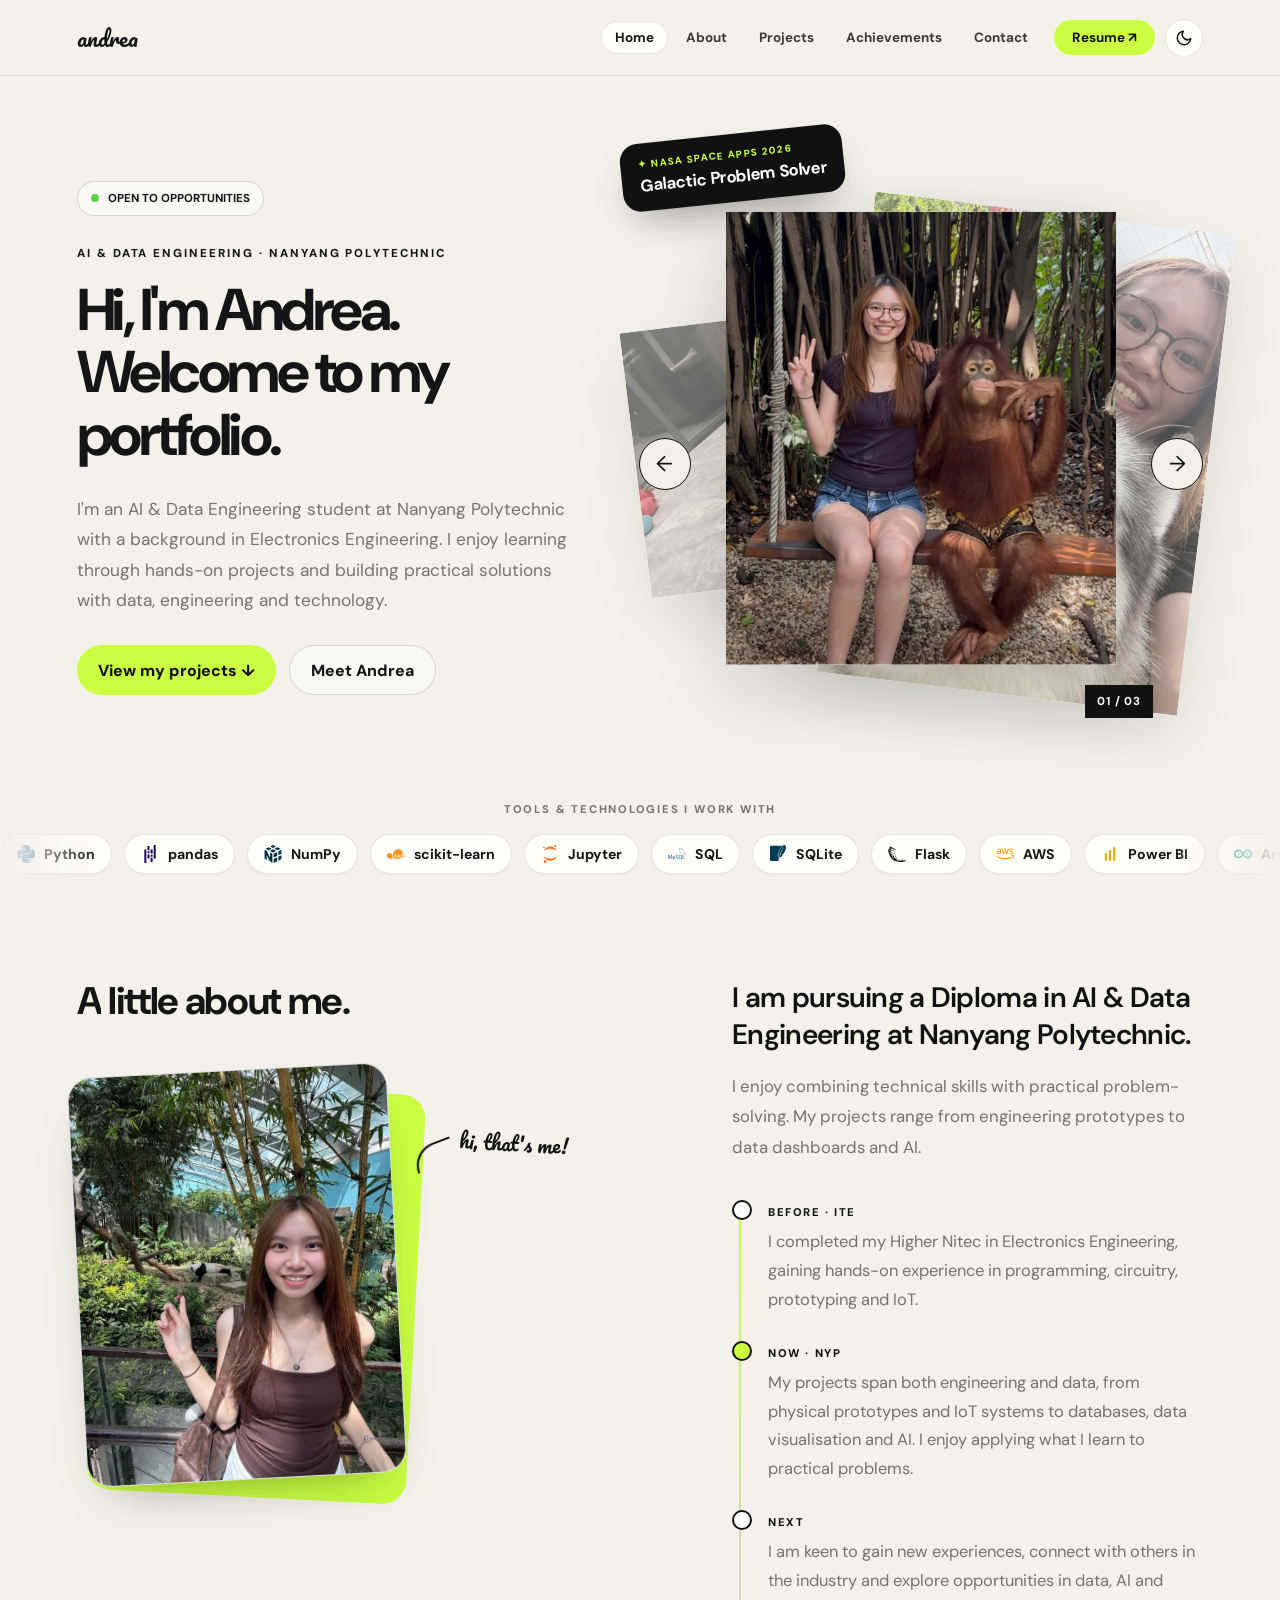
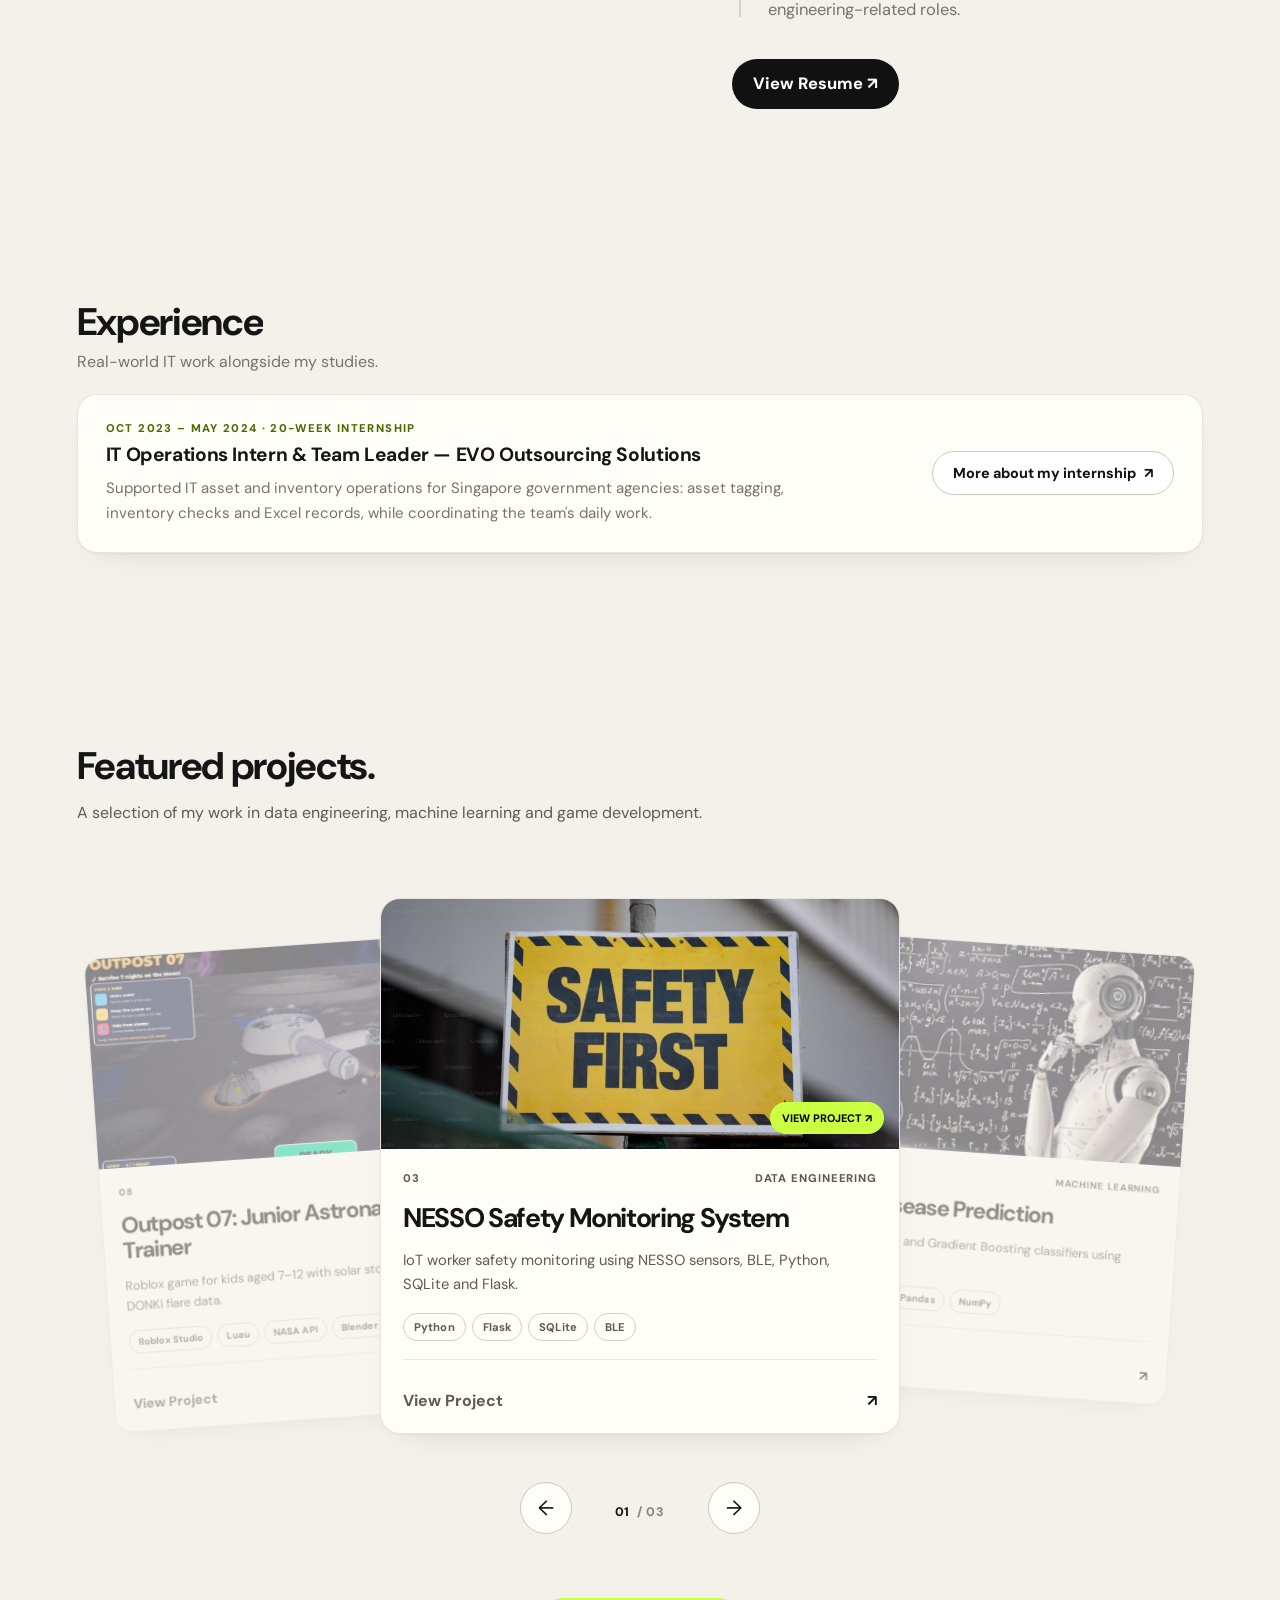
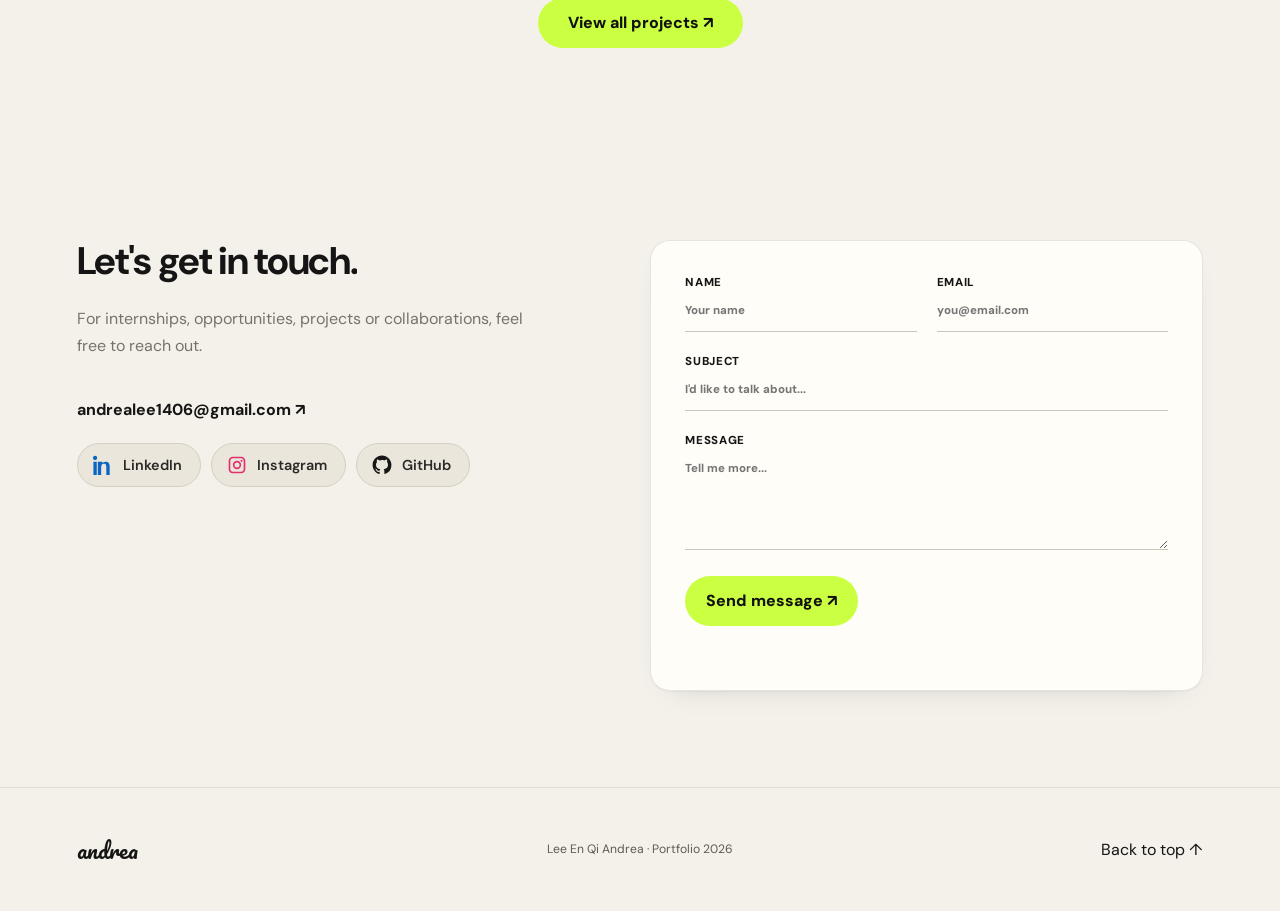
==== index.html @ 0fe97b8c "Add a sort menu to All Projects (newest, oldest, A-Z, Z-A) Co-Authored-By: Claude Opus 5.5 <noreply@" ====
<!DOCTYPE html>
<html lang="en">
<head>
  <meta http-equiv="Cache-Control" content="no-cache">
  <meta charset="UTF-8">
  <meta name="viewport" content="width=device-width, initial-scale=1.0">
  <meta name="description" content="Andrea Lee — AI & Data Engineering portfolio">
  <title>Andrea Lee | Portfolio</title>
  <script>(function(){var d=document.documentElement,K="theme";function g(){try{return localStorage.getItem(K)}catch(e){return null}}function s(v){try{localStorage.setItem(K,v)}catch(e){}}var m=window.matchMedia?matchMedia("(prefers-color-scheme: dark)"):null;function lab(){var dark=d.getAttribute("data-theme")==="dark",b=document.querySelectorAll(".theme-toggle");for(var i=0;i<b.length;i++){b[i].setAttribute("aria-label",dark?"Switch to day mode":"Switch to night mode");b[i].setAttribute("aria-pressed",dark?"true":"false")}}function apply(dark){if(dark)d.setAttribute("data-theme","dark");else d.removeAttribute("data-theme");lab()}var t=g();apply(t==="dark"||(t!=="light"&&!!m&&m.matches));document.addEventListener("click",function(e){var b=e.target&&e.target.closest?e.target.closest(".theme-toggle"):null;if(!b)return;var dark=d.getAttribute("data-theme")!=="dark";d.classList.add("theme-anim");apply(dark);s(dark?"dark":"light");setTimeout(function(){d.classList.remove("theme-anim")},450)});if(m&&m.addEventListener)m.addEventListener("change",function(e){if(!g())apply(e.matches)});document.addEventListener("DOMContentLoaded",lab)})()</script>
  <link rel="canonical" href="https://andrea-lee-portfolio.onrender.com/">
  <meta property="og:type" content="website">
  <meta property="og:site_name" content="Andrea Lee">
  <meta property="og:title" content="Andrea Lee | Portfolio">
  <meta property="og:description" content="AI &amp; Data Engineering student at Nanyang Polytechnic. Projects in data, machine learning, cloud, IoT and game development.">
  <meta property="og:url" content="https://andrea-lee-portfolio.onrender.com/">
  <meta property="og:image" content="https://andrea-lee-portfolio.onrender.com/static/images/hero/photo-1.jpg">
  <meta name="twitter:card" content="summary_large_image">
  <link rel="icon" href="data:image/svg+xml,%3Csvg xmlns=%27http://www.w3.org/2000/svg%27 viewBox=%270 0 100 100%27%3E%3Crect width=%27100%27 height=%27100%27 rx=%2724%27 fill=%27%23111%27/%3E%3Ctext x=%2750%27 y=%2770%27 font-size=%2762%27 text-anchor=%27middle%27 fill=%27%23caff42%27 font-family=%27Georgia,serif%27 font-style=%27italic%27%3Ea%3C/text%3E%3C/svg%3E">
  <meta name="theme-color" content="#f3f0ea">

  <link rel="preconnect" href="https://fonts.googleapis.com">
  <link rel="preconnect" href="https://fonts.gstatic.com" crossorigin>
  <link href="https://fonts.googleapis.com/css2?family=DM+Sans:wght@400;500;600;700&family=Pacifico&display=swap" rel="stylesheet">
  <link rel="stylesheet" href="static/css/style.css?v=20261116s">
<link rel="stylesheet" href="static/css/smooth.css?v=20261116s">
<link rel="stylesheet" href="static/css/theme.css?v=20261116s">
</head>

<body>
  <div id="progressBar" class="progress-bar"></div>

  <header class="site-header">
    <a href="#home" class="logo">andrea</a>
    <button id="menuBtn" class="menu-btn" type="button" aria-label="Open navigation menu" aria-expanded="false" aria-controls="nav">☰</button>

    <nav id="nav">
      <a href="#home" aria-current="page">Home</a>
      <a href="#about">About</a>
      <a href="pages/projects.html">Projects</a>
      <a href="pages/achievements.html">Achievements</a>
      <a href="#contact">Contact</a>
    <a href="static/resume.pdf" class="contact-pill nav-resume" target="_blank" rel="noopener noreferrer">Resume ↗</a>
    </nav>
  <button class="theme-toggle" type="button" aria-label="Switch to night mode"><svg class="moon" viewBox="0 0 24 24" fill="none" stroke="currentColor" stroke-width="2" stroke-linecap="round" stroke-linejoin="round" aria-hidden="true"><path d="M21 12.8A9 9 0 1 1 11.2 3a7 7 0 0 0 9.8 9.8z"/></svg><svg class="sun" viewBox="0 0 24 24" fill="none" stroke="currentColor" stroke-width="2" stroke-linecap="round" aria-hidden="true"><circle cx="12" cy="12" r="4"/><path d="M12 2v2M12 20v2M4.9 4.9l1.4 1.4M17.7 17.7l1.4 1.4M2 12h2M20 12h2M4.9 19.1l1.4-1.4M17.7 6.3l1.4-1.4"/></svg></button>
</header>

  <main>

    <section id="home" class="home-hero">
      <div class="hero-bg" aria-hidden="true">
        <span class="hero-word">andrea</span>
      </div>

      <div class="home-hero-copy reveal">

        <div class="availability">
          <i></i>
          OPEN TO OPPORTUNITIES
        </div>

        <p class="eyebrow">AI & DATA ENGINEERING · NANYANG POLYTECHNIC</p>

        <h1>
    Hi, I'm <span>Andrea.</span> Welcome to my portfolio.
</h1>
        <p class="hero-text">
    I'm an AI & Data Engineering student at Nanyang Polytechnic
    with a background in Electronics Engineering. I enjoy learning through
    hands-on projects and building practical solutions with data, engineering
    and technology.
</p>

        <div class="hero-buttons">
          <a href="#projects" class="btn accent">View my projects ↓</a>
          <a href="#about" class="btn outline">Meet Andrea</a>
        </div>

      </div>

      <div class="hero-card-carousel reveal" id="heroCardCarousel">

    <a class="hero-sticker" href="projects/lunar-expedition.html" aria-label="NASA Space Apps Challenge 2026: Galactic Problem Solver. See the Outpost 07 project">
        <span>✦ NASA SPACE APPS 2026</span>
        <strong>Galactic Problem Solver</strong>
    </a>

    <div class="photo-card card-1 active">
        <img
            src="static/images/hero/photo-1.jpg"
            alt="Andrea smiling with an orangutan">
    </div>

    <div class="photo-card card-2">
        <img
            src="static/images/hero/photo-2.jpg"
            alt="Photo of Andrea">
    </div>

    <div class="photo-card card-3">
        <img
            src="static/images/hero/photo-3.jpg"
            alt="Close-up photo of Andrea">
    </div>

    <button
        class="carousel-arrow carousel-prev"
        id="carouselPrev"
        type="button"
        aria-label="Previous photo">
        ←
    </button>

    <button
        class="carousel-arrow carousel-next"
        id="carouselNext"
        type="button"
        aria-label="Next photo">
        →
    </button>

    <div class="carousel-counter">
        <span id="carouselCurrent">01</span>
        <span>/ 03</span>
    </div>

</div>

    </section>

    <div class="marquee tools-marquee" aria-label="Tools and technologies I work with">
      <p class="tools-label">TOOLS &amp; TECHNOLOGIES I WORK WITH</p>
      <div class="marquee-track">
        <div class="marquee-content"><span class="tool-pill"><svg viewBox="0 0 24 24" aria-hidden="true"><path fill="#3776AB" d="M14.25.18l.9.2.73.26.59.3.45.32.34.34.25.34.16.33.1.3.04.26.02.2-.01.13V8.5l-.05.63-.13.55-.21.46-.26.38-.3.31-.33.25-.35.19-.35.14-.33.1-.3.07-.26.04-.21.02H8.77l-.69.05-.59.14-.5.22-.41.27-.33.32-.27.35-.2.36-.15.37-.1.35-.07.32-.04.27-.02.21v3.06H3.17l-.21-.03-.28-.07-.32-.12-.35-.18-.36-.26-.36-.36-.35-.46-.32-.59-.28-.73-.21-.88-.14-1.05-.05-1.23.06-1.22.16-1.04.24-.87.32-.71.36-.57.4-.44.42-.33.42-.24.4-.16.36-.1.32-.05.24-.01h.16l.06.01h8.16v-.83H6.18l-.01-2.75-.02-.37.05-.34.11-.31.17-.28.25-.26.31-.23.38-.2.44-.18.51-.15.58-.12.64-.1.71-.06.77-.04.84-.02 1.27.05zm-6.3 1.98l-.23.33-.08.41.08.41.23.34.33.22.41.09.41-.09.33-.22.23-.34.08-.41-.08-.41-.23-.33-.33-.22-.41-.09-.41.09zm13.09 3.95l.28.06.32.12.35.18.36.27.36.35.35.47.32.59.28.73.21.88.14 1.04.05 1.23-.06 1.23-.16 1.04-.24.86-.32.71-.36.57-.4.45-.42.33-.42.24-.4.16-.36.09-.32.05-.24.02-.16-.01h-8.22v.82h5.84l.01 2.76.02.36-.05.34-.11.31-.17.29-.25.25-.31.24-.38.2-.44.17-.51.15-.58.13-.64.09-.71.07-.77.04-.84.01-1.27-.04-1.07-.14-.9-.2-.73-.25-.59-.3-.45-.33-.34-.34-.25-.34-.16-.33-.1-.3-.04-.25-.02-.2.01-.13v-5.34l.05-.64.13-.54.21-.46.26-.38.3-.32.33-.24.35-.2.35-.14.33-.1.3-.06.26-.04.21-.02.13-.01h5.84l.69-.05.59-.14.5-.21.41-.28.33-.32.27-.35.2-.36.15-.36.1-.35.07-.32.04-.28.02-.21V6.07h2.09l.14.01zm-6.47 14.25l-.23.33-.08.41.08.41.23.33.33.23.41.08.41-.08.33-.23.23-.33.08-.41-.08-.41-.23-.33-.33-.23-.41-.08-.41.08z"/></svg>Python</span><span class="tool-pill"><svg viewBox="0 0 24 24" aria-hidden="true"><path fill="#150458" d="M16.922 0h2.623v18.104h-2.623zm-4.126 12.94h2.623v2.57h-2.623zm0-7.037h2.623v5.446h-2.623zm0 11.197h2.623v5.446h-2.623zM4.456 5.896h2.622V24H4.455zm4.213 2.559h2.623v2.57H8.67zm0 4.151h2.623v5.447H8.67zm0-11.187h2.623v5.446H8.67Z"/></svg>pandas</span><span class="tool-pill"><svg viewBox="0 0 24 24" aria-hidden="true"><path fill="#013243" d="M10.315 4.876L6.3048 2.8517l-4.401 2.1965 4.1186 2.0683zm1.8381.9277l4.2045 2.1223-4.3622 2.1906-4.125-2.0718zm5.6153-2.9213l4.3193 2.1658-3.863 1.9402-4.2131-2.1252zm-1.859-.9329L12.021 0 8.1742 1.9193l4.0068 2.0208zm-3.0401 16.7443V24l4.7107-2.3507-.0053-5.3085zm4.7037-4.2057l-.0052-5.2528-4.6985 2.3356v5.2546zm5.6553-.9845v5.327l-4.0178 2.0052-.0029-5.3028zm0-1.8626V6.4214l-4.0253 2.001.0034 5.2633zM11.2062 11.571L8.0333 9.9756v6.895s-3.8804-8.2564-4.2399-8.998c-.0463-.0957-.2371-.2007-.2858-.2262C2.8118 7.2812.773 6.2485.773 6.2485V18.43l2.8204 1.5076v-6.3674s3.8392 7.3775 3.878 7.458c.0389.0807.4245.8582.8362 1.1314.5485.363 2.8992 1.7766 2.8992 1.7766z"/></svg>NumPy</span><span class="tool-pill"><svg viewBox="0 0 24 24" aria-hidden="true"><path fill="#F7931E" d="M15.601 5.53c-1.91.035-3.981.91-5.63 2.56-2.93 2.93-2.083 8.53-1.088 9.525.805.804 6.595 1.843 9.526-1.088a9.74 9.74 0 0 0 .584-.643c.043-.292.205-.66.489-1.106a1.848 1.848 0 0 1-.537.176c-.144.265-.37.55-.676.855-.354.335-.607.554-.76.656a.795.795 0 0 1-.437.152c-.35 0-.514-.308-.494-.924-.22.316-.425.549-.612.7a.914.914 0 0 1-.578.224c-.194 0-.36-.09-.496-.273a1.03 1.03 0 0 1-.193-.507 4.016 4.016 0 0 1-.726.583c-.224.132-.47.197-.74.197-.3 0-.543-.096-.727-.288a.978.978 0 0 1-.257-.524v.004c-.3.276-.564.48-.79.611a1.295 1.295 0 0 1-.649.197.693.693 0 0 1-.571-.275c-.145-.183-.218-.43-.218-.739 0-.464.101-1.02.302-1.67.201-.65.445-1.25.733-1.797l.842-.312a.21.21 0 0 1 .06-.013c.063 0 .116.047.157.14.04.095.061.221.061.38 0 .451-.104.888-.312 1.31-.207.422-.532.873-.974 1.352-.018.23-.027.388-.027.474 0 .193.036.345.106.458.071.113.165.169.282.169a.71.71 0 0 0 .382-.13c.132-.084.333-.26.602-.523.028-.418.187-.798.482-1.142.324-.38.685-.569 1.08-.569.206 0 .37.054.494.16a.524.524 0 0 1 .186.417c0 .458-.486.829-1.459 1.114.088.43.32.646.693.646a.807.807 0 0 0 .417-.117c.129-.076.321-.243.575-.497.032-.252.118-.495.259-.728.182-.3.416-.544.701-.73.285-.185.537-.278.756-.278.276 0 .47.127.58.381l.677-.374h.186l-.292.971c-.15.488-.226.823-.226 1.004 0 .19.067.285.202.285.086 0 .181-.045.285-.137.104-.092.25-.232.437-.42v.001c.143-.155.274-.32.392-.494-.19-.084-.285-.21-.285-.375 0-.17.058-.352.174-.545.116-.194.275-.29.479-.29.172 0 .258.088.258.265 0 .139-.05.338-.149.596.367-.04.687-.32.961-.842l.228-.01c1.059-2.438.828-5.075-.83-6.732-1.019-1.02-2.408-1.5-3.895-1.471zm4.725 8.203a8.938 8.938 0 0 1-1.333 2.151 1.09 1.09 0 0 0-.012.147c0 .168.047.309.14.423.092.113.206.17.34.17.296 0 .714-.264 1.254-.787-.001.04-.003.08-.003.121 0 .146.012.368.036.666l.733-.172c0-.2.003-.357.01-.474.01-.157.033-.33.066-.517.02-.11.07-.216.152-.315l.186-.216a5.276 5.276 0 0 1 .378-.397c.062-.055.116-.099.162-.13a.26.26 0 0 1 .123-.046c.055 0 .083.035.083.106 0 .07-.052.236-.156.497-.194.486-.292.848-.292 1.084 0 .175.046.314.136.418a.45.45 0 0 0 .358.155c.365 0 .803-.269 1.313-.808v-.381c-.361.426-.623.64-.784.64-.109 0-.163-.067-.163-.2 0-.1.065-.316.195-.65.19-.486.285-.836.285-1.048a.464.464 0 0 0-.112-.319.36.36 0 0 0-.282-.127c-.165 0-.354.077-.567.233-.213.156-.5.436-.863.84.053-.262.165-.622.335-1.08l-.809.156a6.54 6.54 0 0 0-.399 1.074c-.04.156-.07.316-.092.48a7.447 7.447 0 0 1-.49.45.38.38 0 0 1-.229.08.208.208 0 0 1-.174-.082.352.352 0 0 1-.064-.222c0-.1.019-.214.056-.343.038-.13.12-.373.249-.731l.308-.849zm-17.21-2.927c-.863-.016-1.67.263-2.261.854-1.352 1.352-1.07 3.827.631 5.527 1.7 1.701 4.95 1.21 5.527.632.467-.466 1.07-3.827-.631-5.527-.957-.957-2.158-1.465-3.267-1.486zm12.285.358h.166v.21H15.4zm.427 0h.166v.865l.46-.455h.195l-.364.362.428.684h-.198l-.357-.575-.164.166v.41h-.166zm1.016 0h.166v.21h-.166zm.481.122h.166v.288h.172v.135h-.172v.717c0 .037.006.062.02.075.012.013.037.02.074.02a.23.23 0 0 0 .078-.01v.141a.802.802 0 0 1-.136.014.23.23 0 0 1-.15-.043.15.15 0 0 1-.052-.123v-.79h-.141v-.136h.141zm-3.562.258c.081 0 .15.012.207.038.057.024.1.061.13.11s.045.106.045.173h-.176c-.006-.111-.075-.167-.208-.167a.285.285 0 0 0-.164.041.134.134 0 0 0-.06.117c0 .035.015.065.045.088.03.024.08.044.15.06l.16.039a.47.47 0 0 1 .224.105c.047.046.07.108.07.186a.3.3 0 0 1-.052.175.327.327 0 0 1-.152.116.585.585 0 0 1-.226.041c-.136 0-.24-.03-.309-.088-.069-.059-.105-.149-.109-.269h.176c.004.037.01.065.017.084a.166.166 0 0 0 .034.054c.044.043.112.065.204.065a.31.31 0 0 0 .177-.045.139.139 0 0 0 .067-.119.116.116 0 0 0-.038-.09.287.287 0 0 0-.124-.055l-.156-.038a1.248 1.248 0 0 1-.159-.05.359.359 0 0 1-.098-.061.22.22 0 0 1-.058-.083.32.32 0 0 1-.016-.108c0-.096.036-.174.109-.232a.45.45 0 0 1 .29-.087zm1.035 0a.46.46 0 0 1 .202.043.351.351 0 0 1 .187.212.577.577 0 0 1 .023.126h-.168a.256.256 0 0 0-.078-.168.242.242 0 0 0-.17-.06.248.248 0 0 0-.155.05.306.306 0 0 0-.1.144.662.662 0 0 0-.034.224.58.58 0 0 0 .035.214.299.299 0 0 0 .101.135.261.261 0 0 0 .157.048c.142 0 .227-.084.256-.252h.167a.519.519 0 0 1-.065.22.35.35 0 0 1-.146.138.464.464 0 0 1-.216.048.448.448 0 0 1-.246-.066.441.441 0 0 1-.161-.192.703.703 0 0 1-.057-.293c0-.085.01-.163.032-.233a.522.522 0 0 1 .095-.182.403.403 0 0 1 .15-.117.453.453 0 0 1 .191-.04zm.603.03h.166v1.046H15.4zm1.443 0h.166v1.046h-.166zm-5.05.618c-.08 0-.2.204-.356.611-.155.407-.308.977-.459 1.71.281-.312.509-.662.683-1.05.175-.387.262-.72.262-.999a.455.455 0 0 0-.036-.197c-.025-.05-.056-.075-.093-.075zm4.662 1.797c-.221 0-.431.188-.629.563-.197.376-.296.722-.296 1.038 0 .12.029.216.088.29a.273.273 0 0 0 .223.111c.221 0 .43-.188.625-.565.196-.377.294-.725.294-1.043a.457.457 0 0 0-.083-.29.269.269 0 0 0-.222-.104zm-2.848.007c-.146 0-.285.11-.417.333-.133.222-.2.51-.2.866.566-.159.849-.452.849-.881 0-.212-.077-.318-.232-.318Z"/></svg>scikit-learn</span><span class="tool-pill"><svg viewBox="0 0 24 24" aria-hidden="true"><path fill="#F37626" d="M7.157 22.201A1.784 1.799 0 0 1 5.374 24a1.784 1.799 0 0 1-1.784-1.799 1.784 1.799 0 0 1 1.784-1.799 1.784 1.799 0 0 1 1.783 1.799zM20.582 1.427a1.415 1.427 0 0 1-1.415 1.428 1.415 1.427 0 0 1-1.416-1.428A1.415 1.427 0 0 1 19.167 0a1.415 1.427 0 0 1 1.415 1.427zM4.992 3.336A1.047 1.056 0 0 1 3.946 4.39a1.047 1.056 0 0 1-1.047-1.055A1.047 1.056 0 0 1 3.946 2.28a1.047 1.056 0 0 1 1.046 1.056zm7.336 1.517c3.769 0 7.06 1.38 8.768 3.424a9.363 9.363 0 0 0-3.393-4.547 9.238 9.238 0 0 0-5.377-1.728A9.238 9.238 0 0 0 6.95 3.73a9.363 9.363 0 0 0-3.394 4.547c1.713-2.04 5.004-3.424 8.772-3.424zm.001 13.295c-3.768 0-7.06-1.381-8.768-3.425a9.363 9.363 0 0 0 3.394 4.547A9.238 9.238 0 0 0 12.33 21a9.238 9.238 0 0 0 5.377-1.729 9.363 9.363 0 0 0 3.393-4.547c-1.712 2.044-5.003 3.425-8.772 3.425Z"/></svg>Jupyter</span><span class="tool-pill"><svg viewBox="0 0 24 24" aria-hidden="true"><path fill="#4479A1" d="M16.405 5.501c-.115 0-.193.014-.274.033v.013h.014c.054.104.146.18.214.273.054.107.1.214.154.32l.014-.015c.094-.066.14-.172.14-.333-.04-.047-.046-.094-.08-.14-.04-.067-.126-.1-.18-.153zM5.77 18.695h-.927a50.854 50.854 0 00-.27-4.41h-.008l-1.41 4.41H2.45l-1.4-4.41h-.01a72.892 72.892 0 00-.195 4.41H0c.055-1.966.192-3.81.41-5.53h1.15l1.335 4.064h.008l1.347-4.064h1.095c.242 2.015.384 3.86.428 5.53zm4.017-4.08c-.378 2.045-.876 3.533-1.492 4.46-.482.716-1.01 1.073-1.583 1.073-.153 0-.34-.046-.566-.138v-.494c.11.017.24.026.386.026.268 0 .483-.075.647-.222.197-.18.295-.382.295-.605 0-.155-.077-.47-.23-.944L6.23 14.615h.91l.727 2.36c.164.536.233.91.205 1.123.4-1.064.678-2.227.835-3.483zm12.325 4.08h-2.63v-5.53h.885v4.85h1.745zm-3.32.135l-1.016-.5c.09-.076.177-.158.255-.25.433-.506.648-1.258.648-2.253 0-1.83-.718-2.746-2.155-2.746-.704 0-1.254.232-1.65.697-.43.508-.646 1.256-.646 2.245 0 .972.19 1.686.574 2.14.35.41.877.615 1.583.615.264 0 .506-.033.725-.098l1.325.772.36-.622zM15.5 17.588c-.225-.36-.337-.94-.337-1.736 0-1.393.424-2.09 1.27-2.09.443 0 .77.167.977.5.224.362.336.936.336 1.723 0 1.404-.424 2.108-1.27 2.108-.445 0-.77-.167-.978-.5zm-1.658-.425c0 .47-.172.856-.516 1.156-.344.3-.803.45-1.384.45-.543 0-1.064-.172-1.573-.515l.237-.476c.438.22.833.328 1.19.328.332 0 .593-.073.783-.22a.754.754 0 00.3-.615c0-.33-.23-.61-.648-.845-.388-.213-1.163-.657-1.163-.657-.422-.307-.632-.636-.632-1.177 0-.45.157-.81.47-1.085.315-.278.72-.415 1.22-.415.512 0 .98.136 1.4.41l-.213.476a2.726 2.726 0 00-1.064-.23c-.283 0-.502.068-.654.206a.685.685 0 00-.248.524c0 .328.234.61.666.85.393.215 1.187.67 1.187.67.433.305.648.63.648 1.168zm9.382-5.852c-.535-.014-.95.04-1.297.188-.1.04-.26.04-.274.167.055.053.063.14.11.214.08.134.218.313.346.407.14.11.28.216.427.31.26.16.555.255.81.416.145.094.293.213.44.313.073.05.12.14.214.172v-.02c-.046-.06-.06-.147-.105-.214-.067-.067-.134-.127-.2-.193a3.223 3.223 0 00-.695-.675c-.214-.146-.682-.35-.77-.595l-.013-.014c.146-.013.32-.066.46-.106.227-.06.435-.047.67-.106.106-.027.213-.06.32-.094v-.06c-.12-.12-.21-.283-.334-.395a8.867 8.867 0 00-1.104-.823c-.21-.134-.476-.22-.697-.334-.08-.04-.214-.06-.26-.127-.12-.146-.19-.34-.275-.514a17.69 17.69 0 01-.547-1.163c-.12-.262-.193-.523-.34-.763-.69-1.137-1.437-1.826-2.586-2.5-.247-.14-.543-.2-.856-.274-.167-.008-.334-.02-.5-.027-.11-.047-.216-.174-.31-.235-.38-.24-1.364-.76-1.644-.072-.18.434.267.862.422 1.082.115.153.26.328.34.5.047.116.06.235.107.356.106.294.207.622.347.897.073.14.153.287.247.413.054.073.146.107.167.227-.094.136-.1.334-.154.5-.24.757-.146 1.693.194 2.25.107.166.362.534.703.393.3-.12.234-.5.32-.835.02-.08.007-.133.048-.187v.015c.094.188.188.367.274.555.206.328.566.668.867.895.16.12.287.328.487.402v-.02h-.015c-.043-.058-.1-.086-.154-.133a3.445 3.445 0 01-.35-.4 8.76 8.76 0 01-.747-1.218c-.11-.21-.202-.436-.29-.643-.04-.08-.04-.2-.107-.24-.1.146-.247.273-.32.453-.127.288-.14.642-.188 1.01-.027.007-.014 0-.027.014-.214-.052-.287-.274-.367-.46-.2-.475-.233-1.238-.06-1.785.047-.14.247-.582.167-.716-.042-.127-.174-.2-.247-.303a2.478 2.478 0 01-.24-.427c-.16-.374-.24-.788-.414-1.162-.08-.173-.22-.354-.334-.513-.127-.18-.267-.307-.368-.52-.033-.073-.08-.194-.027-.274.014-.054.042-.075.094-.09.088-.072.335.022.422.062.247.1.455.194.662.334.094.066.195.193.315.226h.14c.214.047.455.014.655.073.355.114.675.28.962.46a5.953 5.953 0 012.085 2.286c.08.154.115.295.188.455.14.33.313.663.455.982.14.315.275.636.476.897.1.14.502.213.682.286.133.06.34.115.46.188.23.14.454.3.67.454.11.076.443.243.463.378z"/></svg>SQL</span><span class="tool-pill"><svg viewBox="0 0 24 24" aria-hidden="true"><path fill="#003B57" d="M21.678.521c-1.032-.92-2.28-.55-3.513.544a8.71 8.71 0 0 0-.547.535c-2.109 2.237-4.066 6.38-4.674 9.544.237.48.422 1.093.544 1.561a13.044 13.044 0 0 1 .164.703s-.019-.071-.096-.296l-.05-.146a1.689 1.689 0 0 0-.033-.08c-.138-.32-.518-.995-.686-1.289-.143.423-.27.818-.376 1.176.484.884.778 2.4.778 2.4s-.025-.099-.147-.442c-.107-.303-.644-1.244-.772-1.464-.217.804-.304 1.346-.226 1.478.152.256.296.698.422 1.186.286 1.1.485 2.44.485 2.44l.017.224a22.41 22.41 0 0 0 .056 2.748c.095 1.146.273 2.13.5 2.657l.155-.084c-.334-1.038-.47-2.399-.41-3.967.09-2.398.642-5.29 1.661-8.304 1.723-4.55 4.113-8.201 6.3-9.945-1.993 1.8-4.692 7.63-5.5 9.788-.904 2.416-1.545 4.684-1.931 6.857.666-2.037 2.821-2.912 2.821-2.912s1.057-1.304 2.292-3.166c-.74.169-1.955.458-2.362.629-.6.251-.762.337-.762.337s1.945-1.184 3.613-1.72C21.695 7.9 24.195 2.767 21.678.521m-18.573.543A1.842 1.842 0 0 0 1.27 2.9v16.608a1.84 1.84 0 0 0 1.835 1.834h9.418a22.953 22.953 0 0 1-.052-2.707c-.006-.062-.011-.141-.016-.2a27.01 27.01 0 0 0-.473-2.378c-.121-.47-.275-.898-.369-1.057-.116-.197-.098-.31-.097-.432 0-.12.015-.245.037-.386a9.98 9.98 0 0 1 .234-1.045l.217-.028c-.017-.035-.014-.065-.031-.097l-.041-.381a32.8 32.8 0 0 1 .382-1.194l.2-.019c-.008-.016-.01-.038-.018-.053l-.043-.316c.63-3.28 2.587-7.443 4.8-9.791.066-.069.133-.128.198-.194Z"/></svg>SQLite</span><span class="tool-pill"><svg viewBox="0 0 24 24" aria-hidden="true"><path fill="#000000" d="M7.172 20.36c-.914-.72-1.89-1.41-2.556-2.38-1.402-1.712-2.482-3.694-3.22-5.777-.446-1.355-.6-2.808-1.174-4.11-.602-.944.103-1.978 1.138-2.28.46-.087 1.272-.522.293-.211-.878.644-.963-.585-.063-.662.615-.082.84-.585.63-1.037-.66-.43 1.6-.903.463-1.544C1.5 1.08 4.34.835 3.64 2.285 3.473 3.4 5.624 2.08 5.125 3.368c.507.619 1.9.14 1.865 1.009.74.05.993.672 1.687.72.72.325 2.022.58 2.266 1.39-.713.566-2.364-1.165-2.443.398.215 2.31.16 4.689 1.004 6.888.4 1.332 1.37 2.38 2.244 3.418.837 1.016 1.971 1.73 3.127 2.333 1.014.478 2.107.795 3.213.994.448-.343 1.24-1.617 1.938-1.08.033.604-1.388 1.263-.067 1.196.776-.234 1.314.6 1.953-.152.588.697 2.446-.446 2.027.98-.566.364-1.392.144-1.959.646-.935-.467-1.68.418-2.715.306a19.86 19.86 0 01-3.484.29c-1.912-.15-3.865-.214-5.684-.88-1.024-.297-2.023-.881-2.924-1.464zm1.615.7c1 .432 1.978.888 3.074 1.026 1.74.24 3.537.614 5.283.274-.79-.357-1.608.14-2.395-.255-.944.203-1.957-.052-2.917-.177-1.092-.486-2.27-.82-3.291-1.452-1.277-.466.66.598 1.005.685.798.453-.877-.233-1.114-.421-.668-.375-.754-.297-.066.084.139.08.276.166.42.235zm-1.904-1.346c.97.359-.004-.682-.45-.622-.196-.341-.751-.557-.36-.74-.704.244-.737-.93-1.07-.763-.744-.235-.29-1.07-1.176-1.58-.081-.54-.882-1.008-1.138-1.822-.113-.416-.905-1.613-.418-.5.414 1.072 1.143 1.99 1.75 2.907.47.873 1.027 1.786 1.885 2.33.29.278.568.703.977.79zM4.09 16.647c.033-.146.177.317 0 0zm3.954 3.497c.215-.096-.31-.12 0 0zm.526.192c-.054-.265-.24.148 0 0zm.66.275c.312-.3-.484-.188 0 0zm1.127.63c.191-.282-.61-.107 0 0zM8.19 19.728c.487-.315-.63-.004 0 0zm.494.246c-.014-.166-.176.075 0 0zm2.47 1.542c.397.25 2.32.55 1.115.103-.2.042-2.23-.574-1.116-.103zm-3.921-3.054c-.04-.167-.616-.185 0 0zm1.15.67c.3-.21-.621-.16 0 0zm.966.593c.43-.162-.696-.163 0 0zm-2.584-1.773c.466.358 1.88.046.714-.213-.53-.283-1.727-.476-.912.17zm3.24 1.978c.193-.33-.815-.19 0 0zm-.984-.783c1.14.323-.958-.72-.281-.118l.15.068.13.05zm1.973 1.14c1.08.01-.975-.147 0 0zm-4.644-2.96c-.042-.2-.266.018 0 0zm6.47 3.985c.028-.363-.353.27 0 0zm-4.63-2.856c-.064-.191-.336-.008 0 0zm-1.738-1.254c.62-.037-.848-.273 0 0zm-2.06-1.332c-.077-.297-.674-.534 0 0zm5.407 3.435c-.114-.13-.054.028 0 0zm3.366 2.065c-.01-.197-.183.075 0 0zm-3.664-2.373c.06-.255-.528-.077 0 0zm-2.506-1.592c.46-.05-.74-.311 0 0zm4.241 2.637c.718-.285-.7-.14 0 0zM9.03 18.545c.827.106-.985-.563-.181-.06zm2.876 1.768c.773-.462.518 1.082 1.311.13.782-.57-.675.707.29.103.696-.467 1.726.22 2.376.445.468-.023.923.405 1.403.145.923-.25-1.806-.37-1.09-.81-.845.245-1.47-.294-1.885-.835-.948-.22-2.044-.703-2.517-1.542-.192-.315.28.044-.166-.47-.57-.508-.856-1.085-1.24-1.702-.457-.244-.51-.963-.557-.024.004-.593-.553-.992-.688-.826-.002-.571.595-.285.176-.707-.09-.592-.386-1.21-.475-1.877-.138-.322-.02-1.011-.473-.282-.165.77-.055-.947.202-.38.337-.58-.12-.51-.14-.43.22-.488.14-1.18-.057-.916.117-.517.185-1.902-.175-1.656.218-.54.414-2.473-.534-1.736-.384.005-1.048.14-1.363.296.986.543-.1.196-.5.11-.052.502-.45.285-.946.29.793.098-.386.81-.841.534-.59.282.51.987.012 1.205.06.328-.905-.12-.83.64-.573-.241-.078.9.209.514.975.264.686.866.71 1.437-.158.333-.784-.783-.14-.731-.507-.827-.561-.3-.984.085-.1.028 1.079.547.34.803.65.1.668.67.8 1.03.39.407.31-.45.779.04-.296-.436-1.567-1.228-.544-.974-.005-.44-.185-.793.129-.784.31-.562-.325 1.387.375.672.193-.085.24-.563.59.045.505.498.182.858-.531.403.127.433.954.587.799 1.265.165.595.395.376.596.342.158.578.247.153.255-.123.72.155.552.58.778.88.497.224-.712-1.522.142-.526.898.81.337 1.15-.47 1.02.51-.041.675.69 1.313.664.582.277.975 1.34-.027.897-.348-.313-1.58-.7-.573-.104.929.43 1.665.688 2.561 1.227.64.458.918.982 1.16 1.086-.538.257-1.623-.206-.817-.348-.503-.091-1.068-.345-.587.28.41.343 1.45.306 1.637.345-.159.348-.43.376.006.403-.486.26.156.3.201.448zm-.994-2.808c-.296-.31-.373-.89-.053-.385.164.066.525.947.053.385zm3.238 2.057c.185-.011.006.14 0 0zm-3.706-2.816c-.01-.468.107.36 0 0zm-.322-.433c-.372-.72.47.204 0 0zm-3.9-2.692c.219-.06.108.374 0 0zm3.104 1.682c.134-.504.158.424 0 0zm-2.192-1.525c-.155-.278.323.26 0 0zm1.882.604c-.352-.79.25-.432.078.13zM5.77 12.217c-.158-.26-.418-1.02-.334-1.252.076.378.804 1.627.357.518-.494-.93.59.302.702.534.05.23-.305-.063-.064.478-.44-.617-.26.34-.661-.278zm-1.003-.691c.04-.603.23.413 0 0zm.45.155c.216-.455.366.634 0 0zm-1.084-.84c-.374-.37-.644-.713.017-.23.255.01-.566-.778.06-.25.66.12.327 1.082-.077.48zm.57-.015c.217-.215.115.212 0 0zm.35.113c-.328-.617.4.258 0 0zm-.697-.667c-1.086-.966 1.365.506.177.18zm3.11 1.808c-.47-.282-.123-1.984.037-.82.457-.148-.025.6.315.594-.053.473-.206.643-.35.226zm1.15.68c.048-.513.099.35 0 0zm-.2-.198c.054-.22.007.258 0 0zM4.57 9.955c-.697-.963 2.027.973.447.244-.165-.043-.364-.06-.447-.244zm2.216 1.175c-.066-.81.147.134 0 0zm1.682 1.079c.13-.462.01.305 0 0zM4.676 9.587c.415-.088 1.718.729.52.234-.132-.148-.416-.08-.52-.234zm3.56 1.775c.044-.83.248-.495.002.118zM4.985 9.299c.169-.248-.45-1.12.089-.313.232.185.672.31.283.387.61.539-.15.146-.372-.074zm3.075 1.804c.117-.944.103.553 0 0zM4.632 8.427c.129-.055.068.172 0 0zm.802.478c.206-.434.38.483 0 0zm2.263 1.259c-.002-.167.043.242 0 0zm-.131-.29c-.314-.776.292.41 0 0zm-.193-.51c-.053-.32.18.404 0 0zm.314-.51c-.216-.38.272-1.673.326-.87-.227.625-.065.975.093.136.293-.66-.063 1.303-.42.735zm.322-1.923c.094-.115.02.139 0 0zM7.47 17.544c-.128-.111.016.07 0 0zm1.11.56c.615.16.612-.095.055-.17-.3-.28-1.246-.575-.4-.035.057.142.235.139.344.206zM6.389 16.65c.34.253 1.28.719.484.096.269-.312-.514-.478-.254-.686-.66-.404-.52-.368-.058-.356-.794-.354.114-.328.07-.51-.305-.06-1.52-.54-.804.04-.726-.37-.173.138-.392.084-.743-.202.66.565-.118.375.425.337 1.146.864.18.357-.128.183.69.46.892.6zm1.16.667c1.41.454-.691-.556 0 0zm5.94 3.598c.02-.28-.193.24 0 0zm.611.257c.325-.315.013.503.54-.077.005-.415-.017-.66-.606-.156-.162.09-.234.473.066.233zm-9.692-6.087c-.1-.393-.7-.39 0 0zm.652.428c-.242-.402-.864-.364 0 0zm3.71 2.237c.362.32 1.662.236.44.04-.182-.27-1.151-.204-.44-.04zm5.097 3.149c.558-.468-.54.208 0 0zm1.16.796c.003-.15-.24.066 0 0zm.001-.21c.617-.654-.598.039 0 0zM2.805 13.743c-.526-.75-.327-1.088-.835-1.7-.096-.47-.87-1.533-.4-.406.43.659.558 1.679 1.235 2.106zm12.03 7.534c1.135-.734-.466-.32 0 0zm.866.34c.57-.488-.36-.102 0 0zM4.215 14.255c.163-.242-.42-.031 0 0zm11.305 7.129c.551-.355-.126-.3-.1.032zm-7.47-4.71c-.02-.24-.291.02 0 0zm.46.267c-.145-.297-.224.047 0 0zm7.894 4.684c.705-.51-.428-.098-.148.096zm-.27-.13c.574-.482-.607.213 0 0zm1.38.918c.386-.258-.469-.083 0 0zM4.57 14.08c.517.116 2.066 1.274 1.152.08-.468-.138-.187-1.283-.665-1.08.32.535.264.763-.41.426-.845-.413-.474.204-.31.374-.224.052.299.196.233.2zm-2.356-1.86c.092-.383-.853-2.107-.446-.864.146.26.13.754.446.864zm4.324 2.666c-.266-.223-.013-.032 0 0zm.656.152c0-.405-.725-.164 0 0zm5.681 3.583c-.108-.278-.428-.006 0 0zm.273.199c-.04-.155-.157.03 0 0zM15.4 20.24c.216-.16-.27-.02 0 0zM3.39 12.52c.62-.24-.664-.17 0 0zm8.984 5.662c-.007-.401-.395.1 0 0zm-9.23-6.231c.399-.135-.367-.09 0 0zm1.156.56c-.007-.133-.122.05 0 0zm14.09 8.64c.512-.104 1.678.26 1.866-.136-.62-.015-2.15-.438-2.222.1l.136.023.22.013zM4.667 12.603c.009-.407-.317-.015 0 0zM1.63 10.495c-.138-.775-.525-.118 0 0zm.724.182c.009-.25-.663-.224 0 0zm.414.203c-.12-.097-.094.122 0 0zm2.605 1.67c.122-.112-.29-.083 0 0zm-2.88-2.128c-.07-.585-.84-.088 0 0zm-1.486-.964c-.02-.27-.144.102 0 0zm.22-.167c-.035-.32-.19.04 0 0zm1.22.729c.518-.203-.94-.42-.104-.04zm16.334 10.089c.33-.303-.42-.094 0 0zm1.974 1.023c.132-.392-.334.05 0 0zM2.573 9.38c.055-.38-.41.075 0 0zM.837 8.218c-.093-.535-.08-1.474.812-1.156-1.191.236.824 1.48.57.498.5.024.98-.296.716.19.987-.11 1.67-.964 2.624-.845.742-.098 1.554-.172 2.354-.471.658-.048 1.29-.756.93-1.175-.896-.076-1.835.036-2.827.233-1.098.228-2.096.662-3.205.849-1.08.145.217.4-.092.456-.564.196.672.328-.073.534-.46-.088-.94-.246-.743-.73-1.035.133-1.945.563-1.127 1.616h.06zm2.494-1.27c.243-.894 1.3.735.398.118-.108-.08-.285-.146-.398-.12zm.047-.434c.35-.26.186.146 0 0zm.445.008c.032-.411 1.018.218.163.148zm.608-.245c.222-.26.064.23 0 0zm.156-.104c.37-.444 2.095-.283.832-.043-.338-.255-.598.15-.832.043zm2.25-.347c-.055-1.214 1.119.432 0 0zm.64-.004c.233-.612.906-.245.108-.123.017.065-.024.316-.108.123zM2.322 9.067c.697-.427-.741-.37 0 0zm.515.144c.245-.26-.531-.106 0 0zm-1.52-1.08c.399-.305-.471-.116 0 0zm20.602 12.89c.012-.355-.304.16 0 0zm-2.093-1.43c.06-.408-.27.037 0 0zm2.67 1.568c.557 0 1.688-.173.475-.173-.19.03-1.109.024-.476.173zM3.29 8.959c.45-.03.706-.497-.087-.47-1.23-.127 1.084.42-.158.264-.167.11.236.237.245.207zm.398.202c-.048-.29-.14.154 0 0zm.47-1.257c.197-.243-.27-.065 0 0zm-1.5-2.508c.806-.274 1.907-.581 2.287.135-.387-.466-.156-.924.21-.243.516.689.775-.313.438-.545.383.476.819.7.257.03.61-.734-1.223.097-1.64.088-.2.09-2.071.477-1.551.535zm.472-.903c.46-.347 1.588.206.864-.345-.07-.062-1.586.418-.864.345zm1.674.069c.538.013-.231-.722.409-.39-.105-.343-.746-.407-1.06-.544-.176.314.36.938.65.934zm-1.38-1.52c.186-.252-.326.128 0 0zm.684.164c.866-.115-.22-.373-.174-.01zm-1.277-1c-.61-.796 1.146.134.527-.7-.522-.415-1.023.468-.527.7zm7.824 4.215c.28-.496-1.155-.668-.188-.175.09.03.07.21.188.175z"/></svg>Flask</span><span class="tool-pill"><svg viewBox="0 0 24 24" aria-hidden="true"><path fill="#FF9900" d="M6.763 10.036c0 .296.032.535.088.71.064.176.144.368.256.576.04.063.056.127.056.183 0 .08-.048.16-.152.24l-.503.335a.383.383 0 0 1-.208.072c-.08 0-.16-.04-.239-.112a2.47 2.47 0 0 1-.287-.375 6.18 6.18 0 0 1-.248-.471c-.622.734-1.405 1.101-2.347 1.101-.67 0-1.205-.191-1.596-.574-.391-.384-.59-.894-.59-1.533 0-.678.239-1.23.726-1.644.487-.415 1.133-.623 1.955-.623.272 0 .551.024.846.064.296.04.6.104.918.176v-.583c0-.607-.127-1.03-.375-1.277-.255-.248-.686-.367-1.3-.367-.28 0-.568.031-.863.103-.295.072-.583.16-.862.272a2.287 2.287 0 0 1-.28.104.488.488 0 0 1-.127.023c-.112 0-.168-.08-.168-.247v-.391c0-.128.016-.224.056-.28a.597.597 0 0 1 .224-.167c.279-.144.614-.264 1.005-.36a4.84 4.84 0 0 1 1.246-.151c.95 0 1.644.216 2.091.647.439.43.662 1.085.662 1.963v2.586zm-3.24 1.214c.263 0 .534-.048.822-.144.287-.096.543-.271.758-.51.128-.152.224-.32.272-.512.047-.191.08-.423.08-.694v-.335a6.66 6.66 0 0 0-.735-.136 6.02 6.02 0 0 0-.75-.048c-.535 0-.926.104-1.19.32-.263.215-.39.518-.39.917 0 .375.095.655.295.846.191.2.47.296.838.296zm6.41.862c-.144 0-.24-.024-.304-.08-.064-.048-.12-.16-.168-.311L7.586 5.55a1.398 1.398 0 0 1-.072-.32c0-.128.064-.2.191-.2h.783c.151 0 .255.025.31.08.065.048.113.16.16.312l1.342 5.284 1.245-5.284c.04-.16.088-.264.151-.312a.549.549 0 0 1 .32-.08h.638c.152 0 .256.025.32.08.063.048.12.16.151.312l1.261 5.348 1.381-5.348c.048-.16.104-.264.16-.312a.52.52 0 0 1 .311-.08h.743c.127 0 .2.065.2.2 0 .04-.009.08-.017.128a1.137 1.137 0 0 1-.056.2l-1.923 6.17c-.048.16-.104.263-.168.311a.51.51 0 0 1-.303.08h-.687c-.151 0-.255-.024-.32-.08-.063-.056-.119-.16-.15-.32l-1.238-5.148-1.23 5.14c-.04.16-.087.264-.15.32-.065.056-.177.08-.32.08zm10.256.215c-.415 0-.83-.048-1.229-.143-.399-.096-.71-.2-.918-.32-.128-.071-.215-.151-.247-.223a.563.563 0 0 1-.048-.224v-.407c0-.167.064-.247.183-.247.048 0 .096.008.144.024.048.016.12.048.2.08.271.12.566.215.878.279.319.064.63.096.95.096.502 0 .894-.088 1.165-.264a.86.86 0 0 0 .415-.758.777.777 0 0 0-.215-.559c-.144-.151-.416-.287-.807-.415l-1.157-.36c-.583-.183-1.014-.454-1.277-.813a1.902 1.902 0 0 1-.4-1.158c0-.335.073-.63.216-.886.144-.255.335-.479.575-.654.24-.184.51-.32.83-.415.32-.096.655-.136 1.006-.136.175 0 .359.008.535.032.183.024.35.056.518.088.16.04.312.08.455.127.144.048.256.096.336.144a.69.69 0 0 1 .24.2.43.43 0 0 1 .071.263v.375c0 .168-.064.256-.184.256a.83.83 0 0 1-.303-.096 3.652 3.652 0 0 0-1.532-.311c-.455 0-.815.071-1.062.223-.248.152-.375.383-.375.71 0 .224.08.416.24.567.159.152.454.304.877.44l1.134.358c.574.184.99.44 1.237.767.247.327.367.702.367 1.117 0 .343-.072.655-.207.926-.144.272-.336.511-.583.703-.248.2-.543.343-.886.447-.36.111-.734.167-1.142.167zM21.698 16.207c-2.626 1.94-6.442 2.969-9.722 2.969-4.598 0-8.74-1.7-11.87-4.526-.247-.223-.024-.527.272-.351 3.384 1.963 7.559 3.153 11.877 3.153 2.914 0 6.114-.607 9.06-1.852.439-.2.814.287.383.607zM22.792 14.961c-.336-.43-2.22-.207-3.074-.103-.255.032-.295-.192-.063-.36 1.5-1.053 3.967-.75 4.254-.399.287.36-.08 2.826-1.485 4.007-.215.184-.423.088-.327-.151.32-.79 1.03-2.57.695-2.994z"/></svg>AWS</span><span class="tool-pill"><svg viewBox="0 0 24 24" aria-hidden="true"><path fill="#E8B100" d="M5 21V11h3v10H5Zm5.5 0V7h3v14h-3ZM16 21V3h3v18h-3Z"/></svg>Power BI</span><span class="tool-pill"><svg viewBox="0 0 24 24" aria-hidden="true"><path fill="#00878F" d="M18.087 6.146c-.3 0-.607.017-.907.069-2.532.367-4.23 2.239-5.18 3.674-.95-1.435-2.648-3.307-5.18-3.674a6.49 6.49 0 0 0-.907-.069C2.648 6.146 0 8.77 0 12s2.656 5.854 5.913 5.854c.3 0 .607-.017.916-.069 2.531-.376 4.23-2.247 5.18-3.683.949 1.436 2.647 3.307 5.18 3.683.299.043.607.069.915.069C21.344 17.854 24 15.23 24 12s-2.656-5.854-5.913-5.854zM6.53 15.734a3.837 3.837 0 0 1-.625.043c-2.148 0-3.889-1.7-3.889-3.777 0-2.085 1.749-3.777 3.898-3.777.208 0 .416.017.624.043 2.39.35 3.847 2.768 4.347 3.734-.508.974-1.974 3.384-4.355 3.734zm11.558.043c-.208 0-.416-.017-.624-.043-2.39-.35-3.856-2.768-4.347-3.734.491-.966 1.957-3.384 4.347-3.734.208-.026.416-.043.624-.043 2.149 0 3.89 1.7 3.89 3.777 0 2.085-1.75 3.777-3.89 3.777zm1.65-4.404v1.134h-1.205v1.182h-1.156v-1.182H16.17v-1.134h1.206V10.19h1.156v1.183h1.206zM4.246 12.498H7.82v-1.125H4.245v1.125z"/></svg>Arduino</span><span class="tool-pill"><svg viewBox="0 0 24 24" aria-hidden="true"><path fill="#A22846" d="m19.8955 10.8961-.1726-.3028c.0068-2.1746-1.0022-3.061-2.1788-3.7348.356-.0938.7237-.1711.8245-.6182.6118-.1566.7397-.4398.8011-.7398.16-.1066.6955-.4061.6394-.9211.2998-.2069.4669-.4725.3819-.8487.3222-.3515.407-.6419.2702-.9096.3868-.4805.2152-.7295.05-.9817.2897-.5254.0341-1.0887-.7758-.9944-.3221-.4733-1.0244-.3659-1.133-.3637-.1215-.1519-.2819-.2821-.7755-.219-.3197-.2851-.6771-.2364-1.0458-.0964-.4378-.3403-.7275-.0675-1.0584.0356-.53-.1706-.6513.0631-.9117.1583-.5781-.1203-.7538.1416-1.0309.4182l-.3224-.0063c-.8719.5061-1.305 1.5366-1.4585 2.0664-.1536-.5299-.5858-1.5604-1.4575-2.0664l-.3223.0063C9.942.5014 9.7663.2394 9.1883.3597 8.9279.2646 8.807.0309 8.2766.2015c-.2172-.0677-.417-.2084-.6522-.2012l.0004.0002C7.5017.0041 7.369.049 7.2185.166c-.3688-.1401-.7262-.1887-1.0459.0964-.4936-.0631-.654.0671-.7756.219C5.2887.4791 4.5862.3717 4.264.845c-.8096-.0943-1.0655.4691-.7756.9944-.1653.2521-.3366.5013.05.9819-.1367.2677-.0519.5581.2703.9096-.085.3763.0822.6418.3819.8487-.0561.515.4795.8144.6394.9211.0614.3001.1894.5832.8011.7398.1008.4472.4685.5244.8245.6183-1.1766.6737-2.1856 1.56-2.1788 3.7348l-.1724.3028c-1.3491.8082-2.5629 3.4056-.6648 5.5167.124.6609.3319 1.1355.5171 1.6609.2769 2.117 2.0841 3.1082 2.5608 3.2255.6984.524 1.4423 1.0212 2.449 1.3696.949.964 1.977 1.3314 3.0107 1.3308.0152 0 .0306.0002.0457 0 1.0337.0006 2.0618-.3668 3.0107-1.3308 1.0067-.3483 1.7506-.8456 2.4491-1.3696.4766-.1173 2.2838-1.1085 2.5607-3.2255.1851-.5253.3931-1 .517-1.6609 1.8981-2.1113.6843-4.7089-.6649-5.517zm-1.0386-.3715c-.0704.8759-4.6354-3.0504-3.8472-3.1808 2.1391-.3558 3.9191.896 3.8472 3.1808zm-2.0155 4.3649c-1.1481.7409-2.8025.2626-3.6953-1.0681-.8928-1.3306-.6858-3.0101.4623-3.7509 1.1481-.7409 2.8025-.2627 3.6953 1.068.8927 1.3307.6858 3.0101-.4623 3.751zM13.6591 1.3721c.0396.1967.0843.321.1354.3577.2537-.272.4611-.5506.7878-.8123.0011.1537-.0776.3205.1169.4425.1752-.2356.4119-.4459.7263-.6244-.1514.2611-.026.3404.0554.4486.24-.2059.4681-.4144.9109-.5759-.121.1474-.2902.2914-.1108.4607.2473-.1544.496-.3086 1.0833-.4183-.1323.1475-.4059.295-.2401.4426.3104-.1186.6539-.2047 1.034-.2546-.182.1496-.3337.2963-.1846.4122.3323-.1022.7899-.2398 1.2372-.1212l-.2832.2849c-.0314.0382.6623.0297 1.1202.0364-.167.2321-.3375.4562-.437.8548.0454.0459.2723.0204.4862 0-.2194.4618-.6004.5783-.6893.776.134.1015.32.075.5232.006-.158.3254-.4892.5484-.7509.8123.0662.047.1818.075.4555.0425-.2418.257-.5339.492-.8802.7032.0614.0708.2722.0681.4678.0727-.3136.3069-.7173.466-1.0955.6668.1885.1288.3234.0988.4678.097-.2676.2198-.7225.3342-1.1448.4668.0803.1249.1607.1589.3324.194-.447.2473-1.0873.1343-1.2679.2607.0435.1243.1665.2053.3139.2728-.7197.0418-2.6879-.0262-3.0652-1.5156.7367-.8094 2.0813-1.7593 4.394-2.934-1.7994.6022-3.4229 1.405-4.7817 2.5096-1.5978-.7436-.4965-2.6197.283-3.3645zm-1.6126 5.3718c1.1329-.0123 2.5356.8325 2.53 1.6286-.005.7027-.9851 1.2715-2.5213 1.2607-1.5043-.0177-2.5172-.7148-2.5137-1.3957.003-.5603 1.2282-1.5263 2.505-1.4936zm-5.7646-.6006c.1717-.0351.252-.0692.3323-.194-.4223-.1327-.8772-.247-1.1448-.4668.1444.0018.2792.0318.4678-.097-.3783-.2008-.782-.3599-1.0956-.6668.1955-.0048.4064-.002.4677-.0728-.3462-.2113-.6383-.4463-.8801-.7033.2738.0325.3893.0045.4555-.0425-.2617-.264-.593-.487-.7509-.8123.2032.069.3892.0954.5232-.006-.089-.1977-.47-.3142-.6894-.776.214.0204.4409.0459.4863 0-.0994-.3985-.2698-.6226-.4369-.8547.4579-.0067 1.1516.0018 1.1202-.0364l-.2831-.2849c.4472-.1186.9049.019 1.2371.1213.1492-.1159-.0026-.2626-.1847-.4123.3801.05.7236.1361 1.034.2547.1659-.1476-.1076-.2951-.24-.4426.5872.1097.8361.2639 1.0833.4183.1794-.1694.0103-.3133-.1108-.4607.4428.1615.6709.37.911.5759.0814-.1082.2068-.1875.0554-.4486.3143.1785.5511.3888.7263.6244.1945-.122.1159-.2888.1169-.4426.3267.2618.534.5404.7879.8124.0511-.0366.0959-.161.1354-.3577.7794.7448 1.8807 2.6208.2831 3.3646-1.3589-1.1039-2.9817-1.9064-4.78-2.5086 2.3115 1.174 3.6556 2.1239 4.392 2.9328-.3773 1.4895-2.3455 1.5575-3.0651 1.5157.1473-.0676.2703-.1485.3139-.2728-.1806-.1264-.8209-.0134-1.2679-.2607zm2.8175 1.1334c.7881.1304-3.7769 4.0567-3.8472 3.1809-.0719-2.2846 1.7079-3.5367 3.8472-3.1809zm-4.847 8.7567c-1.1094-.8789-1.4668-3.4529.5901-4.6097 1.2394-.3273.4184 5.051-.5901 4.6097zm4.2656 4.5989c-.6257.3719-2.1452.2187-3.2252-1.3095-.7283-1.2823-.6345-2.5872-.123-2.9705.7648-.4589 1.9464.1609 2.8559 1.2003.7923.9405 1.1536 2.5927.4923 3.0797zm-1.2415-5.6086c-1.1481-.7409-1.3551-2.4203-.4623-3.7511.8928-1.3307 2.5472-1.8089 3.6952-1.068 1.1481.7409 1.3551 2.4203.4623 3.7509-.8926 1.3308-2.5471 1.809-3.6952 1.0682zm4.7948 8.2279c-1.3763.0584-2.7258-1.1105-2.7081-1.5157-.0206-.594 1.6758-1.0578 2.782-1.0306 1.1131-.0479 2.6068.3531 2.6097.8851.0184.5166-1.3547 1.6838-2.6836 1.6612zm2.7584-5.8578c.0081 1.3899-1.226 2.5225-2.7562 2.5299-1.5302.0073-2.7773-1.1135-2.7854-2.5033v-.0265c-.008-1.3899 1.2259-2.5226 2.7562-2.5299 1.5302-.0073 2.7773 1.1134 2.7853 2.5033a.7794.7794 0 0 1 .0001.0265zm3.855 2.0029c-1.186 1.6208-2.7916 1.684-3.3896 1.2325-.6255-.5811-.148-2.3854.7094-3.3747v-.0003c.9812-1.0912 2.0302-1.8037 2.7609-1.2469.4919.4828.7805 2.3008-.0807 3.3894zm1.0724-3.4301c-1.0086.4413-1.8298-4.9372-.5901-4.61 2.0568 1.1569 1.6994 3.731.5901 4.61zm-.0256-8.3279h.2985v-.5304h.2986c.1502 0 .2053.0624.2262.2052.0152.1088.0113.2395.0477.3253h.2984c-.0533-.0763-.0515-.2358-.0571-.3213-.0097-.1373-.0513-.2796-.1977-.3176v-.0037c.1502-.061.2149-.1807.2149-.341 0-.2048-.1539-.3738-.3974-.3738h-.732v1.3573zm.2985-1.1255h.3269c.1333 0 .2054.0573.2054.188 0 .1369-.0721.1942-.2054.1942H20.03v-.3822zm-1.0337.4633c0 .7009.5682 1.2694 1.2695 1.2694s1.2695-.5684 1.2695-1.2694c0-.7013-.5683-1.2697-1.2695-1.2697-.7013 0-1.2695.5684-1.2695 1.2697zm2.3275 0c0 .5845-.4737 1.058-1.058 1.058s-1.058-.4735-1.058-1.058c0-.5849.4737-1.058 1.058-1.058s1.058.4731 1.058 1.058z"/></svg>Raspberry Pi</span><span class="tool-pill"><svg viewBox="0 0 24 24" aria-hidden="true"><path fill="#00A2FF" d="M 13.936 15.356 L 1.826 12.112 L 0 18.93 L 18.928 24 L 21.608 14.01 L 14.79 12.18 L 13.936 15.356 Z M 5.072 0 L 2.394 9.992 L 9.21 11.822 L 10.064 8.644 L 22.174 11.89 L 24 5.072 L 5.072 0 Z"/></svg>Roblox Studio</span><span class="tool-pill"><svg viewBox="0 0 24 24" aria-hidden="true"><path fill="#E87D0D" d="M12.51 13.214c.046-.8.438-1.506 1.03-2.006a3.424 3.424 0 0 1 2.212-.79c.85 0 1.631.3 2.211.79.592.5.983 1.206 1.028 2.005.045.823-.285 1.586-.865 2.153a3.389 3.389 0 0 1-2.374.938 3.393 3.393 0 0 1-2.376-.938c-.58-.567-.91-1.33-.865-2.152M7.35 14.831c.006.314.106.922.256 1.398a7.372 7.372 0 0 0 1.593 2.757 8.227 8.227 0 0 0 2.787 2.001 8.947 8.947 0 0 0 3.66.76 8.964 8.964 0 0 0 3.657-.772 8.285 8.285 0 0 0 2.785-2.01 7.428 7.428 0 0 0 1.592-2.762 6.964 6.964 0 0 0 .25-3.074 7.123 7.123 0 0 0-1.016-2.779 7.764 7.764 0 0 0-1.852-2.043h.002L13.566 2.55l-.02-.015c-.492-.378-1.319-.376-1.86.002-.547.382-.609 1.015-.123 1.415l-.001.001 3.126 2.543-9.53.01h-.013c-.788.001-1.545.518-1.695 1.172-.154.665.38 1.217 1.2 1.22V8.9l4.83-.01-8.62 6.617-.034.025c-.813.622-1.075 1.658-.563 2.313.52.667 1.625.668 2.447.004L7.414 14s-.069.52-.063.831zm12.09 1.741c-.97.988-2.326 1.548-3.795 1.55-1.47.004-2.827-.552-3.797-1.538a4.51 4.51 0 0 1-1.036-1.622 4.282 4.282 0 0 1 .282-3.519 4.702 4.702 0 0 1 1.153-1.371c.942-.768 2.141-1.183 3.396-1.185 1.256-.002 2.455.41 3.398 1.175.48.391.87.854 1.152 1.367a4.28 4.28 0 0 1 .522 1.706 4.236 4.236 0 0 1-.239 1.811 4.54 4.54 0 0 1-1.035 1.626"/></svg>Blender</span><span class="tool-pill"><svg viewBox="0 0 24 24" aria-hidden="true"><path fill="#F05032" d="M23.546 10.93L13.067.452c-.604-.603-1.582-.603-2.188 0L8.708 2.627l2.76 2.76c.645-.215 1.379-.07 1.889.441.516.515.658 1.258.438 1.9l2.658 2.66c.645-.223 1.387-.078 1.9.435.721.72.721 1.884 0 2.604-.719.719-1.881.719-2.6 0-.539-.541-.674-1.337-.404-1.996L12.86 8.955v6.525c.176.086.342.203.488.348.713.721.713 1.883 0 2.6-.719.721-1.889.721-2.609 0-.719-.719-.719-1.879 0-2.598.182-.18.387-.316.605-.406V8.835c-.217-.091-.424-.222-.6-.401-.545-.545-.676-1.342-.396-2.009L7.636 3.7.45 10.881c-.6.605-.6 1.584 0 2.189l10.48 10.477c.604.604 1.582.604 2.186 0l10.43-10.43c.605-.603.605-1.582 0-2.187"/></svg>Git</span><span class="tool-pill"><svg viewBox="0 0 24 24" aria-hidden="true"><path fill="#3776AB" d="M14.25.18l.9.2.73.26.59.3.45.32.34.34.25.34.16.33.1.3.04.26.02.2-.01.13V8.5l-.05.63-.13.55-.21.46-.26.38-.3.31-.33.25-.35.19-.35.14-.33.1-.3.07-.26.04-.21.02H8.77l-.69.05-.59.14-.5.22-.41.27-.33.32-.27.35-.2.36-.15.37-.1.35-.07.32-.04.27-.02.21v3.06H3.17l-.21-.03-.28-.07-.32-.12-.35-.18-.36-.26-.36-.36-.35-.46-.32-.59-.28-.73-.21-.88-.14-1.05-.05-1.23.06-1.22.16-1.04.24-.87.32-.71.36-.57.4-.44.42-.33.42-.24.4-.16.36-.1.32-.05.24-.01h.16l.06.01h8.16v-.83H6.18l-.01-2.75-.02-.37.05-.34.11-.31.17-.28.25-.26.31-.23.38-.2.44-.18.51-.15.58-.12.64-.1.71-.06.77-.04.84-.02 1.27.05zm-6.3 1.98l-.23.33-.08.41.08.41.23.34.33.22.41.09.41-.09.33-.22.23-.34.08-.41-.08-.41-.23-.33-.33-.22-.41-.09-.41.09zm13.09 3.95l.28.06.32.12.35.18.36.27.36.35.35.47.32.59.28.73.21.88.14 1.04.05 1.23-.06 1.23-.16 1.04-.24.86-.32.71-.36.57-.4.45-.42.33-.42.24-.4.16-.36.09-.32.05-.24.02-.16-.01h-8.22v.82h5.84l.01 2.76.02.36-.05.34-.11.31-.17.29-.25.25-.31.24-.38.2-.44.17-.51.15-.58.13-.64.09-.71.07-.77.04-.84.01-1.27-.04-1.07-.14-.9-.2-.73-.25-.59-.3-.45-.33-.34-.34-.25-.34-.16-.33-.1-.3-.04-.25-.02-.2.01-.13v-5.34l.05-.64.13-.54.21-.46.26-.38.3-.32.33-.24.35-.2.35-.14.33-.1.3-.06.26-.04.21-.02.13-.01h5.84l.69-.05.59-.14.5-.21.41-.28.33-.32.27-.35.2-.36.15-.36.1-.35.07-.32.04-.28.02-.21V6.07h2.09l.14.01zm-6.47 14.25l-.23.33-.08.41.08.41.23.33.33.23.41.08.41-.08.33-.23.23-.33.08-.41-.08-.41-.23-.33-.33-.23-.41-.08-.41.08z"/></svg>Python</span><span class="tool-pill"><svg viewBox="0 0 24 24" aria-hidden="true"><path fill="#150458" d="M16.922 0h2.623v18.104h-2.623zm-4.126 12.94h2.623v2.57h-2.623zm0-7.037h2.623v5.446h-2.623zm0 11.197h2.623v5.446h-2.623zM4.456 5.896h2.622V24H4.455zm4.213 2.559h2.623v2.57H8.67zm0 4.151h2.623v5.447H8.67zm0-11.187h2.623v5.446H8.67Z"/></svg>pandas</span><span class="tool-pill"><svg viewBox="0 0 24 24" aria-hidden="true"><path fill="#013243" d="M10.315 4.876L6.3048 2.8517l-4.401 2.1965 4.1186 2.0683zm1.8381.9277l4.2045 2.1223-4.3622 2.1906-4.125-2.0718zm5.6153-2.9213l4.3193 2.1658-3.863 1.9402-4.2131-2.1252zm-1.859-.9329L12.021 0 8.1742 1.9193l4.0068 2.0208zm-3.0401 16.7443V24l4.7107-2.3507-.0053-5.3085zm4.7037-4.2057l-.0052-5.2528-4.6985 2.3356v5.2546zm5.6553-.9845v5.327l-4.0178 2.0052-.0029-5.3028zm0-1.8626V6.4214l-4.0253 2.001.0034 5.2633zM11.2062 11.571L8.0333 9.9756v6.895s-3.8804-8.2564-4.2399-8.998c-.0463-.0957-.2371-.2007-.2858-.2262C2.8118 7.2812.773 6.2485.773 6.2485V18.43l2.8204 1.5076v-6.3674s3.8392 7.3775 3.878 7.458c.0389.0807.4245.8582.8362 1.1314.5485.363 2.8992 1.7766 2.8992 1.7766z"/></svg>NumPy</span><span class="tool-pill"><svg viewBox="0 0 24 24" aria-hidden="true"><path fill="#F7931E" d="M15.601 5.53c-1.91.035-3.981.91-5.63 2.56-2.93 2.93-2.083 8.53-1.088 9.525.805.804 6.595 1.843 9.526-1.088a9.74 9.74 0 0 0 .584-.643c.043-.292.205-.66.489-1.106a1.848 1.848 0 0 1-.537.176c-.144.265-.37.55-.676.855-.354.335-.607.554-.76.656a.795.795 0 0 1-.437.152c-.35 0-.514-.308-.494-.924-.22.316-.425.549-.612.7a.914.914 0 0 1-.578.224c-.194 0-.36-.09-.496-.273a1.03 1.03 0 0 1-.193-.507 4.016 4.016 0 0 1-.726.583c-.224.132-.47.197-.74.197-.3 0-.543-.096-.727-.288a.978.978 0 0 1-.257-.524v.004c-.3.276-.564.48-.79.611a1.295 1.295 0 0 1-.649.197.693.693 0 0 1-.571-.275c-.145-.183-.218-.43-.218-.739 0-.464.101-1.02.302-1.67.201-.65.445-1.25.733-1.797l.842-.312a.21.21 0 0 1 .06-.013c.063 0 .116.047.157.14.04.095.061.221.061.38 0 .451-.104.888-.312 1.31-.207.422-.532.873-.974 1.352-.018.23-.027.388-.027.474 0 .193.036.345.106.458.071.113.165.169.282.169a.71.71 0 0 0 .382-.13c.132-.084.333-.26.602-.523.028-.418.187-.798.482-1.142.324-.38.685-.569 1.08-.569.206 0 .37.054.494.16a.524.524 0 0 1 .186.417c0 .458-.486.829-1.459 1.114.088.43.32.646.693.646a.807.807 0 0 0 .417-.117c.129-.076.321-.243.575-.497.032-.252.118-.495.259-.728.182-.3.416-.544.701-.73.285-.185.537-.278.756-.278.276 0 .47.127.58.381l.677-.374h.186l-.292.971c-.15.488-.226.823-.226 1.004 0 .19.067.285.202.285.086 0 .181-.045.285-.137.104-.092.25-.232.437-.42v.001c.143-.155.274-.32.392-.494-.19-.084-.285-.21-.285-.375 0-.17.058-.352.174-.545.116-.194.275-.29.479-.29.172 0 .258.088.258.265 0 .139-.05.338-.149.596.367-.04.687-.32.961-.842l.228-.01c1.059-2.438.828-5.075-.83-6.732-1.019-1.02-2.408-1.5-3.895-1.471zm4.725 8.203a8.938 8.938 0 0 1-1.333 2.151 1.09 1.09 0 0 0-.012.147c0 .168.047.309.14.423.092.113.206.17.34.17.296 0 .714-.264 1.254-.787-.001.04-.003.08-.003.121 0 .146.012.368.036.666l.733-.172c0-.2.003-.357.01-.474.01-.157.033-.33.066-.517.02-.11.07-.216.152-.315l.186-.216a5.276 5.276 0 0 1 .378-.397c.062-.055.116-.099.162-.13a.26.26 0 0 1 .123-.046c.055 0 .083.035.083.106 0 .07-.052.236-.156.497-.194.486-.292.848-.292 1.084 0 .175.046.314.136.418a.45.45 0 0 0 .358.155c.365 0 .803-.269 1.313-.808v-.381c-.361.426-.623.64-.784.64-.109 0-.163-.067-.163-.2 0-.1.065-.316.195-.65.19-.486.285-.836.285-1.048a.464.464 0 0 0-.112-.319.36.36 0 0 0-.282-.127c-.165 0-.354.077-.567.233-.213.156-.5.436-.863.84.053-.262.165-.622.335-1.08l-.809.156a6.54 6.54 0 0 0-.399 1.074c-.04.156-.07.316-.092.48a7.447 7.447 0 0 1-.49.45.38.38 0 0 1-.229.08.208.208 0 0 1-.174-.082.352.352 0 0 1-.064-.222c0-.1.019-.214.056-.343.038-.13.12-.373.249-.731l.308-.849zm-17.21-2.927c-.863-.016-1.67.263-2.261.854-1.352 1.352-1.07 3.827.631 5.527 1.7 1.701 4.95 1.21 5.527.632.467-.466 1.07-3.827-.631-5.527-.957-.957-2.158-1.465-3.267-1.486zm12.285.358h.166v.21H15.4zm.427 0h.166v.865l.46-.455h.195l-.364.362.428.684h-.198l-.357-.575-.164.166v.41h-.166zm1.016 0h.166v.21h-.166zm.481.122h.166v.288h.172v.135h-.172v.717c0 .037.006.062.02.075.012.013.037.02.074.02a.23.23 0 0 0 .078-.01v.141a.802.802 0 0 1-.136.014.23.23 0 0 1-.15-.043.15.15 0 0 1-.052-.123v-.79h-.141v-.136h.141zm-3.562.258c.081 0 .15.012.207.038.057.024.1.061.13.11s.045.106.045.173h-.176c-.006-.111-.075-.167-.208-.167a.285.285 0 0 0-.164.041.134.134 0 0 0-.06.117c0 .035.015.065.045.088.03.024.08.044.15.06l.16.039a.47.47 0 0 1 .224.105c.047.046.07.108.07.186a.3.3 0 0 1-.052.175.327.327 0 0 1-.152.116.585.585 0 0 1-.226.041c-.136 0-.24-.03-.309-.088-.069-.059-.105-.149-.109-.269h.176c.004.037.01.065.017.084a.166.166 0 0 0 .034.054c.044.043.112.065.204.065a.31.31 0 0 0 .177-.045.139.139 0 0 0 .067-.119.116.116 0 0 0-.038-.09.287.287 0 0 0-.124-.055l-.156-.038a1.248 1.248 0 0 1-.159-.05.359.359 0 0 1-.098-.061.22.22 0 0 1-.058-.083.32.32 0 0 1-.016-.108c0-.096.036-.174.109-.232a.45.45 0 0 1 .29-.087zm1.035 0a.46.46 0 0 1 .202.043.351.351 0 0 1 .187.212.577.577 0 0 1 .023.126h-.168a.256.256 0 0 0-.078-.168.242.242 0 0 0-.17-.06.248.248 0 0 0-.155.05.306.306 0 0 0-.1.144.662.662 0 0 0-.034.224.58.58 0 0 0 .035.214.299.299 0 0 0 .101.135.261.261 0 0 0 .157.048c.142 0 .227-.084.256-.252h.167a.519.519 0 0 1-.065.22.35.35 0 0 1-.146.138.464.464 0 0 1-.216.048.448.448 0 0 1-.246-.066.441.441 0 0 1-.161-.192.703.703 0 0 1-.057-.293c0-.085.01-.163.032-.233a.522.522 0 0 1 .095-.182.403.403 0 0 1 .15-.117.453.453 0 0 1 .191-.04zm.603.03h.166v1.046H15.4zm1.443 0h.166v1.046h-.166zm-5.05.618c-.08 0-.2.204-.356.611-.155.407-.308.977-.459 1.71.281-.312.509-.662.683-1.05.175-.387.262-.72.262-.999a.455.455 0 0 0-.036-.197c-.025-.05-.056-.075-.093-.075zm4.662 1.797c-.221 0-.431.188-.629.563-.197.376-.296.722-.296 1.038 0 .12.029.216.088.29a.273.273 0 0 0 .223.111c.221 0 .43-.188.625-.565.196-.377.294-.725.294-1.043a.457.457 0 0 0-.083-.29.269.269 0 0 0-.222-.104zm-2.848.007c-.146 0-.285.11-.417.333-.133.222-.2.51-.2.866.566-.159.849-.452.849-.881 0-.212-.077-.318-.232-.318Z"/></svg>scikit-learn</span><span class="tool-pill"><svg viewBox="0 0 24 24" aria-hidden="true"><path fill="#F37626" d="M7.157 22.201A1.784 1.799 0 0 1 5.374 24a1.784 1.799 0 0 1-1.784-1.799 1.784 1.799 0 0 1 1.784-1.799 1.784 1.799 0 0 1 1.783 1.799zM20.582 1.427a1.415 1.427 0 0 1-1.415 1.428 1.415 1.427 0 0 1-1.416-1.428A1.415 1.427 0 0 1 19.167 0a1.415 1.427 0 0 1 1.415 1.427zM4.992 3.336A1.047 1.056 0 0 1 3.946 4.39a1.047 1.056 0 0 1-1.047-1.055A1.047 1.056 0 0 1 3.946 2.28a1.047 1.056 0 0 1 1.046 1.056zm7.336 1.517c3.769 0 7.06 1.38 8.768 3.424a9.363 9.363 0 0 0-3.393-4.547 9.238 9.238 0 0 0-5.377-1.728A9.238 9.238 0 0 0 6.95 3.73a9.363 9.363 0 0 0-3.394 4.547c1.713-2.04 5.004-3.424 8.772-3.424zm.001 13.295c-3.768 0-7.06-1.381-8.768-3.425a9.363 9.363 0 0 0 3.394 4.547A9.238 9.238 0 0 0 12.33 21a9.238 9.238 0 0 0 5.377-1.729 9.363 9.363 0 0 0 3.393-4.547c-1.712 2.044-5.003 3.425-8.772 3.425Z"/></svg>Jupyter</span><span class="tool-pill"><svg viewBox="0 0 24 24" aria-hidden="true"><path fill="#4479A1" d="M16.405 5.501c-.115 0-.193.014-.274.033v.013h.014c.054.104.146.18.214.273.054.107.1.214.154.32l.014-.015c.094-.066.14-.172.14-.333-.04-.047-.046-.094-.08-.14-.04-.067-.126-.1-.18-.153zM5.77 18.695h-.927a50.854 50.854 0 00-.27-4.41h-.008l-1.41 4.41H2.45l-1.4-4.41h-.01a72.892 72.892 0 00-.195 4.41H0c.055-1.966.192-3.81.41-5.53h1.15l1.335 4.064h.008l1.347-4.064h1.095c.242 2.015.384 3.86.428 5.53zm4.017-4.08c-.378 2.045-.876 3.533-1.492 4.46-.482.716-1.01 1.073-1.583 1.073-.153 0-.34-.046-.566-.138v-.494c.11.017.24.026.386.026.268 0 .483-.075.647-.222.197-.18.295-.382.295-.605 0-.155-.077-.47-.23-.944L6.23 14.615h.91l.727 2.36c.164.536.233.91.205 1.123.4-1.064.678-2.227.835-3.483zm12.325 4.08h-2.63v-5.53h.885v4.85h1.745zm-3.32.135l-1.016-.5c.09-.076.177-.158.255-.25.433-.506.648-1.258.648-2.253 0-1.83-.718-2.746-2.155-2.746-.704 0-1.254.232-1.65.697-.43.508-.646 1.256-.646 2.245 0 .972.19 1.686.574 2.14.35.41.877.615 1.583.615.264 0 .506-.033.725-.098l1.325.772.36-.622zM15.5 17.588c-.225-.36-.337-.94-.337-1.736 0-1.393.424-2.09 1.27-2.09.443 0 .77.167.977.5.224.362.336.936.336 1.723 0 1.404-.424 2.108-1.27 2.108-.445 0-.77-.167-.978-.5zm-1.658-.425c0 .47-.172.856-.516 1.156-.344.3-.803.45-1.384.45-.543 0-1.064-.172-1.573-.515l.237-.476c.438.22.833.328 1.19.328.332 0 .593-.073.783-.22a.754.754 0 00.3-.615c0-.33-.23-.61-.648-.845-.388-.213-1.163-.657-1.163-.657-.422-.307-.632-.636-.632-1.177 0-.45.157-.81.47-1.085.315-.278.72-.415 1.22-.415.512 0 .98.136 1.4.41l-.213.476a2.726 2.726 0 00-1.064-.23c-.283 0-.502.068-.654.206a.685.685 0 00-.248.524c0 .328.234.61.666.85.393.215 1.187.67 1.187.67.433.305.648.63.648 1.168zm9.382-5.852c-.535-.014-.95.04-1.297.188-.1.04-.26.04-.274.167.055.053.063.14.11.214.08.134.218.313.346.407.14.11.28.216.427.31.26.16.555.255.81.416.145.094.293.213.44.313.073.05.12.14.214.172v-.02c-.046-.06-.06-.147-.105-.214-.067-.067-.134-.127-.2-.193a3.223 3.223 0 00-.695-.675c-.214-.146-.682-.35-.77-.595l-.013-.014c.146-.013.32-.066.46-.106.227-.06.435-.047.67-.106.106-.027.213-.06.32-.094v-.06c-.12-.12-.21-.283-.334-.395a8.867 8.867 0 00-1.104-.823c-.21-.134-.476-.22-.697-.334-.08-.04-.214-.06-.26-.127-.12-.146-.19-.34-.275-.514a17.69 17.69 0 01-.547-1.163c-.12-.262-.193-.523-.34-.763-.69-1.137-1.437-1.826-2.586-2.5-.247-.14-.543-.2-.856-.274-.167-.008-.334-.02-.5-.027-.11-.047-.216-.174-.31-.235-.38-.24-1.364-.76-1.644-.072-.18.434.267.862.422 1.082.115.153.26.328.34.5.047.116.06.235.107.356.106.294.207.622.347.897.073.14.153.287.247.413.054.073.146.107.167.227-.094.136-.1.334-.154.5-.24.757-.146 1.693.194 2.25.107.166.362.534.703.393.3-.12.234-.5.32-.835.02-.08.007-.133.048-.187v.015c.094.188.188.367.274.555.206.328.566.668.867.895.16.12.287.328.487.402v-.02h-.015c-.043-.058-.1-.086-.154-.133a3.445 3.445 0 01-.35-.4 8.76 8.76 0 01-.747-1.218c-.11-.21-.202-.436-.29-.643-.04-.08-.04-.2-.107-.24-.1.146-.247.273-.32.453-.127.288-.14.642-.188 1.01-.027.007-.014 0-.027.014-.214-.052-.287-.274-.367-.46-.2-.475-.233-1.238-.06-1.785.047-.14.247-.582.167-.716-.042-.127-.174-.2-.247-.303a2.478 2.478 0 01-.24-.427c-.16-.374-.24-.788-.414-1.162-.08-.173-.22-.354-.334-.513-.127-.18-.267-.307-.368-.52-.033-.073-.08-.194-.027-.274.014-.054.042-.075.094-.09.088-.072.335.022.422.062.247.1.455.194.662.334.094.066.195.193.315.226h.14c.214.047.455.014.655.073.355.114.675.28.962.46a5.953 5.953 0 012.085 2.286c.08.154.115.295.188.455.14.33.313.663.455.982.14.315.275.636.476.897.1.14.502.213.682.286.133.06.34.115.46.188.23.14.454.3.67.454.11.076.443.243.463.378z"/></svg>SQL</span><span class="tool-pill"><svg viewBox="0 0 24 24" aria-hidden="true"><path fill="#003B57" d="M21.678.521c-1.032-.92-2.28-.55-3.513.544a8.71 8.71 0 0 0-.547.535c-2.109 2.237-4.066 6.38-4.674 9.544.237.48.422 1.093.544 1.561a13.044 13.044 0 0 1 .164.703s-.019-.071-.096-.296l-.05-.146a1.689 1.689 0 0 0-.033-.08c-.138-.32-.518-.995-.686-1.289-.143.423-.27.818-.376 1.176.484.884.778 2.4.778 2.4s-.025-.099-.147-.442c-.107-.303-.644-1.244-.772-1.464-.217.804-.304 1.346-.226 1.478.152.256.296.698.422 1.186.286 1.1.485 2.44.485 2.44l.017.224a22.41 22.41 0 0 0 .056 2.748c.095 1.146.273 2.13.5 2.657l.155-.084c-.334-1.038-.47-2.399-.41-3.967.09-2.398.642-5.29 1.661-8.304 1.723-4.55 4.113-8.201 6.3-9.945-1.993 1.8-4.692 7.63-5.5 9.788-.904 2.416-1.545 4.684-1.931 6.857.666-2.037 2.821-2.912 2.821-2.912s1.057-1.304 2.292-3.166c-.74.169-1.955.458-2.362.629-.6.251-.762.337-.762.337s1.945-1.184 3.613-1.72C21.695 7.9 24.195 2.767 21.678.521m-18.573.543A1.842 1.842 0 0 0 1.27 2.9v16.608a1.84 1.84 0 0 0 1.835 1.834h9.418a22.953 22.953 0 0 1-.052-2.707c-.006-.062-.011-.141-.016-.2a27.01 27.01 0 0 0-.473-2.378c-.121-.47-.275-.898-.369-1.057-.116-.197-.098-.31-.097-.432 0-.12.015-.245.037-.386a9.98 9.98 0 0 1 .234-1.045l.217-.028c-.017-.035-.014-.065-.031-.097l-.041-.381a32.8 32.8 0 0 1 .382-1.194l.2-.019c-.008-.016-.01-.038-.018-.053l-.043-.316c.63-3.28 2.587-7.443 4.8-9.791.066-.069.133-.128.198-.194Z"/></svg>SQLite</span><span class="tool-pill"><svg viewBox="0 0 24 24" aria-hidden="true"><path fill="#000000" d="M7.172 20.36c-.914-.72-1.89-1.41-2.556-2.38-1.402-1.712-2.482-3.694-3.22-5.777-.446-1.355-.6-2.808-1.174-4.11-.602-.944.103-1.978 1.138-2.28.46-.087 1.272-.522.293-.211-.878.644-.963-.585-.063-.662.615-.082.84-.585.63-1.037-.66-.43 1.6-.903.463-1.544C1.5 1.08 4.34.835 3.64 2.285 3.473 3.4 5.624 2.08 5.125 3.368c.507.619 1.9.14 1.865 1.009.74.05.993.672 1.687.72.72.325 2.022.58 2.266 1.39-.713.566-2.364-1.165-2.443.398.215 2.31.16 4.689 1.004 6.888.4 1.332 1.37 2.38 2.244 3.418.837 1.016 1.971 1.73 3.127 2.333 1.014.478 2.107.795 3.213.994.448-.343 1.24-1.617 1.938-1.08.033.604-1.388 1.263-.067 1.196.776-.234 1.314.6 1.953-.152.588.697 2.446-.446 2.027.98-.566.364-1.392.144-1.959.646-.935-.467-1.68.418-2.715.306a19.86 19.86 0 01-3.484.29c-1.912-.15-3.865-.214-5.684-.88-1.024-.297-2.023-.881-2.924-1.464zm1.615.7c1 .432 1.978.888 3.074 1.026 1.74.24 3.537.614 5.283.274-.79-.357-1.608.14-2.395-.255-.944.203-1.957-.052-2.917-.177-1.092-.486-2.27-.82-3.291-1.452-1.277-.466.66.598 1.005.685.798.453-.877-.233-1.114-.421-.668-.375-.754-.297-.066.084.139.08.276.166.42.235zm-1.904-1.346c.97.359-.004-.682-.45-.622-.196-.341-.751-.557-.36-.74-.704.244-.737-.93-1.07-.763-.744-.235-.29-1.07-1.176-1.58-.081-.54-.882-1.008-1.138-1.822-.113-.416-.905-1.613-.418-.5.414 1.072 1.143 1.99 1.75 2.907.47.873 1.027 1.786 1.885 2.33.29.278.568.703.977.79zM4.09 16.647c.033-.146.177.317 0 0zm3.954 3.497c.215-.096-.31-.12 0 0zm.526.192c-.054-.265-.24.148 0 0zm.66.275c.312-.3-.484-.188 0 0zm1.127.63c.191-.282-.61-.107 0 0zM8.19 19.728c.487-.315-.63-.004 0 0zm.494.246c-.014-.166-.176.075 0 0zm2.47 1.542c.397.25 2.32.55 1.115.103-.2.042-2.23-.574-1.116-.103zm-3.921-3.054c-.04-.167-.616-.185 0 0zm1.15.67c.3-.21-.621-.16 0 0zm.966.593c.43-.162-.696-.163 0 0zm-2.584-1.773c.466.358 1.88.046.714-.213-.53-.283-1.727-.476-.912.17zm3.24 1.978c.193-.33-.815-.19 0 0zm-.984-.783c1.14.323-.958-.72-.281-.118l.15.068.13.05zm1.973 1.14c1.08.01-.975-.147 0 0zm-4.644-2.96c-.042-.2-.266.018 0 0zm6.47 3.985c.028-.363-.353.27 0 0zm-4.63-2.856c-.064-.191-.336-.008 0 0zm-1.738-1.254c.62-.037-.848-.273 0 0zm-2.06-1.332c-.077-.297-.674-.534 0 0zm5.407 3.435c-.114-.13-.054.028 0 0zm3.366 2.065c-.01-.197-.183.075 0 0zm-3.664-2.373c.06-.255-.528-.077 0 0zm-2.506-1.592c.46-.05-.74-.311 0 0zm4.241 2.637c.718-.285-.7-.14 0 0zM9.03 18.545c.827.106-.985-.563-.181-.06zm2.876 1.768c.773-.462.518 1.082 1.311.13.782-.57-.675.707.29.103.696-.467 1.726.22 2.376.445.468-.023.923.405 1.403.145.923-.25-1.806-.37-1.09-.81-.845.245-1.47-.294-1.885-.835-.948-.22-2.044-.703-2.517-1.542-.192-.315.28.044-.166-.47-.57-.508-.856-1.085-1.24-1.702-.457-.244-.51-.963-.557-.024.004-.593-.553-.992-.688-.826-.002-.571.595-.285.176-.707-.09-.592-.386-1.21-.475-1.877-.138-.322-.02-1.011-.473-.282-.165.77-.055-.947.202-.38.337-.58-.12-.51-.14-.43.22-.488.14-1.18-.057-.916.117-.517.185-1.902-.175-1.656.218-.54.414-2.473-.534-1.736-.384.005-1.048.14-1.363.296.986.543-.1.196-.5.11-.052.502-.45.285-.946.29.793.098-.386.81-.841.534-.59.282.51.987.012 1.205.06.328-.905-.12-.83.64-.573-.241-.078.9.209.514.975.264.686.866.71 1.437-.158.333-.784-.783-.14-.731-.507-.827-.561-.3-.984.085-.1.028 1.079.547.34.803.65.1.668.67.8 1.03.39.407.31-.45.779.04-.296-.436-1.567-1.228-.544-.974-.005-.44-.185-.793.129-.784.31-.562-.325 1.387.375.672.193-.085.24-.563.59.045.505.498.182.858-.531.403.127.433.954.587.799 1.265.165.595.395.376.596.342.158.578.247.153.255-.123.72.155.552.58.778.88.497.224-.712-1.522.142-.526.898.81.337 1.15-.47 1.02.51-.041.675.69 1.313.664.582.277.975 1.34-.027.897-.348-.313-1.58-.7-.573-.104.929.43 1.665.688 2.561 1.227.64.458.918.982 1.16 1.086-.538.257-1.623-.206-.817-.348-.503-.091-1.068-.345-.587.28.41.343 1.45.306 1.637.345-.159.348-.43.376.006.403-.486.26.156.3.201.448zm-.994-2.808c-.296-.31-.373-.89-.053-.385.164.066.525.947.053.385zm3.238 2.057c.185-.011.006.14 0 0zm-3.706-2.816c-.01-.468.107.36 0 0zm-.322-.433c-.372-.72.47.204 0 0zm-3.9-2.692c.219-.06.108.374 0 0zm3.104 1.682c.134-.504.158.424 0 0zm-2.192-1.525c-.155-.278.323.26 0 0zm1.882.604c-.352-.79.25-.432.078.13zM5.77 12.217c-.158-.26-.418-1.02-.334-1.252.076.378.804 1.627.357.518-.494-.93.59.302.702.534.05.23-.305-.063-.064.478-.44-.617-.26.34-.661-.278zm-1.003-.691c.04-.603.23.413 0 0zm.45.155c.216-.455.366.634 0 0zm-1.084-.84c-.374-.37-.644-.713.017-.23.255.01-.566-.778.06-.25.66.12.327 1.082-.077.48zm.57-.015c.217-.215.115.212 0 0zm.35.113c-.328-.617.4.258 0 0zm-.697-.667c-1.086-.966 1.365.506.177.18zm3.11 1.808c-.47-.282-.123-1.984.037-.82.457-.148-.025.6.315.594-.053.473-.206.643-.35.226zm1.15.68c.048-.513.099.35 0 0zm-.2-.198c.054-.22.007.258 0 0zM4.57 9.955c-.697-.963 2.027.973.447.244-.165-.043-.364-.06-.447-.244zm2.216 1.175c-.066-.81.147.134 0 0zm1.682 1.079c.13-.462.01.305 0 0zM4.676 9.587c.415-.088 1.718.729.52.234-.132-.148-.416-.08-.52-.234zm3.56 1.775c.044-.83.248-.495.002.118zM4.985 9.299c.169-.248-.45-1.12.089-.313.232.185.672.31.283.387.61.539-.15.146-.372-.074zm3.075 1.804c.117-.944.103.553 0 0zM4.632 8.427c.129-.055.068.172 0 0zm.802.478c.206-.434.38.483 0 0zm2.263 1.259c-.002-.167.043.242 0 0zm-.131-.29c-.314-.776.292.41 0 0zm-.193-.51c-.053-.32.18.404 0 0zm.314-.51c-.216-.38.272-1.673.326-.87-.227.625-.065.975.093.136.293-.66-.063 1.303-.42.735zm.322-1.923c.094-.115.02.139 0 0zM7.47 17.544c-.128-.111.016.07 0 0zm1.11.56c.615.16.612-.095.055-.17-.3-.28-1.246-.575-.4-.035.057.142.235.139.344.206zM6.389 16.65c.34.253 1.28.719.484.096.269-.312-.514-.478-.254-.686-.66-.404-.52-.368-.058-.356-.794-.354.114-.328.07-.51-.305-.06-1.52-.54-.804.04-.726-.37-.173.138-.392.084-.743-.202.66.565-.118.375.425.337 1.146.864.18.357-.128.183.69.46.892.6zm1.16.667c1.41.454-.691-.556 0 0zm5.94 3.598c.02-.28-.193.24 0 0zm.611.257c.325-.315.013.503.54-.077.005-.415-.017-.66-.606-.156-.162.09-.234.473.066.233zm-9.692-6.087c-.1-.393-.7-.39 0 0zm.652.428c-.242-.402-.864-.364 0 0zm3.71 2.237c.362.32 1.662.236.44.04-.182-.27-1.151-.204-.44-.04zm5.097 3.149c.558-.468-.54.208 0 0zm1.16.796c.003-.15-.24.066 0 0zm.001-.21c.617-.654-.598.039 0 0zM2.805 13.743c-.526-.75-.327-1.088-.835-1.7-.096-.47-.87-1.533-.4-.406.43.659.558 1.679 1.235 2.106zm12.03 7.534c1.135-.734-.466-.32 0 0zm.866.34c.57-.488-.36-.102 0 0zM4.215 14.255c.163-.242-.42-.031 0 0zm11.305 7.129c.551-.355-.126-.3-.1.032zm-7.47-4.71c-.02-.24-.291.02 0 0zm.46.267c-.145-.297-.224.047 0 0zm7.894 4.684c.705-.51-.428-.098-.148.096zm-.27-.13c.574-.482-.607.213 0 0zm1.38.918c.386-.258-.469-.083 0 0zM4.57 14.08c.517.116 2.066 1.274 1.152.08-.468-.138-.187-1.283-.665-1.08.32.535.264.763-.41.426-.845-.413-.474.204-.31.374-.224.052.299.196.233.2zm-2.356-1.86c.092-.383-.853-2.107-.446-.864.146.26.13.754.446.864zm4.324 2.666c-.266-.223-.013-.032 0 0zm.656.152c0-.405-.725-.164 0 0zm5.681 3.583c-.108-.278-.428-.006 0 0zm.273.199c-.04-.155-.157.03 0 0zM15.4 20.24c.216-.16-.27-.02 0 0zM3.39 12.52c.62-.24-.664-.17 0 0zm8.984 5.662c-.007-.401-.395.1 0 0zm-9.23-6.231c.399-.135-.367-.09 0 0zm1.156.56c-.007-.133-.122.05 0 0zm14.09 8.64c.512-.104 1.678.26 1.866-.136-.62-.015-2.15-.438-2.222.1l.136.023.22.013zM4.667 12.603c.009-.407-.317-.015 0 0zM1.63 10.495c-.138-.775-.525-.118 0 0zm.724.182c.009-.25-.663-.224 0 0zm.414.203c-.12-.097-.094.122 0 0zm2.605 1.67c.122-.112-.29-.083 0 0zm-2.88-2.128c-.07-.585-.84-.088 0 0zm-1.486-.964c-.02-.27-.144.102 0 0zm.22-.167c-.035-.32-.19.04 0 0zm1.22.729c.518-.203-.94-.42-.104-.04zm16.334 10.089c.33-.303-.42-.094 0 0zm1.974 1.023c.132-.392-.334.05 0 0zM2.573 9.38c.055-.38-.41.075 0 0zM.837 8.218c-.093-.535-.08-1.474.812-1.156-1.191.236.824 1.48.57.498.5.024.98-.296.716.19.987-.11 1.67-.964 2.624-.845.742-.098 1.554-.172 2.354-.471.658-.048 1.29-.756.93-1.175-.896-.076-1.835.036-2.827.233-1.098.228-2.096.662-3.205.849-1.08.145.217.4-.092.456-.564.196.672.328-.073.534-.46-.088-.94-.246-.743-.73-1.035.133-1.945.563-1.127 1.616h.06zm2.494-1.27c.243-.894 1.3.735.398.118-.108-.08-.285-.146-.398-.12zm.047-.434c.35-.26.186.146 0 0zm.445.008c.032-.411 1.018.218.163.148zm.608-.245c.222-.26.064.23 0 0zm.156-.104c.37-.444 2.095-.283.832-.043-.338-.255-.598.15-.832.043zm2.25-.347c-.055-1.214 1.119.432 0 0zm.64-.004c.233-.612.906-.245.108-.123.017.065-.024.316-.108.123zM2.322 9.067c.697-.427-.741-.37 0 0zm.515.144c.245-.26-.531-.106 0 0zm-1.52-1.08c.399-.305-.471-.116 0 0zm20.602 12.89c.012-.355-.304.16 0 0zm-2.093-1.43c.06-.408-.27.037 0 0zm2.67 1.568c.557 0 1.688-.173.475-.173-.19.03-1.109.024-.476.173zM3.29 8.959c.45-.03.706-.497-.087-.47-1.23-.127 1.084.42-.158.264-.167.11.236.237.245.207zm.398.202c-.048-.29-.14.154 0 0zm.47-1.257c.197-.243-.27-.065 0 0zm-1.5-2.508c.806-.274 1.907-.581 2.287.135-.387-.466-.156-.924.21-.243.516.689.775-.313.438-.545.383.476.819.7.257.03.61-.734-1.223.097-1.64.088-.2.09-2.071.477-1.551.535zm.472-.903c.46-.347 1.588.206.864-.345-.07-.062-1.586.418-.864.345zm1.674.069c.538.013-.231-.722.409-.39-.105-.343-.746-.407-1.06-.544-.176.314.36.938.65.934zm-1.38-1.52c.186-.252-.326.128 0 0zm.684.164c.866-.115-.22-.373-.174-.01zm-1.277-1c-.61-.796 1.146.134.527-.7-.522-.415-1.023.468-.527.7zm7.824 4.215c.28-.496-1.155-.668-.188-.175.09.03.07.21.188.175z"/></svg>Flask</span><span class="tool-pill"><svg viewBox="0 0 24 24" aria-hidden="true"><path fill="#FF9900" d="M6.763 10.036c0 .296.032.535.088.71.064.176.144.368.256.576.04.063.056.127.056.183 0 .08-.048.16-.152.24l-.503.335a.383.383 0 0 1-.208.072c-.08 0-.16-.04-.239-.112a2.47 2.47 0 0 1-.287-.375 6.18 6.18 0 0 1-.248-.471c-.622.734-1.405 1.101-2.347 1.101-.67 0-1.205-.191-1.596-.574-.391-.384-.59-.894-.59-1.533 0-.678.239-1.23.726-1.644.487-.415 1.133-.623 1.955-.623.272 0 .551.024.846.064.296.04.6.104.918.176v-.583c0-.607-.127-1.03-.375-1.277-.255-.248-.686-.367-1.3-.367-.28 0-.568.031-.863.103-.295.072-.583.16-.862.272a2.287 2.287 0 0 1-.28.104.488.488 0 0 1-.127.023c-.112 0-.168-.08-.168-.247v-.391c0-.128.016-.224.056-.28a.597.597 0 0 1 .224-.167c.279-.144.614-.264 1.005-.36a4.84 4.84 0 0 1 1.246-.151c.95 0 1.644.216 2.091.647.439.43.662 1.085.662 1.963v2.586zm-3.24 1.214c.263 0 .534-.048.822-.144.287-.096.543-.271.758-.51.128-.152.224-.32.272-.512.047-.191.08-.423.08-.694v-.335a6.66 6.66 0 0 0-.735-.136 6.02 6.02 0 0 0-.75-.048c-.535 0-.926.104-1.19.32-.263.215-.39.518-.39.917 0 .375.095.655.295.846.191.2.47.296.838.296zm6.41.862c-.144 0-.24-.024-.304-.08-.064-.048-.12-.16-.168-.311L7.586 5.55a1.398 1.398 0 0 1-.072-.32c0-.128.064-.2.191-.2h.783c.151 0 .255.025.31.08.065.048.113.16.16.312l1.342 5.284 1.245-5.284c.04-.16.088-.264.151-.312a.549.549 0 0 1 .32-.08h.638c.152 0 .256.025.32.08.063.048.12.16.151.312l1.261 5.348 1.381-5.348c.048-.16.104-.264.16-.312a.52.52 0 0 1 .311-.08h.743c.127 0 .2.065.2.2 0 .04-.009.08-.017.128a1.137 1.137 0 0 1-.056.2l-1.923 6.17c-.048.16-.104.263-.168.311a.51.51 0 0 1-.303.08h-.687c-.151 0-.255-.024-.32-.08-.063-.056-.119-.16-.15-.32l-1.238-5.148-1.23 5.14c-.04.16-.087.264-.15.32-.065.056-.177.08-.32.08zm10.256.215c-.415 0-.83-.048-1.229-.143-.399-.096-.71-.2-.918-.32-.128-.071-.215-.151-.247-.223a.563.563 0 0 1-.048-.224v-.407c0-.167.064-.247.183-.247.048 0 .096.008.144.024.048.016.12.048.2.08.271.12.566.215.878.279.319.064.63.096.95.096.502 0 .894-.088 1.165-.264a.86.86 0 0 0 .415-.758.777.777 0 0 0-.215-.559c-.144-.151-.416-.287-.807-.415l-1.157-.36c-.583-.183-1.014-.454-1.277-.813a1.902 1.902 0 0 1-.4-1.158c0-.335.073-.63.216-.886.144-.255.335-.479.575-.654.24-.184.51-.32.83-.415.32-.096.655-.136 1.006-.136.175 0 .359.008.535.032.183.024.35.056.518.088.16.04.312.08.455.127.144.048.256.096.336.144a.69.69 0 0 1 .24.2.43.43 0 0 1 .071.263v.375c0 .168-.064.256-.184.256a.83.83 0 0 1-.303-.096 3.652 3.652 0 0 0-1.532-.311c-.455 0-.815.071-1.062.223-.248.152-.375.383-.375.71 0 .224.08.416.24.567.159.152.454.304.877.44l1.134.358c.574.184.99.44 1.237.767.247.327.367.702.367 1.117 0 .343-.072.655-.207.926-.144.272-.336.511-.583.703-.248.2-.543.343-.886.447-.36.111-.734.167-1.142.167zM21.698 16.207c-2.626 1.94-6.442 2.969-9.722 2.969-4.598 0-8.74-1.7-11.87-4.526-.247-.223-.024-.527.272-.351 3.384 1.963 7.559 3.153 11.877 3.153 2.914 0 6.114-.607 9.06-1.852.439-.2.814.287.383.607zM22.792 14.961c-.336-.43-2.22-.207-3.074-.103-.255.032-.295-.192-.063-.36 1.5-1.053 3.967-.75 4.254-.399.287.36-.08 2.826-1.485 4.007-.215.184-.423.088-.327-.151.32-.79 1.03-2.57.695-2.994z"/></svg>AWS</span><span class="tool-pill"><svg viewBox="0 0 24 24" aria-hidden="true"><path fill="#E8B100" d="M5 21V11h3v10H5Zm5.5 0V7h3v14h-3ZM16 21V3h3v18h-3Z"/></svg>Power BI</span><span class="tool-pill"><svg viewBox="0 0 24 24" aria-hidden="true"><path fill="#00878F" d="M18.087 6.146c-.3 0-.607.017-.907.069-2.532.367-4.23 2.239-5.18 3.674-.95-1.435-2.648-3.307-5.18-3.674a6.49 6.49 0 0 0-.907-.069C2.648 6.146 0 8.77 0 12s2.656 5.854 5.913 5.854c.3 0 .607-.017.916-.069 2.531-.376 4.23-2.247 5.18-3.683.949 1.436 2.647 3.307 5.18 3.683.299.043.607.069.915.069C21.344 17.854 24 15.23 24 12s-2.656-5.854-5.913-5.854zM6.53 15.734a3.837 3.837 0 0 1-.625.043c-2.148 0-3.889-1.7-3.889-3.777 0-2.085 1.749-3.777 3.898-3.777.208 0 .416.017.624.043 2.39.35 3.847 2.768 4.347 3.734-.508.974-1.974 3.384-4.355 3.734zm11.558.043c-.208 0-.416-.017-.624-.043-2.39-.35-3.856-2.768-4.347-3.734.491-.966 1.957-3.384 4.347-3.734.208-.026.416-.043.624-.043 2.149 0 3.89 1.7 3.89 3.777 0 2.085-1.75 3.777-3.89 3.777zm1.65-4.404v1.134h-1.205v1.182h-1.156v-1.182H16.17v-1.134h1.206V10.19h1.156v1.183h1.206zM4.246 12.498H7.82v-1.125H4.245v1.125z"/></svg>Arduino</span><span class="tool-pill"><svg viewBox="0 0 24 24" aria-hidden="true"><path fill="#A22846" d="m19.8955 10.8961-.1726-.3028c.0068-2.1746-1.0022-3.061-2.1788-3.7348.356-.0938.7237-.1711.8245-.6182.6118-.1566.7397-.4398.8011-.7398.16-.1066.6955-.4061.6394-.9211.2998-.2069.4669-.4725.3819-.8487.3222-.3515.407-.6419.2702-.9096.3868-.4805.2152-.7295.05-.9817.2897-.5254.0341-1.0887-.7758-.9944-.3221-.4733-1.0244-.3659-1.133-.3637-.1215-.1519-.2819-.2821-.7755-.219-.3197-.2851-.6771-.2364-1.0458-.0964-.4378-.3403-.7275-.0675-1.0584.0356-.53-.1706-.6513.0631-.9117.1583-.5781-.1203-.7538.1416-1.0309.4182l-.3224-.0063c-.8719.5061-1.305 1.5366-1.4585 2.0664-.1536-.5299-.5858-1.5604-1.4575-2.0664l-.3223.0063C9.942.5014 9.7663.2394 9.1883.3597 8.9279.2646 8.807.0309 8.2766.2015c-.2172-.0677-.417-.2084-.6522-.2012l.0004.0002C7.5017.0041 7.369.049 7.2185.166c-.3688-.1401-.7262-.1887-1.0459.0964-.4936-.0631-.654.0671-.7756.219C5.2887.4791 4.5862.3717 4.264.845c-.8096-.0943-1.0655.4691-.7756.9944-.1653.2521-.3366.5013.05.9819-.1367.2677-.0519.5581.2703.9096-.085.3763.0822.6418.3819.8487-.0561.515.4795.8144.6394.9211.0614.3001.1894.5832.8011.7398.1008.4472.4685.5244.8245.6183-1.1766.6737-2.1856 1.56-2.1788 3.7348l-.1724.3028c-1.3491.8082-2.5629 3.4056-.6648 5.5167.124.6609.3319 1.1355.5171 1.6609.2769 2.117 2.0841 3.1082 2.5608 3.2255.6984.524 1.4423 1.0212 2.449 1.3696.949.964 1.977 1.3314 3.0107 1.3308.0152 0 .0306.0002.0457 0 1.0337.0006 2.0618-.3668 3.0107-1.3308 1.0067-.3483 1.7506-.8456 2.4491-1.3696.4766-.1173 2.2838-1.1085 2.5607-3.2255.1851-.5253.3931-1 .517-1.6609 1.8981-2.1113.6843-4.7089-.6649-5.517zm-1.0386-.3715c-.0704.8759-4.6354-3.0504-3.8472-3.1808 2.1391-.3558 3.9191.896 3.8472 3.1808zm-2.0155 4.3649c-1.1481.7409-2.8025.2626-3.6953-1.0681-.8928-1.3306-.6858-3.0101.4623-3.7509 1.1481-.7409 2.8025-.2627 3.6953 1.068.8927 1.3307.6858 3.0101-.4623 3.751zM13.6591 1.3721c.0396.1967.0843.321.1354.3577.2537-.272.4611-.5506.7878-.8123.0011.1537-.0776.3205.1169.4425.1752-.2356.4119-.4459.7263-.6244-.1514.2611-.026.3404.0554.4486.24-.2059.4681-.4144.9109-.5759-.121.1474-.2902.2914-.1108.4607.2473-.1544.496-.3086 1.0833-.4183-.1323.1475-.4059.295-.2401.4426.3104-.1186.6539-.2047 1.034-.2546-.182.1496-.3337.2963-.1846.4122.3323-.1022.7899-.2398 1.2372-.1212l-.2832.2849c-.0314.0382.6623.0297 1.1202.0364-.167.2321-.3375.4562-.437.8548.0454.0459.2723.0204.4862 0-.2194.4618-.6004.5783-.6893.776.134.1015.32.075.5232.006-.158.3254-.4892.5484-.7509.8123.0662.047.1818.075.4555.0425-.2418.257-.5339.492-.8802.7032.0614.0708.2722.0681.4678.0727-.3136.3069-.7173.466-1.0955.6668.1885.1288.3234.0988.4678.097-.2676.2198-.7225.3342-1.1448.4668.0803.1249.1607.1589.3324.194-.447.2473-1.0873.1343-1.2679.2607.0435.1243.1665.2053.3139.2728-.7197.0418-2.6879-.0262-3.0652-1.5156.7367-.8094 2.0813-1.7593 4.394-2.934-1.7994.6022-3.4229 1.405-4.7817 2.5096-1.5978-.7436-.4965-2.6197.283-3.3645zm-1.6126 5.3718c1.1329-.0123 2.5356.8325 2.53 1.6286-.005.7027-.9851 1.2715-2.5213 1.2607-1.5043-.0177-2.5172-.7148-2.5137-1.3957.003-.5603 1.2282-1.5263 2.505-1.4936zm-5.7646-.6006c.1717-.0351.252-.0692.3323-.194-.4223-.1327-.8772-.247-1.1448-.4668.1444.0018.2792.0318.4678-.097-.3783-.2008-.782-.3599-1.0956-.6668.1955-.0048.4064-.002.4677-.0728-.3462-.2113-.6383-.4463-.8801-.7033.2738.0325.3893.0045.4555-.0425-.2617-.264-.593-.487-.7509-.8123.2032.069.3892.0954.5232-.006-.089-.1977-.47-.3142-.6894-.776.214.0204.4409.0459.4863 0-.0994-.3985-.2698-.6226-.4369-.8547.4579-.0067 1.1516.0018 1.1202-.0364l-.2831-.2849c.4472-.1186.9049.019 1.2371.1213.1492-.1159-.0026-.2626-.1847-.4123.3801.05.7236.1361 1.034.2547.1659-.1476-.1076-.2951-.24-.4426.5872.1097.8361.2639 1.0833.4183.1794-.1694.0103-.3133-.1108-.4607.4428.1615.6709.37.911.5759.0814-.1082.2068-.1875.0554-.4486.3143.1785.5511.3888.7263.6244.1945-.122.1159-.2888.1169-.4426.3267.2618.534.5404.7879.8124.0511-.0366.0959-.161.1354-.3577.7794.7448 1.8807 2.6208.2831 3.3646-1.3589-1.1039-2.9817-1.9064-4.78-2.5086 2.3115 1.174 3.6556 2.1239 4.392 2.9328-.3773 1.4895-2.3455 1.5575-3.0651 1.5157.1473-.0676.2703-.1485.3139-.2728-.1806-.1264-.8209-.0134-1.2679-.2607zm2.8175 1.1334c.7881.1304-3.7769 4.0567-3.8472 3.1809-.0719-2.2846 1.7079-3.5367 3.8472-3.1809zm-4.847 8.7567c-1.1094-.8789-1.4668-3.4529.5901-4.6097 1.2394-.3273.4184 5.051-.5901 4.6097zm4.2656 4.5989c-.6257.3719-2.1452.2187-3.2252-1.3095-.7283-1.2823-.6345-2.5872-.123-2.9705.7648-.4589 1.9464.1609 2.8559 1.2003.7923.9405 1.1536 2.5927.4923 3.0797zm-1.2415-5.6086c-1.1481-.7409-1.3551-2.4203-.4623-3.7511.8928-1.3307 2.5472-1.8089 3.6952-1.068 1.1481.7409 1.3551 2.4203.4623 3.7509-.8926 1.3308-2.5471 1.809-3.6952 1.0682zm4.7948 8.2279c-1.3763.0584-2.7258-1.1105-2.7081-1.5157-.0206-.594 1.6758-1.0578 2.782-1.0306 1.1131-.0479 2.6068.3531 2.6097.8851.0184.5166-1.3547 1.6838-2.6836 1.6612zm2.7584-5.8578c.0081 1.3899-1.226 2.5225-2.7562 2.5299-1.5302.0073-2.7773-1.1135-2.7854-2.5033v-.0265c-.008-1.3899 1.2259-2.5226 2.7562-2.5299 1.5302-.0073 2.7773 1.1134 2.7853 2.5033a.7794.7794 0 0 1 .0001.0265zm3.855 2.0029c-1.186 1.6208-2.7916 1.684-3.3896 1.2325-.6255-.5811-.148-2.3854.7094-3.3747v-.0003c.9812-1.0912 2.0302-1.8037 2.7609-1.2469.4919.4828.7805 2.3008-.0807 3.3894zm1.0724-3.4301c-1.0086.4413-1.8298-4.9372-.5901-4.61 2.0568 1.1569 1.6994 3.731.5901 4.61zm-.0256-8.3279h.2985v-.5304h.2986c.1502 0 .2053.0624.2262.2052.0152.1088.0113.2395.0477.3253h.2984c-.0533-.0763-.0515-.2358-.0571-.3213-.0097-.1373-.0513-.2796-.1977-.3176v-.0037c.1502-.061.2149-.1807.2149-.341 0-.2048-.1539-.3738-.3974-.3738h-.732v1.3573zm.2985-1.1255h.3269c.1333 0 .2054.0573.2054.188 0 .1369-.0721.1942-.2054.1942H20.03v-.3822zm-1.0337.4633c0 .7009.5682 1.2694 1.2695 1.2694s1.2695-.5684 1.2695-1.2694c0-.7013-.5683-1.2697-1.2695-1.2697-.7013 0-1.2695.5684-1.2695 1.2697zm2.3275 0c0 .5845-.4737 1.058-1.058 1.058s-1.058-.4735-1.058-1.058c0-.5849.4737-1.058 1.058-1.058s1.058.4731 1.058 1.058z"/></svg>Raspberry Pi</span><span class="tool-pill"><svg viewBox="0 0 24 24" aria-hidden="true"><path fill="#00A2FF" d="M 13.936 15.356 L 1.826 12.112 L 0 18.93 L 18.928 24 L 21.608 14.01 L 14.79 12.18 L 13.936 15.356 Z M 5.072 0 L 2.394 9.992 L 9.21 11.822 L 10.064 8.644 L 22.174 11.89 L 24 5.072 L 5.072 0 Z"/></svg>Roblox Studio</span><span class="tool-pill"><svg viewBox="0 0 24 24" aria-hidden="true"><path fill="#E87D0D" d="M12.51 13.214c.046-.8.438-1.506 1.03-2.006a3.424 3.424 0 0 1 2.212-.79c.85 0 1.631.3 2.211.79.592.5.983 1.206 1.028 2.005.045.823-.285 1.586-.865 2.153a3.389 3.389 0 0 1-2.374.938 3.393 3.393 0 0 1-2.376-.938c-.58-.567-.91-1.33-.865-2.152M7.35 14.831c.006.314.106.922.256 1.398a7.372 7.372 0 0 0 1.593 2.757 8.227 8.227 0 0 0 2.787 2.001 8.947 8.947 0 0 0 3.66.76 8.964 8.964 0 0 0 3.657-.772 8.285 8.285 0 0 0 2.785-2.01 7.428 7.428 0 0 0 1.592-2.762 6.964 6.964 0 0 0 .25-3.074 7.123 7.123 0 0 0-1.016-2.779 7.764 7.764 0 0 0-1.852-2.043h.002L13.566 2.55l-.02-.015c-.492-.378-1.319-.376-1.86.002-.547.382-.609 1.015-.123 1.415l-.001.001 3.126 2.543-9.53.01h-.013c-.788.001-1.545.518-1.695 1.172-.154.665.38 1.217 1.2 1.22V8.9l4.83-.01-8.62 6.617-.034.025c-.813.622-1.075 1.658-.563 2.313.52.667 1.625.668 2.447.004L7.414 14s-.069.52-.063.831zm12.09 1.741c-.97.988-2.326 1.548-3.795 1.55-1.47.004-2.827-.552-3.797-1.538a4.51 4.51 0 0 1-1.036-1.622 4.282 4.282 0 0 1 .282-3.519 4.702 4.702 0 0 1 1.153-1.371c.942-.768 2.141-1.183 3.396-1.185 1.256-.002 2.455.41 3.398 1.175.48.391.87.854 1.152 1.367a4.28 4.28 0 0 1 .522 1.706 4.236 4.236 0 0 1-.239 1.811 4.54 4.54 0 0 1-1.035 1.626"/></svg>Blender</span><span class="tool-pill"><svg viewBox="0 0 24 24" aria-hidden="true"><path fill="#F05032" d="M23.546 10.93L13.067.452c-.604-.603-1.582-.603-2.188 0L8.708 2.627l2.76 2.76c.645-.215 1.379-.07 1.889.441.516.515.658 1.258.438 1.9l2.658 2.66c.645-.223 1.387-.078 1.9.435.721.72.721 1.884 0 2.604-.719.719-1.881.719-2.6 0-.539-.541-.674-1.337-.404-1.996L12.86 8.955v6.525c.176.086.342.203.488.348.713.721.713 1.883 0 2.6-.719.721-1.889.721-2.609 0-.719-.719-.719-1.879 0-2.598.182-.18.387-.316.605-.406V8.835c-.217-.091-.424-.222-.6-.401-.545-.545-.676-1.342-.396-2.009L7.636 3.7.45 10.881c-.6.605-.6 1.584 0 2.189l10.48 10.477c.604.604 1.582.604 2.186 0l10.43-10.43c.605-.603.605-1.582 0-2.187"/></svg>Git</span><span class="tool-pill"><svg viewBox="0 0 24 24" aria-hidden="true"><path fill="#3776AB" d="M14.25.18l.9.2.73.26.59.3.45.32.34.34.25.34.16.33.1.3.04.26.02.2-.01.13V8.5l-.05.63-.13.55-.21.46-.26.38-.3.31-.33.25-.35.19-.35.14-.33.1-.3.07-.26.04-.21.02H8.77l-.69.05-.59.14-.5.22-.41.27-.33.32-.27.35-.2.36-.15.37-.1.35-.07.32-.04.27-.02.21v3.06H3.17l-.21-.03-.28-.07-.32-.12-.35-.18-.36-.26-.36-.36-.35-.46-.32-.59-.28-.73-.21-.88-.14-1.05-.05-1.23.06-1.22.16-1.04.24-.87.32-.71.36-.57.4-.44.42-.33.42-.24.4-.16.36-.1.32-.05.24-.01h.16l.06.01h8.16v-.83H6.18l-.01-2.75-.02-.37.05-.34.11-.31.17-.28.25-.26.31-.23.38-.2.44-.18.51-.15.58-.12.64-.1.71-.06.77-.04.84-.02 1.27.05zm-6.3 1.98l-.23.33-.08.41.08.41.23.34.33.22.41.09.41-.09.33-.22.23-.34.08-.41-.08-.41-.23-.33-.33-.22-.41-.09-.41.09zm13.09 3.95l.28.06.32.12.35.18.36.27.36.35.35.47.32.59.28.73.21.88.14 1.04.05 1.23-.06 1.23-.16 1.04-.24.86-.32.71-.36.57-.4.45-.42.33-.42.24-.4.16-.36.09-.32.05-.24.02-.16-.01h-8.22v.82h5.84l.01 2.76.02.36-.05.34-.11.31-.17.29-.25.25-.31.24-.38.2-.44.17-.51.15-.58.13-.64.09-.71.07-.77.04-.84.01-1.27-.04-1.07-.14-.9-.2-.73-.25-.59-.3-.45-.33-.34-.34-.25-.34-.16-.33-.1-.3-.04-.25-.02-.2.01-.13v-5.34l.05-.64.13-.54.21-.46.26-.38.3-.32.33-.24.35-.2.35-.14.33-.1.3-.06.26-.04.21-.02.13-.01h5.84l.69-.05.59-.14.5-.21.41-.28.33-.32.27-.35.2-.36.15-.36.1-.35.07-.32.04-.28.02-.21V6.07h2.09l.14.01zm-6.47 14.25l-.23.33-.08.41.08.41.23.33.33.23.41.08.41-.08.33-.23.23-.33.08-.41-.08-.41-.23-.33-.33-.23-.41-.08-.41.08z"/></svg>Python</span><span class="tool-pill"><svg viewBox="0 0 24 24" aria-hidden="true"><path fill="#150458" d="M16.922 0h2.623v18.104h-2.623zm-4.126 12.94h2.623v2.57h-2.623zm0-7.037h2.623v5.446h-2.623zm0 11.197h2.623v5.446h-2.623zM4.456 5.896h2.622V24H4.455zm4.213 2.559h2.623v2.57H8.67zm0 4.151h2.623v5.447H8.67zm0-11.187h2.623v5.446H8.67Z"/></svg>pandas</span><span class="tool-pill"><svg viewBox="0 0 24 24" aria-hidden="true"><path fill="#013243" d="M10.315 4.876L6.3048 2.8517l-4.401 2.1965 4.1186 2.0683zm1.8381.9277l4.2045 2.1223-4.3622 2.1906-4.125-2.0718zm5.6153-2.9213l4.3193 2.1658-3.863 1.9402-4.2131-2.1252zm-1.859-.9329L12.021 0 8.1742 1.9193l4.0068 2.0208zm-3.0401 16.7443V24l4.7107-2.3507-.0053-5.3085zm4.7037-4.2057l-.0052-5.2528-4.6985 2.3356v5.2546zm5.6553-.9845v5.327l-4.0178 2.0052-.0029-5.3028zm0-1.8626V6.4214l-4.0253 2.001.0034 5.2633zM11.2062 11.571L8.0333 9.9756v6.895s-3.8804-8.2564-4.2399-8.998c-.0463-.0957-.2371-.2007-.2858-.2262C2.8118 7.2812.773 6.2485.773 6.2485V18.43l2.8204 1.5076v-6.3674s3.8392 7.3775 3.878 7.458c.0389.0807.4245.8582.8362 1.1314.5485.363 2.8992 1.7766 2.8992 1.7766z"/></svg>NumPy</span><span class="tool-pill"><svg viewBox="0 0 24 24" aria-hidden="true"><path fill="#F7931E" d="M15.601 5.53c-1.91.035-3.981.91-5.63 2.56-2.93 2.93-2.083 8.53-1.088 9.525.805.804 6.595 1.843 9.526-1.088a9.74 9.74 0 0 0 .584-.643c.043-.292.205-.66.489-1.106a1.848 1.848 0 0 1-.537.176c-.144.265-.37.55-.676.855-.354.335-.607.554-.76.656a.795.795 0 0 1-.437.152c-.35 0-.514-.308-.494-.924-.22.316-.425.549-.612.7a.914.914 0 0 1-.578.224c-.194 0-.36-.09-.496-.273a1.03 1.03 0 0 1-.193-.507 4.016 4.016 0 0 1-.726.583c-.224.132-.47.197-.74.197-.3 0-.543-.096-.727-.288a.978.978 0 0 1-.257-.524v.004c-.3.276-.564.48-.79.611a1.295 1.295 0 0 1-.649.197.693.693 0 0 1-.571-.275c-.145-.183-.218-.43-.218-.739 0-.464.101-1.02.302-1.67.201-.65.445-1.25.733-1.797l.842-.312a.21.21 0 0 1 .06-.013c.063 0 .116.047.157.14.04.095.061.221.061.38 0 .451-.104.888-.312 1.31-.207.422-.532.873-.974 1.352-.018.23-.027.388-.027.474 0 .193.036.345.106.458.071.113.165.169.282.169a.71.71 0 0 0 .382-.13c.132-.084.333-.26.602-.523.028-.418.187-.798.482-1.142.324-.38.685-.569 1.08-.569.206 0 .37.054.494.16a.524.524 0 0 1 .186.417c0 .458-.486.829-1.459 1.114.088.43.32.646.693.646a.807.807 0 0 0 .417-.117c.129-.076.321-.243.575-.497.032-.252.118-.495.259-.728.182-.3.416-.544.701-.73.285-.185.537-.278.756-.278.276 0 .47.127.58.381l.677-.374h.186l-.292.971c-.15.488-.226.823-.226 1.004 0 .19.067.285.202.285.086 0 .181-.045.285-.137.104-.092.25-.232.437-.42v.001c.143-.155.274-.32.392-.494-.19-.084-.285-.21-.285-.375 0-.17.058-.352.174-.545.116-.194.275-.29.479-.29.172 0 .258.088.258.265 0 .139-.05.338-.149.596.367-.04.687-.32.961-.842l.228-.01c1.059-2.438.828-5.075-.83-6.732-1.019-1.02-2.408-1.5-3.895-1.471zm4.725 8.203a8.938 8.938 0 0 1-1.333 2.151 1.09 1.09 0 0 0-.012.147c0 .168.047.309.14.423.092.113.206.17.34.17.296 0 .714-.264 1.254-.787-.001.04-.003.08-.003.121 0 .146.012.368.036.666l.733-.172c0-.2.003-.357.01-.474.01-.157.033-.33.066-.517.02-.11.07-.216.152-.315l.186-.216a5.276 5.276 0 0 1 .378-.397c.062-.055.116-.099.162-.13a.26.26 0 0 1 .123-.046c.055 0 .083.035.083.106 0 .07-.052.236-.156.497-.194.486-.292.848-.292 1.084 0 .175.046.314.136.418a.45.45 0 0 0 .358.155c.365 0 .803-.269 1.313-.808v-.381c-.361.426-.623.64-.784.64-.109 0-.163-.067-.163-.2 0-.1.065-.316.195-.65.19-.486.285-.836.285-1.048a.464.464 0 0 0-.112-.319.36.36 0 0 0-.282-.127c-.165 0-.354.077-.567.233-.213.156-.5.436-.863.84.053-.262.165-.622.335-1.08l-.809.156a6.54 6.54 0 0 0-.399 1.074c-.04.156-.07.316-.092.48a7.447 7.447 0 0 1-.49.45.38.38 0 0 1-.229.08.208.208 0 0 1-.174-.082.352.352 0 0 1-.064-.222c0-.1.019-.214.056-.343.038-.13.12-.373.249-.731l.308-.849zm-17.21-2.927c-.863-.016-1.67.263-2.261.854-1.352 1.352-1.07 3.827.631 5.527 1.7 1.701 4.95 1.21 5.527.632.467-.466 1.07-3.827-.631-5.527-.957-.957-2.158-1.465-3.267-1.486zm12.285.358h.166v.21H15.4zm.427 0h.166v.865l.46-.455h.195l-.364.362.428.684h-.198l-.357-.575-.164.166v.41h-.166zm1.016 0h.166v.21h-.166zm.481.122h.166v.288h.172v.135h-.172v.717c0 .037.006.062.02.075.012.013.037.02.074.02a.23.23 0 0 0 .078-.01v.141a.802.802 0 0 1-.136.014.23.23 0 0 1-.15-.043.15.15 0 0 1-.052-.123v-.79h-.141v-.136h.141zm-3.562.258c.081 0 .15.012.207.038.057.024.1.061.13.11s.045.106.045.173h-.176c-.006-.111-.075-.167-.208-.167a.285.285 0 0 0-.164.041.134.134 0 0 0-.06.117c0 .035.015.065.045.088.03.024.08.044.15.06l.16.039a.47.47 0 0 1 .224.105c.047.046.07.108.07.186a.3.3 0 0 1-.052.175.327.327 0 0 1-.152.116.585.585 0 0 1-.226.041c-.136 0-.24-.03-.309-.088-.069-.059-.105-.149-.109-.269h.176c.004.037.01.065.017.084a.166.166 0 0 0 .034.054c.044.043.112.065.204.065a.31.31 0 0 0 .177-.045.139.139 0 0 0 .067-.119.116.116 0 0 0-.038-.09.287.287 0 0 0-.124-.055l-.156-.038a1.248 1.248 0 0 1-.159-.05.359.359 0 0 1-.098-.061.22.22 0 0 1-.058-.083.32.32 0 0 1-.016-.108c0-.096.036-.174.109-.232a.45.45 0 0 1 .29-.087zm1.035 0a.46.46 0 0 1 .202.043.351.351 0 0 1 .187.212.577.577 0 0 1 .023.126h-.168a.256.256 0 0 0-.078-.168.242.242 0 0 0-.17-.06.248.248 0 0 0-.155.05.306.306 0 0 0-.1.144.662.662 0 0 0-.034.224.58.58 0 0 0 .035.214.299.299 0 0 0 .101.135.261.261 0 0 0 .157.048c.142 0 .227-.084.256-.252h.167a.519.519 0 0 1-.065.22.35.35 0 0 1-.146.138.464.464 0 0 1-.216.048.448.448 0 0 1-.246-.066.441.441 0 0 1-.161-.192.703.703 0 0 1-.057-.293c0-.085.01-.163.032-.233a.522.522 0 0 1 .095-.182.403.403 0 0 1 .15-.117.453.453 0 0 1 .191-.04zm.603.03h.166v1.046H15.4zm1.443 0h.166v1.046h-.166zm-5.05.618c-.08 0-.2.204-.356.611-.155.407-.308.977-.459 1.71.281-.312.509-.662.683-1.05.175-.387.262-.72.262-.999a.455.455 0 0 0-.036-.197c-.025-.05-.056-.075-.093-.075zm4.662 1.797c-.221 0-.431.188-.629.563-.197.376-.296.722-.296 1.038 0 .12.029.216.088.29a.273.273 0 0 0 .223.111c.221 0 .43-.188.625-.565.196-.377.294-.725.294-1.043a.457.457 0 0 0-.083-.29.269.269 0 0 0-.222-.104zm-2.848.007c-.146 0-.285.11-.417.333-.133.222-.2.51-.2.866.566-.159.849-.452.849-.881 0-.212-.077-.318-.232-.318Z"/></svg>scikit-learn</span><span class="tool-pill"><svg viewBox="0 0 24 24" aria-hidden="true"><path fill="#F37626" d="M7.157 22.201A1.784 1.799 0 0 1 5.374 24a1.784 1.799 0 0 1-1.784-1.799 1.784 1.799 0 0 1 1.784-1.799 1.784 1.799 0 0 1 1.783 1.799zM20.582 1.427a1.415 1.427 0 0 1-1.415 1.428 1.415 1.427 0 0 1-1.416-1.428A1.415 1.427 0 0 1 19.167 0a1.415 1.427 0 0 1 1.415 1.427zM4.992 3.336A1.047 1.056 0 0 1 3.946 4.39a1.047 1.056 0 0 1-1.047-1.055A1.047 1.056 0 0 1 3.946 2.28a1.047 1.056 0 0 1 1.046 1.056zm7.336 1.517c3.769 0 7.06 1.38 8.768 3.424a9.363 9.363 0 0 0-3.393-4.547 9.238 9.238 0 0 0-5.377-1.728A9.238 9.238 0 0 0 6.95 3.73a9.363 9.363 0 0 0-3.394 4.547c1.713-2.04 5.004-3.424 8.772-3.424zm.001 13.295c-3.768 0-7.06-1.381-8.768-3.425a9.363 9.363 0 0 0 3.394 4.547A9.238 9.238 0 0 0 12.33 21a9.238 9.238 0 0 0 5.377-1.729 9.363 9.363 0 0 0 3.393-4.547c-1.712 2.044-5.003 3.425-8.772 3.425Z"/></svg>Jupyter</span><span class="tool-pill"><svg viewBox="0 0 24 24" aria-hidden="true"><path fill="#4479A1" d="M16.405 5.501c-.115 0-.193.014-.274.033v.013h.014c.054.104.146.18.214.273.054.107.1.214.154.32l.014-.015c.094-.066.14-.172.14-.333-.04-.047-.046-.094-.08-.14-.04-.067-.126-.1-.18-.153zM5.77 18.695h-.927a50.854 50.854 0 00-.27-4.41h-.008l-1.41 4.41H2.45l-1.4-4.41h-.01a72.892 72.892 0 00-.195 4.41H0c.055-1.966.192-3.81.41-5.53h1.15l1.335 4.064h.008l1.347-4.064h1.095c.242 2.015.384 3.86.428 5.53zm4.017-4.08c-.378 2.045-.876 3.533-1.492 4.46-.482.716-1.01 1.073-1.583 1.073-.153 0-.34-.046-.566-.138v-.494c.11.017.24.026.386.026.268 0 .483-.075.647-.222.197-.18.295-.382.295-.605 0-.155-.077-.47-.23-.944L6.23 14.615h.91l.727 2.36c.164.536.233.91.205 1.123.4-1.064.678-2.227.835-3.483zm12.325 4.08h-2.63v-5.53h.885v4.85h1.745zm-3.32.135l-1.016-.5c.09-.076.177-.158.255-.25.433-.506.648-1.258.648-2.253 0-1.83-.718-2.746-2.155-2.746-.704 0-1.254.232-1.65.697-.43.508-.646 1.256-.646 2.245 0 .972.19 1.686.574 2.14.35.41.877.615 1.583.615.264 0 .506-.033.725-.098l1.325.772.36-.622zM15.5 17.588c-.225-.36-.337-.94-.337-1.736 0-1.393.424-2.09 1.27-2.09.443 0 .77.167.977.5.224.362.336.936.336 1.723 0 1.404-.424 2.108-1.27 2.108-.445 0-.77-.167-.978-.5zm-1.658-.425c0 .47-.172.856-.516 1.156-.344.3-.803.45-1.384.45-.543 0-1.064-.172-1.573-.515l.237-.476c.438.22.833.328 1.19.328.332 0 .593-.073.783-.22a.754.754 0 00.3-.615c0-.33-.23-.61-.648-.845-.388-.213-1.163-.657-1.163-.657-.422-.307-.632-.636-.632-1.177 0-.45.157-.81.47-1.085.315-.278.72-.415 1.22-.415.512 0 .98.136 1.4.41l-.213.476a2.726 2.726 0 00-1.064-.23c-.283 0-.502.068-.654.206a.685.685 0 00-.248.524c0 .328.234.61.666.85.393.215 1.187.67 1.187.67.433.305.648.63.648 1.168zm9.382-5.852c-.535-.014-.95.04-1.297.188-.1.04-.26.04-.274.167.055.053.063.14.11.214.08.134.218.313.346.407.14.11.28.216.427.31.26.16.555.255.81.416.145.094.293.213.44.313.073.05.12.14.214.172v-.02c-.046-.06-.06-.147-.105-.214-.067-.067-.134-.127-.2-.193a3.223 3.223 0 00-.695-.675c-.214-.146-.682-.35-.77-.595l-.013-.014c.146-.013.32-.066.46-.106.227-.06.435-.047.67-.106.106-.027.213-.06.32-.094v-.06c-.12-.12-.21-.283-.334-.395a8.867 8.867 0 00-1.104-.823c-.21-.134-.476-.22-.697-.334-.08-.04-.214-.06-.26-.127-.12-.146-.19-.34-.275-.514a17.69 17.69 0 01-.547-1.163c-.12-.262-.193-.523-.34-.763-.69-1.137-1.437-1.826-2.586-2.5-.247-.14-.543-.2-.856-.274-.167-.008-.334-.02-.5-.027-.11-.047-.216-.174-.31-.235-.38-.24-1.364-.76-1.644-.072-.18.434.267.862.422 1.082.115.153.26.328.34.5.047.116.06.235.107.356.106.294.207.622.347.897.073.14.153.287.247.413.054.073.146.107.167.227-.094.136-.1.334-.154.5-.24.757-.146 1.693.194 2.25.107.166.362.534.703.393.3-.12.234-.5.32-.835.02-.08.007-.133.048-.187v.015c.094.188.188.367.274.555.206.328.566.668.867.895.16.12.287.328.487.402v-.02h-.015c-.043-.058-.1-.086-.154-.133a3.445 3.445 0 01-.35-.4 8.76 8.76 0 01-.747-1.218c-.11-.21-.202-.436-.29-.643-.04-.08-.04-.2-.107-.24-.1.146-.247.273-.32.453-.127.288-.14.642-.188 1.01-.027.007-.014 0-.027.014-.214-.052-.287-.274-.367-.46-.2-.475-.233-1.238-.06-1.785.047-.14.247-.582.167-.716-.042-.127-.174-.2-.247-.303a2.478 2.478 0 01-.24-.427c-.16-.374-.24-.788-.414-1.162-.08-.173-.22-.354-.334-.513-.127-.18-.267-.307-.368-.52-.033-.073-.08-.194-.027-.274.014-.054.042-.075.094-.09.088-.072.335.022.422.062.247.1.455.194.662.334.094.066.195.193.315.226h.14c.214.047.455.014.655.073.355.114.675.28.962.46a5.953 5.953 0 012.085 2.286c.08.154.115.295.188.455.14.33.313.663.455.982.14.315.275.636.476.897.1.14.502.213.682.286.133.06.34.115.46.188.23.14.454.3.67.454.11.076.443.243.463.378z"/></svg>SQL</span><span class="tool-pill"><svg viewBox="0 0 24 24" aria-hidden="true"><path fill="#003B57" d="M21.678.521c-1.032-.92-2.28-.55-3.513.544a8.71 8.71 0 0 0-.547.535c-2.109 2.237-4.066 6.38-4.674 9.544.237.48.422 1.093.544 1.561a13.044 13.044 0 0 1 .164.703s-.019-.071-.096-.296l-.05-.146a1.689 1.689 0 0 0-.033-.08c-.138-.32-.518-.995-.686-1.289-.143.423-.27.818-.376 1.176.484.884.778 2.4.778 2.4s-.025-.099-.147-.442c-.107-.303-.644-1.244-.772-1.464-.217.804-.304 1.346-.226 1.478.152.256.296.698.422 1.186.286 1.1.485 2.44.485 2.44l.017.224a22.41 22.41 0 0 0 .056 2.748c.095 1.146.273 2.13.5 2.657l.155-.084c-.334-1.038-.47-2.399-.41-3.967.09-2.398.642-5.29 1.661-8.304 1.723-4.55 4.113-8.201 6.3-9.945-1.993 1.8-4.692 7.63-5.5 9.788-.904 2.416-1.545 4.684-1.931 6.857.666-2.037 2.821-2.912 2.821-2.912s1.057-1.304 2.292-3.166c-.74.169-1.955.458-2.362.629-.6.251-.762.337-.762.337s1.945-1.184 3.613-1.72C21.695 7.9 24.195 2.767 21.678.521m-18.573.543A1.842 1.842 0 0 0 1.27 2.9v16.608a1.84 1.84 0 0 0 1.835 1.834h9.418a22.953 22.953 0 0 1-.052-2.707c-.006-.062-.011-.141-.016-.2a27.01 27.01 0 0 0-.473-2.378c-.121-.47-.275-.898-.369-1.057-.116-.197-.098-.31-.097-.432 0-.12.015-.245.037-.386a9.98 9.98 0 0 1 .234-1.045l.217-.028c-.017-.035-.014-.065-.031-.097l-.041-.381a32.8 32.8 0 0 1 .382-1.194l.2-.019c-.008-.016-.01-.038-.018-.053l-.043-.316c.63-3.28 2.587-7.443 4.8-9.791.066-.069.133-.128.198-.194Z"/></svg>SQLite</span><span class="tool-pill"><svg viewBox="0 0 24 24" aria-hidden="true"><path fill="#000000" d="M7.172 20.36c-.914-.72-1.89-1.41-2.556-2.38-1.402-1.712-2.482-3.694-3.22-5.777-.446-1.355-.6-2.808-1.174-4.11-.602-.944.103-1.978 1.138-2.28.46-.087 1.272-.522.293-.211-.878.644-.963-.585-.063-.662.615-.082.84-.585.63-1.037-.66-.43 1.6-.903.463-1.544C1.5 1.08 4.34.835 3.64 2.285 3.473 3.4 5.624 2.08 5.125 3.368c.507.619 1.9.14 1.865 1.009.74.05.993.672 1.687.72.72.325 2.022.58 2.266 1.39-.713.566-2.364-1.165-2.443.398.215 2.31.16 4.689 1.004 6.888.4 1.332 1.37 2.38 2.244 3.418.837 1.016 1.971 1.73 3.127 2.333 1.014.478 2.107.795 3.213.994.448-.343 1.24-1.617 1.938-1.08.033.604-1.388 1.263-.067 1.196.776-.234 1.314.6 1.953-.152.588.697 2.446-.446 2.027.98-.566.364-1.392.144-1.959.646-.935-.467-1.68.418-2.715.306a19.86 19.86 0 01-3.484.29c-1.912-.15-3.865-.214-5.684-.88-1.024-.297-2.023-.881-2.924-1.464zm1.615.7c1 .432 1.978.888 3.074 1.026 1.74.24 3.537.614 5.283.274-.79-.357-1.608.14-2.395-.255-.944.203-1.957-.052-2.917-.177-1.092-.486-2.27-.82-3.291-1.452-1.277-.466.66.598 1.005.685.798.453-.877-.233-1.114-.421-.668-.375-.754-.297-.066.084.139.08.276.166.42.235zm-1.904-1.346c.97.359-.004-.682-.45-.622-.196-.341-.751-.557-.36-.74-.704.244-.737-.93-1.07-.763-.744-.235-.29-1.07-1.176-1.58-.081-.54-.882-1.008-1.138-1.822-.113-.416-.905-1.613-.418-.5.414 1.072 1.143 1.99 1.75 2.907.47.873 1.027 1.786 1.885 2.33.29.278.568.703.977.79zM4.09 16.647c.033-.146.177.317 0 0zm3.954 3.497c.215-.096-.31-.12 0 0zm.526.192c-.054-.265-.24.148 0 0zm.66.275c.312-.3-.484-.188 0 0zm1.127.63c.191-.282-.61-.107 0 0zM8.19 19.728c.487-.315-.63-.004 0 0zm.494.246c-.014-.166-.176.075 0 0zm2.47 1.542c.397.25 2.32.55 1.115.103-.2.042-2.23-.574-1.116-.103zm-3.921-3.054c-.04-.167-.616-.185 0 0zm1.15.67c.3-.21-.621-.16 0 0zm.966.593c.43-.162-.696-.163 0 0zm-2.584-1.773c.466.358 1.88.046.714-.213-.53-.283-1.727-.476-.912.17zm3.24 1.978c.193-.33-.815-.19 0 0zm-.984-.783c1.14.323-.958-.72-.281-.118l.15.068.13.05zm1.973 1.14c1.08.01-.975-.147 0 0zm-4.644-2.96c-.042-.2-.266.018 0 0zm6.47 3.985c.028-.363-.353.27 0 0zm-4.63-2.856c-.064-.191-.336-.008 0 0zm-1.738-1.254c.62-.037-.848-.273 0 0zm-2.06-1.332c-.077-.297-.674-.534 0 0zm5.407 3.435c-.114-.13-.054.028 0 0zm3.366 2.065c-.01-.197-.183.075 0 0zm-3.664-2.373c.06-.255-.528-.077 0 0zm-2.506-1.592c.46-.05-.74-.311 0 0zm4.241 2.637c.718-.285-.7-.14 0 0zM9.03 18.545c.827.106-.985-.563-.181-.06zm2.876 1.768c.773-.462.518 1.082 1.311.13.782-.57-.675.707.29.103.696-.467 1.726.22 2.376.445.468-.023.923.405 1.403.145.923-.25-1.806-.37-1.09-.81-.845.245-1.47-.294-1.885-.835-.948-.22-2.044-.703-2.517-1.542-.192-.315.28.044-.166-.47-.57-.508-.856-1.085-1.24-1.702-.457-.244-.51-.963-.557-.024.004-.593-.553-.992-.688-.826-.002-.571.595-.285.176-.707-.09-.592-.386-1.21-.475-1.877-.138-.322-.02-1.011-.473-.282-.165.77-.055-.947.202-.38.337-.58-.12-.51-.14-.43.22-.488.14-1.18-.057-.916.117-.517.185-1.902-.175-1.656.218-.54.414-2.473-.534-1.736-.384.005-1.048.14-1.363.296.986.543-.1.196-.5.11-.052.502-.45.285-.946.29.793.098-.386.81-.841.534-.59.282.51.987.012 1.205.06.328-.905-.12-.83.64-.573-.241-.078.9.209.514.975.264.686.866.71 1.437-.158.333-.784-.783-.14-.731-.507-.827-.561-.3-.984.085-.1.028 1.079.547.34.803.65.1.668.67.8 1.03.39.407.31-.45.779.04-.296-.436-1.567-1.228-.544-.974-.005-.44-.185-.793.129-.784.31-.562-.325 1.387.375.672.193-.085.24-.563.59.045.505.498.182.858-.531.403.127.433.954.587.799 1.265.165.595.395.376.596.342.158.578.247.153.255-.123.72.155.552.58.778.88.497.224-.712-1.522.142-.526.898.81.337 1.15-.47 1.02.51-.041.675.69 1.313.664.582.277.975 1.34-.027.897-.348-.313-1.58-.7-.573-.104.929.43 1.665.688 2.561 1.227.64.458.918.982 1.16 1.086-.538.257-1.623-.206-.817-.348-.503-.091-1.068-.345-.587.28.41.343 1.45.306 1.637.345-.159.348-.43.376.006.403-.486.26.156.3.201.448zm-.994-2.808c-.296-.31-.373-.89-.053-.385.164.066.525.947.053.385zm3.238 2.057c.185-.011.006.14 0 0zm-3.706-2.816c-.01-.468.107.36 0 0zm-.322-.433c-.372-.72.47.204 0 0zm-3.9-2.692c.219-.06.108.374 0 0zm3.104 1.682c.134-.504.158.424 0 0zm-2.192-1.525c-.155-.278.323.26 0 0zm1.882.604c-.352-.79.25-.432.078.13zM5.77 12.217c-.158-.26-.418-1.02-.334-1.252.076.378.804 1.627.357.518-.494-.93.59.302.702.534.05.23-.305-.063-.064.478-.44-.617-.26.34-.661-.278zm-1.003-.691c.04-.603.23.413 0 0zm.45.155c.216-.455.366.634 0 0zm-1.084-.84c-.374-.37-.644-.713.017-.23.255.01-.566-.778.06-.25.66.12.327 1.082-.077.48zm.57-.015c.217-.215.115.212 0 0zm.35.113c-.328-.617.4.258 0 0zm-.697-.667c-1.086-.966 1.365.506.177.18zm3.11 1.808c-.47-.282-.123-1.984.037-.82.457-.148-.025.6.315.594-.053.473-.206.643-.35.226zm1.15.68c.048-.513.099.35 0 0zm-.2-.198c.054-.22.007.258 0 0zM4.57 9.955c-.697-.963 2.027.973.447.244-.165-.043-.364-.06-.447-.244zm2.216 1.175c-.066-.81.147.134 0 0zm1.682 1.079c.13-.462.01.305 0 0zM4.676 9.587c.415-.088 1.718.729.52.234-.132-.148-.416-.08-.52-.234zm3.56 1.775c.044-.83.248-.495.002.118zM4.985 9.299c.169-.248-.45-1.12.089-.313.232.185.672.31.283.387.61.539-.15.146-.372-.074zm3.075 1.804c.117-.944.103.553 0 0zM4.632 8.427c.129-.055.068.172 0 0zm.802.478c.206-.434.38.483 0 0zm2.263 1.259c-.002-.167.043.242 0 0zm-.131-.29c-.314-.776.292.41 0 0zm-.193-.51c-.053-.32.18.404 0 0zm.314-.51c-.216-.38.272-1.673.326-.87-.227.625-.065.975.093.136.293-.66-.063 1.303-.42.735zm.322-1.923c.094-.115.02.139 0 0zM7.47 17.544c-.128-.111.016.07 0 0zm1.11.56c.615.16.612-.095.055-.17-.3-.28-1.246-.575-.4-.035.057.142.235.139.344.206zM6.389 16.65c.34.253 1.28.719.484.096.269-.312-.514-.478-.254-.686-.66-.404-.52-.368-.058-.356-.794-.354.114-.328.07-.51-.305-.06-1.52-.54-.804.04-.726-.37-.173.138-.392.084-.743-.202.66.565-.118.375.425.337 1.146.864.18.357-.128.183.69.46.892.6zm1.16.667c1.41.454-.691-.556 0 0zm5.94 3.598c.02-.28-.193.24 0 0zm.611.257c.325-.315.013.503.54-.077.005-.415-.017-.66-.606-.156-.162.09-.234.473.066.233zm-9.692-6.087c-.1-.393-.7-.39 0 0zm.652.428c-.242-.402-.864-.364 0 0zm3.71 2.237c.362.32 1.662.236.44.04-.182-.27-1.151-.204-.44-.04zm5.097 3.149c.558-.468-.54.208 0 0zm1.16.796c.003-.15-.24.066 0 0zm.001-.21c.617-.654-.598.039 0 0zM2.805 13.743c-.526-.75-.327-1.088-.835-1.7-.096-.47-.87-1.533-.4-.406.43.659.558 1.679 1.235 2.106zm12.03 7.534c1.135-.734-.466-.32 0 0zm.866.34c.57-.488-.36-.102 0 0zM4.215 14.255c.163-.242-.42-.031 0 0zm11.305 7.129c.551-.355-.126-.3-.1.032zm-7.47-4.71c-.02-.24-.291.02 0 0zm.46.267c-.145-.297-.224.047 0 0zm7.894 4.684c.705-.51-.428-.098-.148.096zm-.27-.13c.574-.482-.607.213 0 0zm1.38.918c.386-.258-.469-.083 0 0zM4.57 14.08c.517.116 2.066 1.274 1.152.08-.468-.138-.187-1.283-.665-1.08.32.535.264.763-.41.426-.845-.413-.474.204-.31.374-.224.052.299.196.233.2zm-2.356-1.86c.092-.383-.853-2.107-.446-.864.146.26.13.754.446.864zm4.324 2.666c-.266-.223-.013-.032 0 0zm.656.152c0-.405-.725-.164 0 0zm5.681 3.583c-.108-.278-.428-.006 0 0zm.273.199c-.04-.155-.157.03 0 0zM15.4 20.24c.216-.16-.27-.02 0 0zM3.39 12.52c.62-.24-.664-.17 0 0zm8.984 5.662c-.007-.401-.395.1 0 0zm-9.23-6.231c.399-.135-.367-.09 0 0zm1.156.56c-.007-.133-.122.05 0 0zm14.09 8.64c.512-.104 1.678.26 1.866-.136-.62-.015-2.15-.438-2.222.1l.136.023.22.013zM4.667 12.603c.009-.407-.317-.015 0 0zM1.63 10.495c-.138-.775-.525-.118 0 0zm.724.182c.009-.25-.663-.224 0 0zm.414.203c-.12-.097-.094.122 0 0zm2.605 1.67c.122-.112-.29-.083 0 0zm-2.88-2.128c-.07-.585-.84-.088 0 0zm-1.486-.964c-.02-.27-.144.102 0 0zm.22-.167c-.035-.32-.19.04 0 0zm1.22.729c.518-.203-.94-.42-.104-.04zm16.334 10.089c.33-.303-.42-.094 0 0zm1.974 1.023c.132-.392-.334.05 0 0zM2.573 9.38c.055-.38-.41.075 0 0zM.837 8.218c-.093-.535-.08-1.474.812-1.156-1.191.236.824 1.48.57.498.5.024.98-.296.716.19.987-.11 1.67-.964 2.624-.845.742-.098 1.554-.172 2.354-.471.658-.048 1.29-.756.93-1.175-.896-.076-1.835.036-2.827.233-1.098.228-2.096.662-3.205.849-1.08.145.217.4-.092.456-.564.196.672.328-.073.534-.46-.088-.94-.246-.743-.73-1.035.133-1.945.563-1.127 1.616h.06zm2.494-1.27c.243-.894 1.3.735.398.118-.108-.08-.285-.146-.398-.12zm.047-.434c.35-.26.186.146 0 0zm.445.008c.032-.411 1.018.218.163.148zm.608-.245c.222-.26.064.23 0 0zm.156-.104c.37-.444 2.095-.283.832-.043-.338-.255-.598.15-.832.043zm2.25-.347c-.055-1.214 1.119.432 0 0zm.64-.004c.233-.612.906-.245.108-.123.017.065-.024.316-.108.123zM2.322 9.067c.697-.427-.741-.37 0 0zm.515.144c.245-.26-.531-.106 0 0zm-1.52-1.08c.399-.305-.471-.116 0 0zm20.602 12.89c.012-.355-.304.16 0 0zm-2.093-1.43c.06-.408-.27.037 0 0zm2.67 1.568c.557 0 1.688-.173.475-.173-.19.03-1.109.024-.476.173zM3.29 8.959c.45-.03.706-.497-.087-.47-1.23-.127 1.084.42-.158.264-.167.11.236.237.245.207zm.398.202c-.048-.29-.14.154 0 0zm.47-1.257c.197-.243-.27-.065 0 0zm-1.5-2.508c.806-.274 1.907-.581 2.287.135-.387-.466-.156-.924.21-.243.516.689.775-.313.438-.545.383.476.819.7.257.03.61-.734-1.223.097-1.64.088-.2.09-2.071.477-1.551.535zm.472-.903c.46-.347 1.588.206.864-.345-.07-.062-1.586.418-.864.345zm1.674.069c.538.013-.231-.722.409-.39-.105-.343-.746-.407-1.06-.544-.176.314.36.938.65.934zm-1.38-1.52c.186-.252-.326.128 0 0zm.684.164c.866-.115-.22-.373-.174-.01zm-1.277-1c-.61-.796 1.146.134.527-.7-.522-.415-1.023.468-.527.7zm7.824 4.215c.28-.496-1.155-.668-.188-.175.09.03.07.21.188.175z"/></svg>Flask</span><span class="tool-pill"><svg viewBox="0 0 24 24" aria-hidden="true"><path fill="#FF9900" d="M6.763 10.036c0 .296.032.535.088.71.064.176.144.368.256.576.04.063.056.127.056.183 0 .08-.048.16-.152.24l-.503.335a.383.383 0 0 1-.208.072c-.08 0-.16-.04-.239-.112a2.47 2.47 0 0 1-.287-.375 6.18 6.18 0 0 1-.248-.471c-.622.734-1.405 1.101-2.347 1.101-.67 0-1.205-.191-1.596-.574-.391-.384-.59-.894-.59-1.533 0-.678.239-1.23.726-1.644.487-.415 1.133-.623 1.955-.623.272 0 .551.024.846.064.296.04.6.104.918.176v-.583c0-.607-.127-1.03-.375-1.277-.255-.248-.686-.367-1.3-.367-.28 0-.568.031-.863.103-.295.072-.583.16-.862.272a2.287 2.287 0 0 1-.28.104.488.488 0 0 1-.127.023c-.112 0-.168-.08-.168-.247v-.391c0-.128.016-.224.056-.28a.597.597 0 0 1 .224-.167c.279-.144.614-.264 1.005-.36a4.84 4.84 0 0 1 1.246-.151c.95 0 1.644.216 2.091.647.439.43.662 1.085.662 1.963v2.586zm-3.24 1.214c.263 0 .534-.048.822-.144.287-.096.543-.271.758-.51.128-.152.224-.32.272-.512.047-.191.08-.423.08-.694v-.335a6.66 6.66 0 0 0-.735-.136 6.02 6.02 0 0 0-.75-.048c-.535 0-.926.104-1.19.32-.263.215-.39.518-.39.917 0 .375.095.655.295.846.191.2.47.296.838.296zm6.41.862c-.144 0-.24-.024-.304-.08-.064-.048-.12-.16-.168-.311L7.586 5.55a1.398 1.398 0 0 1-.072-.32c0-.128.064-.2.191-.2h.783c.151 0 .255.025.31.08.065.048.113.16.16.312l1.342 5.284 1.245-5.284c.04-.16.088-.264.151-.312a.549.549 0 0 1 .32-.08h.638c.152 0 .256.025.32.08.063.048.12.16.151.312l1.261 5.348 1.381-5.348c.048-.16.104-.264.16-.312a.52.52 0 0 1 .311-.08h.743c.127 0 .2.065.2.2 0 .04-.009.08-.017.128a1.137 1.137 0 0 1-.056.2l-1.923 6.17c-.048.16-.104.263-.168.311a.51.51 0 0 1-.303.08h-.687c-.151 0-.255-.024-.32-.08-.063-.056-.119-.16-.15-.32l-1.238-5.148-1.23 5.14c-.04.16-.087.264-.15.32-.065.056-.177.08-.32.08zm10.256.215c-.415 0-.83-.048-1.229-.143-.399-.096-.71-.2-.918-.32-.128-.071-.215-.151-.247-.223a.563.563 0 0 1-.048-.224v-.407c0-.167.064-.247.183-.247.048 0 .096.008.144.024.048.016.12.048.2.08.271.12.566.215.878.279.319.064.63.096.95.096.502 0 .894-.088 1.165-.264a.86.86 0 0 0 .415-.758.777.777 0 0 0-.215-.559c-.144-.151-.416-.287-.807-.415l-1.157-.36c-.583-.183-1.014-.454-1.277-.813a1.902 1.902 0 0 1-.4-1.158c0-.335.073-.63.216-.886.144-.255.335-.479.575-.654.24-.184.51-.32.83-.415.32-.096.655-.136 1.006-.136.175 0 .359.008.535.032.183.024.35.056.518.088.16.04.312.08.455.127.144.048.256.096.336.144a.69.69 0 0 1 .24.2.43.43 0 0 1 .071.263v.375c0 .168-.064.256-.184.256a.83.83 0 0 1-.303-.096 3.652 3.652 0 0 0-1.532-.311c-.455 0-.815.071-1.062.223-.248.152-.375.383-.375.71 0 .224.08.416.24.567.159.152.454.304.877.44l1.134.358c.574.184.99.44 1.237.767.247.327.367.702.367 1.117 0 .343-.072.655-.207.926-.144.272-.336.511-.583.703-.248.2-.543.343-.886.447-.36.111-.734.167-1.142.167zM21.698 16.207c-2.626 1.94-6.442 2.969-9.722 2.969-4.598 0-8.74-1.7-11.87-4.526-.247-.223-.024-.527.272-.351 3.384 1.963 7.559 3.153 11.877 3.153 2.914 0 6.114-.607 9.06-1.852.439-.2.814.287.383.607zM22.792 14.961c-.336-.43-2.22-.207-3.074-.103-.255.032-.295-.192-.063-.36 1.5-1.053 3.967-.75 4.254-.399.287.36-.08 2.826-1.485 4.007-.215.184-.423.088-.327-.151.32-.79 1.03-2.57.695-2.994z"/></svg>AWS</span><span class="tool-pill"><svg viewBox="0 0 24 24" aria-hidden="true"><path fill="#E8B100" d="M5 21V11h3v10H5Zm5.5 0V7h3v14h-3ZM16 21V3h3v18h-3Z"/></svg>Power BI</span><span class="tool-pill"><svg viewBox="0 0 24 24" aria-hidden="true"><path fill="#00878F" d="M18.087 6.146c-.3 0-.607.017-.907.069-2.532.367-4.23 2.239-5.18 3.674-.95-1.435-2.648-3.307-5.18-3.674a6.49 6.49 0 0 0-.907-.069C2.648 6.146 0 8.77 0 12s2.656 5.854 5.913 5.854c.3 0 .607-.017.916-.069 2.531-.376 4.23-2.247 5.18-3.683.949 1.436 2.647 3.307 5.18 3.683.299.043.607.069.915.069C21.344 17.854 24 15.23 24 12s-2.656-5.854-5.913-5.854zM6.53 15.734a3.837 3.837 0 0 1-.625.043c-2.148 0-3.889-1.7-3.889-3.777 0-2.085 1.749-3.777 3.898-3.777.208 0 .416.017.624.043 2.39.35 3.847 2.768 4.347 3.734-.508.974-1.974 3.384-4.355 3.734zm11.558.043c-.208 0-.416-.017-.624-.043-2.39-.35-3.856-2.768-4.347-3.734.491-.966 1.957-3.384 4.347-3.734.208-.026.416-.043.624-.043 2.149 0 3.89 1.7 3.89 3.777 0 2.085-1.75 3.777-3.89 3.777zm1.65-4.404v1.134h-1.205v1.182h-1.156v-1.182H16.17v-1.134h1.206V10.19h1.156v1.183h1.206zM4.246 12.498H7.82v-1.125H4.245v1.125z"/></svg>Arduino</span><span class="tool-pill"><svg viewBox="0 0 24 24" aria-hidden="true"><path fill="#A22846" d="m19.8955 10.8961-.1726-.3028c.0068-2.1746-1.0022-3.061-2.1788-3.7348.356-.0938.7237-.1711.8245-.6182.6118-.1566.7397-.4398.8011-.7398.16-.1066.6955-.4061.6394-.9211.2998-.2069.4669-.4725.3819-.8487.3222-.3515.407-.6419.2702-.9096.3868-.4805.2152-.7295.05-.9817.2897-.5254.0341-1.0887-.7758-.9944-.3221-.4733-1.0244-.3659-1.133-.3637-.1215-.1519-.2819-.2821-.7755-.219-.3197-.2851-.6771-.2364-1.0458-.0964-.4378-.3403-.7275-.0675-1.0584.0356-.53-.1706-.6513.0631-.9117.1583-.5781-.1203-.7538.1416-1.0309.4182l-.3224-.0063c-.8719.5061-1.305 1.5366-1.4585 2.0664-.1536-.5299-.5858-1.5604-1.4575-2.0664l-.3223.0063C9.942.5014 9.7663.2394 9.1883.3597 8.9279.2646 8.807.0309 8.2766.2015c-.2172-.0677-.417-.2084-.6522-.2012l.0004.0002C7.5017.0041 7.369.049 7.2185.166c-.3688-.1401-.7262-.1887-1.0459.0964-.4936-.0631-.654.0671-.7756.219C5.2887.4791 4.5862.3717 4.264.845c-.8096-.0943-1.0655.4691-.7756.9944-.1653.2521-.3366.5013.05.9819-.1367.2677-.0519.5581.2703.9096-.085.3763.0822.6418.3819.8487-.0561.515.4795.8144.6394.9211.0614.3001.1894.5832.8011.7398.1008.4472.4685.5244.8245.6183-1.1766.6737-2.1856 1.56-2.1788 3.7348l-.1724.3028c-1.3491.8082-2.5629 3.4056-.6648 5.5167.124.6609.3319 1.1355.5171 1.6609.2769 2.117 2.0841 3.1082 2.5608 3.2255.6984.524 1.4423 1.0212 2.449 1.3696.949.964 1.977 1.3314 3.0107 1.3308.0152 0 .0306.0002.0457 0 1.0337.0006 2.0618-.3668 3.0107-1.3308 1.0067-.3483 1.7506-.8456 2.4491-1.3696.4766-.1173 2.2838-1.1085 2.5607-3.2255.1851-.5253.3931-1 .517-1.6609 1.8981-2.1113.6843-4.7089-.6649-5.517zm-1.0386-.3715c-.0704.8759-4.6354-3.0504-3.8472-3.1808 2.1391-.3558 3.9191.896 3.8472 3.1808zm-2.0155 4.3649c-1.1481.7409-2.8025.2626-3.6953-1.0681-.8928-1.3306-.6858-3.0101.4623-3.7509 1.1481-.7409 2.8025-.2627 3.6953 1.068.8927 1.3307.6858 3.0101-.4623 3.751zM13.6591 1.3721c.0396.1967.0843.321.1354.3577.2537-.272.4611-.5506.7878-.8123.0011.1537-.0776.3205.1169.4425.1752-.2356.4119-.4459.7263-.6244-.1514.2611-.026.3404.0554.4486.24-.2059.4681-.4144.9109-.5759-.121.1474-.2902.2914-.1108.4607.2473-.1544.496-.3086 1.0833-.4183-.1323.1475-.4059.295-.2401.4426.3104-.1186.6539-.2047 1.034-.2546-.182.1496-.3337.2963-.1846.4122.3323-.1022.7899-.2398 1.2372-.1212l-.2832.2849c-.0314.0382.6623.0297 1.1202.0364-.167.2321-.3375.4562-.437.8548.0454.0459.2723.0204.4862 0-.2194.4618-.6004.5783-.6893.776.134.1015.32.075.5232.006-.158.3254-.4892.5484-.7509.8123.0662.047.1818.075.4555.0425-.2418.257-.5339.492-.8802.7032.0614.0708.2722.0681.4678.0727-.3136.3069-.7173.466-1.0955.6668.1885.1288.3234.0988.4678.097-.2676.2198-.7225.3342-1.1448.4668.0803.1249.1607.1589.3324.194-.447.2473-1.0873.1343-1.2679.2607.0435.1243.1665.2053.3139.2728-.7197.0418-2.6879-.0262-3.0652-1.5156.7367-.8094 2.0813-1.7593 4.394-2.934-1.7994.6022-3.4229 1.405-4.7817 2.5096-1.5978-.7436-.4965-2.6197.283-3.3645zm-1.6126 5.3718c1.1329-.0123 2.5356.8325 2.53 1.6286-.005.7027-.9851 1.2715-2.5213 1.2607-1.5043-.0177-2.5172-.7148-2.5137-1.3957.003-.5603 1.2282-1.5263 2.505-1.4936zm-5.7646-.6006c.1717-.0351.252-.0692.3323-.194-.4223-.1327-.8772-.247-1.1448-.4668.1444.0018.2792.0318.4678-.097-.3783-.2008-.782-.3599-1.0956-.6668.1955-.0048.4064-.002.4677-.0728-.3462-.2113-.6383-.4463-.8801-.7033.2738.0325.3893.0045.4555-.0425-.2617-.264-.593-.487-.7509-.8123.2032.069.3892.0954.5232-.006-.089-.1977-.47-.3142-.6894-.776.214.0204.4409.0459.4863 0-.0994-.3985-.2698-.6226-.4369-.8547.4579-.0067 1.1516.0018 1.1202-.0364l-.2831-.2849c.4472-.1186.9049.019 1.2371.1213.1492-.1159-.0026-.2626-.1847-.4123.3801.05.7236.1361 1.034.2547.1659-.1476-.1076-.2951-.24-.4426.5872.1097.8361.2639 1.0833.4183.1794-.1694.0103-.3133-.1108-.4607.4428.1615.6709.37.911.5759.0814-.1082.2068-.1875.0554-.4486.3143.1785.5511.3888.7263.6244.1945-.122.1159-.2888.1169-.4426.3267.2618.534.5404.7879.8124.0511-.0366.0959-.161.1354-.3577.7794.7448 1.8807 2.6208.2831 3.3646-1.3589-1.1039-2.9817-1.9064-4.78-2.5086 2.3115 1.174 3.6556 2.1239 4.392 2.9328-.3773 1.4895-2.3455 1.5575-3.0651 1.5157.1473-.0676.2703-.1485.3139-.2728-.1806-.1264-.8209-.0134-1.2679-.2607zm2.8175 1.1334c.7881.1304-3.7769 4.0567-3.8472 3.1809-.0719-2.2846 1.7079-3.5367 3.8472-3.1809zm-4.847 8.7567c-1.1094-.8789-1.4668-3.4529.5901-4.6097 1.2394-.3273.4184 5.051-.5901 4.6097zm4.2656 4.5989c-.6257.3719-2.1452.2187-3.2252-1.3095-.7283-1.2823-.6345-2.5872-.123-2.9705.7648-.4589 1.9464.1609 2.8559 1.2003.7923.9405 1.1536 2.5927.4923 3.0797zm-1.2415-5.6086c-1.1481-.7409-1.3551-2.4203-.4623-3.7511.8928-1.3307 2.5472-1.8089 3.6952-1.068 1.1481.7409 1.3551 2.4203.4623 3.7509-.8926 1.3308-2.5471 1.809-3.6952 1.0682zm4.7948 8.2279c-1.3763.0584-2.7258-1.1105-2.7081-1.5157-.0206-.594 1.6758-1.0578 2.782-1.0306 1.1131-.0479 2.6068.3531 2.6097.8851.0184.5166-1.3547 1.6838-2.6836 1.6612zm2.7584-5.8578c.0081 1.3899-1.226 2.5225-2.7562 2.5299-1.5302.0073-2.7773-1.1135-2.7854-2.5033v-.0265c-.008-1.3899 1.2259-2.5226 2.7562-2.5299 1.5302-.0073 2.7773 1.1134 2.7853 2.5033a.7794.7794 0 0 1 .0001.0265zm3.855 2.0029c-1.186 1.6208-2.7916 1.684-3.3896 1.2325-.6255-.5811-.148-2.3854.7094-3.3747v-.0003c.9812-1.0912 2.0302-1.8037 2.7609-1.2469.4919.4828.7805 2.3008-.0807 3.3894zm1.0724-3.4301c-1.0086.4413-1.8298-4.9372-.5901-4.61 2.0568 1.1569 1.6994 3.731.5901 4.61zm-.0256-8.3279h.2985v-.5304h.2986c.1502 0 .2053.0624.2262.2052.0152.1088.0113.2395.0477.3253h.2984c-.0533-.0763-.0515-.2358-.0571-.3213-.0097-.1373-.0513-.2796-.1977-.3176v-.0037c.1502-.061.2149-.1807.2149-.341 0-.2048-.1539-.3738-.3974-.3738h-.732v1.3573zm.2985-1.1255h.3269c.1333 0 .2054.0573.2054.188 0 .1369-.0721.1942-.2054.1942H20.03v-.3822zm-1.0337.4633c0 .7009.5682 1.2694 1.2695 1.2694s1.2695-.5684 1.2695-1.2694c0-.7013-.5683-1.2697-1.2695-1.2697-.7013 0-1.2695.5684-1.2695 1.2697zm2.3275 0c0 .5845-.4737 1.058-1.058 1.058s-1.058-.4735-1.058-1.058c0-.5849.4737-1.058 1.058-1.058s1.058.4731 1.058 1.058z"/></svg>Raspberry Pi</span><span class="tool-pill"><svg viewBox="0 0 24 24" aria-hidden="true"><path fill="#00A2FF" d="M 13.936 15.356 L 1.826 12.112 L 0 18.93 L 18.928 24 L 21.608 14.01 L 14.79 12.18 L 13.936 15.356 Z M 5.072 0 L 2.394 9.992 L 9.21 11.822 L 10.064 8.644 L 22.174 11.89 L 24 5.072 L 5.072 0 Z"/></svg>Roblox Studio</span><span class="tool-pill"><svg viewBox="0 0 24 24" aria-hidden="true"><path fill="#E87D0D" d="M12.51 13.214c.046-.8.438-1.506 1.03-2.006a3.424 3.424 0 0 1 2.212-.79c.85 0 1.631.3 2.211.79.592.5.983 1.206 1.028 2.005.045.823-.285 1.586-.865 2.153a3.389 3.389 0 0 1-2.374.938 3.393 3.393 0 0 1-2.376-.938c-.58-.567-.91-1.33-.865-2.152M7.35 14.831c.006.314.106.922.256 1.398a7.372 7.372 0 0 0 1.593 2.757 8.227 8.227 0 0 0 2.787 2.001 8.947 8.947 0 0 0 3.66.76 8.964 8.964 0 0 0 3.657-.772 8.285 8.285 0 0 0 2.785-2.01 7.428 7.428 0 0 0 1.592-2.762 6.964 6.964 0 0 0 .25-3.074 7.123 7.123 0 0 0-1.016-2.779 7.764 7.764 0 0 0-1.852-2.043h.002L13.566 2.55l-.02-.015c-.492-.378-1.319-.376-1.86.002-.547.382-.609 1.015-.123 1.415l-.001.001 3.126 2.543-9.53.01h-.013c-.788.001-1.545.518-1.695 1.172-.154.665.38 1.217 1.2 1.22V8.9l4.83-.01-8.62 6.617-.034.025c-.813.622-1.075 1.658-.563 2.313.52.667 1.625.668 2.447.004L7.414 14s-.069.52-.063.831zm12.09 1.741c-.97.988-2.326 1.548-3.795 1.55-1.47.004-2.827-.552-3.797-1.538a4.51 4.51 0 0 1-1.036-1.622 4.282 4.282 0 0 1 .282-3.519 4.702 4.702 0 0 1 1.153-1.371c.942-.768 2.141-1.183 3.396-1.185 1.256-.002 2.455.41 3.398 1.175.48.391.87.854 1.152 1.367a4.28 4.28 0 0 1 .522 1.706 4.236 4.236 0 0 1-.239 1.811 4.54 4.54 0 0 1-1.035 1.626"/></svg>Blender</span><span class="tool-pill"><svg viewBox="0 0 24 24" aria-hidden="true"><path fill="#F05032" d="M23.546 10.93L13.067.452c-.604-.603-1.582-.603-2.188 0L8.708 2.627l2.76 2.76c.645-.215 1.379-.07 1.889.441.516.515.658 1.258.438 1.9l2.658 2.66c.645-.223 1.387-.078 1.9.435.721.72.721 1.884 0 2.604-.719.719-1.881.719-2.6 0-.539-.541-.674-1.337-.404-1.996L12.86 8.955v6.525c.176.086.342.203.488.348.713.721.713 1.883 0 2.6-.719.721-1.889.721-2.609 0-.719-.719-.719-1.879 0-2.598.182-.18.387-.316.605-.406V8.835c-.217-.091-.424-.222-.6-.401-.545-.545-.676-1.342-.396-2.009L7.636 3.7.45 10.881c-.6.605-.6 1.584 0 2.189l10.48 10.477c.604.604 1.582.604 2.186 0l10.43-10.43c.605-.603.605-1.582 0-2.187"/></svg>Git</span></div>
        <div class="marquee-content" aria-hidden="true"><span class="tool-pill"><svg viewBox="0 0 24 24" aria-hidden="true"><path fill="#3776AB" d="M14.25.18l.9.2.73.26.59.3.45.32.34.34.25.34.16.33.1.3.04.26.02.2-.01.13V8.5l-.05.63-.13.55-.21.46-.26.38-.3.31-.33.25-.35.19-.35.14-.33.1-.3.07-.26.04-.21.02H8.77l-.69.05-.59.14-.5.22-.41.27-.33.32-.27.35-.2.36-.15.37-.1.35-.07.32-.04.27-.02.21v3.06H3.17l-.21-.03-.28-.07-.32-.12-.35-.18-.36-.26-.36-.36-.35-.46-.32-.59-.28-.73-.21-.88-.14-1.05-.05-1.23.06-1.22.16-1.04.24-.87.32-.71.36-.57.4-.44.42-.33.42-.24.4-.16.36-.1.32-.05.24-.01h.16l.06.01h8.16v-.83H6.18l-.01-2.75-.02-.37.05-.34.11-.31.17-.28.25-.26.31-.23.38-.2.44-.18.51-.15.58-.12.64-.1.71-.06.77-.04.84-.02 1.27.05zm-6.3 1.98l-.23.33-.08.41.08.41.23.34.33.22.41.09.41-.09.33-.22.23-.34.08-.41-.08-.41-.23-.33-.33-.22-.41-.09-.41.09zm13.09 3.95l.28.06.32.12.35.18.36.27.36.35.35.47.32.59.28.73.21.88.14 1.04.05 1.23-.06 1.23-.16 1.04-.24.86-.32.71-.36.57-.4.45-.42.33-.42.24-.4.16-.36.09-.32.05-.24.02-.16-.01h-8.22v.82h5.84l.01 2.76.02.36-.05.34-.11.31-.17.29-.25.25-.31.24-.38.2-.44.17-.51.15-.58.13-.64.09-.71.07-.77.04-.84.01-1.27-.04-1.07-.14-.9-.2-.73-.25-.59-.3-.45-.33-.34-.34-.25-.34-.16-.33-.1-.3-.04-.25-.02-.2.01-.13v-5.34l.05-.64.13-.54.21-.46.26-.38.3-.32.33-.24.35-.2.35-.14.33-.1.3-.06.26-.04.21-.02.13-.01h5.84l.69-.05.59-.14.5-.21.41-.28.33-.32.27-.35.2-.36.15-.36.1-.35.07-.32.04-.28.02-.21V6.07h2.09l.14.01zm-6.47 14.25l-.23.33-.08.41.08.41.23.33.33.23.41.08.41-.08.33-.23.23-.33.08-.41-.08-.41-.23-.33-.33-.23-.41-.08-.41.08z"/></svg>Python</span><span class="tool-pill"><svg viewBox="0 0 24 24" aria-hidden="true"><path fill="#150458" d="M16.922 0h2.623v18.104h-2.623zm-4.126 12.94h2.623v2.57h-2.623zm0-7.037h2.623v5.446h-2.623zm0 11.197h2.623v5.446h-2.623zM4.456 5.896h2.622V24H4.455zm4.213 2.559h2.623v2.57H8.67zm0 4.151h2.623v5.447H8.67zm0-11.187h2.623v5.446H8.67Z"/></svg>pandas</span><span class="tool-pill"><svg viewBox="0 0 24 24" aria-hidden="true"><path fill="#013243" d="M10.315 4.876L6.3048 2.8517l-4.401 2.1965 4.1186 2.0683zm1.8381.9277l4.2045 2.1223-4.3622 2.1906-4.125-2.0718zm5.6153-2.9213l4.3193 2.1658-3.863 1.9402-4.2131-2.1252zm-1.859-.9329L12.021 0 8.1742 1.9193l4.0068 2.0208zm-3.0401 16.7443V24l4.7107-2.3507-.0053-5.3085zm4.7037-4.2057l-.0052-5.2528-4.6985 2.3356v5.2546zm5.6553-.9845v5.327l-4.0178 2.0052-.0029-5.3028zm0-1.8626V6.4214l-4.0253 2.001.0034 5.2633zM11.2062 11.571L8.0333 9.9756v6.895s-3.8804-8.2564-4.2399-8.998c-.0463-.0957-.2371-.2007-.2858-.2262C2.8118 7.2812.773 6.2485.773 6.2485V18.43l2.8204 1.5076v-6.3674s3.8392 7.3775 3.878 7.458c.0389.0807.4245.8582.8362 1.1314.5485.363 2.8992 1.7766 2.8992 1.7766z"/></svg>NumPy</span><span class="tool-pill"><svg viewBox="0 0 24 24" aria-hidden="true"><path fill="#F7931E" d="M15.601 5.53c-1.91.035-3.981.91-5.63 2.56-2.93 2.93-2.083 8.53-1.088 9.525.805.804 6.595 1.843 9.526-1.088a9.74 9.74 0 0 0 .584-.643c.043-.292.205-.66.489-1.106a1.848 1.848 0 0 1-.537.176c-.144.265-.37.55-.676.855-.354.335-.607.554-.76.656a.795.795 0 0 1-.437.152c-.35 0-.514-.308-.494-.924-.22.316-.425.549-.612.7a.914.914 0 0 1-.578.224c-.194 0-.36-.09-.496-.273a1.03 1.03 0 0 1-.193-.507 4.016 4.016 0 0 1-.726.583c-.224.132-.47.197-.74.197-.3 0-.543-.096-.727-.288a.978.978 0 0 1-.257-.524v.004c-.3.276-.564.48-.79.611a1.295 1.295 0 0 1-.649.197.693.693 0 0 1-.571-.275c-.145-.183-.218-.43-.218-.739 0-.464.101-1.02.302-1.67.201-.65.445-1.25.733-1.797l.842-.312a.21.21 0 0 1 .06-.013c.063 0 .116.047.157.14.04.095.061.221.061.38 0 .451-.104.888-.312 1.31-.207.422-.532.873-.974 1.352-.018.23-.027.388-.027.474 0 .193.036.345.106.458.071.113.165.169.282.169a.71.71 0 0 0 .382-.13c.132-.084.333-.26.602-.523.028-.418.187-.798.482-1.142.324-.38.685-.569 1.08-.569.206 0 .37.054.494.16a.524.524 0 0 1 .186.417c0 .458-.486.829-1.459 1.114.088.43.32.646.693.646a.807.807 0 0 0 .417-.117c.129-.076.321-.243.575-.497.032-.252.118-.495.259-.728.182-.3.416-.544.701-.73.285-.185.537-.278.756-.278.276 0 .47.127.58.381l.677-.374h.186l-.292.971c-.15.488-.226.823-.226 1.004 0 .19.067.285.202.285.086 0 .181-.045.285-.137.104-.092.25-.232.437-.42v.001c.143-.155.274-.32.392-.494-.19-.084-.285-.21-.285-.375 0-.17.058-.352.174-.545.116-.194.275-.29.479-.29.172 0 .258.088.258.265 0 .139-.05.338-.149.596.367-.04.687-.32.961-.842l.228-.01c1.059-2.438.828-5.075-.83-6.732-1.019-1.02-2.408-1.5-3.895-1.471zm4.725 8.203a8.938 8.938 0 0 1-1.333 2.151 1.09 1.09 0 0 0-.012.147c0 .168.047.309.14.423.092.113.206.17.34.17.296 0 .714-.264 1.254-.787-.001.04-.003.08-.003.121 0 .146.012.368.036.666l.733-.172c0-.2.003-.357.01-.474.01-.157.033-.33.066-.517.02-.11.07-.216.152-.315l.186-.216a5.276 5.276 0 0 1 .378-.397c.062-.055.116-.099.162-.13a.26.26 0 0 1 .123-.046c.055 0 .083.035.083.106 0 .07-.052.236-.156.497-.194.486-.292.848-.292 1.084 0 .175.046.314.136.418a.45.45 0 0 0 .358.155c.365 0 .803-.269 1.313-.808v-.381c-.361.426-.623.64-.784.64-.109 0-.163-.067-.163-.2 0-.1.065-.316.195-.65.19-.486.285-.836.285-1.048a.464.464 0 0 0-.112-.319.36.36 0 0 0-.282-.127c-.165 0-.354.077-.567.233-.213.156-.5.436-.863.84.053-.262.165-.622.335-1.08l-.809.156a6.54 6.54 0 0 0-.399 1.074c-.04.156-.07.316-.092.48a7.447 7.447 0 0 1-.49.45.38.38 0 0 1-.229.08.208.208 0 0 1-.174-.082.352.352 0 0 1-.064-.222c0-.1.019-.214.056-.343.038-.13.12-.373.249-.731l.308-.849zm-17.21-2.927c-.863-.016-1.67.263-2.261.854-1.352 1.352-1.07 3.827.631 5.527 1.7 1.701 4.95 1.21 5.527.632.467-.466 1.07-3.827-.631-5.527-.957-.957-2.158-1.465-3.267-1.486zm12.285.358h.166v.21H15.4zm.427 0h.166v.865l.46-.455h.195l-.364.362.428.684h-.198l-.357-.575-.164.166v.41h-.166zm1.016 0h.166v.21h-.166zm.481.122h.166v.288h.172v.135h-.172v.717c0 .037.006.062.02.075.012.013.037.02.074.02a.23.23 0 0 0 .078-.01v.141a.802.802 0 0 1-.136.014.23.23 0 0 1-.15-.043.15.15 0 0 1-.052-.123v-.79h-.141v-.136h.141zm-3.562.258c.081 0 .15.012.207.038.057.024.1.061.13.11s.045.106.045.173h-.176c-.006-.111-.075-.167-.208-.167a.285.285 0 0 0-.164.041.134.134 0 0 0-.06.117c0 .035.015.065.045.088.03.024.08.044.15.06l.16.039a.47.47 0 0 1 .224.105c.047.046.07.108.07.186a.3.3 0 0 1-.052.175.327.327 0 0 1-.152.116.585.585 0 0 1-.226.041c-.136 0-.24-.03-.309-.088-.069-.059-.105-.149-.109-.269h.176c.004.037.01.065.017.084a.166.166 0 0 0 .034.054c.044.043.112.065.204.065a.31.31 0 0 0 .177-.045.139.139 0 0 0 .067-.119.116.116 0 0 0-.038-.09.287.287 0 0 0-.124-.055l-.156-.038a1.248 1.248 0 0 1-.159-.05.359.359 0 0 1-.098-.061.22.22 0 0 1-.058-.083.32.32 0 0 1-.016-.108c0-.096.036-.174.109-.232a.45.45 0 0 1 .29-.087zm1.035 0a.46.46 0 0 1 .202.043.351.351 0 0 1 .187.212.577.577 0 0 1 .023.126h-.168a.256.256 0 0 0-.078-.168.242.242 0 0 0-.17-.06.248.248 0 0 0-.155.05.306.306 0 0 0-.1.144.662.662 0 0 0-.034.224.58.58 0 0 0 .035.214.299.299 0 0 0 .101.135.261.261 0 0 0 .157.048c.142 0 .227-.084.256-.252h.167a.519.519 0 0 1-.065.22.35.35 0 0 1-.146.138.464.464 0 0 1-.216.048.448.448 0 0 1-.246-.066.441.441 0 0 1-.161-.192.703.703 0 0 1-.057-.293c0-.085.01-.163.032-.233a.522.522 0 0 1 .095-.182.403.403 0 0 1 .15-.117.453.453 0 0 1 .191-.04zm.603.03h.166v1.046H15.4zm1.443 0h.166v1.046h-.166zm-5.05.618c-.08 0-.2.204-.356.611-.155.407-.308.977-.459 1.71.281-.312.509-.662.683-1.05.175-.387.262-.72.262-.999a.455.455 0 0 0-.036-.197c-.025-.05-.056-.075-.093-.075zm4.662 1.797c-.221 0-.431.188-.629.563-.197.376-.296.722-.296 1.038 0 .12.029.216.088.29a.273.273 0 0 0 .223.111c.221 0 .43-.188.625-.565.196-.377.294-.725.294-1.043a.457.457 0 0 0-.083-.29.269.269 0 0 0-.222-.104zm-2.848.007c-.146 0-.285.11-.417.333-.133.222-.2.51-.2.866.566-.159.849-.452.849-.881 0-.212-.077-.318-.232-.318Z"/></svg>scikit-learn</span><span class="tool-pill"><svg viewBox="0 0 24 24" aria-hidden="true"><path fill="#F37626" d="M7.157 22.201A1.784 1.799 0 0 1 5.374 24a1.784 1.799 0 0 1-1.784-1.799 1.784 1.799 0 0 1 1.784-1.799 1.784 1.799 0 0 1 1.783 1.799zM20.582 1.427a1.415 1.427 0 0 1-1.415 1.428 1.415 1.427 0 0 1-1.416-1.428A1.415 1.427 0 0 1 19.167 0a1.415 1.427 0 0 1 1.415 1.427zM4.992 3.336A1.047 1.056 0 0 1 3.946 4.39a1.047 1.056 0 0 1-1.047-1.055A1.047 1.056 0 0 1 3.946 2.28a1.047 1.056 0 0 1 1.046 1.056zm7.336 1.517c3.769 0 7.06 1.38 8.768 3.424a9.363 9.363 0 0 0-3.393-4.547 9.238 9.238 0 0 0-5.377-1.728A9.238 9.238 0 0 0 6.95 3.73a9.363 9.363 0 0 0-3.394 4.547c1.713-2.04 5.004-3.424 8.772-3.424zm.001 13.295c-3.768 0-7.06-1.381-8.768-3.425a9.363 9.363 0 0 0 3.394 4.547A9.238 9.238 0 0 0 12.33 21a9.238 9.238 0 0 0 5.377-1.729 9.363 9.363 0 0 0 3.393-4.547c-1.712 2.044-5.003 3.425-8.772 3.425Z"/></svg>Jupyter</span><span class="tool-pill"><svg viewBox="0 0 24 24" aria-hidden="true"><path fill="#4479A1" d="M16.405 5.501c-.115 0-.193.014-.274.033v.013h.014c.054.104.146.18.214.273.054.107.1.214.154.32l.014-.015c.094-.066.14-.172.14-.333-.04-.047-.046-.094-.08-.14-.04-.067-.126-.1-.18-.153zM5.77 18.695h-.927a50.854 50.854 0 00-.27-4.41h-.008l-1.41 4.41H2.45l-1.4-4.41h-.01a72.892 72.892 0 00-.195 4.41H0c.055-1.966.192-3.81.41-5.53h1.15l1.335 4.064h.008l1.347-4.064h1.095c.242 2.015.384 3.86.428 5.53zm4.017-4.08c-.378 2.045-.876 3.533-1.492 4.46-.482.716-1.01 1.073-1.583 1.073-.153 0-.34-.046-.566-.138v-.494c.11.017.24.026.386.026.268 0 .483-.075.647-.222.197-.18.295-.382.295-.605 0-.155-.077-.47-.23-.944L6.23 14.615h.91l.727 2.36c.164.536.233.91.205 1.123.4-1.064.678-2.227.835-3.483zm12.325 4.08h-2.63v-5.53h.885v4.85h1.745zm-3.32.135l-1.016-.5c.09-.076.177-.158.255-.25.433-.506.648-1.258.648-2.253 0-1.83-.718-2.746-2.155-2.746-.704 0-1.254.232-1.65.697-.43.508-.646 1.256-.646 2.245 0 .972.19 1.686.574 2.14.35.41.877.615 1.583.615.264 0 .506-.033.725-.098l1.325.772.36-.622zM15.5 17.588c-.225-.36-.337-.94-.337-1.736 0-1.393.424-2.09 1.27-2.09.443 0 .77.167.977.5.224.362.336.936.336 1.723 0 1.404-.424 2.108-1.27 2.108-.445 0-.77-.167-.978-.5zm-1.658-.425c0 .47-.172.856-.516 1.156-.344.3-.803.45-1.384.45-.543 0-1.064-.172-1.573-.515l.237-.476c.438.22.833.328 1.19.328.332 0 .593-.073.783-.22a.754.754 0 00.3-.615c0-.33-.23-.61-.648-.845-.388-.213-1.163-.657-1.163-.657-.422-.307-.632-.636-.632-1.177 0-.45.157-.81.47-1.085.315-.278.72-.415 1.22-.415.512 0 .98.136 1.4.41l-.213.476a2.726 2.726 0 00-1.064-.23c-.283 0-.502.068-.654.206a.685.685 0 00-.248.524c0 .328.234.61.666.85.393.215 1.187.67 1.187.67.433.305.648.63.648 1.168zm9.382-5.852c-.535-.014-.95.04-1.297.188-.1.04-.26.04-.274.167.055.053.063.14.11.214.08.134.218.313.346.407.14.11.28.216.427.31.26.16.555.255.81.416.145.094.293.213.44.313.073.05.12.14.214.172v-.02c-.046-.06-.06-.147-.105-.214-.067-.067-.134-.127-.2-.193a3.223 3.223 0 00-.695-.675c-.214-.146-.682-.35-.77-.595l-.013-.014c.146-.013.32-.066.46-.106.227-.06.435-.047.67-.106.106-.027.213-.06.32-.094v-.06c-.12-.12-.21-.283-.334-.395a8.867 8.867 0 00-1.104-.823c-.21-.134-.476-.22-.697-.334-.08-.04-.214-.06-.26-.127-.12-.146-.19-.34-.275-.514a17.69 17.69 0 01-.547-1.163c-.12-.262-.193-.523-.34-.763-.69-1.137-1.437-1.826-2.586-2.5-.247-.14-.543-.2-.856-.274-.167-.008-.334-.02-.5-.027-.11-.047-.216-.174-.31-.235-.38-.24-1.364-.76-1.644-.072-.18.434.267.862.422 1.082.115.153.26.328.34.5.047.116.06.235.107.356.106.294.207.622.347.897.073.14.153.287.247.413.054.073.146.107.167.227-.094.136-.1.334-.154.5-.24.757-.146 1.693.194 2.25.107.166.362.534.703.393.3-.12.234-.5.32-.835.02-.08.007-.133.048-.187v.015c.094.188.188.367.274.555.206.328.566.668.867.895.16.12.287.328.487.402v-.02h-.015c-.043-.058-.1-.086-.154-.133a3.445 3.445 0 01-.35-.4 8.76 8.76 0 01-.747-1.218c-.11-.21-.202-.436-.29-.643-.04-.08-.04-.2-.107-.24-.1.146-.247.273-.32.453-.127.288-.14.642-.188 1.01-.027.007-.014 0-.027.014-.214-.052-.287-.274-.367-.46-.2-.475-.233-1.238-.06-1.785.047-.14.247-.582.167-.716-.042-.127-.174-.2-.247-.303a2.478 2.478 0 01-.24-.427c-.16-.374-.24-.788-.414-1.162-.08-.173-.22-.354-.334-.513-.127-.18-.267-.307-.368-.52-.033-.073-.08-.194-.027-.274.014-.054.042-.075.094-.09.088-.072.335.022.422.062.247.1.455.194.662.334.094.066.195.193.315.226h.14c.214.047.455.014.655.073.355.114.675.28.962.46a5.953 5.953 0 012.085 2.286c.08.154.115.295.188.455.14.33.313.663.455.982.14.315.275.636.476.897.1.14.502.213.682.286.133.06.34.115.46.188.23.14.454.3.67.454.11.076.443.243.463.378z"/></svg>SQL</span><span class="tool-pill"><svg viewBox="0 0 24 24" aria-hidden="true"><path fill="#003B57" d="M21.678.521c-1.032-.92-2.28-.55-3.513.544a8.71 8.71 0 0 0-.547.535c-2.109 2.237-4.066 6.38-4.674 9.544.237.48.422 1.093.544 1.561a13.044 13.044 0 0 1 .164.703s-.019-.071-.096-.296l-.05-.146a1.689 1.689 0 0 0-.033-.08c-.138-.32-.518-.995-.686-1.289-.143.423-.27.818-.376 1.176.484.884.778 2.4.778 2.4s-.025-.099-.147-.442c-.107-.303-.644-1.244-.772-1.464-.217.804-.304 1.346-.226 1.478.152.256.296.698.422 1.186.286 1.1.485 2.44.485 2.44l.017.224a22.41 22.41 0 0 0 .056 2.748c.095 1.146.273 2.13.5 2.657l.155-.084c-.334-1.038-.47-2.399-.41-3.967.09-2.398.642-5.29 1.661-8.304 1.723-4.55 4.113-8.201 6.3-9.945-1.993 1.8-4.692 7.63-5.5 9.788-.904 2.416-1.545 4.684-1.931 6.857.666-2.037 2.821-2.912 2.821-2.912s1.057-1.304 2.292-3.166c-.74.169-1.955.458-2.362.629-.6.251-.762.337-.762.337s1.945-1.184 3.613-1.72C21.695 7.9 24.195 2.767 21.678.521m-18.573.543A1.842 1.842 0 0 0 1.27 2.9v16.608a1.84 1.84 0 0 0 1.835 1.834h9.418a22.953 22.953 0 0 1-.052-2.707c-.006-.062-.011-.141-.016-.2a27.01 27.01 0 0 0-.473-2.378c-.121-.47-.275-.898-.369-1.057-.116-.197-.098-.31-.097-.432 0-.12.015-.245.037-.386a9.98 9.98 0 0 1 .234-1.045l.217-.028c-.017-.035-.014-.065-.031-.097l-.041-.381a32.8 32.8 0 0 1 .382-1.194l.2-.019c-.008-.016-.01-.038-.018-.053l-.043-.316c.63-3.28 2.587-7.443 4.8-9.791.066-.069.133-.128.198-.194Z"/></svg>SQLite</span><span class="tool-pill"><svg viewBox="0 0 24 24" aria-hidden="true"><path fill="#000000" d="M7.172 20.36c-.914-.72-1.89-1.41-2.556-2.38-1.402-1.712-2.482-3.694-3.22-5.777-.446-1.355-.6-2.808-1.174-4.11-.602-.944.103-1.978 1.138-2.28.46-.087 1.272-.522.293-.211-.878.644-.963-.585-.063-.662.615-.082.84-.585.63-1.037-.66-.43 1.6-.903.463-1.544C1.5 1.08 4.34.835 3.64 2.285 3.473 3.4 5.624 2.08 5.125 3.368c.507.619 1.9.14 1.865 1.009.74.05.993.672 1.687.72.72.325 2.022.58 2.266 1.39-.713.566-2.364-1.165-2.443.398.215 2.31.16 4.689 1.004 6.888.4 1.332 1.37 2.38 2.244 3.418.837 1.016 1.971 1.73 3.127 2.333 1.014.478 2.107.795 3.213.994.448-.343 1.24-1.617 1.938-1.08.033.604-1.388 1.263-.067 1.196.776-.234 1.314.6 1.953-.152.588.697 2.446-.446 2.027.98-.566.364-1.392.144-1.959.646-.935-.467-1.68.418-2.715.306a19.86 19.86 0 01-3.484.29c-1.912-.15-3.865-.214-5.684-.88-1.024-.297-2.023-.881-2.924-1.464zm1.615.7c1 .432 1.978.888 3.074 1.026 1.74.24 3.537.614 5.283.274-.79-.357-1.608.14-2.395-.255-.944.203-1.957-.052-2.917-.177-1.092-.486-2.27-.82-3.291-1.452-1.277-.466.66.598 1.005.685.798.453-.877-.233-1.114-.421-.668-.375-.754-.297-.066.084.139.08.276.166.42.235zm-1.904-1.346c.97.359-.004-.682-.45-.622-.196-.341-.751-.557-.36-.74-.704.244-.737-.93-1.07-.763-.744-.235-.29-1.07-1.176-1.58-.081-.54-.882-1.008-1.138-1.822-.113-.416-.905-1.613-.418-.5.414 1.072 1.143 1.99 1.75 2.907.47.873 1.027 1.786 1.885 2.33.29.278.568.703.977.79zM4.09 16.647c.033-.146.177.317 0 0zm3.954 3.497c.215-.096-.31-.12 0 0zm.526.192c-.054-.265-.24.148 0 0zm.66.275c.312-.3-.484-.188 0 0zm1.127.63c.191-.282-.61-.107 0 0zM8.19 19.728c.487-.315-.63-.004 0 0zm.494.246c-.014-.166-.176.075 0 0zm2.47 1.542c.397.25 2.32.55 1.115.103-.2.042-2.23-.574-1.116-.103zm-3.921-3.054c-.04-.167-.616-.185 0 0zm1.15.67c.3-.21-.621-.16 0 0zm.966.593c.43-.162-.696-.163 0 0zm-2.584-1.773c.466.358 1.88.046.714-.213-.53-.283-1.727-.476-.912.17zm3.24 1.978c.193-.33-.815-.19 0 0zm-.984-.783c1.14.323-.958-.72-.281-.118l.15.068.13.05zm1.973 1.14c1.08.01-.975-.147 0 0zm-4.644-2.96c-.042-.2-.266.018 0 0zm6.47 3.985c.028-.363-.353.27 0 0zm-4.63-2.856c-.064-.191-.336-.008 0 0zm-1.738-1.254c.62-.037-.848-.273 0 0zm-2.06-1.332c-.077-.297-.674-.534 0 0zm5.407 3.435c-.114-.13-.054.028 0 0zm3.366 2.065c-.01-.197-.183.075 0 0zm-3.664-2.373c.06-.255-.528-.077 0 0zm-2.506-1.592c.46-.05-.74-.311 0 0zm4.241 2.637c.718-.285-.7-.14 0 0zM9.03 18.545c.827.106-.985-.563-.181-.06zm2.876 1.768c.773-.462.518 1.082 1.311.13.782-.57-.675.707.29.103.696-.467 1.726.22 2.376.445.468-.023.923.405 1.403.145.923-.25-1.806-.37-1.09-.81-.845.245-1.47-.294-1.885-.835-.948-.22-2.044-.703-2.517-1.542-.192-.315.28.044-.166-.47-.57-.508-.856-1.085-1.24-1.702-.457-.244-.51-.963-.557-.024.004-.593-.553-.992-.688-.826-.002-.571.595-.285.176-.707-.09-.592-.386-1.21-.475-1.877-.138-.322-.02-1.011-.473-.282-.165.77-.055-.947.202-.38.337-.58-.12-.51-.14-.43.22-.488.14-1.18-.057-.916.117-.517.185-1.902-.175-1.656.218-.54.414-2.473-.534-1.736-.384.005-1.048.14-1.363.296.986.543-.1.196-.5.11-.052.502-.45.285-.946.29.793.098-.386.81-.841.534-.59.282.51.987.012 1.205.06.328-.905-.12-.83.64-.573-.241-.078.9.209.514.975.264.686.866.71 1.437-.158.333-.784-.783-.14-.731-.507-.827-.561-.3-.984.085-.1.028 1.079.547.34.803.65.1.668.67.8 1.03.39.407.31-.45.779.04-.296-.436-1.567-1.228-.544-.974-.005-.44-.185-.793.129-.784.31-.562-.325 1.387.375.672.193-.085.24-.563.59.045.505.498.182.858-.531.403.127.433.954.587.799 1.265.165.595.395.376.596.342.158.578.247.153.255-.123.72.155.552.58.778.88.497.224-.712-1.522.142-.526.898.81.337 1.15-.47 1.02.51-.041.675.69 1.313.664.582.277.975 1.34-.027.897-.348-.313-1.58-.7-.573-.104.929.43 1.665.688 2.561 1.227.64.458.918.982 1.16 1.086-.538.257-1.623-.206-.817-.348-.503-.091-1.068-.345-.587.28.41.343 1.45.306 1.637.345-.159.348-.43.376.006.403-.486.26.156.3.201.448zm-.994-2.808c-.296-.31-.373-.89-.053-.385.164.066.525.947.053.385zm3.238 2.057c.185-.011.006.14 0 0zm-3.706-2.816c-.01-.468.107.36 0 0zm-.322-.433c-.372-.72.47.204 0 0zm-3.9-2.692c.219-.06.108.374 0 0zm3.104 1.682c.134-.504.158.424 0 0zm-2.192-1.525c-.155-.278.323.26 0 0zm1.882.604c-.352-.79.25-.432.078.13zM5.77 12.217c-.158-.26-.418-1.02-.334-1.252.076.378.804 1.627.357.518-.494-.93.59.302.702.534.05.23-.305-.063-.064.478-.44-.617-.26.34-.661-.278zm-1.003-.691c.04-.603.23.413 0 0zm.45.155c.216-.455.366.634 0 0zm-1.084-.84c-.374-.37-.644-.713.017-.23.255.01-.566-.778.06-.25.66.12.327 1.082-.077.48zm.57-.015c.217-.215.115.212 0 0zm.35.113c-.328-.617.4.258 0 0zm-.697-.667c-1.086-.966 1.365.506.177.18zm3.11 1.808c-.47-.282-.123-1.984.037-.82.457-.148-.025.6.315.594-.053.473-.206.643-.35.226zm1.15.68c.048-.513.099.35 0 0zm-.2-.198c.054-.22.007.258 0 0zM4.57 9.955c-.697-.963 2.027.973.447.244-.165-.043-.364-.06-.447-.244zm2.216 1.175c-.066-.81.147.134 0 0zm1.682 1.079c.13-.462.01.305 0 0zM4.676 9.587c.415-.088 1.718.729.52.234-.132-.148-.416-.08-.52-.234zm3.56 1.775c.044-.83.248-.495.002.118zM4.985 9.299c.169-.248-.45-1.12.089-.313.232.185.672.31.283.387.61.539-.15.146-.372-.074zm3.075 1.804c.117-.944.103.553 0 0zM4.632 8.427c.129-.055.068.172 0 0zm.802.478c.206-.434.38.483 0 0zm2.263 1.259c-.002-.167.043.242 0 0zm-.131-.29c-.314-.776.292.41 0 0zm-.193-.51c-.053-.32.18.404 0 0zm.314-.51c-.216-.38.272-1.673.326-.87-.227.625-.065.975.093.136.293-.66-.063 1.303-.42.735zm.322-1.923c.094-.115.02.139 0 0zM7.47 17.544c-.128-.111.016.07 0 0zm1.11.56c.615.16.612-.095.055-.17-.3-.28-1.246-.575-.4-.035.057.142.235.139.344.206zM6.389 16.65c.34.253 1.28.719.484.096.269-.312-.514-.478-.254-.686-.66-.404-.52-.368-.058-.356-.794-.354.114-.328.07-.51-.305-.06-1.52-.54-.804.04-.726-.37-.173.138-.392.084-.743-.202.66.565-.118.375.425.337 1.146.864.18.357-.128.183.69.46.892.6zm1.16.667c1.41.454-.691-.556 0 0zm5.94 3.598c.02-.28-.193.24 0 0zm.611.257c.325-.315.013.503.54-.077.005-.415-.017-.66-.606-.156-.162.09-.234.473.066.233zm-9.692-6.087c-.1-.393-.7-.39 0 0zm.652.428c-.242-.402-.864-.364 0 0zm3.71 2.237c.362.32 1.662.236.44.04-.182-.27-1.151-.204-.44-.04zm5.097 3.149c.558-.468-.54.208 0 0zm1.16.796c.003-.15-.24.066 0 0zm.001-.21c.617-.654-.598.039 0 0zM2.805 13.743c-.526-.75-.327-1.088-.835-1.7-.096-.47-.87-1.533-.4-.406.43.659.558 1.679 1.235 2.106zm12.03 7.534c1.135-.734-.466-.32 0 0zm.866.34c.57-.488-.36-.102 0 0zM4.215 14.255c.163-.242-.42-.031 0 0zm11.305 7.129c.551-.355-.126-.3-.1.032zm-7.47-4.71c-.02-.24-.291.02 0 0zm.46.267c-.145-.297-.224.047 0 0zm7.894 4.684c.705-.51-.428-.098-.148.096zm-.27-.13c.574-.482-.607.213 0 0zm1.38.918c.386-.258-.469-.083 0 0zM4.57 14.08c.517.116 2.066 1.274 1.152.08-.468-.138-.187-1.283-.665-1.08.32.535.264.763-.41.426-.845-.413-.474.204-.31.374-.224.052.299.196.233.2zm-2.356-1.86c.092-.383-.853-2.107-.446-.864.146.26.13.754.446.864zm4.324 2.666c-.266-.223-.013-.032 0 0zm.656.152c0-.405-.725-.164 0 0zm5.681 3.583c-.108-.278-.428-.006 0 0zm.273.199c-.04-.155-.157.03 0 0zM15.4 20.24c.216-.16-.27-.02 0 0zM3.39 12.52c.62-.24-.664-.17 0 0zm8.984 5.662c-.007-.401-.395.1 0 0zm-9.23-6.231c.399-.135-.367-.09 0 0zm1.156.56c-.007-.133-.122.05 0 0zm14.09 8.64c.512-.104 1.678.26 1.866-.136-.62-.015-2.15-.438-2.222.1l.136.023.22.013zM4.667 12.603c.009-.407-.317-.015 0 0zM1.63 10.495c-.138-.775-.525-.118 0 0zm.724.182c.009-.25-.663-.224 0 0zm.414.203c-.12-.097-.094.122 0 0zm2.605 1.67c.122-.112-.29-.083 0 0zm-2.88-2.128c-.07-.585-.84-.088 0 0zm-1.486-.964c-.02-.27-.144.102 0 0zm.22-.167c-.035-.32-.19.04 0 0zm1.22.729c.518-.203-.94-.42-.104-.04zm16.334 10.089c.33-.303-.42-.094 0 0zm1.974 1.023c.132-.392-.334.05 0 0zM2.573 9.38c.055-.38-.41.075 0 0zM.837 8.218c-.093-.535-.08-1.474.812-1.156-1.191.236.824 1.48.57.498.5.024.98-.296.716.19.987-.11 1.67-.964 2.624-.845.742-.098 1.554-.172 2.354-.471.658-.048 1.29-.756.93-1.175-.896-.076-1.835.036-2.827.233-1.098.228-2.096.662-3.205.849-1.08.145.217.4-.092.456-.564.196.672.328-.073.534-.46-.088-.94-.246-.743-.73-1.035.133-1.945.563-1.127 1.616h.06zm2.494-1.27c.243-.894 1.3.735.398.118-.108-.08-.285-.146-.398-.12zm.047-.434c.35-.26.186.146 0 0zm.445.008c.032-.411 1.018.218.163.148zm.608-.245c.222-.26.064.23 0 0zm.156-.104c.37-.444 2.095-.283.832-.043-.338-.255-.598.15-.832.043zm2.25-.347c-.055-1.214 1.119.432 0 0zm.64-.004c.233-.612.906-.245.108-.123.017.065-.024.316-.108.123zM2.322 9.067c.697-.427-.741-.37 0 0zm.515.144c.245-.26-.531-.106 0 0zm-1.52-1.08c.399-.305-.471-.116 0 0zm20.602 12.89c.012-.355-.304.16 0 0zm-2.093-1.43c.06-.408-.27.037 0 0zm2.67 1.568c.557 0 1.688-.173.475-.173-.19.03-1.109.024-.476.173zM3.29 8.959c.45-.03.706-.497-.087-.47-1.23-.127 1.084.42-.158.264-.167.11.236.237.245.207zm.398.202c-.048-.29-.14.154 0 0zm.47-1.257c.197-.243-.27-.065 0 0zm-1.5-2.508c.806-.274 1.907-.581 2.287.135-.387-.466-.156-.924.21-.243.516.689.775-.313.438-.545.383.476.819.7.257.03.61-.734-1.223.097-1.64.088-.2.09-2.071.477-1.551.535zm.472-.903c.46-.347 1.588.206.864-.345-.07-.062-1.586.418-.864.345zm1.674.069c.538.013-.231-.722.409-.39-.105-.343-.746-.407-1.06-.544-.176.314.36.938.65.934zm-1.38-1.52c.186-.252-.326.128 0 0zm.684.164c.866-.115-.22-.373-.174-.01zm-1.277-1c-.61-.796 1.146.134.527-.7-.522-.415-1.023.468-.527.7zm7.824 4.215c.28-.496-1.155-.668-.188-.175.09.03.07.21.188.175z"/></svg>Flask</span><span class="tool-pill"><svg viewBox="0 0 24 24" aria-hidden="true"><path fill="#FF9900" d="M6.763 10.036c0 .296.032.535.088.71.064.176.144.368.256.576.04.063.056.127.056.183 0 .08-.048.16-.152.24l-.503.335a.383.383 0 0 1-.208.072c-.08 0-.16-.04-.239-.112a2.47 2.47 0 0 1-.287-.375 6.18 6.18 0 0 1-.248-.471c-.622.734-1.405 1.101-2.347 1.101-.67 0-1.205-.191-1.596-.574-.391-.384-.59-.894-.59-1.533 0-.678.239-1.23.726-1.644.487-.415 1.133-.623 1.955-.623.272 0 .551.024.846.064.296.04.6.104.918.176v-.583c0-.607-.127-1.03-.375-1.277-.255-.248-.686-.367-1.3-.367-.28 0-.568.031-.863.103-.295.072-.583.16-.862.272a2.287 2.287 0 0 1-.28.104.488.488 0 0 1-.127.023c-.112 0-.168-.08-.168-.247v-.391c0-.128.016-.224.056-.28a.597.597 0 0 1 .224-.167c.279-.144.614-.264 1.005-.36a4.84 4.84 0 0 1 1.246-.151c.95 0 1.644.216 2.091.647.439.43.662 1.085.662 1.963v2.586zm-3.24 1.214c.263 0 .534-.048.822-.144.287-.096.543-.271.758-.51.128-.152.224-.32.272-.512.047-.191.08-.423.08-.694v-.335a6.66 6.66 0 0 0-.735-.136 6.02 6.02 0 0 0-.75-.048c-.535 0-.926.104-1.19.32-.263.215-.39.518-.39.917 0 .375.095.655.295.846.191.2.47.296.838.296zm6.41.862c-.144 0-.24-.024-.304-.08-.064-.048-.12-.16-.168-.311L7.586 5.55a1.398 1.398 0 0 1-.072-.32c0-.128.064-.2.191-.2h.783c.151 0 .255.025.31.08.065.048.113.16.16.312l1.342 5.284 1.245-5.284c.04-.16.088-.264.151-.312a.549.549 0 0 1 .32-.08h.638c.152 0 .256.025.32.08.063.048.12.16.151.312l1.261 5.348 1.381-5.348c.048-.16.104-.264.16-.312a.52.52 0 0 1 .311-.08h.743c.127 0 .2.065.2.2 0 .04-.009.08-.017.128a1.137 1.137 0 0 1-.056.2l-1.923 6.17c-.048.16-.104.263-.168.311a.51.51 0 0 1-.303.08h-.687c-.151 0-.255-.024-.32-.08-.063-.056-.119-.16-.15-.32l-1.238-5.148-1.23 5.14c-.04.16-.087.264-.15.32-.065.056-.177.08-.32.08zm10.256.215c-.415 0-.83-.048-1.229-.143-.399-.096-.71-.2-.918-.32-.128-.071-.215-.151-.247-.223a.563.563 0 0 1-.048-.224v-.407c0-.167.064-.247.183-.247.048 0 .096.008.144.024.048.016.12.048.2.08.271.12.566.215.878.279.319.064.63.096.95.096.502 0 .894-.088 1.165-.264a.86.86 0 0 0 .415-.758.777.777 0 0 0-.215-.559c-.144-.151-.416-.287-.807-.415l-1.157-.36c-.583-.183-1.014-.454-1.277-.813a1.902 1.902 0 0 1-.4-1.158c0-.335.073-.63.216-.886.144-.255.335-.479.575-.654.24-.184.51-.32.83-.415.32-.096.655-.136 1.006-.136.175 0 .359.008.535.032.183.024.35.056.518.088.16.04.312.08.455.127.144.048.256.096.336.144a.69.69 0 0 1 .24.2.43.43 0 0 1 .071.263v.375c0 .168-.064.256-.184.256a.83.83 0 0 1-.303-.096 3.652 3.652 0 0 0-1.532-.311c-.455 0-.815.071-1.062.223-.248.152-.375.383-.375.71 0 .224.08.416.24.567.159.152.454.304.877.44l1.134.358c.574.184.99.44 1.237.767.247.327.367.702.367 1.117 0 .343-.072.655-.207.926-.144.272-.336.511-.583.703-.248.2-.543.343-.886.447-.36.111-.734.167-1.142.167zM21.698 16.207c-2.626 1.94-6.442 2.969-9.722 2.969-4.598 0-8.74-1.7-11.87-4.526-.247-.223-.024-.527.272-.351 3.384 1.963 7.559 3.153 11.877 3.153 2.914 0 6.114-.607 9.06-1.852.439-.2.814.287.383.607zM22.792 14.961c-.336-.43-2.22-.207-3.074-.103-.255.032-.295-.192-.063-.36 1.5-1.053 3.967-.75 4.254-.399.287.36-.08 2.826-1.485 4.007-.215.184-.423.088-.327-.151.32-.79 1.03-2.57.695-2.994z"/></svg>AWS</span><span class="tool-pill"><svg viewBox="0 0 24 24" aria-hidden="true"><path fill="#E8B100" d="M5 21V11h3v10H5Zm5.5 0V7h3v14h-3ZM16 21V3h3v18h-3Z"/></svg>Power BI</span><span class="tool-pill"><svg viewBox="0 0 24 24" aria-hidden="true"><path fill="#00878F" d="M18.087 6.146c-.3 0-.607.017-.907.069-2.532.367-4.23 2.239-5.18 3.674-.95-1.435-2.648-3.307-5.18-3.674a6.49 6.49 0 0 0-.907-.069C2.648 6.146 0 8.77 0 12s2.656 5.854 5.913 5.854c.3 0 .607-.017.916-.069 2.531-.376 4.23-2.247 5.18-3.683.949 1.436 2.647 3.307 5.18 3.683.299.043.607.069.915.069C21.344 17.854 24 15.23 24 12s-2.656-5.854-5.913-5.854zM6.53 15.734a3.837 3.837 0 0 1-.625.043c-2.148 0-3.889-1.7-3.889-3.777 0-2.085 1.749-3.777 3.898-3.777.208 0 .416.017.624.043 2.39.35 3.847 2.768 4.347 3.734-.508.974-1.974 3.384-4.355 3.734zm11.558.043c-.208 0-.416-.017-.624-.043-2.39-.35-3.856-2.768-4.347-3.734.491-.966 1.957-3.384 4.347-3.734.208-.026.416-.043.624-.043 2.149 0 3.89 1.7 3.89 3.777 0 2.085-1.75 3.777-3.89 3.777zm1.65-4.404v1.134h-1.205v1.182h-1.156v-1.182H16.17v-1.134h1.206V10.19h1.156v1.183h1.206zM4.246 12.498H7.82v-1.125H4.245v1.125z"/></svg>Arduino</span><span class="tool-pill"><svg viewBox="0 0 24 24" aria-hidden="true"><path fill="#A22846" d="m19.8955 10.8961-.1726-.3028c.0068-2.1746-1.0022-3.061-2.1788-3.7348.356-.0938.7237-.1711.8245-.6182.6118-.1566.7397-.4398.8011-.7398.16-.1066.6955-.4061.6394-.9211.2998-.2069.4669-.4725.3819-.8487.3222-.3515.407-.6419.2702-.9096.3868-.4805.2152-.7295.05-.9817.2897-.5254.0341-1.0887-.7758-.9944-.3221-.4733-1.0244-.3659-1.133-.3637-.1215-.1519-.2819-.2821-.7755-.219-.3197-.2851-.6771-.2364-1.0458-.0964-.4378-.3403-.7275-.0675-1.0584.0356-.53-.1706-.6513.0631-.9117.1583-.5781-.1203-.7538.1416-1.0309.4182l-.3224-.0063c-.8719.5061-1.305 1.5366-1.4585 2.0664-.1536-.5299-.5858-1.5604-1.4575-2.0664l-.3223.0063C9.942.5014 9.7663.2394 9.1883.3597 8.9279.2646 8.807.0309 8.2766.2015c-.2172-.0677-.417-.2084-.6522-.2012l.0004.0002C7.5017.0041 7.369.049 7.2185.166c-.3688-.1401-.7262-.1887-1.0459.0964-.4936-.0631-.654.0671-.7756.219C5.2887.4791 4.5862.3717 4.264.845c-.8096-.0943-1.0655.4691-.7756.9944-.1653.2521-.3366.5013.05.9819-.1367.2677-.0519.5581.2703.9096-.085.3763.0822.6418.3819.8487-.0561.515.4795.8144.6394.9211.0614.3001.1894.5832.8011.7398.1008.4472.4685.5244.8245.6183-1.1766.6737-2.1856 1.56-2.1788 3.7348l-.1724.3028c-1.3491.8082-2.5629 3.4056-.6648 5.5167.124.6609.3319 1.1355.5171 1.6609.2769 2.117 2.0841 3.1082 2.5608 3.2255.6984.524 1.4423 1.0212 2.449 1.3696.949.964 1.977 1.3314 3.0107 1.3308.0152 0 .0306.0002.0457 0 1.0337.0006 2.0618-.3668 3.0107-1.3308 1.0067-.3483 1.7506-.8456 2.4491-1.3696.4766-.1173 2.2838-1.1085 2.5607-3.2255.1851-.5253.3931-1 .517-1.6609 1.8981-2.1113.6843-4.7089-.6649-5.517zm-1.0386-.3715c-.0704.8759-4.6354-3.0504-3.8472-3.1808 2.1391-.3558 3.9191.896 3.8472 3.1808zm-2.0155 4.3649c-1.1481.7409-2.8025.2626-3.6953-1.0681-.8928-1.3306-.6858-3.0101.4623-3.7509 1.1481-.7409 2.8025-.2627 3.6953 1.068.8927 1.3307.6858 3.0101-.4623 3.751zM13.6591 1.3721c.0396.1967.0843.321.1354.3577.2537-.272.4611-.5506.7878-.8123.0011.1537-.0776.3205.1169.4425.1752-.2356.4119-.4459.7263-.6244-.1514.2611-.026.3404.0554.4486.24-.2059.4681-.4144.9109-.5759-.121.1474-.2902.2914-.1108.4607.2473-.1544.496-.3086 1.0833-.4183-.1323.1475-.4059.295-.2401.4426.3104-.1186.6539-.2047 1.034-.2546-.182.1496-.3337.2963-.1846.4122.3323-.1022.7899-.2398 1.2372-.1212l-.2832.2849c-.0314.0382.6623.0297 1.1202.0364-.167.2321-.3375.4562-.437.8548.0454.0459.2723.0204.4862 0-.2194.4618-.6004.5783-.6893.776.134.1015.32.075.5232.006-.158.3254-.4892.5484-.7509.8123.0662.047.1818.075.4555.0425-.2418.257-.5339.492-.8802.7032.0614.0708.2722.0681.4678.0727-.3136.3069-.7173.466-1.0955.6668.1885.1288.3234.0988.4678.097-.2676.2198-.7225.3342-1.1448.4668.0803.1249.1607.1589.3324.194-.447.2473-1.0873.1343-1.2679.2607.0435.1243.1665.2053.3139.2728-.7197.0418-2.6879-.0262-3.0652-1.5156.7367-.8094 2.0813-1.7593 4.394-2.934-1.7994.6022-3.4229 1.405-4.7817 2.5096-1.5978-.7436-.4965-2.6197.283-3.3645zm-1.6126 5.3718c1.1329-.0123 2.5356.8325 2.53 1.6286-.005.7027-.9851 1.2715-2.5213 1.2607-1.5043-.0177-2.5172-.7148-2.5137-1.3957.003-.5603 1.2282-1.5263 2.505-1.4936zm-5.7646-.6006c.1717-.0351.252-.0692.3323-.194-.4223-.1327-.8772-.247-1.1448-.4668.1444.0018.2792.0318.4678-.097-.3783-.2008-.782-.3599-1.0956-.6668.1955-.0048.4064-.002.4677-.0728-.3462-.2113-.6383-.4463-.8801-.7033.2738.0325.3893.0045.4555-.0425-.2617-.264-.593-.487-.7509-.8123.2032.069.3892.0954.5232-.006-.089-.1977-.47-.3142-.6894-.776.214.0204.4409.0459.4863 0-.0994-.3985-.2698-.6226-.4369-.8547.4579-.0067 1.1516.0018 1.1202-.0364l-.2831-.2849c.4472-.1186.9049.019 1.2371.1213.1492-.1159-.0026-.2626-.1847-.4123.3801.05.7236.1361 1.034.2547.1659-.1476-.1076-.2951-.24-.4426.5872.1097.8361.2639 1.0833.4183.1794-.1694.0103-.3133-.1108-.4607.4428.1615.6709.37.911.5759.0814-.1082.2068-.1875.0554-.4486.3143.1785.5511.3888.7263.6244.1945-.122.1159-.2888.1169-.4426.3267.2618.534.5404.7879.8124.0511-.0366.0959-.161.1354-.3577.7794.7448 1.8807 2.6208.2831 3.3646-1.3589-1.1039-2.9817-1.9064-4.78-2.5086 2.3115 1.174 3.6556 2.1239 4.392 2.9328-.3773 1.4895-2.3455 1.5575-3.0651 1.5157.1473-.0676.2703-.1485.3139-.2728-.1806-.1264-.8209-.0134-1.2679-.2607zm2.8175 1.1334c.7881.1304-3.7769 4.0567-3.8472 3.1809-.0719-2.2846 1.7079-3.5367 3.8472-3.1809zm-4.847 8.7567c-1.1094-.8789-1.4668-3.4529.5901-4.6097 1.2394-.3273.4184 5.051-.5901 4.6097zm4.2656 4.5989c-.6257.3719-2.1452.2187-3.2252-1.3095-.7283-1.2823-.6345-2.5872-.123-2.9705.7648-.4589 1.9464.1609 2.8559 1.2003.7923.9405 1.1536 2.5927.4923 3.0797zm-1.2415-5.6086c-1.1481-.7409-1.3551-2.4203-.4623-3.7511.8928-1.3307 2.5472-1.8089 3.6952-1.068 1.1481.7409 1.3551 2.4203.4623 3.7509-.8926 1.3308-2.5471 1.809-3.6952 1.0682zm4.7948 8.2279c-1.3763.0584-2.7258-1.1105-2.7081-1.5157-.0206-.594 1.6758-1.0578 2.782-1.0306 1.1131-.0479 2.6068.3531 2.6097.8851.0184.5166-1.3547 1.6838-2.6836 1.6612zm2.7584-5.8578c.0081 1.3899-1.226 2.5225-2.7562 2.5299-1.5302.0073-2.7773-1.1135-2.7854-2.5033v-.0265c-.008-1.3899 1.2259-2.5226 2.7562-2.5299 1.5302-.0073 2.7773 1.1134 2.7853 2.5033a.7794.7794 0 0 1 .0001.0265zm3.855 2.0029c-1.186 1.6208-2.7916 1.684-3.3896 1.2325-.6255-.5811-.148-2.3854.7094-3.3747v-.0003c.9812-1.0912 2.0302-1.8037 2.7609-1.2469.4919.4828.7805 2.3008-.0807 3.3894zm1.0724-3.4301c-1.0086.4413-1.8298-4.9372-.5901-4.61 2.0568 1.1569 1.6994 3.731.5901 4.61zm-.0256-8.3279h.2985v-.5304h.2986c.1502 0 .2053.0624.2262.2052.0152.1088.0113.2395.0477.3253h.2984c-.0533-.0763-.0515-.2358-.0571-.3213-.0097-.1373-.0513-.2796-.1977-.3176v-.0037c.1502-.061.2149-.1807.2149-.341 0-.2048-.1539-.3738-.3974-.3738h-.732v1.3573zm.2985-1.1255h.3269c.1333 0 .2054.0573.2054.188 0 .1369-.0721.1942-.2054.1942H20.03v-.3822zm-1.0337.4633c0 .7009.5682 1.2694 1.2695 1.2694s1.2695-.5684 1.2695-1.2694c0-.7013-.5683-1.2697-1.2695-1.2697-.7013 0-1.2695.5684-1.2695 1.2697zm2.3275 0c0 .5845-.4737 1.058-1.058 1.058s-1.058-.4735-1.058-1.058c0-.5849.4737-1.058 1.058-1.058s1.058.4731 1.058 1.058z"/></svg>Raspberry Pi</span><span class="tool-pill"><svg viewBox="0 0 24 24" aria-hidden="true"><path fill="#00A2FF" d="M 13.936 15.356 L 1.826 12.112 L 0 18.93 L 18.928 24 L 21.608 14.01 L 14.79 12.18 L 13.936 15.356 Z M 5.072 0 L 2.394 9.992 L 9.21 11.822 L 10.064 8.644 L 22.174 11.89 L 24 5.072 L 5.072 0 Z"/></svg>Roblox Studio</span><span class="tool-pill"><svg viewBox="0 0 24 24" aria-hidden="true"><path fill="#E87D0D" d="M12.51 13.214c.046-.8.438-1.506 1.03-2.006a3.424 3.424 0 0 1 2.212-.79c.85 0 1.631.3 2.211.79.592.5.983 1.206 1.028 2.005.045.823-.285 1.586-.865 2.153a3.389 3.389 0 0 1-2.374.938 3.393 3.393 0 0 1-2.376-.938c-.58-.567-.91-1.33-.865-2.152M7.35 14.831c.006.314.106.922.256 1.398a7.372 7.372 0 0 0 1.593 2.757 8.227 8.227 0 0 0 2.787 2.001 8.947 8.947 0 0 0 3.66.76 8.964 8.964 0 0 0 3.657-.772 8.285 8.285 0 0 0 2.785-2.01 7.428 7.428 0 0 0 1.592-2.762 6.964 6.964 0 0 0 .25-3.074 7.123 7.123 0 0 0-1.016-2.779 7.764 7.764 0 0 0-1.852-2.043h.002L13.566 2.55l-.02-.015c-.492-.378-1.319-.376-1.86.002-.547.382-.609 1.015-.123 1.415l-.001.001 3.126 2.543-9.53.01h-.013c-.788.001-1.545.518-1.695 1.172-.154.665.38 1.217 1.2 1.22V8.9l4.83-.01-8.62 6.617-.034.025c-.813.622-1.075 1.658-.563 2.313.52.667 1.625.668 2.447.004L7.414 14s-.069.52-.063.831zm12.09 1.741c-.97.988-2.326 1.548-3.795 1.55-1.47.004-2.827-.552-3.797-1.538a4.51 4.51 0 0 1-1.036-1.622 4.282 4.282 0 0 1 .282-3.519 4.702 4.702 0 0 1 1.153-1.371c.942-.768 2.141-1.183 3.396-1.185 1.256-.002 2.455.41 3.398 1.175.48.391.87.854 1.152 1.367a4.28 4.28 0 0 1 .522 1.706 4.236 4.236 0 0 1-.239 1.811 4.54 4.54 0 0 1-1.035 1.626"/></svg>Blender</span><span class="tool-pill"><svg viewBox="0 0 24 24" aria-hidden="true"><path fill="#F05032" d="M23.546 10.93L13.067.452c-.604-.603-1.582-.603-2.188 0L8.708 2.627l2.76 2.76c.645-.215 1.379-.07 1.889.441.516.515.658 1.258.438 1.9l2.658 2.66c.645-.223 1.387-.078 1.9.435.721.72.721 1.884 0 2.604-.719.719-1.881.719-2.6 0-.539-.541-.674-1.337-.404-1.996L12.86 8.955v6.525c.176.086.342.203.488.348.713.721.713 1.883 0 2.6-.719.721-1.889.721-2.609 0-.719-.719-.719-1.879 0-2.598.182-.18.387-.316.605-.406V8.835c-.217-.091-.424-.222-.6-.401-.545-.545-.676-1.342-.396-2.009L7.636 3.7.45 10.881c-.6.605-.6 1.584 0 2.189l10.48 10.477c.604.604 1.582.604 2.186 0l10.43-10.43c.605-.603.605-1.582 0-2.187"/></svg>Git</span><span class="tool-pill"><svg viewBox="0 0 24 24" aria-hidden="true"><path fill="#3776AB" d="M14.25.18l.9.2.73.26.59.3.45.32.34.34.25.34.16.33.1.3.04.26.02.2-.01.13V8.5l-.05.63-.13.55-.21.46-.26.38-.3.31-.33.25-.35.19-.35.14-.33.1-.3.07-.26.04-.21.02H8.77l-.69.05-.59.14-.5.22-.41.27-.33.32-.27.35-.2.36-.15.37-.1.35-.07.32-.04.27-.02.21v3.06H3.17l-.21-.03-.28-.07-.32-.12-.35-.18-.36-.26-.36-.36-.35-.46-.32-.59-.28-.73-.21-.88-.14-1.05-.05-1.23.06-1.22.16-1.04.24-.87.32-.71.36-.57.4-.44.42-.33.42-.24.4-.16.36-.1.32-.05.24-.01h.16l.06.01h8.16v-.83H6.18l-.01-2.75-.02-.37.05-.34.11-.31.17-.28.25-.26.31-.23.38-.2.44-.18.51-.15.58-.12.64-.1.71-.06.77-.04.84-.02 1.27.05zm-6.3 1.98l-.23.33-.08.41.08.41.23.34.33.22.41.09.41-.09.33-.22.23-.34.08-.41-.08-.41-.23-.33-.33-.22-.41-.09-.41.09zm13.09 3.95l.28.06.32.12.35.18.36.27.36.35.35.47.32.59.28.73.21.88.14 1.04.05 1.23-.06 1.23-.16 1.04-.24.86-.32.71-.36.57-.4.45-.42.33-.42.24-.4.16-.36.09-.32.05-.24.02-.16-.01h-8.22v.82h5.84l.01 2.76.02.36-.05.34-.11.31-.17.29-.25.25-.31.24-.38.2-.44.17-.51.15-.58.13-.64.09-.71.07-.77.04-.84.01-1.27-.04-1.07-.14-.9-.2-.73-.25-.59-.3-.45-.33-.34-.34-.25-.34-.16-.33-.1-.3-.04-.25-.02-.2.01-.13v-5.34l.05-.64.13-.54.21-.46.26-.38.3-.32.33-.24.35-.2.35-.14.33-.1.3-.06.26-.04.21-.02.13-.01h5.84l.69-.05.59-.14.5-.21.41-.28.33-.32.27-.35.2-.36.15-.36.1-.35.07-.32.04-.28.02-.21V6.07h2.09l.14.01zm-6.47 14.25l-.23.33-.08.41.08.41.23.33.33.23.41.08.41-.08.33-.23.23-.33.08-.41-.08-.41-.23-.33-.33-.23-.41-.08-.41.08z"/></svg>Python</span><span class="tool-pill"><svg viewBox="0 0 24 24" aria-hidden="true"><path fill="#150458" d="M16.922 0h2.623v18.104h-2.623zm-4.126 12.94h2.623v2.57h-2.623zm0-7.037h2.623v5.446h-2.623zm0 11.197h2.623v5.446h-2.623zM4.456 5.896h2.622V24H4.455zm4.213 2.559h2.623v2.57H8.67zm0 4.151h2.623v5.447H8.67zm0-11.187h2.623v5.446H8.67Z"/></svg>pandas</span><span class="tool-pill"><svg viewBox="0 0 24 24" aria-hidden="true"><path fill="#013243" d="M10.315 4.876L6.3048 2.8517l-4.401 2.1965 4.1186 2.0683zm1.8381.9277l4.2045 2.1223-4.3622 2.1906-4.125-2.0718zm5.6153-2.9213l4.3193 2.1658-3.863 1.9402-4.2131-2.1252zm-1.859-.9329L12.021 0 8.1742 1.9193l4.0068 2.0208zm-3.0401 16.7443V24l4.7107-2.3507-.0053-5.3085zm4.7037-4.2057l-.0052-5.2528-4.6985 2.3356v5.2546zm5.6553-.9845v5.327l-4.0178 2.0052-.0029-5.3028zm0-1.8626V6.4214l-4.0253 2.001.0034 5.2633zM11.2062 11.571L8.0333 9.9756v6.895s-3.8804-8.2564-4.2399-8.998c-.0463-.0957-.2371-.2007-.2858-.2262C2.8118 7.2812.773 6.2485.773 6.2485V18.43l2.8204 1.5076v-6.3674s3.8392 7.3775 3.878 7.458c.0389.0807.4245.8582.8362 1.1314.5485.363 2.8992 1.7766 2.8992 1.7766z"/></svg>NumPy</span><span class="tool-pill"><svg viewBox="0 0 24 24" aria-hidden="true"><path fill="#F7931E" d="M15.601 5.53c-1.91.035-3.981.91-5.63 2.56-2.93 2.93-2.083 8.53-1.088 9.525.805.804 6.595 1.843 9.526-1.088a9.74 9.74 0 0 0 .584-.643c.043-.292.205-.66.489-1.106a1.848 1.848 0 0 1-.537.176c-.144.265-.37.55-.676.855-.354.335-.607.554-.76.656a.795.795 0 0 1-.437.152c-.35 0-.514-.308-.494-.924-.22.316-.425.549-.612.7a.914.914 0 0 1-.578.224c-.194 0-.36-.09-.496-.273a1.03 1.03 0 0 1-.193-.507 4.016 4.016 0 0 1-.726.583c-.224.132-.47.197-.74.197-.3 0-.543-.096-.727-.288a.978.978 0 0 1-.257-.524v.004c-.3.276-.564.48-.79.611a1.295 1.295 0 0 1-.649.197.693.693 0 0 1-.571-.275c-.145-.183-.218-.43-.218-.739 0-.464.101-1.02.302-1.67.201-.65.445-1.25.733-1.797l.842-.312a.21.21 0 0 1 .06-.013c.063 0 .116.047.157.14.04.095.061.221.061.38 0 .451-.104.888-.312 1.31-.207.422-.532.873-.974 1.352-.018.23-.027.388-.027.474 0 .193.036.345.106.458.071.113.165.169.282.169a.71.71 0 0 0 .382-.13c.132-.084.333-.26.602-.523.028-.418.187-.798.482-1.142.324-.38.685-.569 1.08-.569.206 0 .37.054.494.16a.524.524 0 0 1 .186.417c0 .458-.486.829-1.459 1.114.088.43.32.646.693.646a.807.807 0 0 0 .417-.117c.129-.076.321-.243.575-.497.032-.252.118-.495.259-.728.182-.3.416-.544.701-.73.285-.185.537-.278.756-.278.276 0 .47.127.58.381l.677-.374h.186l-.292.971c-.15.488-.226.823-.226 1.004 0 .19.067.285.202.285.086 0 .181-.045.285-.137.104-.092.25-.232.437-.42v.001c.143-.155.274-.32.392-.494-.19-.084-.285-.21-.285-.375 0-.17.058-.352.174-.545.116-.194.275-.29.479-.29.172 0 .258.088.258.265 0 .139-.05.338-.149.596.367-.04.687-.32.961-.842l.228-.01c1.059-2.438.828-5.075-.83-6.732-1.019-1.02-2.408-1.5-3.895-1.471zm4.725 8.203a8.938 8.938 0 0 1-1.333 2.151 1.09 1.09 0 0 0-.012.147c0 .168.047.309.14.423.092.113.206.17.34.17.296 0 .714-.264 1.254-.787-.001.04-.003.08-.003.121 0 .146.012.368.036.666l.733-.172c0-.2.003-.357.01-.474.01-.157.033-.33.066-.517.02-.11.07-.216.152-.315l.186-.216a5.276 5.276 0 0 1 .378-.397c.062-.055.116-.099.162-.13a.26.26 0 0 1 .123-.046c.055 0 .083.035.083.106 0 .07-.052.236-.156.497-.194.486-.292.848-.292 1.084 0 .175.046.314.136.418a.45.45 0 0 0 .358.155c.365 0 .803-.269 1.313-.808v-.381c-.361.426-.623.64-.784.64-.109 0-.163-.067-.163-.2 0-.1.065-.316.195-.65.19-.486.285-.836.285-1.048a.464.464 0 0 0-.112-.319.36.36 0 0 0-.282-.127c-.165 0-.354.077-.567.233-.213.156-.5.436-.863.84.053-.262.165-.622.335-1.08l-.809.156a6.54 6.54 0 0 0-.399 1.074c-.04.156-.07.316-.092.48a7.447 7.447 0 0 1-.49.45.38.38 0 0 1-.229.08.208.208 0 0 1-.174-.082.352.352 0 0 1-.064-.222c0-.1.019-.214.056-.343.038-.13.12-.373.249-.731l.308-.849zm-17.21-2.927c-.863-.016-1.67.263-2.261.854-1.352 1.352-1.07 3.827.631 5.527 1.7 1.701 4.95 1.21 5.527.632.467-.466 1.07-3.827-.631-5.527-.957-.957-2.158-1.465-3.267-1.486zm12.285.358h.166v.21H15.4zm.427 0h.166v.865l.46-.455h.195l-.364.362.428.684h-.198l-.357-.575-.164.166v.41h-.166zm1.016 0h.166v.21h-.166zm.481.122h.166v.288h.172v.135h-.172v.717c0 .037.006.062.02.075.012.013.037.02.074.02a.23.23 0 0 0 .078-.01v.141a.802.802 0 0 1-.136.014.23.23 0 0 1-.15-.043.15.15 0 0 1-.052-.123v-.79h-.141v-.136h.141zm-3.562.258c.081 0 .15.012.207.038.057.024.1.061.13.11s.045.106.045.173h-.176c-.006-.111-.075-.167-.208-.167a.285.285 0 0 0-.164.041.134.134 0 0 0-.06.117c0 .035.015.065.045.088.03.024.08.044.15.06l.16.039a.47.47 0 0 1 .224.105c.047.046.07.108.07.186a.3.3 0 0 1-.052.175.327.327 0 0 1-.152.116.585.585 0 0 1-.226.041c-.136 0-.24-.03-.309-.088-.069-.059-.105-.149-.109-.269h.176c.004.037.01.065.017.084a.166.166 0 0 0 .034.054c.044.043.112.065.204.065a.31.31 0 0 0 .177-.045.139.139 0 0 0 .067-.119.116.116 0 0 0-.038-.09.287.287 0 0 0-.124-.055l-.156-.038a1.248 1.248 0 0 1-.159-.05.359.359 0 0 1-.098-.061.22.22 0 0 1-.058-.083.32.32 0 0 1-.016-.108c0-.096.036-.174.109-.232a.45.45 0 0 1 .29-.087zm1.035 0a.46.46 0 0 1 .202.043.351.351 0 0 1 .187.212.577.577 0 0 1 .023.126h-.168a.256.256 0 0 0-.078-.168.242.242 0 0 0-.17-.06.248.248 0 0 0-.155.05.306.306 0 0 0-.1.144.662.662 0 0 0-.034.224.58.58 0 0 0 .035.214.299.299 0 0 0 .101.135.261.261 0 0 0 .157.048c.142 0 .227-.084.256-.252h.167a.519.519 0 0 1-.065.22.35.35 0 0 1-.146.138.464.464 0 0 1-.216.048.448.448 0 0 1-.246-.066.441.441 0 0 1-.161-.192.703.703 0 0 1-.057-.293c0-.085.01-.163.032-.233a.522.522 0 0 1 .095-.182.403.403 0 0 1 .15-.117.453.453 0 0 1 .191-.04zm.603.03h.166v1.046H15.4zm1.443 0h.166v1.046h-.166zm-5.05.618c-.08 0-.2.204-.356.611-.155.407-.308.977-.459 1.71.281-.312.509-.662.683-1.05.175-.387.262-.72.262-.999a.455.455 0 0 0-.036-.197c-.025-.05-.056-.075-.093-.075zm4.662 1.797c-.221 0-.431.188-.629.563-.197.376-.296.722-.296 1.038 0 .12.029.216.088.29a.273.273 0 0 0 .223.111c.221 0 .43-.188.625-.565.196-.377.294-.725.294-1.043a.457.457 0 0 0-.083-.29.269.269 0 0 0-.222-.104zm-2.848.007c-.146 0-.285.11-.417.333-.133.222-.2.51-.2.866.566-.159.849-.452.849-.881 0-.212-.077-.318-.232-.318Z"/></svg>scikit-learn</span><span class="tool-pill"><svg viewBox="0 0 24 24" aria-hidden="true"><path fill="#F37626" d="M7.157 22.201A1.784 1.799 0 0 1 5.374 24a1.784 1.799 0 0 1-1.784-1.799 1.784 1.799 0 0 1 1.784-1.799 1.784 1.799 0 0 1 1.783 1.799zM20.582 1.427a1.415 1.427 0 0 1-1.415 1.428 1.415 1.427 0 0 1-1.416-1.428A1.415 1.427 0 0 1 19.167 0a1.415 1.427 0 0 1 1.415 1.427zM4.992 3.336A1.047 1.056 0 0 1 3.946 4.39a1.047 1.056 0 0 1-1.047-1.055A1.047 1.056 0 0 1 3.946 2.28a1.047 1.056 0 0 1 1.046 1.056zm7.336 1.517c3.769 0 7.06 1.38 8.768 3.424a9.363 9.363 0 0 0-3.393-4.547 9.238 9.238 0 0 0-5.377-1.728A9.238 9.238 0 0 0 6.95 3.73a9.363 9.363 0 0 0-3.394 4.547c1.713-2.04 5.004-3.424 8.772-3.424zm.001 13.295c-3.768 0-7.06-1.381-8.768-3.425a9.363 9.363 0 0 0 3.394 4.547A9.238 9.238 0 0 0 12.33 21a9.238 9.238 0 0 0 5.377-1.729 9.363 9.363 0 0 0 3.393-4.547c-1.712 2.044-5.003 3.425-8.772 3.425Z"/></svg>Jupyter</span><span class="tool-pill"><svg viewBox="0 0 24 24" aria-hidden="true"><path fill="#4479A1" d="M16.405 5.501c-.115 0-.193.014-.274.033v.013h.014c.054.104.146.18.214.273.054.107.1.214.154.32l.014-.015c.094-.066.14-.172.14-.333-.04-.047-.046-.094-.08-.14-.04-.067-.126-.1-.18-.153zM5.77 18.695h-.927a50.854 50.854 0 00-.27-4.41h-.008l-1.41 4.41H2.45l-1.4-4.41h-.01a72.892 72.892 0 00-.195 4.41H0c.055-1.966.192-3.81.41-5.53h1.15l1.335 4.064h.008l1.347-4.064h1.095c.242 2.015.384 3.86.428 5.53zm4.017-4.08c-.378 2.045-.876 3.533-1.492 4.46-.482.716-1.01 1.073-1.583 1.073-.153 0-.34-.046-.566-.138v-.494c.11.017.24.026.386.026.268 0 .483-.075.647-.222.197-.18.295-.382.295-.605 0-.155-.077-.47-.23-.944L6.23 14.615h.91l.727 2.36c.164.536.233.91.205 1.123.4-1.064.678-2.227.835-3.483zm12.325 4.08h-2.63v-5.53h.885v4.85h1.745zm-3.32.135l-1.016-.5c.09-.076.177-.158.255-.25.433-.506.648-1.258.648-2.253 0-1.83-.718-2.746-2.155-2.746-.704 0-1.254.232-1.65.697-.43.508-.646 1.256-.646 2.245 0 .972.19 1.686.574 2.14.35.41.877.615 1.583.615.264 0 .506-.033.725-.098l1.325.772.36-.622zM15.5 17.588c-.225-.36-.337-.94-.337-1.736 0-1.393.424-2.09 1.27-2.09.443 0 .77.167.977.5.224.362.336.936.336 1.723 0 1.404-.424 2.108-1.27 2.108-.445 0-.77-.167-.978-.5zm-1.658-.425c0 .47-.172.856-.516 1.156-.344.3-.803.45-1.384.45-.543 0-1.064-.172-1.573-.515l.237-.476c.438.22.833.328 1.19.328.332 0 .593-.073.783-.22a.754.754 0 00.3-.615c0-.33-.23-.61-.648-.845-.388-.213-1.163-.657-1.163-.657-.422-.307-.632-.636-.632-1.177 0-.45.157-.81.47-1.085.315-.278.72-.415 1.22-.415.512 0 .98.136 1.4.41l-.213.476a2.726 2.726 0 00-1.064-.23c-.283 0-.502.068-.654.206a.685.685 0 00-.248.524c0 .328.234.61.666.85.393.215 1.187.67 1.187.67.433.305.648.63.648 1.168zm9.382-5.852c-.535-.014-.95.04-1.297.188-.1.04-.26.04-.274.167.055.053.063.14.11.214.08.134.218.313.346.407.14.11.28.216.427.31.26.16.555.255.81.416.145.094.293.213.44.313.073.05.12.14.214.172v-.02c-.046-.06-.06-.147-.105-.214-.067-.067-.134-.127-.2-.193a3.223 3.223 0 00-.695-.675c-.214-.146-.682-.35-.77-.595l-.013-.014c.146-.013.32-.066.46-.106.227-.06.435-.047.67-.106.106-.027.213-.06.32-.094v-.06c-.12-.12-.21-.283-.334-.395a8.867 8.867 0 00-1.104-.823c-.21-.134-.476-.22-.697-.334-.08-.04-.214-.06-.26-.127-.12-.146-.19-.34-.275-.514a17.69 17.69 0 01-.547-1.163c-.12-.262-.193-.523-.34-.763-.69-1.137-1.437-1.826-2.586-2.5-.247-.14-.543-.2-.856-.274-.167-.008-.334-.02-.5-.027-.11-.047-.216-.174-.31-.235-.38-.24-1.364-.76-1.644-.072-.18.434.267.862.422 1.082.115.153.26.328.34.5.047.116.06.235.107.356.106.294.207.622.347.897.073.14.153.287.247.413.054.073.146.107.167.227-.094.136-.1.334-.154.5-.24.757-.146 1.693.194 2.25.107.166.362.534.703.393.3-.12.234-.5.32-.835.02-.08.007-.133.048-.187v.015c.094.188.188.367.274.555.206.328.566.668.867.895.16.12.287.328.487.402v-.02h-.015c-.043-.058-.1-.086-.154-.133a3.445 3.445 0 01-.35-.4 8.76 8.76 0 01-.747-1.218c-.11-.21-.202-.436-.29-.643-.04-.08-.04-.2-.107-.24-.1.146-.247.273-.32.453-.127.288-.14.642-.188 1.01-.027.007-.014 0-.027.014-.214-.052-.287-.274-.367-.46-.2-.475-.233-1.238-.06-1.785.047-.14.247-.582.167-.716-.042-.127-.174-.2-.247-.303a2.478 2.478 0 01-.24-.427c-.16-.374-.24-.788-.414-1.162-.08-.173-.22-.354-.334-.513-.127-.18-.267-.307-.368-.52-.033-.073-.08-.194-.027-.274.014-.054.042-.075.094-.09.088-.072.335.022.422.062.247.1.455.194.662.334.094.066.195.193.315.226h.14c.214.047.455.014.655.073.355.114.675.28.962.46a5.953 5.953 0 012.085 2.286c.08.154.115.295.188.455.14.33.313.663.455.982.14.315.275.636.476.897.1.14.502.213.682.286.133.06.34.115.46.188.23.14.454.3.67.454.11.076.443.243.463.378z"/></svg>SQL</span><span class="tool-pill"><svg viewBox="0 0 24 24" aria-hidden="true"><path fill="#003B57" d="M21.678.521c-1.032-.92-2.28-.55-3.513.544a8.71 8.71 0 0 0-.547.535c-2.109 2.237-4.066 6.38-4.674 9.544.237.48.422 1.093.544 1.561a13.044 13.044 0 0 1 .164.703s-.019-.071-.096-.296l-.05-.146a1.689 1.689 0 0 0-.033-.08c-.138-.32-.518-.995-.686-1.289-.143.423-.27.818-.376 1.176.484.884.778 2.4.778 2.4s-.025-.099-.147-.442c-.107-.303-.644-1.244-.772-1.464-.217.804-.304 1.346-.226 1.478.152.256.296.698.422 1.186.286 1.1.485 2.44.485 2.44l.017.224a22.41 22.41 0 0 0 .056 2.748c.095 1.146.273 2.13.5 2.657l.155-.084c-.334-1.038-.47-2.399-.41-3.967.09-2.398.642-5.29 1.661-8.304 1.723-4.55 4.113-8.201 6.3-9.945-1.993 1.8-4.692 7.63-5.5 9.788-.904 2.416-1.545 4.684-1.931 6.857.666-2.037 2.821-2.912 2.821-2.912s1.057-1.304 2.292-3.166c-.74.169-1.955.458-2.362.629-.6.251-.762.337-.762.337s1.945-1.184 3.613-1.72C21.695 7.9 24.195 2.767 21.678.521m-18.573.543A1.842 1.842 0 0 0 1.27 2.9v16.608a1.84 1.84 0 0 0 1.835 1.834h9.418a22.953 22.953 0 0 1-.052-2.707c-.006-.062-.011-.141-.016-.2a27.01 27.01 0 0 0-.473-2.378c-.121-.47-.275-.898-.369-1.057-.116-.197-.098-.31-.097-.432 0-.12.015-.245.037-.386a9.98 9.98 0 0 1 .234-1.045l.217-.028c-.017-.035-.014-.065-.031-.097l-.041-.381a32.8 32.8 0 0 1 .382-1.194l.2-.019c-.008-.016-.01-.038-.018-.053l-.043-.316c.63-3.28 2.587-7.443 4.8-9.791.066-.069.133-.128.198-.194Z"/></svg>SQLite</span><span class="tool-pill"><svg viewBox="0 0 24 24" aria-hidden="true"><path fill="#000000" d="M7.172 20.36c-.914-.72-1.89-1.41-2.556-2.38-1.402-1.712-2.482-3.694-3.22-5.777-.446-1.355-.6-2.808-1.174-4.11-.602-.944.103-1.978 1.138-2.28.46-.087 1.272-.522.293-.211-.878.644-.963-.585-.063-.662.615-.082.84-.585.63-1.037-.66-.43 1.6-.903.463-1.544C1.5 1.08 4.34.835 3.64 2.285 3.473 3.4 5.624 2.08 5.125 3.368c.507.619 1.9.14 1.865 1.009.74.05.993.672 1.687.72.72.325 2.022.58 2.266 1.39-.713.566-2.364-1.165-2.443.398.215 2.31.16 4.689 1.004 6.888.4 1.332 1.37 2.38 2.244 3.418.837 1.016 1.971 1.73 3.127 2.333 1.014.478 2.107.795 3.213.994.448-.343 1.24-1.617 1.938-1.08.033.604-1.388 1.263-.067 1.196.776-.234 1.314.6 1.953-.152.588.697 2.446-.446 2.027.98-.566.364-1.392.144-1.959.646-.935-.467-1.68.418-2.715.306a19.86 19.86 0 01-3.484.29c-1.912-.15-3.865-.214-5.684-.88-1.024-.297-2.023-.881-2.924-1.464zm1.615.7c1 .432 1.978.888 3.074 1.026 1.74.24 3.537.614 5.283.274-.79-.357-1.608.14-2.395-.255-.944.203-1.957-.052-2.917-.177-1.092-.486-2.27-.82-3.291-1.452-1.277-.466.66.598 1.005.685.798.453-.877-.233-1.114-.421-.668-.375-.754-.297-.066.084.139.08.276.166.42.235zm-1.904-1.346c.97.359-.004-.682-.45-.622-.196-.341-.751-.557-.36-.74-.704.244-.737-.93-1.07-.763-.744-.235-.29-1.07-1.176-1.58-.081-.54-.882-1.008-1.138-1.822-.113-.416-.905-1.613-.418-.5.414 1.072 1.143 1.99 1.75 2.907.47.873 1.027 1.786 1.885 2.33.29.278.568.703.977.79zM4.09 16.647c.033-.146.177.317 0 0zm3.954 3.497c.215-.096-.31-.12 0 0zm.526.192c-.054-.265-.24.148 0 0zm.66.275c.312-.3-.484-.188 0 0zm1.127.63c.191-.282-.61-.107 0 0zM8.19 19.728c.487-.315-.63-.004 0 0zm.494.246c-.014-.166-.176.075 0 0zm2.47 1.542c.397.25 2.32.55 1.115.103-.2.042-2.23-.574-1.116-.103zm-3.921-3.054c-.04-.167-.616-.185 0 0zm1.15.67c.3-.21-.621-.16 0 0zm.966.593c.43-.162-.696-.163 0 0zm-2.584-1.773c.466.358 1.88.046.714-.213-.53-.283-1.727-.476-.912.17zm3.24 1.978c.193-.33-.815-.19 0 0zm-.984-.783c1.14.323-.958-.72-.281-.118l.15.068.13.05zm1.973 1.14c1.08.01-.975-.147 0 0zm-4.644-2.96c-.042-.2-.266.018 0 0zm6.47 3.985c.028-.363-.353.27 0 0zm-4.63-2.856c-.064-.191-.336-.008 0 0zm-1.738-1.254c.62-.037-.848-.273 0 0zm-2.06-1.332c-.077-.297-.674-.534 0 0zm5.407 3.435c-.114-.13-.054.028 0 0zm3.366 2.065c-.01-.197-.183.075 0 0zm-3.664-2.373c.06-.255-.528-.077 0 0zm-2.506-1.592c.46-.05-.74-.311 0 0zm4.241 2.637c.718-.285-.7-.14 0 0zM9.03 18.545c.827.106-.985-.563-.181-.06zm2.876 1.768c.773-.462.518 1.082 1.311.13.782-.57-.675.707.29.103.696-.467 1.726.22 2.376.445.468-.023.923.405 1.403.145.923-.25-1.806-.37-1.09-.81-.845.245-1.47-.294-1.885-.835-.948-.22-2.044-.703-2.517-1.542-.192-.315.28.044-.166-.47-.57-.508-.856-1.085-1.24-1.702-.457-.244-.51-.963-.557-.024.004-.593-.553-.992-.688-.826-.002-.571.595-.285.176-.707-.09-.592-.386-1.21-.475-1.877-.138-.322-.02-1.011-.473-.282-.165.77-.055-.947.202-.38.337-.58-.12-.51-.14-.43.22-.488.14-1.18-.057-.916.117-.517.185-1.902-.175-1.656.218-.54.414-2.473-.534-1.736-.384.005-1.048.14-1.363.296.986.543-.1.196-.5.11-.052.502-.45.285-.946.29.793.098-.386.81-.841.534-.59.282.51.987.012 1.205.06.328-.905-.12-.83.64-.573-.241-.078.9.209.514.975.264.686.866.71 1.437-.158.333-.784-.783-.14-.731-.507-.827-.561-.3-.984.085-.1.028 1.079.547.34.803.65.1.668.67.8 1.03.39.407.31-.45.779.04-.296-.436-1.567-1.228-.544-.974-.005-.44-.185-.793.129-.784.31-.562-.325 1.387.375.672.193-.085.24-.563.59.045.505.498.182.858-.531.403.127.433.954.587.799 1.265.165.595.395.376.596.342.158.578.247.153.255-.123.72.155.552.58.778.88.497.224-.712-1.522.142-.526.898.81.337 1.15-.47 1.02.51-.041.675.69 1.313.664.582.277.975 1.34-.027.897-.348-.313-1.58-.7-.573-.104.929.43 1.665.688 2.561 1.227.64.458.918.982 1.16 1.086-.538.257-1.623-.206-.817-.348-.503-.091-1.068-.345-.587.28.41.343 1.45.306 1.637.345-.159.348-.43.376.006.403-.486.26.156.3.201.448zm-.994-2.808c-.296-.31-.373-.89-.053-.385.164.066.525.947.053.385zm3.238 2.057c.185-.011.006.14 0 0zm-3.706-2.816c-.01-.468.107.36 0 0zm-.322-.433c-.372-.72.47.204 0 0zm-3.9-2.692c.219-.06.108.374 0 0zm3.104 1.682c.134-.504.158.424 0 0zm-2.192-1.525c-.155-.278.323.26 0 0zm1.882.604c-.352-.79.25-.432.078.13zM5.77 12.217c-.158-.26-.418-1.02-.334-1.252.076.378.804 1.627.357.518-.494-.93.59.302.702.534.05.23-.305-.063-.064.478-.44-.617-.26.34-.661-.278zm-1.003-.691c.04-.603.23.413 0 0zm.45.155c.216-.455.366.634 0 0zm-1.084-.84c-.374-.37-.644-.713.017-.23.255.01-.566-.778.06-.25.66.12.327 1.082-.077.48zm.57-.015c.217-.215.115.212 0 0zm.35.113c-.328-.617.4.258 0 0zm-.697-.667c-1.086-.966 1.365.506.177.18zm3.11 1.808c-.47-.282-.123-1.984.037-.82.457-.148-.025.6.315.594-.053.473-.206.643-.35.226zm1.15.68c.048-.513.099.35 0 0zm-.2-.198c.054-.22.007.258 0 0zM4.57 9.955c-.697-.963 2.027.973.447.244-.165-.043-.364-.06-.447-.244zm2.216 1.175c-.066-.81.147.134 0 0zm1.682 1.079c.13-.462.01.305 0 0zM4.676 9.587c.415-.088 1.718.729.52.234-.132-.148-.416-.08-.52-.234zm3.56 1.775c.044-.83.248-.495.002.118zM4.985 9.299c.169-.248-.45-1.12.089-.313.232.185.672.31.283.387.61.539-.15.146-.372-.074zm3.075 1.804c.117-.944.103.553 0 0zM4.632 8.427c.129-.055.068.172 0 0zm.802.478c.206-.434.38.483 0 0zm2.263 1.259c-.002-.167.043.242 0 0zm-.131-.29c-.314-.776.292.41 0 0zm-.193-.51c-.053-.32.18.404 0 0zm.314-.51c-.216-.38.272-1.673.326-.87-.227.625-.065.975.093.136.293-.66-.063 1.303-.42.735zm.322-1.923c.094-.115.02.139 0 0zM7.47 17.544c-.128-.111.016.07 0 0zm1.11.56c.615.16.612-.095.055-.17-.3-.28-1.246-.575-.4-.035.057.142.235.139.344.206zM6.389 16.65c.34.253 1.28.719.484.096.269-.312-.514-.478-.254-.686-.66-.404-.52-.368-.058-.356-.794-.354.114-.328.07-.51-.305-.06-1.52-.54-.804.04-.726-.37-.173.138-.392.084-.743-.202.66.565-.118.375.425.337 1.146.864.18.357-.128.183.69.46.892.6zm1.16.667c1.41.454-.691-.556 0 0zm5.94 3.598c.02-.28-.193.24 0 0zm.611.257c.325-.315.013.503.54-.077.005-.415-.017-.66-.606-.156-.162.09-.234.473.066.233zm-9.692-6.087c-.1-.393-.7-.39 0 0zm.652.428c-.242-.402-.864-.364 0 0zm3.71 2.237c.362.32 1.662.236.44.04-.182-.27-1.151-.204-.44-.04zm5.097 3.149c.558-.468-.54.208 0 0zm1.16.796c.003-.15-.24.066 0 0zm.001-.21c.617-.654-.598.039 0 0zM2.805 13.743c-.526-.75-.327-1.088-.835-1.7-.096-.47-.87-1.533-.4-.406.43.659.558 1.679 1.235 2.106zm12.03 7.534c1.135-.734-.466-.32 0 0zm.866.34c.57-.488-.36-.102 0 0zM4.215 14.255c.163-.242-.42-.031 0 0zm11.305 7.129c.551-.355-.126-.3-.1.032zm-7.47-4.71c-.02-.24-.291.02 0 0zm.46.267c-.145-.297-.224.047 0 0zm7.894 4.684c.705-.51-.428-.098-.148.096zm-.27-.13c.574-.482-.607.213 0 0zm1.38.918c.386-.258-.469-.083 0 0zM4.57 14.08c.517.116 2.066 1.274 1.152.08-.468-.138-.187-1.283-.665-1.08.32.535.264.763-.41.426-.845-.413-.474.204-.31.374-.224.052.299.196.233.2zm-2.356-1.86c.092-.383-.853-2.107-.446-.864.146.26.13.754.446.864zm4.324 2.666c-.266-.223-.013-.032 0 0zm.656.152c0-.405-.725-.164 0 0zm5.681 3.583c-.108-.278-.428-.006 0 0zm.273.199c-.04-.155-.157.03 0 0zM15.4 20.24c.216-.16-.27-.02 0 0zM3.39 12.52c.62-.24-.664-.17 0 0zm8.984 5.662c-.007-.401-.395.1 0 0zm-9.23-6.231c.399-.135-.367-.09 0 0zm1.156.56c-.007-.133-.122.05 0 0zm14.09 8.64c.512-.104 1.678.26 1.866-.136-.62-.015-2.15-.438-2.222.1l.136.023.22.013zM4.667 12.603c.009-.407-.317-.015 0 0zM1.63 10.495c-.138-.775-.525-.118 0 0zm.724.182c.009-.25-.663-.224 0 0zm.414.203c-.12-.097-.094.122 0 0zm2.605 1.67c.122-.112-.29-.083 0 0zm-2.88-2.128c-.07-.585-.84-.088 0 0zm-1.486-.964c-.02-.27-.144.102 0 0zm.22-.167c-.035-.32-.19.04 0 0zm1.22.729c.518-.203-.94-.42-.104-.04zm16.334 10.089c.33-.303-.42-.094 0 0zm1.974 1.023c.132-.392-.334.05 0 0zM2.573 9.38c.055-.38-.41.075 0 0zM.837 8.218c-.093-.535-.08-1.474.812-1.156-1.191.236.824 1.48.57.498.5.024.98-.296.716.19.987-.11 1.67-.964 2.624-.845.742-.098 1.554-.172 2.354-.471.658-.048 1.29-.756.93-1.175-.896-.076-1.835.036-2.827.233-1.098.228-2.096.662-3.205.849-1.08.145.217.4-.092.456-.564.196.672.328-.073.534-.46-.088-.94-.246-.743-.73-1.035.133-1.945.563-1.127 1.616h.06zm2.494-1.27c.243-.894 1.3.735.398.118-.108-.08-.285-.146-.398-.12zm.047-.434c.35-.26.186.146 0 0zm.445.008c.032-.411 1.018.218.163.148zm.608-.245c.222-.26.064.23 0 0zm.156-.104c.37-.444 2.095-.283.832-.043-.338-.255-.598.15-.832.043zm2.25-.347c-.055-1.214 1.119.432 0 0zm.64-.004c.233-.612.906-.245.108-.123.017.065-.024.316-.108.123zM2.322 9.067c.697-.427-.741-.37 0 0zm.515.144c.245-.26-.531-.106 0 0zm-1.52-1.08c.399-.305-.471-.116 0 0zm20.602 12.89c.012-.355-.304.16 0 0zm-2.093-1.43c.06-.408-.27.037 0 0zm2.67 1.568c.557 0 1.688-.173.475-.173-.19.03-1.109.024-.476.173zM3.29 8.959c.45-.03.706-.497-.087-.47-1.23-.127 1.084.42-.158.264-.167.11.236.237.245.207zm.398.202c-.048-.29-.14.154 0 0zm.47-1.257c.197-.243-.27-.065 0 0zm-1.5-2.508c.806-.274 1.907-.581 2.287.135-.387-.466-.156-.924.21-.243.516.689.775-.313.438-.545.383.476.819.7.257.03.61-.734-1.223.097-1.64.088-.2.09-2.071.477-1.551.535zm.472-.903c.46-.347 1.588.206.864-.345-.07-.062-1.586.418-.864.345zm1.674.069c.538.013-.231-.722.409-.39-.105-.343-.746-.407-1.06-.544-.176.314.36.938.65.934zm-1.38-1.52c.186-.252-.326.128 0 0zm.684.164c.866-.115-.22-.373-.174-.01zm-1.277-1c-.61-.796 1.146.134.527-.7-.522-.415-1.023.468-.527.7zm7.824 4.215c.28-.496-1.155-.668-.188-.175.09.03.07.21.188.175z"/></svg>Flask</span><span class="tool-pill"><svg viewBox="0 0 24 24" aria-hidden="true"><path fill="#FF9900" d="M6.763 10.036c0 .296.032.535.088.71.064.176.144.368.256.576.04.063.056.127.056.183 0 .08-.048.16-.152.24l-.503.335a.383.383 0 0 1-.208.072c-.08 0-.16-.04-.239-.112a2.47 2.47 0 0 1-.287-.375 6.18 6.18 0 0 1-.248-.471c-.622.734-1.405 1.101-2.347 1.101-.67 0-1.205-.191-1.596-.574-.391-.384-.59-.894-.59-1.533 0-.678.239-1.23.726-1.644.487-.415 1.133-.623 1.955-.623.272 0 .551.024.846.064.296.04.6.104.918.176v-.583c0-.607-.127-1.03-.375-1.277-.255-.248-.686-.367-1.3-.367-.28 0-.568.031-.863.103-.295.072-.583.16-.862.272a2.287 2.287 0 0 1-.28.104.488.488 0 0 1-.127.023c-.112 0-.168-.08-.168-.247v-.391c0-.128.016-.224.056-.28a.597.597 0 0 1 .224-.167c.279-.144.614-.264 1.005-.36a4.84 4.84 0 0 1 1.246-.151c.95 0 1.644.216 2.091.647.439.43.662 1.085.662 1.963v2.586zm-3.24 1.214c.263 0 .534-.048.822-.144.287-.096.543-.271.758-.51.128-.152.224-.32.272-.512.047-.191.08-.423.08-.694v-.335a6.66 6.66 0 0 0-.735-.136 6.02 6.02 0 0 0-.75-.048c-.535 0-.926.104-1.19.32-.263.215-.39.518-.39.917 0 .375.095.655.295.846.191.2.47.296.838.296zm6.41.862c-.144 0-.24-.024-.304-.08-.064-.048-.12-.16-.168-.311L7.586 5.55a1.398 1.398 0 0 1-.072-.32c0-.128.064-.2.191-.2h.783c.151 0 .255.025.31.08.065.048.113.16.16.312l1.342 5.284 1.245-5.284c.04-.16.088-.264.151-.312a.549.549 0 0 1 .32-.08h.638c.152 0 .256.025.32.08.063.048.12.16.151.312l1.261 5.348 1.381-5.348c.048-.16.104-.264.16-.312a.52.52 0 0 1 .311-.08h.743c.127 0 .2.065.2.2 0 .04-.009.08-.017.128a1.137 1.137 0 0 1-.056.2l-1.923 6.17c-.048.16-.104.263-.168.311a.51.51 0 0 1-.303.08h-.687c-.151 0-.255-.024-.32-.08-.063-.056-.119-.16-.15-.32l-1.238-5.148-1.23 5.14c-.04.16-.087.264-.15.32-.065.056-.177.08-.32.08zm10.256.215c-.415 0-.83-.048-1.229-.143-.399-.096-.71-.2-.918-.32-.128-.071-.215-.151-.247-.223a.563.563 0 0 1-.048-.224v-.407c0-.167.064-.247.183-.247.048 0 .096.008.144.024.048.016.12.048.2.08.271.12.566.215.878.279.319.064.63.096.95.096.502 0 .894-.088 1.165-.264a.86.86 0 0 0 .415-.758.777.777 0 0 0-.215-.559c-.144-.151-.416-.287-.807-.415l-1.157-.36c-.583-.183-1.014-.454-1.277-.813a1.902 1.902 0 0 1-.4-1.158c0-.335.073-.63.216-.886.144-.255.335-.479.575-.654.24-.184.51-.32.83-.415.32-.096.655-.136 1.006-.136.175 0 .359.008.535.032.183.024.35.056.518.088.16.04.312.08.455.127.144.048.256.096.336.144a.69.69 0 0 1 .24.2.43.43 0 0 1 .071.263v.375c0 .168-.064.256-.184.256a.83.83 0 0 1-.303-.096 3.652 3.652 0 0 0-1.532-.311c-.455 0-.815.071-1.062.223-.248.152-.375.383-.375.71 0 .224.08.416.24.567.159.152.454.304.877.44l1.134.358c.574.184.99.44 1.237.767.247.327.367.702.367 1.117 0 .343-.072.655-.207.926-.144.272-.336.511-.583.703-.248.2-.543.343-.886.447-.36.111-.734.167-1.142.167zM21.698 16.207c-2.626 1.94-6.442 2.969-9.722 2.969-4.598 0-8.74-1.7-11.87-4.526-.247-.223-.024-.527.272-.351 3.384 1.963 7.559 3.153 11.877 3.153 2.914 0 6.114-.607 9.06-1.852.439-.2.814.287.383.607zM22.792 14.961c-.336-.43-2.22-.207-3.074-.103-.255.032-.295-.192-.063-.36 1.5-1.053 3.967-.75 4.254-.399.287.36-.08 2.826-1.485 4.007-.215.184-.423.088-.327-.151.32-.79 1.03-2.57.695-2.994z"/></svg>AWS</span><span class="tool-pill"><svg viewBox="0 0 24 24" aria-hidden="true"><path fill="#E8B100" d="M5 21V11h3v10H5Zm5.5 0V7h3v14h-3ZM16 21V3h3v18h-3Z"/></svg>Power BI</span><span class="tool-pill"><svg viewBox="0 0 24 24" aria-hidden="true"><path fill="#00878F" d="M18.087 6.146c-.3 0-.607.017-.907.069-2.532.367-4.23 2.239-5.18 3.674-.95-1.435-2.648-3.307-5.18-3.674a6.49 6.49 0 0 0-.907-.069C2.648 6.146 0 8.77 0 12s2.656 5.854 5.913 5.854c.3 0 .607-.017.916-.069 2.531-.376 4.23-2.247 5.18-3.683.949 1.436 2.647 3.307 5.18 3.683.299.043.607.069.915.069C21.344 17.854 24 15.23 24 12s-2.656-5.854-5.913-5.854zM6.53 15.734a3.837 3.837 0 0 1-.625.043c-2.148 0-3.889-1.7-3.889-3.777 0-2.085 1.749-3.777 3.898-3.777.208 0 .416.017.624.043 2.39.35 3.847 2.768 4.347 3.734-.508.974-1.974 3.384-4.355 3.734zm11.558.043c-.208 0-.416-.017-.624-.043-2.39-.35-3.856-2.768-4.347-3.734.491-.966 1.957-3.384 4.347-3.734.208-.026.416-.043.624-.043 2.149 0 3.89 1.7 3.89 3.777 0 2.085-1.75 3.777-3.89 3.777zm1.65-4.404v1.134h-1.205v1.182h-1.156v-1.182H16.17v-1.134h1.206V10.19h1.156v1.183h1.206zM4.246 12.498H7.82v-1.125H4.245v1.125z"/></svg>Arduino</span><span class="tool-pill"><svg viewBox="0 0 24 24" aria-hidden="true"><path fill="#A22846" d="m19.8955 10.8961-.1726-.3028c.0068-2.1746-1.0022-3.061-2.1788-3.7348.356-.0938.7237-.1711.8245-.6182.6118-.1566.7397-.4398.8011-.7398.16-.1066.6955-.4061.6394-.9211.2998-.2069.4669-.4725.3819-.8487.3222-.3515.407-.6419.2702-.9096.3868-.4805.2152-.7295.05-.9817.2897-.5254.0341-1.0887-.7758-.9944-.3221-.4733-1.0244-.3659-1.133-.3637-.1215-.1519-.2819-.2821-.7755-.219-.3197-.2851-.6771-.2364-1.0458-.0964-.4378-.3403-.7275-.0675-1.0584.0356-.53-.1706-.6513.0631-.9117.1583-.5781-.1203-.7538.1416-1.0309.4182l-.3224-.0063c-.8719.5061-1.305 1.5366-1.4585 2.0664-.1536-.5299-.5858-1.5604-1.4575-2.0664l-.3223.0063C9.942.5014 9.7663.2394 9.1883.3597 8.9279.2646 8.807.0309 8.2766.2015c-.2172-.0677-.417-.2084-.6522-.2012l.0004.0002C7.5017.0041 7.369.049 7.2185.166c-.3688-.1401-.7262-.1887-1.0459.0964-.4936-.0631-.654.0671-.7756.219C5.2887.4791 4.5862.3717 4.264.845c-.8096-.0943-1.0655.4691-.7756.9944-.1653.2521-.3366.5013.05.9819-.1367.2677-.0519.5581.2703.9096-.085.3763.0822.6418.3819.8487-.0561.515.4795.8144.6394.9211.0614.3001.1894.5832.8011.7398.1008.4472.4685.5244.8245.6183-1.1766.6737-2.1856 1.56-2.1788 3.7348l-.1724.3028c-1.3491.8082-2.5629 3.4056-.6648 5.5167.124.6609.3319 1.1355.5171 1.6609.2769 2.117 2.0841 3.1082 2.5608 3.2255.6984.524 1.4423 1.0212 2.449 1.3696.949.964 1.977 1.3314 3.0107 1.3308.0152 0 .0306.0002.0457 0 1.0337.0006 2.0618-.3668 3.0107-1.3308 1.0067-.3483 1.7506-.8456 2.4491-1.3696.4766-.1173 2.2838-1.1085 2.5607-3.2255.1851-.5253.3931-1 .517-1.6609 1.8981-2.1113.6843-4.7089-.6649-5.517zm-1.0386-.3715c-.0704.8759-4.6354-3.0504-3.8472-3.1808 2.1391-.3558 3.9191.896 3.8472 3.1808zm-2.0155 4.3649c-1.1481.7409-2.8025.2626-3.6953-1.0681-.8928-1.3306-.6858-3.0101.4623-3.7509 1.1481-.7409 2.8025-.2627 3.6953 1.068.8927 1.3307.6858 3.0101-.4623 3.751zM13.6591 1.3721c.0396.1967.0843.321.1354.3577.2537-.272.4611-.5506.7878-.8123.0011.1537-.0776.3205.1169.4425.1752-.2356.4119-.4459.7263-.6244-.1514.2611-.026.3404.0554.4486.24-.2059.4681-.4144.9109-.5759-.121.1474-.2902.2914-.1108.4607.2473-.1544.496-.3086 1.0833-.4183-.1323.1475-.4059.295-.2401.4426.3104-.1186.6539-.2047 1.034-.2546-.182.1496-.3337.2963-.1846.4122.3323-.1022.7899-.2398 1.2372-.1212l-.2832.2849c-.0314.0382.6623.0297 1.1202.0364-.167.2321-.3375.4562-.437.8548.0454.0459.2723.0204.4862 0-.2194.4618-.6004.5783-.6893.776.134.1015.32.075.5232.006-.158.3254-.4892.5484-.7509.8123.0662.047.1818.075.4555.0425-.2418.257-.5339.492-.8802.7032.0614.0708.2722.0681.4678.0727-.3136.3069-.7173.466-1.0955.6668.1885.1288.3234.0988.4678.097-.2676.2198-.7225.3342-1.1448.4668.0803.1249.1607.1589.3324.194-.447.2473-1.0873.1343-1.2679.2607.0435.1243.1665.2053.3139.2728-.7197.0418-2.6879-.0262-3.0652-1.5156.7367-.8094 2.0813-1.7593 4.394-2.934-1.7994.6022-3.4229 1.405-4.7817 2.5096-1.5978-.7436-.4965-2.6197.283-3.3645zm-1.6126 5.3718c1.1329-.0123 2.5356.8325 2.53 1.6286-.005.7027-.9851 1.2715-2.5213 1.2607-1.5043-.0177-2.5172-.7148-2.5137-1.3957.003-.5603 1.2282-1.5263 2.505-1.4936zm-5.7646-.6006c.1717-.0351.252-.0692.3323-.194-.4223-.1327-.8772-.247-1.1448-.4668.1444.0018.2792.0318.4678-.097-.3783-.2008-.782-.3599-1.0956-.6668.1955-.0048.4064-.002.4677-.0728-.3462-.2113-.6383-.4463-.8801-.7033.2738.0325.3893.0045.4555-.0425-.2617-.264-.593-.487-.7509-.8123.2032.069.3892.0954.5232-.006-.089-.1977-.47-.3142-.6894-.776.214.0204.4409.0459.4863 0-.0994-.3985-.2698-.6226-.4369-.8547.4579-.0067 1.1516.0018 1.1202-.0364l-.2831-.2849c.4472-.1186.9049.019 1.2371.1213.1492-.1159-.0026-.2626-.1847-.4123.3801.05.7236.1361 1.034.2547.1659-.1476-.1076-.2951-.24-.4426.5872.1097.8361.2639 1.0833.4183.1794-.1694.0103-.3133-.1108-.4607.4428.1615.6709.37.911.5759.0814-.1082.2068-.1875.0554-.4486.3143.1785.5511.3888.7263.6244.1945-.122.1159-.2888.1169-.4426.3267.2618.534.5404.7879.8124.0511-.0366.0959-.161.1354-.3577.7794.7448 1.8807 2.6208.2831 3.3646-1.3589-1.1039-2.9817-1.9064-4.78-2.5086 2.3115 1.174 3.6556 2.1239 4.392 2.9328-.3773 1.4895-2.3455 1.5575-3.0651 1.5157.1473-.0676.2703-.1485.3139-.2728-.1806-.1264-.8209-.0134-1.2679-.2607zm2.8175 1.1334c.7881.1304-3.7769 4.0567-3.8472 3.1809-.0719-2.2846 1.7079-3.5367 3.8472-3.1809zm-4.847 8.7567c-1.1094-.8789-1.4668-3.4529.5901-4.6097 1.2394-.3273.4184 5.051-.5901 4.6097zm4.2656 4.5989c-.6257.3719-2.1452.2187-3.2252-1.3095-.7283-1.2823-.6345-2.5872-.123-2.9705.7648-.4589 1.9464.1609 2.8559 1.2003.7923.9405 1.1536 2.5927.4923 3.0797zm-1.2415-5.6086c-1.1481-.7409-1.3551-2.4203-.4623-3.7511.8928-1.3307 2.5472-1.8089 3.6952-1.068 1.1481.7409 1.3551 2.4203.4623 3.7509-.8926 1.3308-2.5471 1.809-3.6952 1.0682zm4.7948 8.2279c-1.3763.0584-2.7258-1.1105-2.7081-1.5157-.0206-.594 1.6758-1.0578 2.782-1.0306 1.1131-.0479 2.6068.3531 2.6097.8851.0184.5166-1.3547 1.6838-2.6836 1.6612zm2.7584-5.8578c.0081 1.3899-1.226 2.5225-2.7562 2.5299-1.5302.0073-2.7773-1.1135-2.7854-2.5033v-.0265c-.008-1.3899 1.2259-2.5226 2.7562-2.5299 1.5302-.0073 2.7773 1.1134 2.7853 2.5033a.7794.7794 0 0 1 .0001.0265zm3.855 2.0029c-1.186 1.6208-2.7916 1.684-3.3896 1.2325-.6255-.5811-.148-2.3854.7094-3.3747v-.0003c.9812-1.0912 2.0302-1.8037 2.7609-1.2469.4919.4828.7805 2.3008-.0807 3.3894zm1.0724-3.4301c-1.0086.4413-1.8298-4.9372-.5901-4.61 2.0568 1.1569 1.6994 3.731.5901 4.61zm-.0256-8.3279h.2985v-.5304h.2986c.1502 0 .2053.0624.2262.2052.0152.1088.0113.2395.0477.3253h.2984c-.0533-.0763-.0515-.2358-.0571-.3213-.0097-.1373-.0513-.2796-.1977-.3176v-.0037c.1502-.061.2149-.1807.2149-.341 0-.2048-.1539-.3738-.3974-.3738h-.732v1.3573zm.2985-1.1255h.3269c.1333 0 .2054.0573.2054.188 0 .1369-.0721.1942-.2054.1942H20.03v-.3822zm-1.0337.4633c0 .7009.5682 1.2694 1.2695 1.2694s1.2695-.5684 1.2695-1.2694c0-.7013-.5683-1.2697-1.2695-1.2697-.7013 0-1.2695.5684-1.2695 1.2697zm2.3275 0c0 .5845-.4737 1.058-1.058 1.058s-1.058-.4735-1.058-1.058c0-.5849.4737-1.058 1.058-1.058s1.058.4731 1.058 1.058z"/></svg>Raspberry Pi</span><span class="tool-pill"><svg viewBox="0 0 24 24" aria-hidden="true"><path fill="#00A2FF" d="M 13.936 15.356 L 1.826 12.112 L 0 18.93 L 18.928 24 L 21.608 14.01 L 14.79 12.18 L 13.936 15.356 Z M 5.072 0 L 2.394 9.992 L 9.21 11.822 L 10.064 8.644 L 22.174 11.89 L 24 5.072 L 5.072 0 Z"/></svg>Roblox Studio</span><span class="tool-pill"><svg viewBox="0 0 24 24" aria-hidden="true"><path fill="#E87D0D" d="M12.51 13.214c.046-.8.438-1.506 1.03-2.006a3.424 3.424 0 0 1 2.212-.79c.85 0 1.631.3 2.211.79.592.5.983 1.206 1.028 2.005.045.823-.285 1.586-.865 2.153a3.389 3.389 0 0 1-2.374.938 3.393 3.393 0 0 1-2.376-.938c-.58-.567-.91-1.33-.865-2.152M7.35 14.831c.006.314.106.922.256 1.398a7.372 7.372 0 0 0 1.593 2.757 8.227 8.227 0 0 0 2.787 2.001 8.947 8.947 0 0 0 3.66.76 8.964 8.964 0 0 0 3.657-.772 8.285 8.285 0 0 0 2.785-2.01 7.428 7.428 0 0 0 1.592-2.762 6.964 6.964 0 0 0 .25-3.074 7.123 7.123 0 0 0-1.016-2.779 7.764 7.764 0 0 0-1.852-2.043h.002L13.566 2.55l-.02-.015c-.492-.378-1.319-.376-1.86.002-.547.382-.609 1.015-.123 1.415l-.001.001 3.126 2.543-9.53.01h-.013c-.788.001-1.545.518-1.695 1.172-.154.665.38 1.217 1.2 1.22V8.9l4.83-.01-8.62 6.617-.034.025c-.813.622-1.075 1.658-.563 2.313.52.667 1.625.668 2.447.004L7.414 14s-.069.52-.063.831zm12.09 1.741c-.97.988-2.326 1.548-3.795 1.55-1.47.004-2.827-.552-3.797-1.538a4.51 4.51 0 0 1-1.036-1.622 4.282 4.282 0 0 1 .282-3.519 4.702 4.702 0 0 1 1.153-1.371c.942-.768 2.141-1.183 3.396-1.185 1.256-.002 2.455.41 3.398 1.175.48.391.87.854 1.152 1.367a4.28 4.28 0 0 1 .522 1.706 4.236 4.236 0 0 1-.239 1.811 4.54 4.54 0 0 1-1.035 1.626"/></svg>Blender</span><span class="tool-pill"><svg viewBox="0 0 24 24" aria-hidden="true"><path fill="#F05032" d="M23.546 10.93L13.067.452c-.604-.603-1.582-.603-2.188 0L8.708 2.627l2.76 2.76c.645-.215 1.379-.07 1.889.441.516.515.658 1.258.438 1.9l2.658 2.66c.645-.223 1.387-.078 1.9.435.721.72.721 1.884 0 2.604-.719.719-1.881.719-2.6 0-.539-.541-.674-1.337-.404-1.996L12.86 8.955v6.525c.176.086.342.203.488.348.713.721.713 1.883 0 2.6-.719.721-1.889.721-2.609 0-.719-.719-.719-1.879 0-2.598.182-.18.387-.316.605-.406V8.835c-.217-.091-.424-.222-.6-.401-.545-.545-.676-1.342-.396-2.009L7.636 3.7.45 10.881c-.6.605-.6 1.584 0 2.189l10.48 10.477c.604.604 1.582.604 2.186 0l10.43-10.43c.605-.603.605-1.582 0-2.187"/></svg>Git</span><span class="tool-pill"><svg viewBox="0 0 24 24" aria-hidden="true"><path fill="#3776AB" d="M14.25.18l.9.2.73.26.59.3.45.32.34.34.25.34.16.33.1.3.04.26.02.2-.01.13V8.5l-.05.63-.13.55-.21.46-.26.38-.3.31-.33.25-.35.19-.35.14-.33.1-.3.07-.26.04-.21.02H8.77l-.69.05-.59.14-.5.22-.41.27-.33.32-.27.35-.2.36-.15.37-.1.35-.07.32-.04.27-.02.21v3.06H3.17l-.21-.03-.28-.07-.32-.12-.35-.18-.36-.26-.36-.36-.35-.46-.32-.59-.28-.73-.21-.88-.14-1.05-.05-1.23.06-1.22.16-1.04.24-.87.32-.71.36-.57.4-.44.42-.33.42-.24.4-.16.36-.1.32-.05.24-.01h.16l.06.01h8.16v-.83H6.18l-.01-2.75-.02-.37.05-.34.11-.31.17-.28.25-.26.31-.23.38-.2.44-.18.51-.15.58-.12.64-.1.71-.06.77-.04.84-.02 1.27.05zm-6.3 1.98l-.23.33-.08.41.08.41.23.34.33.22.41.09.41-.09.33-.22.23-.34.08-.41-.08-.41-.23-.33-.33-.22-.41-.09-.41.09zm13.09 3.95l.28.06.32.12.35.18.36.27.36.35.35.47.32.59.28.73.21.88.14 1.04.05 1.23-.06 1.23-.16 1.04-.24.86-.32.71-.36.57-.4.45-.42.33-.42.24-.4.16-.36.09-.32.05-.24.02-.16-.01h-8.22v.82h5.84l.01 2.76.02.36-.05.34-.11.31-.17.29-.25.25-.31.24-.38.2-.44.17-.51.15-.58.13-.64.09-.71.07-.77.04-.84.01-1.27-.04-1.07-.14-.9-.2-.73-.25-.59-.3-.45-.33-.34-.34-.25-.34-.16-.33-.1-.3-.04-.25-.02-.2.01-.13v-5.34l.05-.64.13-.54.21-.46.26-.38.3-.32.33-.24.35-.2.35-.14.33-.1.3-.06.26-.04.21-.02.13-.01h5.84l.69-.05.59-.14.5-.21.41-.28.33-.32.27-.35.2-.36.15-.36.1-.35.07-.32.04-.28.02-.21V6.07h2.09l.14.01zm-6.47 14.25l-.23.33-.08.41.08.41.23.33.33.23.41.08.41-.08.33-.23.23-.33.08-.41-.08-.41-.23-.33-.33-.23-.41-.08-.41.08z"/></svg>Python</span><span class="tool-pill"><svg viewBox="0 0 24 24" aria-hidden="true"><path fill="#150458" d="M16.922 0h2.623v18.104h-2.623zm-4.126 12.94h2.623v2.57h-2.623zm0-7.037h2.623v5.446h-2.623zm0 11.197h2.623v5.446h-2.623zM4.456 5.896h2.622V24H4.455zm4.213 2.559h2.623v2.57H8.67zm0 4.151h2.623v5.447H8.67zm0-11.187h2.623v5.446H8.67Z"/></svg>pandas</span><span class="tool-pill"><svg viewBox="0 0 24 24" aria-hidden="true"><path fill="#013243" d="M10.315 4.876L6.3048 2.8517l-4.401 2.1965 4.1186 2.0683zm1.8381.9277l4.2045 2.1223-4.3622 2.1906-4.125-2.0718zm5.6153-2.9213l4.3193 2.1658-3.863 1.9402-4.2131-2.1252zm-1.859-.9329L12.021 0 8.1742 1.9193l4.0068 2.0208zm-3.0401 16.7443V24l4.7107-2.3507-.0053-5.3085zm4.7037-4.2057l-.0052-5.2528-4.6985 2.3356v5.2546zm5.6553-.9845v5.327l-4.0178 2.0052-.0029-5.3028zm0-1.8626V6.4214l-4.0253 2.001.0034 5.2633zM11.2062 11.571L8.0333 9.9756v6.895s-3.8804-8.2564-4.2399-8.998c-.0463-.0957-.2371-.2007-.2858-.2262C2.8118 7.2812.773 6.2485.773 6.2485V18.43l2.8204 1.5076v-6.3674s3.8392 7.3775 3.878 7.458c.0389.0807.4245.8582.8362 1.1314.5485.363 2.8992 1.7766 2.8992 1.7766z"/></svg>NumPy</span><span class="tool-pill"><svg viewBox="0 0 24 24" aria-hidden="true"><path fill="#F7931E" d="M15.601 5.53c-1.91.035-3.981.91-5.63 2.56-2.93 2.93-2.083 8.53-1.088 9.525.805.804 6.595 1.843 9.526-1.088a9.74 9.74 0 0 0 .584-.643c.043-.292.205-.66.489-1.106a1.848 1.848 0 0 1-.537.176c-.144.265-.37.55-.676.855-.354.335-.607.554-.76.656a.795.795 0 0 1-.437.152c-.35 0-.514-.308-.494-.924-.22.316-.425.549-.612.7a.914.914 0 0 1-.578.224c-.194 0-.36-.09-.496-.273a1.03 1.03 0 0 1-.193-.507 4.016 4.016 0 0 1-.726.583c-.224.132-.47.197-.74.197-.3 0-.543-.096-.727-.288a.978.978 0 0 1-.257-.524v.004c-.3.276-.564.48-.79.611a1.295 1.295 0 0 1-.649.197.693.693 0 0 1-.571-.275c-.145-.183-.218-.43-.218-.739 0-.464.101-1.02.302-1.67.201-.65.445-1.25.733-1.797l.842-.312a.21.21 0 0 1 .06-.013c.063 0 .116.047.157.14.04.095.061.221.061.38 0 .451-.104.888-.312 1.31-.207.422-.532.873-.974 1.352-.018.23-.027.388-.027.474 0 .193.036.345.106.458.071.113.165.169.282.169a.71.71 0 0 0 .382-.13c.132-.084.333-.26.602-.523.028-.418.187-.798.482-1.142.324-.38.685-.569 1.08-.569.206 0 .37.054.494.16a.524.524 0 0 1 .186.417c0 .458-.486.829-1.459 1.114.088.43.32.646.693.646a.807.807 0 0 0 .417-.117c.129-.076.321-.243.575-.497.032-.252.118-.495.259-.728.182-.3.416-.544.701-.73.285-.185.537-.278.756-.278.276 0 .47.127.58.381l.677-.374h.186l-.292.971c-.15.488-.226.823-.226 1.004 0 .19.067.285.202.285.086 0 .181-.045.285-.137.104-.092.25-.232.437-.42v.001c.143-.155.274-.32.392-.494-.19-.084-.285-.21-.285-.375 0-.17.058-.352.174-.545.116-.194.275-.29.479-.29.172 0 .258.088.258.265 0 .139-.05.338-.149.596.367-.04.687-.32.961-.842l.228-.01c1.059-2.438.828-5.075-.83-6.732-1.019-1.02-2.408-1.5-3.895-1.471zm4.725 8.203a8.938 8.938 0 0 1-1.333 2.151 1.09 1.09 0 0 0-.012.147c0 .168.047.309.14.423.092.113.206.17.34.17.296 0 .714-.264 1.254-.787-.001.04-.003.08-.003.121 0 .146.012.368.036.666l.733-.172c0-.2.003-.357.01-.474.01-.157.033-.33.066-.517.02-.11.07-.216.152-.315l.186-.216a5.276 5.276 0 0 1 .378-.397c.062-.055.116-.099.162-.13a.26.26 0 0 1 .123-.046c.055 0 .083.035.083.106 0 .07-.052.236-.156.497-.194.486-.292.848-.292 1.084 0 .175.046.314.136.418a.45.45 0 0 0 .358.155c.365 0 .803-.269 1.313-.808v-.381c-.361.426-.623.64-.784.64-.109 0-.163-.067-.163-.2 0-.1.065-.316.195-.65.19-.486.285-.836.285-1.048a.464.464 0 0 0-.112-.319.36.36 0 0 0-.282-.127c-.165 0-.354.077-.567.233-.213.156-.5.436-.863.84.053-.262.165-.622.335-1.08l-.809.156a6.54 6.54 0 0 0-.399 1.074c-.04.156-.07.316-.092.48a7.447 7.447 0 0 1-.49.45.38.38 0 0 1-.229.08.208.208 0 0 1-.174-.082.352.352 0 0 1-.064-.222c0-.1.019-.214.056-.343.038-.13.12-.373.249-.731l.308-.849zm-17.21-2.927c-.863-.016-1.67.263-2.261.854-1.352 1.352-1.07 3.827.631 5.527 1.7 1.701 4.95 1.21 5.527.632.467-.466 1.07-3.827-.631-5.527-.957-.957-2.158-1.465-3.267-1.486zm12.285.358h.166v.21H15.4zm.427 0h.166v.865l.46-.455h.195l-.364.362.428.684h-.198l-.357-.575-.164.166v.41h-.166zm1.016 0h.166v.21h-.166zm.481.122h.166v.288h.172v.135h-.172v.717c0 .037.006.062.02.075.012.013.037.02.074.02a.23.23 0 0 0 .078-.01v.141a.802.802 0 0 1-.136.014.23.23 0 0 1-.15-.043.15.15 0 0 1-.052-.123v-.79h-.141v-.136h.141zm-3.562.258c.081 0 .15.012.207.038.057.024.1.061.13.11s.045.106.045.173h-.176c-.006-.111-.075-.167-.208-.167a.285.285 0 0 0-.164.041.134.134 0 0 0-.06.117c0 .035.015.065.045.088.03.024.08.044.15.06l.16.039a.47.47 0 0 1 .224.105c.047.046.07.108.07.186a.3.3 0 0 1-.052.175.327.327 0 0 1-.152.116.585.585 0 0 1-.226.041c-.136 0-.24-.03-.309-.088-.069-.059-.105-.149-.109-.269h.176c.004.037.01.065.017.084a.166.166 0 0 0 .034.054c.044.043.112.065.204.065a.31.31 0 0 0 .177-.045.139.139 0 0 0 .067-.119.116.116 0 0 0-.038-.09.287.287 0 0 0-.124-.055l-.156-.038a1.248 1.248 0 0 1-.159-.05.359.359 0 0 1-.098-.061.22.22 0 0 1-.058-.083.32.32 0 0 1-.016-.108c0-.096.036-.174.109-.232a.45.45 0 0 1 .29-.087zm1.035 0a.46.46 0 0 1 .202.043.351.351 0 0 1 .187.212.577.577 0 0 1 .023.126h-.168a.256.256 0 0 0-.078-.168.242.242 0 0 0-.17-.06.248.248 0 0 0-.155.05.306.306 0 0 0-.1.144.662.662 0 0 0-.034.224.58.58 0 0 0 .035.214.299.299 0 0 0 .101.135.261.261 0 0 0 .157.048c.142 0 .227-.084.256-.252h.167a.519.519 0 0 1-.065.22.35.35 0 0 1-.146.138.464.464 0 0 1-.216.048.448.448 0 0 1-.246-.066.441.441 0 0 1-.161-.192.703.703 0 0 1-.057-.293c0-.085.01-.163.032-.233a.522.522 0 0 1 .095-.182.403.403 0 0 1 .15-.117.453.453 0 0 1 .191-.04zm.603.03h.166v1.046H15.4zm1.443 0h.166v1.046h-.166zm-5.05.618c-.08 0-.2.204-.356.611-.155.407-.308.977-.459 1.71.281-.312.509-.662.683-1.05.175-.387.262-.72.262-.999a.455.455 0 0 0-.036-.197c-.025-.05-.056-.075-.093-.075zm4.662 1.797c-.221 0-.431.188-.629.563-.197.376-.296.722-.296 1.038 0 .12.029.216.088.29a.273.273 0 0 0 .223.111c.221 0 .43-.188.625-.565.196-.377.294-.725.294-1.043a.457.457 0 0 0-.083-.29.269.269 0 0 0-.222-.104zm-2.848.007c-.146 0-.285.11-.417.333-.133.222-.2.51-.2.866.566-.159.849-.452.849-.881 0-.212-.077-.318-.232-.318Z"/></svg>scikit-learn</span><span class="tool-pill"><svg viewBox="0 0 24 24" aria-hidden="true"><path fill="#F37626" d="M7.157 22.201A1.784 1.799 0 0 1 5.374 24a1.784 1.799 0 0 1-1.784-1.799 1.784 1.799 0 0 1 1.784-1.799 1.784 1.799 0 0 1 1.783 1.799zM20.582 1.427a1.415 1.427 0 0 1-1.415 1.428 1.415 1.427 0 0 1-1.416-1.428A1.415 1.427 0 0 1 19.167 0a1.415 1.427 0 0 1 1.415 1.427zM4.992 3.336A1.047 1.056 0 0 1 3.946 4.39a1.047 1.056 0 0 1-1.047-1.055A1.047 1.056 0 0 1 3.946 2.28a1.047 1.056 0 0 1 1.046 1.056zm7.336 1.517c3.769 0 7.06 1.38 8.768 3.424a9.363 9.363 0 0 0-3.393-4.547 9.238 9.238 0 0 0-5.377-1.728A9.238 9.238 0 0 0 6.95 3.73a9.363 9.363 0 0 0-3.394 4.547c1.713-2.04 5.004-3.424 8.772-3.424zm.001 13.295c-3.768 0-7.06-1.381-8.768-3.425a9.363 9.363 0 0 0 3.394 4.547A9.238 9.238 0 0 0 12.33 21a9.238 9.238 0 0 0 5.377-1.729 9.363 9.363 0 0 0 3.393-4.547c-1.712 2.044-5.003 3.425-8.772 3.425Z"/></svg>Jupyter</span><span class="tool-pill"><svg viewBox="0 0 24 24" aria-hidden="true"><path fill="#4479A1" d="M16.405 5.501c-.115 0-.193.014-.274.033v.013h.014c.054.104.146.18.214.273.054.107.1.214.154.32l.014-.015c.094-.066.14-.172.14-.333-.04-.047-.046-.094-.08-.14-.04-.067-.126-.1-.18-.153zM5.77 18.695h-.927a50.854 50.854 0 00-.27-4.41h-.008l-1.41 4.41H2.45l-1.4-4.41h-.01a72.892 72.892 0 00-.195 4.41H0c.055-1.966.192-3.81.41-5.53h1.15l1.335 4.064h.008l1.347-4.064h1.095c.242 2.015.384 3.86.428 5.53zm4.017-4.08c-.378 2.045-.876 3.533-1.492 4.46-.482.716-1.01 1.073-1.583 1.073-.153 0-.34-.046-.566-.138v-.494c.11.017.24.026.386.026.268 0 .483-.075.647-.222.197-.18.295-.382.295-.605 0-.155-.077-.47-.23-.944L6.23 14.615h.91l.727 2.36c.164.536.233.91.205 1.123.4-1.064.678-2.227.835-3.483zm12.325 4.08h-2.63v-5.53h.885v4.85h1.745zm-3.32.135l-1.016-.5c.09-.076.177-.158.255-.25.433-.506.648-1.258.648-2.253 0-1.83-.718-2.746-2.155-2.746-.704 0-1.254.232-1.65.697-.43.508-.646 1.256-.646 2.245 0 .972.19 1.686.574 2.14.35.41.877.615 1.583.615.264 0 .506-.033.725-.098l1.325.772.36-.622zM15.5 17.588c-.225-.36-.337-.94-.337-1.736 0-1.393.424-2.09 1.27-2.09.443 0 .77.167.977.5.224.362.336.936.336 1.723 0 1.404-.424 2.108-1.27 2.108-.445 0-.77-.167-.978-.5zm-1.658-.425c0 .47-.172.856-.516 1.156-.344.3-.803.45-1.384.45-.543 0-1.064-.172-1.573-.515l.237-.476c.438.22.833.328 1.19.328.332 0 .593-.073.783-.22a.754.754 0 00.3-.615c0-.33-.23-.61-.648-.845-.388-.213-1.163-.657-1.163-.657-.422-.307-.632-.636-.632-1.177 0-.45.157-.81.47-1.085.315-.278.72-.415 1.22-.415.512 0 .98.136 1.4.41l-.213.476a2.726 2.726 0 00-1.064-.23c-.283 0-.502.068-.654.206a.685.685 0 00-.248.524c0 .328.234.61.666.85.393.215 1.187.67 1.187.67.433.305.648.63.648 1.168zm9.382-5.852c-.535-.014-.95.04-1.297.188-.1.04-.26.04-.274.167.055.053.063.14.11.214.08.134.218.313.346.407.14.11.28.216.427.31.26.16.555.255.81.416.145.094.293.213.44.313.073.05.12.14.214.172v-.02c-.046-.06-.06-.147-.105-.214-.067-.067-.134-.127-.2-.193a3.223 3.223 0 00-.695-.675c-.214-.146-.682-.35-.77-.595l-.013-.014c.146-.013.32-.066.46-.106.227-.06.435-.047.67-.106.106-.027.213-.06.32-.094v-.06c-.12-.12-.21-.283-.334-.395a8.867 8.867 0 00-1.104-.823c-.21-.134-.476-.22-.697-.334-.08-.04-.214-.06-.26-.127-.12-.146-.19-.34-.275-.514a17.69 17.69 0 01-.547-1.163c-.12-.262-.193-.523-.34-.763-.69-1.137-1.437-1.826-2.586-2.5-.247-.14-.543-.2-.856-.274-.167-.008-.334-.02-.5-.027-.11-.047-.216-.174-.31-.235-.38-.24-1.364-.76-1.644-.072-.18.434.267.862.422 1.082.115.153.26.328.34.5.047.116.06.235.107.356.106.294.207.622.347.897.073.14.153.287.247.413.054.073.146.107.167.227-.094.136-.1.334-.154.5-.24.757-.146 1.693.194 2.25.107.166.362.534.703.393.3-.12.234-.5.32-.835.02-.08.007-.133.048-.187v.015c.094.188.188.367.274.555.206.328.566.668.867.895.16.12.287.328.487.402v-.02h-.015c-.043-.058-.1-.086-.154-.133a3.445 3.445 0 01-.35-.4 8.76 8.76 0 01-.747-1.218c-.11-.21-.202-.436-.29-.643-.04-.08-.04-.2-.107-.24-.1.146-.247.273-.32.453-.127.288-.14.642-.188 1.01-.027.007-.014 0-.027.014-.214-.052-.287-.274-.367-.46-.2-.475-.233-1.238-.06-1.785.047-.14.247-.582.167-.716-.042-.127-.174-.2-.247-.303a2.478 2.478 0 01-.24-.427c-.16-.374-.24-.788-.414-1.162-.08-.173-.22-.354-.334-.513-.127-.18-.267-.307-.368-.52-.033-.073-.08-.194-.027-.274.014-.054.042-.075.094-.09.088-.072.335.022.422.062.247.1.455.194.662.334.094.066.195.193.315.226h.14c.214.047.455.014.655.073.355.114.675.28.962.46a5.953 5.953 0 012.085 2.286c.08.154.115.295.188.455.14.33.313.663.455.982.14.315.275.636.476.897.1.14.502.213.682.286.133.06.34.115.46.188.23.14.454.3.67.454.11.076.443.243.463.378z"/></svg>SQL</span><span class="tool-pill"><svg viewBox="0 0 24 24" aria-hidden="true"><path fill="#003B57" d="M21.678.521c-1.032-.92-2.28-.55-3.513.544a8.71 8.71 0 0 0-.547.535c-2.109 2.237-4.066 6.38-4.674 9.544.237.48.422 1.093.544 1.561a13.044 13.044 0 0 1 .164.703s-.019-.071-.096-.296l-.05-.146a1.689 1.689 0 0 0-.033-.08c-.138-.32-.518-.995-.686-1.289-.143.423-.27.818-.376 1.176.484.884.778 2.4.778 2.4s-.025-.099-.147-.442c-.107-.303-.644-1.244-.772-1.464-.217.804-.304 1.346-.226 1.478.152.256.296.698.422 1.186.286 1.1.485 2.44.485 2.44l.017.224a22.41 22.41 0 0 0 .056 2.748c.095 1.146.273 2.13.5 2.657l.155-.084c-.334-1.038-.47-2.399-.41-3.967.09-2.398.642-5.29 1.661-8.304 1.723-4.55 4.113-8.201 6.3-9.945-1.993 1.8-4.692 7.63-5.5 9.788-.904 2.416-1.545 4.684-1.931 6.857.666-2.037 2.821-2.912 2.821-2.912s1.057-1.304 2.292-3.166c-.74.169-1.955.458-2.362.629-.6.251-.762.337-.762.337s1.945-1.184 3.613-1.72C21.695 7.9 24.195 2.767 21.678.521m-18.573.543A1.842 1.842 0 0 0 1.27 2.9v16.608a1.84 1.84 0 0 0 1.835 1.834h9.418a22.953 22.953 0 0 1-.052-2.707c-.006-.062-.011-.141-.016-.2a27.01 27.01 0 0 0-.473-2.378c-.121-.47-.275-.898-.369-1.057-.116-.197-.098-.31-.097-.432 0-.12.015-.245.037-.386a9.98 9.98 0 0 1 .234-1.045l.217-.028c-.017-.035-.014-.065-.031-.097l-.041-.381a32.8 32.8 0 0 1 .382-1.194l.2-.019c-.008-.016-.01-.038-.018-.053l-.043-.316c.63-3.28 2.587-7.443 4.8-9.791.066-.069.133-.128.198-.194Z"/></svg>SQLite</span><span class="tool-pill"><svg viewBox="0 0 24 24" aria-hidden="true"><path fill="#000000" d="M7.172 20.36c-.914-.72-1.89-1.41-2.556-2.38-1.402-1.712-2.482-3.694-3.22-5.777-.446-1.355-.6-2.808-1.174-4.11-.602-.944.103-1.978 1.138-2.28.46-.087 1.272-.522.293-.211-.878.644-.963-.585-.063-.662.615-.082.84-.585.63-1.037-.66-.43 1.6-.903.463-1.544C1.5 1.08 4.34.835 3.64 2.285 3.473 3.4 5.624 2.08 5.125 3.368c.507.619 1.9.14 1.865 1.009.74.05.993.672 1.687.72.72.325 2.022.58 2.266 1.39-.713.566-2.364-1.165-2.443.398.215 2.31.16 4.689 1.004 6.888.4 1.332 1.37 2.38 2.244 3.418.837 1.016 1.971 1.73 3.127 2.333 1.014.478 2.107.795 3.213.994.448-.343 1.24-1.617 1.938-1.08.033.604-1.388 1.263-.067 1.196.776-.234 1.314.6 1.953-.152.588.697 2.446-.446 2.027.98-.566.364-1.392.144-1.959.646-.935-.467-1.68.418-2.715.306a19.86 19.86 0 01-3.484.29c-1.912-.15-3.865-.214-5.684-.88-1.024-.297-2.023-.881-2.924-1.464zm1.615.7c1 .432 1.978.888 3.074 1.026 1.74.24 3.537.614 5.283.274-.79-.357-1.608.14-2.395-.255-.944.203-1.957-.052-2.917-.177-1.092-.486-2.27-.82-3.291-1.452-1.277-.466.66.598 1.005.685.798.453-.877-.233-1.114-.421-.668-.375-.754-.297-.066.084.139.08.276.166.42.235zm-1.904-1.346c.97.359-.004-.682-.45-.622-.196-.341-.751-.557-.36-.74-.704.244-.737-.93-1.07-.763-.744-.235-.29-1.07-1.176-1.58-.081-.54-.882-1.008-1.138-1.822-.113-.416-.905-1.613-.418-.5.414 1.072 1.143 1.99 1.75 2.907.47.873 1.027 1.786 1.885 2.33.29.278.568.703.977.79zM4.09 16.647c.033-.146.177.317 0 0zm3.954 3.497c.215-.096-.31-.12 0 0zm.526.192c-.054-.265-.24.148 0 0zm.66.275c.312-.3-.484-.188 0 0zm1.127.63c.191-.282-.61-.107 0 0zM8.19 19.728c.487-.315-.63-.004 0 0zm.494.246c-.014-.166-.176.075 0 0zm2.47 1.542c.397.25 2.32.55 1.115.103-.2.042-2.23-.574-1.116-.103zm-3.921-3.054c-.04-.167-.616-.185 0 0zm1.15.67c.3-.21-.621-.16 0 0zm.966.593c.43-.162-.696-.163 0 0zm-2.584-1.773c.466.358 1.88.046.714-.213-.53-.283-1.727-.476-.912.17zm3.24 1.978c.193-.33-.815-.19 0 0zm-.984-.783c1.14.323-.958-.72-.281-.118l.15.068.13.05zm1.973 1.14c1.08.01-.975-.147 0 0zm-4.644-2.96c-.042-.2-.266.018 0 0zm6.47 3.985c.028-.363-.353.27 0 0zm-4.63-2.856c-.064-.191-.336-.008 0 0zm-1.738-1.254c.62-.037-.848-.273 0 0zm-2.06-1.332c-.077-.297-.674-.534 0 0zm5.407 3.435c-.114-.13-.054.028 0 0zm3.366 2.065c-.01-.197-.183.075 0 0zm-3.664-2.373c.06-.255-.528-.077 0 0zm-2.506-1.592c.46-.05-.74-.311 0 0zm4.241 2.637c.718-.285-.7-.14 0 0zM9.03 18.545c.827.106-.985-.563-.181-.06zm2.876 1.768c.773-.462.518 1.082 1.311.13.782-.57-.675.707.29.103.696-.467 1.726.22 2.376.445.468-.023.923.405 1.403.145.923-.25-1.806-.37-1.09-.81-.845.245-1.47-.294-1.885-.835-.948-.22-2.044-.703-2.517-1.542-.192-.315.28.044-.166-.47-.57-.508-.856-1.085-1.24-1.702-.457-.244-.51-.963-.557-.024.004-.593-.553-.992-.688-.826-.002-.571.595-.285.176-.707-.09-.592-.386-1.21-.475-1.877-.138-.322-.02-1.011-.473-.282-.165.77-.055-.947.202-.38.337-.58-.12-.51-.14-.43.22-.488.14-1.18-.057-.916.117-.517.185-1.902-.175-1.656.218-.54.414-2.473-.534-1.736-.384.005-1.048.14-1.363.296.986.543-.1.196-.5.11-.052.502-.45.285-.946.29.793.098-.386.81-.841.534-.59.282.51.987.012 1.205.06.328-.905-.12-.83.64-.573-.241-.078.9.209.514.975.264.686.866.71 1.437-.158.333-.784-.783-.14-.731-.507-.827-.561-.3-.984.085-.1.028 1.079.547.34.803.65.1.668.67.8 1.03.39.407.31-.45.779.04-.296-.436-1.567-1.228-.544-.974-.005-.44-.185-.793.129-.784.31-.562-.325 1.387.375.672.193-.085.24-.563.59.045.505.498.182.858-.531.403.127.433.954.587.799 1.265.165.595.395.376.596.342.158.578.247.153.255-.123.72.155.552.58.778.88.497.224-.712-1.522.142-.526.898.81.337 1.15-.47 1.02.51-.041.675.69 1.313.664.582.277.975 1.34-.027.897-.348-.313-1.58-.7-.573-.104.929.43 1.665.688 2.561 1.227.64.458.918.982 1.16 1.086-.538.257-1.623-.206-.817-.348-.503-.091-1.068-.345-.587.28.41.343 1.45.306 1.637.345-.159.348-.43.376.006.403-.486.26.156.3.201.448zm-.994-2.808c-.296-.31-.373-.89-.053-.385.164.066.525.947.053.385zm3.238 2.057c.185-.011.006.14 0 0zm-3.706-2.816c-.01-.468.107.36 0 0zm-.322-.433c-.372-.72.47.204 0 0zm-3.9-2.692c.219-.06.108.374 0 0zm3.104 1.682c.134-.504.158.424 0 0zm-2.192-1.525c-.155-.278.323.26 0 0zm1.882.604c-.352-.79.25-.432.078.13zM5.77 12.217c-.158-.26-.418-1.02-.334-1.252.076.378.804 1.627.357.518-.494-.93.59.302.702.534.05.23-.305-.063-.064.478-.44-.617-.26.34-.661-.278zm-1.003-.691c.04-.603.23.413 0 0zm.45.155c.216-.455.366.634 0 0zm-1.084-.84c-.374-.37-.644-.713.017-.23.255.01-.566-.778.06-.25.66.12.327 1.082-.077.48zm.57-.015c.217-.215.115.212 0 0zm.35.113c-.328-.617.4.258 0 0zm-.697-.667c-1.086-.966 1.365.506.177.18zm3.11 1.808c-.47-.282-.123-1.984.037-.82.457-.148-.025.6.315.594-.053.473-.206.643-.35.226zm1.15.68c.048-.513.099.35 0 0zm-.2-.198c.054-.22.007.258 0 0zM4.57 9.955c-.697-.963 2.027.973.447.244-.165-.043-.364-.06-.447-.244zm2.216 1.175c-.066-.81.147.134 0 0zm1.682 1.079c.13-.462.01.305 0 0zM4.676 9.587c.415-.088 1.718.729.52.234-.132-.148-.416-.08-.52-.234zm3.56 1.775c.044-.83.248-.495.002.118zM4.985 9.299c.169-.248-.45-1.12.089-.313.232.185.672.31.283.387.61.539-.15.146-.372-.074zm3.075 1.804c.117-.944.103.553 0 0zM4.632 8.427c.129-.055.068.172 0 0zm.802.478c.206-.434.38.483 0 0zm2.263 1.259c-.002-.167.043.242 0 0zm-.131-.29c-.314-.776.292.41 0 0zm-.193-.51c-.053-.32.18.404 0 0zm.314-.51c-.216-.38.272-1.673.326-.87-.227.625-.065.975.093.136.293-.66-.063 1.303-.42.735zm.322-1.923c.094-.115.02.139 0 0zM7.47 17.544c-.128-.111.016.07 0 0zm1.11.56c.615.16.612-.095.055-.17-.3-.28-1.246-.575-.4-.035.057.142.235.139.344.206zM6.389 16.65c.34.253 1.28.719.484.096.269-.312-.514-.478-.254-.686-.66-.404-.52-.368-.058-.356-.794-.354.114-.328.07-.51-.305-.06-1.52-.54-.804.04-.726-.37-.173.138-.392.084-.743-.202.66.565-.118.375.425.337 1.146.864.18.357-.128.183.69.46.892.6zm1.16.667c1.41.454-.691-.556 0 0zm5.94 3.598c.02-.28-.193.24 0 0zm.611.257c.325-.315.013.503.54-.077.005-.415-.017-.66-.606-.156-.162.09-.234.473.066.233zm-9.692-6.087c-.1-.393-.7-.39 0 0zm.652.428c-.242-.402-.864-.364 0 0zm3.71 2.237c.362.32 1.662.236.44.04-.182-.27-1.151-.204-.44-.04zm5.097 3.149c.558-.468-.54.208 0 0zm1.16.796c.003-.15-.24.066 0 0zm.001-.21c.617-.654-.598.039 0 0zM2.805 13.743c-.526-.75-.327-1.088-.835-1.7-.096-.47-.87-1.533-.4-.406.43.659.558 1.679 1.235 2.106zm12.03 7.534c1.135-.734-.466-.32 0 0zm.866.34c.57-.488-.36-.102 0 0zM4.215 14.255c.163-.242-.42-.031 0 0zm11.305 7.129c.551-.355-.126-.3-.1.032zm-7.47-4.71c-.02-.24-.291.02 0 0zm.46.267c-.145-.297-.224.047 0 0zm7.894 4.684c.705-.51-.428-.098-.148.096zm-.27-.13c.574-.482-.607.213 0 0zm1.38.918c.386-.258-.469-.083 0 0zM4.57 14.08c.517.116 2.066 1.274 1.152.08-.468-.138-.187-1.283-.665-1.08.32.535.264.763-.41.426-.845-.413-.474.204-.31.374-.224.052.299.196.233.2zm-2.356-1.86c.092-.383-.853-2.107-.446-.864.146.26.13.754.446.864zm4.324 2.666c-.266-.223-.013-.032 0 0zm.656.152c0-.405-.725-.164 0 0zm5.681 3.583c-.108-.278-.428-.006 0 0zm.273.199c-.04-.155-.157.03 0 0zM15.4 20.24c.216-.16-.27-.02 0 0zM3.39 12.52c.62-.24-.664-.17 0 0zm8.984 5.662c-.007-.401-.395.1 0 0zm-9.23-6.231c.399-.135-.367-.09 0 0zm1.156.56c-.007-.133-.122.05 0 0zm14.09 8.64c.512-.104 1.678.26 1.866-.136-.62-.015-2.15-.438-2.222.1l.136.023.22.013zM4.667 12.603c.009-.407-.317-.015 0 0zM1.63 10.495c-.138-.775-.525-.118 0 0zm.724.182c.009-.25-.663-.224 0 0zm.414.203c-.12-.097-.094.122 0 0zm2.605 1.67c.122-.112-.29-.083 0 0zm-2.88-2.128c-.07-.585-.84-.088 0 0zm-1.486-.964c-.02-.27-.144.102 0 0zm.22-.167c-.035-.32-.19.04 0 0zm1.22.729c.518-.203-.94-.42-.104-.04zm16.334 10.089c.33-.303-.42-.094 0 0zm1.974 1.023c.132-.392-.334.05 0 0zM2.573 9.38c.055-.38-.41.075 0 0zM.837 8.218c-.093-.535-.08-1.474.812-1.156-1.191.236.824 1.48.57.498.5.024.98-.296.716.19.987-.11 1.67-.964 2.624-.845.742-.098 1.554-.172 2.354-.471.658-.048 1.29-.756.93-1.175-.896-.076-1.835.036-2.827.233-1.098.228-2.096.662-3.205.849-1.08.145.217.4-.092.456-.564.196.672.328-.073.534-.46-.088-.94-.246-.743-.73-1.035.133-1.945.563-1.127 1.616h.06zm2.494-1.27c.243-.894 1.3.735.398.118-.108-.08-.285-.146-.398-.12zm.047-.434c.35-.26.186.146 0 0zm.445.008c.032-.411 1.018.218.163.148zm.608-.245c.222-.26.064.23 0 0zm.156-.104c.37-.444 2.095-.283.832-.043-.338-.255-.598.15-.832.043zm2.25-.347c-.055-1.214 1.119.432 0 0zm.64-.004c.233-.612.906-.245.108-.123.017.065-.024.316-.108.123zM2.322 9.067c.697-.427-.741-.37 0 0zm.515.144c.245-.26-.531-.106 0 0zm-1.52-1.08c.399-.305-.471-.116 0 0zm20.602 12.89c.012-.355-.304.16 0 0zm-2.093-1.43c.06-.408-.27.037 0 0zm2.67 1.568c.557 0 1.688-.173.475-.173-.19.03-1.109.024-.476.173zM3.29 8.959c.45-.03.706-.497-.087-.47-1.23-.127 1.084.42-.158.264-.167.11.236.237.245.207zm.398.202c-.048-.29-.14.154 0 0zm.47-1.257c.197-.243-.27-.065 0 0zm-1.5-2.508c.806-.274 1.907-.581 2.287.135-.387-.466-.156-.924.21-.243.516.689.775-.313.438-.545.383.476.819.7.257.03.61-.734-1.223.097-1.64.088-.2.09-2.071.477-1.551.535zm.472-.903c.46-.347 1.588.206.864-.345-.07-.062-1.586.418-.864.345zm1.674.069c.538.013-.231-.722.409-.39-.105-.343-.746-.407-1.06-.544-.176.314.36.938.65.934zm-1.38-1.52c.186-.252-.326.128 0 0zm.684.164c.866-.115-.22-.373-.174-.01zm-1.277-1c-.61-.796 1.146.134.527-.7-.522-.415-1.023.468-.527.7zm7.824 4.215c.28-.496-1.155-.668-.188-.175.09.03.07.21.188.175z"/></svg>Flask</span><span class="tool-pill"><svg viewBox="0 0 24 24" aria-hidden="true"><path fill="#FF9900" d="M6.763 10.036c0 .296.032.535.088.71.064.176.144.368.256.576.04.063.056.127.056.183 0 .08-.048.16-.152.24l-.503.335a.383.383 0 0 1-.208.072c-.08 0-.16-.04-.239-.112a2.47 2.47 0 0 1-.287-.375 6.18 6.18 0 0 1-.248-.471c-.622.734-1.405 1.101-2.347 1.101-.67 0-1.205-.191-1.596-.574-.391-.384-.59-.894-.59-1.533 0-.678.239-1.23.726-1.644.487-.415 1.133-.623 1.955-.623.272 0 .551.024.846.064.296.04.6.104.918.176v-.583c0-.607-.127-1.03-.375-1.277-.255-.248-.686-.367-1.3-.367-.28 0-.568.031-.863.103-.295.072-.583.16-.862.272a2.287 2.287 0 0 1-.28.104.488.488 0 0 1-.127.023c-.112 0-.168-.08-.168-.247v-.391c0-.128.016-.224.056-.28a.597.597 0 0 1 .224-.167c.279-.144.614-.264 1.005-.36a4.84 4.84 0 0 1 1.246-.151c.95 0 1.644.216 2.091.647.439.43.662 1.085.662 1.963v2.586zm-3.24 1.214c.263 0 .534-.048.822-.144.287-.096.543-.271.758-.51.128-.152.224-.32.272-.512.047-.191.08-.423.08-.694v-.335a6.66 6.66 0 0 0-.735-.136 6.02 6.02 0 0 0-.75-.048c-.535 0-.926.104-1.19.32-.263.215-.39.518-.39.917 0 .375.095.655.295.846.191.2.47.296.838.296zm6.41.862c-.144 0-.24-.024-.304-.08-.064-.048-.12-.16-.168-.311L7.586 5.55a1.398 1.398 0 0 1-.072-.32c0-.128.064-.2.191-.2h.783c.151 0 .255.025.31.08.065.048.113.16.16.312l1.342 5.284 1.245-5.284c.04-.16.088-.264.151-.312a.549.549 0 0 1 .32-.08h.638c.152 0 .256.025.32.08.063.048.12.16.151.312l1.261 5.348 1.381-5.348c.048-.16.104-.264.16-.312a.52.52 0 0 1 .311-.08h.743c.127 0 .2.065.2.2 0 .04-.009.08-.017.128a1.137 1.137 0 0 1-.056.2l-1.923 6.17c-.048.16-.104.263-.168.311a.51.51 0 0 1-.303.08h-.687c-.151 0-.255-.024-.32-.08-.063-.056-.119-.16-.15-.32l-1.238-5.148-1.23 5.14c-.04.16-.087.264-.15.32-.065.056-.177.08-.32.08zm10.256.215c-.415 0-.83-.048-1.229-.143-.399-.096-.71-.2-.918-.32-.128-.071-.215-.151-.247-.223a.563.563 0 0 1-.048-.224v-.407c0-.167.064-.247.183-.247.048 0 .096.008.144.024.048.016.12.048.2.08.271.12.566.215.878.279.319.064.63.096.95.096.502 0 .894-.088 1.165-.264a.86.86 0 0 0 .415-.758.777.777 0 0 0-.215-.559c-.144-.151-.416-.287-.807-.415l-1.157-.36c-.583-.183-1.014-.454-1.277-.813a1.902 1.902 0 0 1-.4-1.158c0-.335.073-.63.216-.886.144-.255.335-.479.575-.654.24-.184.51-.32.83-.415.32-.096.655-.136 1.006-.136.175 0 .359.008.535.032.183.024.35.056.518.088.16.04.312.08.455.127.144.048.256.096.336.144a.69.69 0 0 1 .24.2.43.43 0 0 1 .071.263v.375c0 .168-.064.256-.184.256a.83.83 0 0 1-.303-.096 3.652 3.652 0 0 0-1.532-.311c-.455 0-.815.071-1.062.223-.248.152-.375.383-.375.71 0 .224.08.416.24.567.159.152.454.304.877.44l1.134.358c.574.184.99.44 1.237.767.247.327.367.702.367 1.117 0 .343-.072.655-.207.926-.144.272-.336.511-.583.703-.248.2-.543.343-.886.447-.36.111-.734.167-1.142.167zM21.698 16.207c-2.626 1.94-6.442 2.969-9.722 2.969-4.598 0-8.74-1.7-11.87-4.526-.247-.223-.024-.527.272-.351 3.384 1.963 7.559 3.153 11.877 3.153 2.914 0 6.114-.607 9.06-1.852.439-.2.814.287.383.607zM22.792 14.961c-.336-.43-2.22-.207-3.074-.103-.255.032-.295-.192-.063-.36 1.5-1.053 3.967-.75 4.254-.399.287.36-.08 2.826-1.485 4.007-.215.184-.423.088-.327-.151.32-.79 1.03-2.57.695-2.994z"/></svg>AWS</span><span class="tool-pill"><svg viewBox="0 0 24 24" aria-hidden="true"><path fill="#E8B100" d="M5 21V11h3v10H5Zm5.5 0V7h3v14h-3ZM16 21V3h3v18h-3Z"/></svg>Power BI</span><span class="tool-pill"><svg viewBox="0 0 24 24" aria-hidden="true"><path fill="#00878F" d="M18.087 6.146c-.3 0-.607.017-.907.069-2.532.367-4.23 2.239-5.18 3.674-.95-1.435-2.648-3.307-5.18-3.674a6.49 6.49 0 0 0-.907-.069C2.648 6.146 0 8.77 0 12s2.656 5.854 5.913 5.854c.3 0 .607-.017.916-.069 2.531-.376 4.23-2.247 5.18-3.683.949 1.436 2.647 3.307 5.18 3.683.299.043.607.069.915.069C21.344 17.854 24 15.23 24 12s-2.656-5.854-5.913-5.854zM6.53 15.734a3.837 3.837 0 0 1-.625.043c-2.148 0-3.889-1.7-3.889-3.777 0-2.085 1.749-3.777 3.898-3.777.208 0 .416.017.624.043 2.39.35 3.847 2.768 4.347 3.734-.508.974-1.974 3.384-4.355 3.734zm11.558.043c-.208 0-.416-.017-.624-.043-2.39-.35-3.856-2.768-4.347-3.734.491-.966 1.957-3.384 4.347-3.734.208-.026.416-.043.624-.043 2.149 0 3.89 1.7 3.89 3.777 0 2.085-1.75 3.777-3.89 3.777zm1.65-4.404v1.134h-1.205v1.182h-1.156v-1.182H16.17v-1.134h1.206V10.19h1.156v1.183h1.206zM4.246 12.498H7.82v-1.125H4.245v1.125z"/></svg>Arduino</span><span class="tool-pill"><svg viewBox="0 0 24 24" aria-hidden="true"><path fill="#A22846" d="m19.8955 10.8961-.1726-.3028c.0068-2.1746-1.0022-3.061-2.1788-3.7348.356-.0938.7237-.1711.8245-.6182.6118-.1566.7397-.4398.8011-.7398.16-.1066.6955-.4061.6394-.9211.2998-.2069.4669-.4725.3819-.8487.3222-.3515.407-.6419.2702-.9096.3868-.4805.2152-.7295.05-.9817.2897-.5254.0341-1.0887-.7758-.9944-.3221-.4733-1.0244-.3659-1.133-.3637-.1215-.1519-.2819-.2821-.7755-.219-.3197-.2851-.6771-.2364-1.0458-.0964-.4378-.3403-.7275-.0675-1.0584.0356-.53-.1706-.6513.0631-.9117.1583-.5781-.1203-.7538.1416-1.0309.4182l-.3224-.0063c-.8719.5061-1.305 1.5366-1.4585 2.0664-.1536-.5299-.5858-1.5604-1.4575-2.0664l-.3223.0063C9.942.5014 9.7663.2394 9.1883.3597 8.9279.2646 8.807.0309 8.2766.2015c-.2172-.0677-.417-.2084-.6522-.2012l.0004.0002C7.5017.0041 7.369.049 7.2185.166c-.3688-.1401-.7262-.1887-1.0459.0964-.4936-.0631-.654.0671-.7756.219C5.2887.4791 4.5862.3717 4.264.845c-.8096-.0943-1.0655.4691-.7756.9944-.1653.2521-.3366.5013.05.9819-.1367.2677-.0519.5581.2703.9096-.085.3763.0822.6418.3819.8487-.0561.515.4795.8144.6394.9211.0614.3001.1894.5832.8011.7398.1008.4472.4685.5244.8245.6183-1.1766.6737-2.1856 1.56-2.1788 3.7348l-.1724.3028c-1.3491.8082-2.5629 3.4056-.6648 5.5167.124.6609.3319 1.1355.5171 1.6609.2769 2.117 2.0841 3.1082 2.5608 3.2255.6984.524 1.4423 1.0212 2.449 1.3696.949.964 1.977 1.3314 3.0107 1.3308.0152 0 .0306.0002.0457 0 1.0337.0006 2.0618-.3668 3.0107-1.3308 1.0067-.3483 1.7506-.8456 2.4491-1.3696.4766-.1173 2.2838-1.1085 2.5607-3.2255.1851-.5253.3931-1 .517-1.6609 1.8981-2.1113.6843-4.7089-.6649-5.517zm-1.0386-.3715c-.0704.8759-4.6354-3.0504-3.8472-3.1808 2.1391-.3558 3.9191.896 3.8472 3.1808zm-2.0155 4.3649c-1.1481.7409-2.8025.2626-3.6953-1.0681-.8928-1.3306-.6858-3.0101.4623-3.7509 1.1481-.7409 2.8025-.2627 3.6953 1.068.8927 1.3307.6858 3.0101-.4623 3.751zM13.6591 1.3721c.0396.1967.0843.321.1354.3577.2537-.272.4611-.5506.7878-.8123.0011.1537-.0776.3205.1169.4425.1752-.2356.4119-.4459.7263-.6244-.1514.2611-.026.3404.0554.4486.24-.2059.4681-.4144.9109-.5759-.121.1474-.2902.2914-.1108.4607.2473-.1544.496-.3086 1.0833-.4183-.1323.1475-.4059.295-.2401.4426.3104-.1186.6539-.2047 1.034-.2546-.182.1496-.3337.2963-.1846.4122.3323-.1022.7899-.2398 1.2372-.1212l-.2832.2849c-.0314.0382.6623.0297 1.1202.0364-.167.2321-.3375.4562-.437.8548.0454.0459.2723.0204.4862 0-.2194.4618-.6004.5783-.6893.776.134.1015.32.075.5232.006-.158.3254-.4892.5484-.7509.8123.0662.047.1818.075.4555.0425-.2418.257-.5339.492-.8802.7032.0614.0708.2722.0681.4678.0727-.3136.3069-.7173.466-1.0955.6668.1885.1288.3234.0988.4678.097-.2676.2198-.7225.3342-1.1448.4668.0803.1249.1607.1589.3324.194-.447.2473-1.0873.1343-1.2679.2607.0435.1243.1665.2053.3139.2728-.7197.0418-2.6879-.0262-3.0652-1.5156.7367-.8094 2.0813-1.7593 4.394-2.934-1.7994.6022-3.4229 1.405-4.7817 2.5096-1.5978-.7436-.4965-2.6197.283-3.3645zm-1.6126 5.3718c1.1329-.0123 2.5356.8325 2.53 1.6286-.005.7027-.9851 1.2715-2.5213 1.2607-1.5043-.0177-2.5172-.7148-2.5137-1.3957.003-.5603 1.2282-1.5263 2.505-1.4936zm-5.7646-.6006c.1717-.0351.252-.0692.3323-.194-.4223-.1327-.8772-.247-1.1448-.4668.1444.0018.2792.0318.4678-.097-.3783-.2008-.782-.3599-1.0956-.6668.1955-.0048.4064-.002.4677-.0728-.3462-.2113-.6383-.4463-.8801-.7033.2738.0325.3893.0045.4555-.0425-.2617-.264-.593-.487-.7509-.8123.2032.069.3892.0954.5232-.006-.089-.1977-.47-.3142-.6894-.776.214.0204.4409.0459.4863 0-.0994-.3985-.2698-.6226-.4369-.8547.4579-.0067 1.1516.0018 1.1202-.0364l-.2831-.2849c.4472-.1186.9049.019 1.2371.1213.1492-.1159-.0026-.2626-.1847-.4123.3801.05.7236.1361 1.034.2547.1659-.1476-.1076-.2951-.24-.4426.5872.1097.8361.2639 1.0833.4183.1794-.1694.0103-.3133-.1108-.4607.4428.1615.6709.37.911.5759.0814-.1082.2068-.1875.0554-.4486.3143.1785.5511.3888.7263.6244.1945-.122.1159-.2888.1169-.4426.3267.2618.534.5404.7879.8124.0511-.0366.0959-.161.1354-.3577.7794.7448 1.8807 2.6208.2831 3.3646-1.3589-1.1039-2.9817-1.9064-4.78-2.5086 2.3115 1.174 3.6556 2.1239 4.392 2.9328-.3773 1.4895-2.3455 1.5575-3.0651 1.5157.1473-.0676.2703-.1485.3139-.2728-.1806-.1264-.8209-.0134-1.2679-.2607zm2.8175 1.1334c.7881.1304-3.7769 4.0567-3.8472 3.1809-.0719-2.2846 1.7079-3.5367 3.8472-3.1809zm-4.847 8.7567c-1.1094-.8789-1.4668-3.4529.5901-4.6097 1.2394-.3273.4184 5.051-.5901 4.6097zm4.2656 4.5989c-.6257.3719-2.1452.2187-3.2252-1.3095-.7283-1.2823-.6345-2.5872-.123-2.9705.7648-.4589 1.9464.1609 2.8559 1.2003.7923.9405 1.1536 2.5927.4923 3.0797zm-1.2415-5.6086c-1.1481-.7409-1.3551-2.4203-.4623-3.7511.8928-1.3307 2.5472-1.8089 3.6952-1.068 1.1481.7409 1.3551 2.4203.4623 3.7509-.8926 1.3308-2.5471 1.809-3.6952 1.0682zm4.7948 8.2279c-1.3763.0584-2.7258-1.1105-2.7081-1.5157-.0206-.594 1.6758-1.0578 2.782-1.0306 1.1131-.0479 2.6068.3531 2.6097.8851.0184.5166-1.3547 1.6838-2.6836 1.6612zm2.7584-5.8578c.0081 1.3899-1.226 2.5225-2.7562 2.5299-1.5302.0073-2.7773-1.1135-2.7854-2.5033v-.0265c-.008-1.3899 1.2259-2.5226 2.7562-2.5299 1.5302-.0073 2.7773 1.1134 2.7853 2.5033a.7794.7794 0 0 1 .0001.0265zm3.855 2.0029c-1.186 1.6208-2.7916 1.684-3.3896 1.2325-.6255-.5811-.148-2.3854.7094-3.3747v-.0003c.9812-1.0912 2.0302-1.8037 2.7609-1.2469.4919.4828.7805 2.3008-.0807 3.3894zm1.0724-3.4301c-1.0086.4413-1.8298-4.9372-.5901-4.61 2.0568 1.1569 1.6994 3.731.5901 4.61zm-.0256-8.3279h.2985v-.5304h.2986c.1502 0 .2053.0624.2262.2052.0152.1088.0113.2395.0477.3253h.2984c-.0533-.0763-.0515-.2358-.0571-.3213-.0097-.1373-.0513-.2796-.1977-.3176v-.0037c.1502-.061.2149-.1807.2149-.341 0-.2048-.1539-.3738-.3974-.3738h-.732v1.3573zm.2985-1.1255h.3269c.1333 0 .2054.0573.2054.188 0 .1369-.0721.1942-.2054.1942H20.03v-.3822zm-1.0337.4633c0 .7009.5682 1.2694 1.2695 1.2694s1.2695-.5684 1.2695-1.2694c0-.7013-.5683-1.2697-1.2695-1.2697-.7013 0-1.2695.5684-1.2695 1.2697zm2.3275 0c0 .5845-.4737 1.058-1.058 1.058s-1.058-.4735-1.058-1.058c0-.5849.4737-1.058 1.058-1.058s1.058.4731 1.058 1.058z"/></svg>Raspberry Pi</span><span class="tool-pill"><svg viewBox="0 0 24 24" aria-hidden="true"><path fill="#00A2FF" d="M 13.936 15.356 L 1.826 12.112 L 0 18.93 L 18.928 24 L 21.608 14.01 L 14.79 12.18 L 13.936 15.356 Z M 5.072 0 L 2.394 9.992 L 9.21 11.822 L 10.064 8.644 L 22.174 11.89 L 24 5.072 L 5.072 0 Z"/></svg>Roblox Studio</span><span class="tool-pill"><svg viewBox="0 0 24 24" aria-hidden="true"><path fill="#E87D0D" d="M12.51 13.214c.046-.8.438-1.506 1.03-2.006a3.424 3.424 0 0 1 2.212-.79c.85 0 1.631.3 2.211.79.592.5.983 1.206 1.028 2.005.045.823-.285 1.586-.865 2.153a3.389 3.389 0 0 1-2.374.938 3.393 3.393 0 0 1-2.376-.938c-.58-.567-.91-1.33-.865-2.152M7.35 14.831c.006.314.106.922.256 1.398a7.372 7.372 0 0 0 1.593 2.757 8.227 8.227 0 0 0 2.787 2.001 8.947 8.947 0 0 0 3.66.76 8.964 8.964 0 0 0 3.657-.772 8.285 8.285 0 0 0 2.785-2.01 7.428 7.428 0 0 0 1.592-2.762 6.964 6.964 0 0 0 .25-3.074 7.123 7.123 0 0 0-1.016-2.779 7.764 7.764 0 0 0-1.852-2.043h.002L13.566 2.55l-.02-.015c-.492-.378-1.319-.376-1.86.002-.547.382-.609 1.015-.123 1.415l-.001.001 3.126 2.543-9.53.01h-.013c-.788.001-1.545.518-1.695 1.172-.154.665.38 1.217 1.2 1.22V8.9l4.83-.01-8.62 6.617-.034.025c-.813.622-1.075 1.658-.563 2.313.52.667 1.625.668 2.447.004L7.414 14s-.069.52-.063.831zm12.09 1.741c-.97.988-2.326 1.548-3.795 1.55-1.47.004-2.827-.552-3.797-1.538a4.51 4.51 0 0 1-1.036-1.622 4.282 4.282 0 0 1 .282-3.519 4.702 4.702 0 0 1 1.153-1.371c.942-.768 2.141-1.183 3.396-1.185 1.256-.002 2.455.41 3.398 1.175.48.391.87.854 1.152 1.367a4.28 4.28 0 0 1 .522 1.706 4.236 4.236 0 0 1-.239 1.811 4.54 4.54 0 0 1-1.035 1.626"/></svg>Blender</span><span class="tool-pill"><svg viewBox="0 0 24 24" aria-hidden="true"><path fill="#F05032" d="M23.546 10.93L13.067.452c-.604-.603-1.582-.603-2.188 0L8.708 2.627l2.76 2.76c.645-.215 1.379-.07 1.889.441.516.515.658 1.258.438 1.9l2.658 2.66c.645-.223 1.387-.078 1.9.435.721.72.721 1.884 0 2.604-.719.719-1.881.719-2.6 0-.539-.541-.674-1.337-.404-1.996L12.86 8.955v6.525c.176.086.342.203.488.348.713.721.713 1.883 0 2.6-.719.721-1.889.721-2.609 0-.719-.719-.719-1.879 0-2.598.182-.18.387-.316.605-.406V8.835c-.217-.091-.424-.222-.6-.401-.545-.545-.676-1.342-.396-2.009L7.636 3.7.45 10.881c-.6.605-.6 1.584 0 2.189l10.48 10.477c.604.604 1.582.604 2.186 0l10.43-10.43c.605-.603.605-1.582 0-2.187"/></svg>Git</span></div>
      </div>
    </div>

    <section class="section about" id="about">

      <p class="section-label reveal">01 / ABOUT ME</p>

      <div class="about-grid about-v2">

        <div class="about-side reveal">
          <h2>
    A little <span>about me.</span>
</h2>
          <figure class="about-portrait">
            <span class="about-portrait-back" aria-hidden="true"></span>
            <img src="static/images/about-portrait.jpg?v=2" alt="Andrea smiling at the zoo with a giant panda asleep behind her" loading="lazy" decoding="async" width="608" height="780">
            <figcaption class="about-note" aria-hidden="true">hi, that's me!</figcaption>
          </figure>
        </div>

        <div class="about-copy reveal">

          <p class="lead">
            I am pursuing a Diploma in AI &amp; Data Engineering at Nanyang Polytechnic.
          </p>

          <p class="about-intro">
            I enjoy combining technical skills with practical problem-solving.
            My projects range from engineering prototypes to data dashboards and AI.
          </p>

          <ol class="about-journey">
            <li>
              <span class="about-step">Before · ITE</span>
              <p>I completed my Higher Nitec in Electronics Engineering, gaining hands-on experience in programming, circuitry, prototyping and IoT.</p>
            </li>
            <li>
              <span class="about-step">Now · NYP</span>
              <p>My projects span both engineering and data, from physical prototypes and IoT systems to databases, data visualisation and AI. I enjoy applying what I learn to practical problems.</p>
            </li>
            <li>
              <span class="about-step">Next</span>
              <p>I am keen to gain new experiences, connect with others in the industry and explore opportunities in data, AI and engineering-related roles.</p>
            </li>
          </ol>

          <a class="btn dark" href="static/resume.pdf" target="_blank" rel="noopener noreferrer">View Resume ↗</a>

        </div>

      </div>

    </section>

    <section class="section experience" id="experience">
      <p class="section-label reveal">02 / EXPERIENCE</p>
      <div class="exp-head reveal"><h2>Experience</h2><p>Real-world IT work alongside my studies.</p></div>
      <div class="exp-row reveal">
        <div class="exp-main">
          <span class="exp-when">OCT 2023 – MAY 2024 · 20-WEEK INTERNSHIP</span>
          <h3>IT Operations Intern &amp; Team Leader — EVO Outsourcing Solutions</h3>
          <p>Supported IT asset and inventory operations for Singapore government agencies: asset tagging, inventory checks and Excel records, while coordinating the team's daily work.</p>
        </div>
        <a class="exp-link" href="pages/internship.html">More about my internship <span aria-hidden="true">↗</span></a>
      </div>
    </section>

    <section class="section projects featured-projects" id="projects">
      <p class="section-label light reveal">03 / FEATURED PROJECTS</p>
      <div class="projects-heading reveal">
        <div>
          <h2>Featured projects.</h2>
          <p>A selection of my work in data engineering, machine learning and game development.</p>
        </div>
      </div>
      <div class="fp-carousel reveal" id="fpCarousel" aria-roledescription="carousel" aria-label="Featured projects">
        <div class="fp-track">
<a class="project-card fp-card" data-category="data-cloud" href="projects/nesso.html">
<div class="project-media">
<img loading="lazy" decoding="async" alt="Safety First illustration representing the NESSO worker safety monitoring project" src="static/images/nesso-safety-cover.jpg"/>
<span class="view-chip">VIEW PROJECT ↗</span>
</div>
<div class="project-body">
<div class="project-meta"><span>03</span><span>DATA ENGINEERING</span></div>
<h3>NESSO Safety Monitoring System</h3>
<p>IoT worker safety monitoring using NESSO sensors, BLE, Python, SQLite and Flask.</p>
<div class="card-tags"><span>Python</span><span>Flask</span><span>SQLite</span><span>BLE</span></div>
<div class="open-row"><span>View Project</span><b>↗</b></div>
</div>
</a>
<a class="project-card fp-card" data-category="ai" href="projects/parkinsons-prediction.html">
<div class="project-media ml-project-media">
<img loading="lazy" decoding="async" alt="Artificial intelligence robot with mathematical equations" class="parkinsons-cover" src="static/images/parkinsons-project-cover.png"/>
<span class="view-chip">VIEW PROJECT ↗</span>
</div>
<div class="project-body">
<div class="project-meta"><span>06</span><span>MACHINE LEARNING</span></div>
<h3>Parkinson's Disease Prediction</h3>
<p>Comparing Decision Tree and Gradient Boosting classifiers using Python and scikit-learn.</p>
<div class="card-tags"><span>Python</span><span>scikit-learn</span><span>Pandas</span><span>NumPy</span></div>
<div class="open-row"><span>View Project</span><b>↗</b></div>
</div>
</a>
<a class="project-card fp-card" data-category="hackathon" href="projects/lunar-expedition.html">
<div class="project-media">
<img loading="lazy" decoding="async" alt="Outpost 07 lunar outpost in Roblox" src="static/images/outpost-07/outpost.jpg"/>
<video class="card-preview" src="static/videos/outpost07-card-preview.mp4" muted loop playsinline preload="none" aria-hidden="true" tabindex="-1"></video>
<span class="view-chip">VIEW PROJECT ↗</span>
</div>
<div class="project-body">
<div class="project-meta"><span>08</span><span>NASA SPACE APPS 2026</span></div>
<h3>Outpost 07: Junior Astronaut Mission Trainer</h3>
<p>Roblox game for kids aged 7–12 with solar storms driven by real NASA DONKI flare data.</p>
<div class="card-tags"><span>Roblox Studio</span><span>Luau</span><span>NASA API</span><span>Blender</span></div>
<div class="open-row"><span>View Project</span><b>↗</b></div>
</div>
</a>
        </div>
        <button class="fp-arrow fp-prev" type="button" aria-label="Previous project">←</button>
        <button class="fp-arrow fp-next" type="button" aria-label="Next project">→</button>
        <div class="fp-counter" aria-live="polite"><span class="fp-current">01</span><span>/ 03</span></div>
      </div>
      <div class="all-projects-action reveal">
        <a href="pages/projects.html" class="btn accent">View all projects ↗</a>
      </div>
    </section>

    <section class="section contact" id="contact">

      <div class="contact-copy reveal">

        <p class="section-label">04 / CONTACT</p>

        <h2>
    Let's get <span>in touch.</span>
</h2>

        <p>
          For internships, opportunities, projects or collaborations, feel free to reach out.
        </p>

        <div class="contact-info">

          <a href="mailto:andrealee1406@gmail.com" class="contact-email" data-copy="andrealee1406@gmail.com" title="Click to copy">
            andrealee1406@gmail.com ↗
          </a>

          <div class="contact-socials">

            <a
              href="https://www.linkedin.com/in/lee-en-qi-andrea"
              target="_blank"
              rel="noopener noreferrer"
              class="contact-social-icon linkedin">
              <svg viewBox="0 0 24 24" aria-hidden="true">
                <path d="M4.98 3.5C4.98 4.88 3.87 6 2.5 6S0 4.88 0 3.5 1.12 1 2.5 1s2.48 1.12 2.48 2.5zM.5 8h4V24h-4V8zm7 0h3.84v2.19h.05c.54-1.02 1.84-2.1 3.79-2.1 4.05 0 4.8 2.67 4.8 6.14V24h-4v-8.65c0-2.06-.04-4.72-2.88-4.72-2.88 0-3.32 2.25-3.32 4.57V24h-4V8z"/>
              </svg>
              <span>LinkedIn</span>
            </a>

            <a
              href="https://www.instagram.com/andreaaeaeaeaea"
              target="_blank"
              rel="noopener noreferrer"
              class="contact-social-icon instagram">
              <svg viewBox="0 0 24 24" aria-hidden="true">
                <path d="M7 2C4.24 2 2 4.24 2 7v10c0 2.76 2.24 5 5 5h10c2.76 0 5-2.24 5-5V7c0-2.76-2.24-5-5-5H7zm10 2c1.65 0 3 1.35 3 3v10c0 1.65-1.35 3-3 3H7c-1.65 0-3-1.35-3-3V7c0-1.65 1.35-3 3-3h10zm-5 3a5 5 0 100 10 5 5 0 000-10zm0 2a3 3 0 110 6 3 3 0 010-6zm5.5-3.25a1.25 1.25 0 100 2.5 1.25 1.25 0 000-2.5z"/>
              </svg>
              <span>Instagram</span>
            </a>

            <a
              href="https://github.com/bigbobopenguin-abc"
              target="_blank"
              rel="noopener noreferrer"
              class="contact-social-icon github">
              <svg viewBox="0 0 24 24" aria-hidden="true">
                <path d="M12 .7C5.73.7.7 5.82.7 12.1c0 5.02 3.24 9.28 7.73 10.79.56.1.77-.25.77-.55v-2.16c-3.15.69-3.81-1.35-3.81-1.35-.51-1.32-1.26-1.67-1.26-1.67-1.03-.71.08-.7.08-.7 1.14.08 1.74 1.18 1.74 1.18 1.01 1.75 2.65 1.25 3.3.95.1-.74.4-1.25.72-1.54-2.51-.29-5.15-1.27-5.15-5.64 0-1.25.44-2.27 1.17-3.07-.12-.29-.51-1.46.11-3.03 0 0 .95-.31 3.11 1.17A10.7 10.7 0 0112 6.1c.96 0 1.92.13 2.82.38 2.16-1.48 3.11-1.17 3.11-1.17.62 1.57.23 2.74.11 3.03.73.8 1.17 1.82 1.17 3.07 0 4.38-2.65 5.34-5.17 5.63.41.36.77 1.06.77 2.14v3.16c0 .3.2.66.78.55a11.42 11.42 0 007.72-10.79C23.3 5.82 18.27.7 12 .7z"/>
              </svg>
              <span>GitHub</span>
            </a>

          </div>

        </div>

      </div>

      <form id="contactForm" class="contact-form reveal">

        <div class="two">
          <label>
            Name
            <input id="name" name="name" type="text" autocomplete="name" required placeholder="Your name">
          </label>

          <label>
            Email
            <input id="email" name="email" type="email" autocomplete="email" required placeholder="you@email.com">
          </label>
        </div>

        <label>
          Subject
          <input id="subject" name="subject" type="text" required placeholder="I'd like to talk about...">
        </label>

        <label>
          Message
          <textarea id="message" name="message" rows="5" required placeholder="Tell me more..."></textarea>
        </label>

        <button class="btn accent" type="submit">Send message ↗</button>
        <p id="formStatus" role="status" aria-live="polite"></p>

      </form>

    </section>

  </main>

  <footer>
    <a class="logo" href="#home">andrea</a>
    <p>Lee En Qi Andrea · Portfolio 2026</p>
    <a href="#home">Back to top ↑</a>
  </footer>

  <script src="static/js/main.js?v=20261116s"></script>
<script src="static/js/interactions.js?v=20261116s" defer></script>
  <script src="static/js/formsubmit-contact.js?v=20261116s" defer></script>
</body>
</html>
---- static/css/style.css ----
:root{--paper:#f2efe8;--ink:#111;--muted:#77736c;--cream:#fffdf7;--accent:#caff42;--line:rgba(17,17,17,.14)}
*{box-sizing:border-box;margin:0;padding:0}html{scroll-behavior:smooth}body{font-family:'DM Sans',sans-serif;background:var(--paper);color:var(--ink);overflow-x:hidden}a{text-decoration:none;color:inherit}button,input,textarea{font:inherit}button{cursor:pointer}img{width:100%;display:block}::selection{background:var(--accent)}
.progress-bar{position:fixed;top:0;left:0;width:0;height:3px;background:var(--accent);z-index:2000}.site-header{position:fixed;top:0;left:0;right:0;height:76px;padding:0 5vw;display:flex;align-items:center;justify-content:space-between;z-index:1000;background:rgba(242,239,232,.88);backdrop-filter:blur(18px);border-bottom:1px solid rgba(0,0,0,.07)}.logo{font-family:'Pacifico',cursive;font-size:1.4rem}nav{display:flex;align-items:center;gap:30px;font-size:.78rem;font-weight:700;text-transform:uppercase}.contact-pill{padding:11px 16px;border-radius:999px;background:#111;color:#fff}.menu-btn{display:none;border:0;background:none;font-size:1.4rem}
.hero{min-height:100vh;padding:130px 6vw 60px;display:grid;grid-template-columns:1.12fr .88fr;gap:5vw;align-items:center;background-image:linear-gradient(rgba(0,0,0,.032) 1px,transparent 1px),linear-gradient(90deg,rgba(0,0,0,.032) 1px,transparent 1px);background-size:70px 70px}.availability{display:inline-flex;align-items:center;gap:9px;margin-bottom:30px;padding:9px 13px;border:1px solid var(--line);border-radius:999px;background:rgba(255,255,255,.5);font-size:.72rem;font-weight:700}.availability i{width:8px;height:8px;border-radius:50%;background:#5bd348}.eyebrow,.section-label{font-size:.72rem;letter-spacing:.17em;font-weight:800}.eyebrow{margin-bottom:18px}.hero h1{font-size:clamp(4rem,7.4vw,8rem);line-height:.89;letter-spacing:-.065em;font-weight:600}.hero h1 span,.hero h1 em{font-style:italic;font-weight:500}.hero-text{max-width:620px;margin-top:28px;color:var(--muted);font-size:1.08rem;line-height:1.75}.hero-buttons{display:flex;gap:13px;margin-top:30px}.btn{min-height:50px;padding:0 21px;border:0;border-radius:999px;display:inline-flex;align-items:center;justify-content:center;gap:13px;font-weight:800;transition:.2s}.btn:hover{transform:translateY(-2px)}.accent{background:var(--accent)}.outline{border:1px solid var(--line);background:rgba(255,255,255,.45)}.dark{background:#111;color:#fff}
.hero-art{position:relative;min-height:600px;display:grid;place-items:center}.portrait{position:relative;z-index:2;width:min(420px,90%);overflow:hidden;border-radius:220px 220px 28px 28px;background:#ddd;box-shadow:0 34px 90px rgba(0,0,0,.16)}.portrait img{height:560px;object-fit:cover;object-position:center top}.hello{position:absolute;right:20px;top:22px;padding:9px 12px;border-radius:999px;background:var(--accent);font-size:.7rem;font-weight:800}.portrait-caption{position:absolute;left:0;right:0;bottom:0;padding:45px 22px 20px;display:flex;justify-content:space-between;background:linear-gradient(transparent,rgba(0,0,0,.73));color:#fff;font-size:.76rem}.orbit{position:absolute;border:1px solid rgba(0,0,0,.13);border-radius:50%}.one{width:510px;height:510px}.two{width:630px;height:630px}.ticker{overflow:hidden;padding:15px 0;background:#111;color:#fff}.ticker div{display:inline-block;white-space:nowrap;font-size:.74rem;font-weight:800;letter-spacing:.13em;animation:scroll 22s linear infinite}@keyframes scroll{to{transform:translateX(-50%)}}
.section{padding:115px 6vw;scroll-margin-top:72px}.section-label{margin-bottom:58px;color:var(--muted)}.about{background:var(--cream)}.about-grid{display:grid;grid-template-columns:1.08fr .92fr;gap:8vw}.about h2,.projects h2,.contact h2,.journey-heading h2{font-size:clamp(3.2rem,5.8vw,6.4rem);line-height:.94;letter-spacing:-.06em;font-weight:600}.about h2 span,.contact h2 span{font-style:italic;font-weight:500}.about-copy{color:var(--muted);font-size:1.03rem;line-height:1.8}.about-copy .lead{margin-bottom:19px;color:#111;font-size:1.3rem;line-height:1.55;font-weight:600}.about-copy p+p{margin-top:14px}.about-copy .btn{margin-top:30px}
.projects{background:#0d0d0d;color:#fff}.light{color:#888}.projects-heading{display:flex;justify-content:space-between;align-items:end;gap:40px;margin-bottom:55px}.projects-heading p{margin-top:15px;color:#999}.filters{display:flex;gap:8px;flex-wrap:wrap}.filter{padding:9px 14px;border:1px solid #343434;border-radius:999px;background:transparent;color:#aaa;font-weight:700}.filter.active,.filter:hover{background:var(--accent);color:#000;border-color:var(--accent)}.project-grid{display:grid;grid-template-columns:repeat(2,1fr);gap:24px}.project-card{overflow:hidden;border:1px solid #292929;border-radius:24px;background:#161616;transition:.28s}.project-card.large{grid-column:span 2;display:grid;grid-template-columns:1.15fr .85fr}.project-card:hover{transform:translateY(-6px);border-color:#555}.project-media{position:relative;height:360px;overflow:hidden}.large .project-media{height:520px}.project-media img{height:100%;object-fit:cover;transition:.5s}.project-card:hover img{transform:scale(1.04)}.view-chip{position:absolute;right:15px;bottom:15px;padding:9px 12px;border-radius:999px;background:var(--accent);color:#000;font-size:.68rem;font-weight:800}.project-body{padding:26px;display:flex;flex-direction:column}.project-meta{display:flex;justify-content:space-between;color:#777;font-size:.7rem;font-weight:800;letter-spacing:.08em}.project-body h3{margin-top:18px;font-size:clamp(1.8rem,3vw,3.1rem);line-height:1;letter-spacing:-.05em}.project-body p{margin-top:15px;color:#999;line-height:1.65}.open-row{margin-top:auto;padding-top:30px;display:flex;justify-content:space-between;border-top:1px solid #333;font-weight:700}.math-art{display:grid;place-items:center;background:var(--accent);color:#111}.math-art .formula{position:absolute;right:24px;top:12px;font-size:4rem;font-weight:700}.math-art svg{width:70%}
.contact{display:grid;grid-template-columns:.92fr 1.08fr;gap:8vw}.contact-copy>p:not(.section-label){max-width:540px;margin:23px 0 35px;color:var(--muted);line-height:1.7}.contact-copy>a{display:block;margin:10px 0;font-weight:700}form{padding:34px;border:1px solid var(--line);border-radius:24px;background:var(--cream)}.two{display:grid;grid-template-columns:1fr 1fr;gap:20px}label{display:block;margin-bottom:22px;font-size:.72rem;font-weight:800;text-transform:uppercase;letter-spacing:.06em}input,textarea{width:100%;padding:13px 0;border:0;border-bottom:1px solid #cbc4b8;background:transparent;outline:none;resize:vertical}#formStatus{min-height:20px;margin-top:10px;color:#567600;font-size:.78rem}footer{padding:42px 6vw;display:grid;grid-template-columns:1fr 1fr 1fr;align-items:center;background:#000;color:#fff}footer p{text-align:center;color:#777;font-size:.76rem}footer>a:last-child{text-align:right}.reveal{opacity:0;transform:translateY(25px);transition:.65s}.reveal.visible{opacity:1;transform:none}
.case-hero{padding:150px 6vw 60px}.case-heading{max-width:1050px}.case-kicker{font-size:.74rem;font-weight:800;letter-spacing:.16em;color:var(--muted)}.case-heading h1{margin-top:22px;font-size:clamp(4rem,8vw,9rem);line-height:.9;letter-spacing:-.07em;font-weight:600}.case-heading>p:last-child{max-width:720px;margin-top:28px;color:var(--muted);font-size:1.15rem;line-height:1.7}.case-cover{margin:65px auto 0;width:min(1100px,88vw);height:auto;max-height:none;overflow:visible;border-radius:28px;background:transparent}.case-cover img{width:100%;height:auto;object-fit:contain;display:block;border-radius:28px}.case-math{height:100%;display:grid;place-items:center;background:var(--accent)}.case-math span{font-size:7rem;font-weight:700}.case-summary{display:grid;grid-template-columns:.35fr .65fr;gap:9vw;background:var(--cream)}.info-block{padding:17px 0;border-top:1px solid var(--line)}.info-block span{display:block;color:var(--muted);font-size:.7rem;text-transform:uppercase;letter-spacing:.08em}.info-block strong{display:block;margin-top:7px;line-height:1.5}.case-main h2,.case-block h2{font-size:clamp(2.5rem,4.5vw,5rem);line-height:1;letter-spacing:-.055em}.case-lead{margin-top:25px;font-size:1.35rem;line-height:1.65;color:var(--muted)}
.visual-journey{background:#ece8df}.journey-heading{max-width:900px;margin-bottom:65px}.journey-heading .section-label{margin-bottom:22px}.journey-list{display:grid;gap:28px}.journey-row{display:grid;grid-template-columns:1.15fr .85fr;overflow:hidden;border:1px solid var(--line);border-radius:26px;background:var(--cream)}.journey-row:nth-child(even) .journey-image{order:2}.journey-image{min-height:460px;background:#ddd}.journey-image img{width:100%;height:100%;object-fit:contain;background:#f7f4ec}.journey-copy{padding:46px;display:flex;flex-direction:column;justify-content:center}.journey-copy>span{font-size:.74rem;color:var(--muted);letter-spacing:.12em}.journey-copy h3{margin-top:16px;font-size:clamp(2.2rem,3.5vw,4rem);line-height:1;letter-spacing:-.05em}.journey-copy p{margin-top:22px;color:var(--muted);font-size:1.03rem;line-height:1.7}.journey-copy strong{margin-top:24px;padding-top:18px;border-top:1px solid var(--line);font-size:.83rem}
.video-placeholder{background:#161616;color:#fff}.video-note{margin-top:22px;max-width:800px;color:#aaa;line-height:1.7}.case-sections{background:#111;color:#fff}.case-block{display:grid;grid-template-columns:100px 1fr;gap:40px;padding:65px 0;border-top:1px solid #333}.case-block>span{color:#777;font-size:.75rem}.case-block>div{max-width:850px}.case-block p,.case-block li{color:#aaa;font-size:1.05rem;line-height:1.8}.case-block p{margin-top:22px}.case-block ul{margin-top:24px;padding-left:20px}.case-block li+li{margin-top:8px}.tool-tags{display:flex;flex-wrap:wrap;gap:10px;margin-top:28px}.tool-tags span{padding:10px 14px;border:1px solid #3a3a3a;border-radius:999px;color:#ddd}.case-button{margin-top:30px;background:var(--accent);color:#000}.next-project{padding:90px 6vw;display:flex;align-items:center;justify-content:space-between;gap:30px;background:var(--accent)}.next-project a{font-size:clamp(2rem,4vw,4.5rem);font-weight:600;letter-spacing:-.05em}
@media(max-width:900px){.hero,.about-grid,.contact,.case-summary{grid-template-columns:1fr}.hero-art{min-height:auto}.project-card.large{display:block;grid-column:span 2}.journey-row{grid-template-columns:1fr}.journey-row:nth-child(even) .journey-image{order:0}.journey-image{min-height:330px}.case-block{grid-template-columns:60px 1fr}}
@media(max-width:680px){.site-header{height:68px;padding:0 22px}.menu-btn{display:block}.site-header nav:not(.project-nav){position:absolute;top:68px;left:0;right:0;display:none;flex-direction:column;align-items:flex-start;padding:24px 22px;background:var(--paper)}.site-header nav.open{display:flex}.contact-pill{padding:0;background:none;color:#111}.hero{padding:105px 22px 55px}.hero h1{font-size:3.6rem}.hero-buttons{flex-direction:column}.portrait img{height:450px}.orbit{display:none}.section{padding:84px 22px}.about h2,.projects h2,.contact h2,.journey-heading h2{font-size:3.2rem}.project-grid{grid-template-columns:1fr}.project-card.large{grid-column:span 1}.project-media,.large .project-media{height:310px}.projects-heading{display:block}.filters{margin-top:25px}.two{grid-template-columns:1fr}form{padding:23px}footer{grid-template-columns:1fr;gap:18px}footer p{text-align:left}footer>a:last-child{text-align:left}.case-hero{padding:120px 22px 45px}.case-heading h1{font-size:3.7rem}.case-cover{margin:40px auto 0;width:92vw;height:auto;max-height:none;overflow:visible;border-radius:18px;background:transparent}.journey-row{border-radius:18px}.journey-image{min-height:240px}.journey-copy{padding:26px}.case-block{grid-template-columns:1fr;gap:18px}.next-project{padding:60px 22px;display:block}.next-project a{display:block;margin-top:18px;font-size:2.5rem}}

/* PROJECT COVER IMAGE SIZE SAFEGUARD */
.case-cover{
  margin:65px auto 0;
  width:min(1100px,88vw);
  height:auto;
  max-height:none;
  overflow:visible;
  border-radius:28px;
  background:transparent;
}

.case-cover img{
  width:100%;
  height:auto;
  max-height:720px;
  object-fit:contain;
  object-position:center;
  display:block;
  margin:0 auto;
  border-radius:28px;
}

@media(max-width:680px){
  .case-cover{
    margin:40px auto 0;
    width:92vw;
    height:auto;
    max-height:none;
    overflow:visible;
    border-radius:18px;
    background:transparent;
  }

  .case-cover img{
    width:100%;
    height:auto;
    max-height:none;
    object-fit:contain;
    border-radius:18px;
  }
}

/* ---------------------------------------------------------------
   SMART FITNESS BAND
---------------------------------------------------------------- */
.fitness-features{
  background:var(--cream);
}
.fitness-feature-grid{
  display:grid;
  grid-template-columns:repeat(3,1fr);
  border-top:1px solid var(--line);
  border-left:1px solid var(--line);
}
.fitness-feature{
  min-height:260px;
  padding:28px;
  border-right:1px solid var(--line);
  border-bottom:1px solid var(--line);
  display:flex;
  flex-direction:column;
  transition:.25s ease;
}
.fitness-feature:hover{
  background:var(--accent);
  transform:translateY(-3px);
}
.fitness-feature>span{
  color:var(--muted);
  font-size:.72rem;
  letter-spacing:.12em;
}
.fitness-feature h3{
  margin-top:auto;
  font-size:1.85rem;
  letter-spacing:-.045em;
}
.fitness-feature p{
  margin-top:12px;
  color:var(--muted);
  line-height:1.65;
  font-size:.9rem;
}
.fitness-journey{
  background:#e9e5dc;
}
.fitness-image{
  background:#f8f6f0;
}
.fitness-image img{
  object-fit:contain;
  padding:18px;
}
.fitness-video{
  background:#0d0d0d;
  color:#fff;
}
.fitness-video .section-label{
  color:#888;
}
.fitness-video .journey-heading>p:last-child{
  color:#999;
  margin-top:18px;
  line-height:1.7;
}
.video-container{
  overflow:hidden;
  border-radius:26px;
  background:#000;
  box-shadow:0 28px 80px rgba(0,0,0,.28);
}
.video-container video{
  width:100%;
  display:block;
  max-height:760px;
  background:#000;
}
.fitness-testing{
  background:var(--paper);
}
.test-grid{
  display:grid;
  grid-template-columns:repeat(2,1fr);
  gap:18px;
}
.test-card{
  padding:28px;
  border:1px solid var(--line);
  border-radius:20px;
  background:var(--cream);
}
.test-top{
  display:flex;
  justify-content:space-between;
  align-items:center;
  gap:20px;
  color:var(--muted);
  font-size:.72rem;
  letter-spacing:.1em;
}
.test-top strong{
  padding:7px 10px;
  border-radius:999px;
  background:var(--accent);
  color:#111;
  font-size:.68rem;
}
.test-card h3{
  margin-top:28px;
  font-size:1.35rem;
  line-height:1.3;
  letter-spacing:-.025em;
}
.test-card p{
  margin-top:12px;
  color:var(--muted);
  line-height:1.65;
}

@media(max-width:900px){
  .fitness-feature-grid{grid-template-columns:repeat(2,1fr)}
}
@media(max-width:680px){
  .fitness-feature-grid{grid-template-columns:1fr}
  .test-grid{grid-template-columns:1fr}
  .fitness-feature{min-height:210px}
  .video-container{border-radius:16px}
}


/* CLEAN 3-PHOTO HERO */
.home-hero{
  min-height:100vh;
  padding:120px 5vw 70px;
  display:grid;
  grid-template-columns:0.95fr 1.05fr;
  align-items:center;
  gap:4vw;
  overflow:hidden;
  background-image:
    linear-gradient(rgba(0,0,0,.032) 1px, transparent 1px),
    linear-gradient(90deg, rgba(0,0,0,.032) 1px, transparent 1px);
  background-size:70px 70px;
}

.home-hero-copy{
  max-width:720px;
}

.home-hero-copy h1{
  font-size:clamp(4rem,6.6vw,7.5rem);
  line-height:.9;
  letter-spacing:-.065em;
  font-weight:600;
}

.home-hero-copy h1 span,
.home-hero-copy h1 em{
  font-style:italic;
  font-weight:500;
}

.hero-photo-switcher{
  position:relative;
  width:min(620px,100%);
  margin-left:auto;
  cursor:pointer;
}

.hero-photo-switcher img{
  display:block;
  width:100%;
  height:auto;
  max-height:78vh;
  object-fit:contain;
  object-position:center;
  box-shadow:0 30px 80px rgba(0,0,0,.15);
  transition:opacity .18s ease, transform .25s ease;
}

.hero-photo-switcher:hover img{
  transform:translateY(-4px) rotate(.4deg);
}

.photo-counter{
  position:absolute;
  right:14px;
  bottom:14px;
  display:flex;
  gap:4px;
  padding:9px 12px;
  background:#111;
  color:#fff;
  font-size:.72rem;
  font-weight:700;
  letter-spacing:.08em;
}

.hover-hint{
  position:absolute;
  left:14px;
  bottom:14px;
  padding:9px 12px;
  background:rgba(242,239,232,.94);
  border:1px solid rgba(17,17,17,.13);
  color:#111;
  font-size:.7rem;
  font-weight:700;
}

/* CONTACT SOCIALS */
.contact-info{
  display:flex;
  flex-direction:column;
  align-items:flex-start;
  margin-top:30px;
}

.contact-info > a{
  display:block;
  margin:5px 0;
  font-weight:700;
}

.contact-socials{
  flex-wrap:wrap;
  display:flex !important;
  flex-direction:row !important;
  align-items:center !important;
  justify-content:flex-start !important;
  gap:10px !important;
  margin:18px 0 0 0 !important;
  padding:0 !important;
  position:static !important;
  width:auto !important;
  transform:none !important;
}

.contact-social-icon{
  display:inline-flex;
  align-items:center;
  gap:10px;
  margin:0;
  padding:11px 18px 11px 15px;
  border:1px solid #d6cfc2;
  border-radius:999px;
  background:#ebe6dc;
  color:#2a2926;
  font-size:.9rem;
  font-weight:600;
  line-height:1;
  transition:transform .22s ease,border-color .22s ease,background .22s ease;
}

.contact-social-icon svg{
  width:20px;
  height:20px;
  flex:none;
  fill:currentColor;
}

.contact-social-icon.linkedin svg{color:#0a66c2}
.contact-social-icon.github svg{color:#181717}
.contact-social-icon.instagram svg{color:#e1306c}

.contact-social-icon:hover{
  transform:translateY(-2px);
  border-color:#a9a293;
  background:#e4ded2;
}

@media(max-width:950px){
  .home-hero{
    grid-template-columns:1fr;
    padding-top:110px;
  }

  .hero-photo-switcher{
    width:min(560px,100%);
    margin:30px auto 0;
  }
}

@media(max-width:680px){
  .home-hero{
    padding:100px 22px 55px;
  }

  .home-hero-copy h1{
    font-size:3.6rem;
  }

  .hero-photo-switcher{
    margin-top:30px;
  }

  .hover-hint{
    display:none;
  }
}
/* =====================================================
   STACKED HERO PHOTO CAROUSEL
===================================================== */

.hero-card-carousel {
    position: relative;

    width: min(620px, 100%);
    height: 620px;

    margin-left: auto;
}


/* PHOTO CARDS */

.photo-card {
    position: absolute;

    left: 50%;
    top: 50%;

    width: 390px;

    overflow: hidden;

    background: #fff;

    box-shadow:
        0 25px 70px rgba(0, 0, 0, 0.16);

    transition:
        transform 0.55s cubic-bezier(.22,.75,.25,1),
        opacity 0.4s ease,
        filter 0.4s ease;

    transform-origin: center;
}


.photo-card img {
    display: block;

    width: 100%;
    height: auto;

    object-fit: contain;
}


/* FRONT CARD */

.photo-card.active {
    z-index: 5;

    opacity: 1;

    transform:
        translate(-50%, -50%)
        rotate(0deg)
        scale(1);

    filter: none;
}


/* LEFT BACK CARD */

.photo-card.left-card {
    z-index: 2;

    opacity: .58;

    transform:
        translate(-78%, -48%)
        rotate(-7deg)
        scale(.91);

    filter: saturate(.7);
}


/* RIGHT BACK CARD */

.photo-card.right-card {
    z-index: 3;

    opacity: .7;

    transform:
        translate(-23%, -47%)
        rotate(7deg)
        scale(.93);

    filter: saturate(.8);
}


/* ARROWS */

.carousel-arrow {
    position: absolute;

    top: 50%;

    width: 52px;
    height: 52px;

    z-index: 20;

    display: flex;
    align-items: center;
    justify-content: center;

    border: 1px solid #111;
    border-radius: 50%;

    background: #f2efe8;
    color: #111;

    font-size: 1.35rem;

    cursor: pointer;

    transition:
        background .22s ease,
        color .22s ease,
        transform .22s ease;
}


.carousel-arrow:hover {
    background: #caff42;
    transform: translateY(-2px);
}


.carousel-prev {
    left: 0;
}


.carousel-next {
    right: 0;
}


/* COUNTER */

.carousel-counter {
    position: absolute;

    right: 50px;
    bottom: 30px;

    z-index: 20;

    padding: 9px 12px;

    background: #111;
    color: #fff;

    font-size: .72rem;
    font-weight: 700;
    letter-spacing: .08em;
}


/* TABLET */

@media(max-width: 950px) {

    .hero-card-carousel {
        margin: 40px auto 0;

        height: 570px;
    }

}


/* MOBILE */

@media(max-width: 680px) {

    .hero-card-carousel {
        height: 460px;
    }

    .photo-card {
        width: 280px;
    }

    .carousel-arrow {
        width: 44px;
        height: 44px;
    }

}


/* =====================================================
   MOBILE POLISH — DESKTOP UNAFFECTED
===================================================== */
@media (max-width: 680px){

  /* HOME HERO */
  .home-hero{
    min-height:auto;
    padding:92px 18px 46px;
    row-gap:18px;
    overflow:hidden;
  }

  .home-hero-copy{
    max-width:100%;
  }

  .home-hero-copy h1{
    font-size:3.15rem;
    line-height:.93;
    letter-spacing:-.055em;
  }

  .eyebrow{
    margin-bottom:14px;
    line-height:1.45;
  }

  .hero-text{
    margin-top:20px;
    font-size:.98rem;
    line-height:1.65;
  }

  .hero-buttons{
    margin-top:24px;
    gap:10px;
  }

  .hero-buttons .btn{
    width:100%;
  }

  /* STACKED PHOTO CAROUSEL */
  .hero-card-carousel{
    width:100%;
    height:360px;
    margin:10px auto 0;
  }

  .photo-card{
    width:245px;
  }

  .photo-card.left-card{
    transform:
      translate(-68%, -48%)
      rotate(-6deg)
      scale(.88);
  }

  .photo-card.right-card{
    transform:
      translate(-32%, -47%)
      rotate(6deg)
      scale(.9);
  }

  .carousel-arrow{
    width:40px;
    height:40px;
    font-size:1.05rem;
  }

  .carousel-prev{
    left:0;
  }

  .carousel-next{
    right:0;
  }

  .carousel-counter{
    right:12px;
    bottom:8px;
    padding:7px 9px;
    font-size:.66rem;
  }

  /* TICKER */
  .ticker{
    padding:11px 0;
  }

  .ticker div{
    font-size:.66rem;
  }

  /* ABOUT */
  .section{
    padding:72px 18px;
  }

  .section-label{
    margin-bottom:34px;
  }

  .about h2,
  .projects h2,
  .contact h2,
  .journey-heading h2{
    font-size:2.9rem;
  }

  .about-copy{
    font-size:.96rem;
    line-height:1.7;
  }

  .about-copy .lead{
    font-size:1.12rem;
  }

  /* PROJECTS */
  .projects-heading{
    margin-bottom:34px;
  }

  .filters{
    gap:7px;
  }

  .filter{
    padding:8px 12px;
    font-size:.78rem;
  }

  .project-grid{
    gap:18px;
  }

  .project-card{
    border-radius:18px;
  }

  .project-media,
  .large .project-media{
    height:260px;
  }

  .project-body{
    padding:20px;
  }

  .project-body h3{
    font-size:2rem;
  }

  /* CONTACT */
  .contact{
    gap:38px;
  }

  .contact-copy>p:not(.section-label){
    margin:18px 0 26px;
  }

  .contact-socials{
    gap:9px !important;
    flex-wrap:wrap !important;
  }


  form{
    padding:20px;
    border-radius:18px;
  }

  /* FOOTER */
  footer{
    padding:30px 18px;
  }
}
/* FIX CONTACT FORM NAME / EMAIL ROW */

.contact-form .two{
    width:100%;
    height:auto;
    min-height:0;

    display:grid;
    grid-template-columns:1fr 1fr;
    gap:20px;
}

@media(max-width:680px){

    .contact-form .two{
        width:100%;
        height:auto;
        min-height:0;

        grid-template-columns:1fr;
        gap:18px;
    }

}

/* MACHINE LEARNING PROJECT — scoped additions only */
.ml-project-media { background: #dce9bb; }
.ml-card-art { width: 100%; height: 100%; display: flex; flex-direction: column; align-items: center; justify-content: center; gap: 20px; padding: 24px; color: #111; background: radial-gradient(circle at 30% 25%, #f4ffd9, #caff42 58%, #b0d634); }
.ml-card-art-icon { display: grid; place-items: center; width: 145px; height: 145px; border: 2px solid #111; border-radius: 50%; font-size: 4rem; font-weight: 800; letter-spacing: -.08em; }
.ml-card-art-label { font-size: .8rem; font-weight: 800; letter-spacing: .14em; text-align: center; }
.tool-tags.ml-light-tags span { color: #111; border-color: #777; }

/* Parkinson's Disease Prediction project cover */

.ml-project-media {
    position: relative;
    overflow: hidden;
    background: #111;
}

.ml-project-media .parkinsons-cover {
    display: block;
    width: 100%;
    height: 100%;
    object-fit: cover;
    object-position: center;
    transition: transform 0.4s ease;
}

.project-card:hover .parkinsons-cover {
    transform: scale(1.05);
}

/* Continuous scrolling skills bar */

.marquee {
    width: 100%;
    overflow: hidden;
    background: #111;
    color: white;
    padding: 14px 0;
}

.marquee-track {
    display: flex;
    width: max-content;
    animation: marquee-scroll 30s linear infinite;
}

.marquee-content {
    display: flex;
    flex: 0 0 auto;
    white-space: nowrap;
}

.marquee-content span {
    display: inline-block;
    flex-shrink: 0;
    font-size: 13px;
    font-weight: 700;
    letter-spacing: 1px;
    padding-right: 20px;
}

@keyframes marquee-scroll {
    from {
        transform: translateX(0);
    }

    to {
        transform: translateX(-50%);
    }
}

/* NESSO project cover */
.nesso-cover {
    width: 100%;
    height: 100%;
    object-fit: contain;
    background: #fff;
}

/* Engineering Exploration Project - show full image */

.engineering-cover {
    width: 100%;
    height: 100%;
    object-fit: cover !important;
    object-position: 50% 58%;
}


/* Featured projects homepage + standalone projects page */
.featured-projects .featured-grid { grid-template-columns:repeat(3,minmax(0,1fr)); gap:20px; }
.featured-projects .project-card { display:flex; flex-direction:column; min-width:0; }
.featured-projects .project-media { height:230px; }
.featured-projects .project-body { flex:1; padding:22px; }
.featured-projects .project-body h3 { font-size:clamp(1.5rem,2.1vw,2.3rem); line-height:1.12; }
.featured-projects .project-body p { font-size:.92rem; }
.featured-projects .open-row { margin-top:auto; }
.all-projects-action { display:flex; justify-content:center; margin-top:44px; }
.all-projects-action .btn { min-width:205px; }
.all-projects-main { padding-top:76px; background:#0d0d0d; }
.all-projects-page { min-height:75vh; }
.all-projects-page .project-card { display:flex; flex-direction:column; }
.all-projects-page .project-body { flex:1; }
.all-projects-page .project-media { height:300px; }
@media(max-width:1050px) {
  .featured-projects .featured-grid { grid-template-columns:repeat(2,minmax(0,1fr)); }
  .featured-projects .project-card:last-child { grid-column:1/-1; }
}
@media(max-width:680px) {
  .featured-projects .featured-grid, .all-projects-page .project-grid { grid-template-columns:1fr; }
  .featured-projects .project-card:last-child { grid-column:auto; }
  .featured-projects .project-media, .all-projects-page .project-media { height:260px; }
  .all-projects-main { padding-top:68px; }
}

/* Project headings: consistent bold upright type, no italics */
.featured-projects .projects-heading h2 span,
.all-projects-page .projects-heading h2 span {
  font-style: normal;
  font-weight: 600;
}

/* Project headings: same upright font on one line when space allows */
.featured-projects .projects-heading h2,
.all-projects-page .projects-heading h2 {
  font-style: normal;
  font-weight: 600;
  white-space: normal;
  overflow-wrap: normal;
}
@media (min-width: 1000px) {
  .featured-projects .projects-heading h2,
  .all-projects-page .projects-heading h2 { white-space: nowrap; }
}

/* CONSISTENT HEADINGS — all homepage sections */
.home-hero-copy h1,
.about h2,
.contact h2,
.featured-projects .projects-heading h2,
.all-projects-page .projects-heading h2 {
  font-family: 'DM Sans', sans-serif;
  font-style: normal;
  font-weight: 700;
  letter-spacing: -.06em;
  line-height: 1.06;
  white-space: normal;
  overflow-wrap: normal;
}
.home-hero-copy h1 span,
.home-hero-copy h1 em,
.about h2 span,
.contact h2 span,
.featured-projects .projects-heading h2 span,
.all-projects-page .projects-heading h2 span {
  font-family: inherit;
  font-style: normal;
  font-weight: inherit;
}
/* Avoid enormous headings spilling outside their columns. */
.home-hero-copy h1 { font-size: clamp(2.65rem, 5.5vw, 6rem); }
.about h2, .contact h2 { font-size: clamp(2.7rem, 4.5vw, 5.5rem); }
.featured-projects .projects-heading h2,
.all-projects-page .projects-heading h2 { font-size: clamp(2.7rem, 4.7vw, 5.5rem); }
@media (max-width: 680px) {
  .home-hero-copy h1 { font-size: clamp(2.35rem, 9.3vw, 3.5rem); }
  .about h2, .contact h2,
  .featured-projects .projects-heading h2,
  .all-projects-page .projects-heading h2 { font-size: clamp(2.35rem, 9vw, 3.35rem); }
}

@media (min-width: 1000px) { .featured-projects .projects-heading h2, .all-projects-page .projects-heading h2 { white-space: normal; } }

/* Clickable architecture walkthroughs */
.architecture-section{background:#e9e5da}.architecture-intro{max-width:850px}.architecture-intro h2{font-size:clamp(2.7rem,5vw,5rem);line-height:1;letter-spacing:-.055em;margin:18px 0}.architecture-intro>p:last-child,.architecture-foot{color:#67635c;line-height:1.65}.architecture-layout{display:grid;grid-template-columns:minmax(0,1.45fr) minmax(280px,.85fr);gap:28px;margin-top:45px;align-items:stretch}.architecture-flow{display:grid;grid-template-columns:repeat(5,minmax(0,1fr));gap:13px}.architecture-node{position:relative;text-align:left;min-width:0;padding:22px 15px;background:#f8f5ed;color:#171717;border:1px solid #cac5ba;border-radius:18px;cursor:pointer;font:inherit;transition:transform .2s,border-color .2s,background .2s}.architecture-node:not(:last-child):after{content:'→';position:absolute;right:-14px;top:50%;z-index:2;color:#5c5c52;font-size:19px;pointer-events:none}.architecture-node:hover,.architecture-node:focus-visible{transform:translateY(-4px);border-color:#222}.architecture-node[aria-pressed=true]{background:#caff42;border-color:#171717}.architecture-node span{display:block;font-size:.7rem;font-weight:800;color:#555}.architecture-node strong{display:block;font-size:clamp(.95rem,1.25vw,1.35rem);line-height:1.15;margin:25px 0 9px}.architecture-node small{color:#5c5c52;line-height:1.3}.architecture-detail{background:#171717;color:white;border-radius:20px;padding:clamp(24px,3vw,42px);min-height:235px}.architecture-detail span{font-size:.7rem;letter-spacing:.12em;color:#caff42;font-weight:800}.architecture-detail h3{font-size:clamp(1.7rem,2.6vw,2.7rem);line-height:1.05;letter-spacing:-.04em;margin:25px 0 15px}.architecture-detail p{color:#ccc;line-height:1.6}.architecture-foot{margin-top:24px;font-size:.86rem}@media(max-width:1100px){.architecture-layout{grid-template-columns:1fr}.architecture-flow{grid-template-columns:repeat(5,minmax(0,1fr))}}@media(max-width:680px){.architecture-flow{grid-template-columns:1fr}.architecture-node{padding:15px 18px}.architecture-node strong{margin:6px 0;font-size:1.2rem}.architecture-node:not(:last-child):after{content:'↓';right:50%;top:auto;bottom:-19px}.architecture-detail{min-height:0}}@media(prefers-reduced-motion:reduce){.architecture-node{transition:none}}



/* ==============================================================
   PROJECT DETAIL PAGES — balanced typography (November 2026)
   Scoped to case-study, ML and DPV sections only.
   Homepage, Projects listing, Internship and Achievements unchanged.
   ============================================================== */

/* Project titles: comfortably readable, not billboard-sized */
body .case-hero .case-heading h1,
body .ml-hero h1,
body .dpv-hero h1 {
  font-size: clamp(2.65rem, 5vw, 5.25rem);
  line-height: 1.08;
  letter-spacing: -0.055em;
  font-weight: 700;
  overflow-wrap: break-word;
}

/* Section headings in project case studies */
body .case-main h2,
body .case-block h2,
body .journey-heading h2,
body .architecture-intro h2,
body .ml-section h2,
body .dpv-section h2 {
  font-size: clamp(2.05rem, 3.5vw, 3.5rem);
  line-height: 1.12;
  letter-spacing: -0.045em;
  font-weight: 700;
  overflow-wrap: break-word;
}

/* Keep descriptive copy from looking detached from headings */
body .case-heading > p:last-child,
body .ml-hero p,
body .dpv-hero .dpv-intro {
  font-size: clamp(1rem, 1.25vw, 1.1rem);
  line-height: 1.7;
  margin-top: 20px;
}
body .journey-heading { margin-bottom: 38px; }
body .dpv-hero h1 { max-width: 1100px; }

@media (max-width: 700px) {
  body .case-hero .case-heading h1,
  body .ml-hero h1,
  body .dpv-hero h1 {
    font-size: clamp(2.25rem, 9.5vw, 3.35rem);
    line-height: 1.1;
  }
  body .case-main h2,
  body .case-block h2,
  body .journey-heading h2,
  body .architecture-intro h2,
  body .ml-section h2,
  body .dpv-section h2 {
    font-size: clamp(1.85rem, 7.3vw, 2.55rem);
    line-height: 1.13;
  }
  body .journey-heading { margin-bottom: 28px; }
}


/* ==========================================================
   CONSISTENT PROJECT HEADING SCALE
   Reference: AWS "Explore the cloud stack" / "From network
   design to a working web application" sections.
   Only project detail pages. Does not change site navigation,
   homepage, project directory, awards or internship pages.
   ========================================================== */

/* Major project section titles */
body.project-page .case-main h2,
body.project-page .case-block h2,
body.project-page .journey-heading h2,
body.project-page .architecture-intro h2,
body .ml-section h2,
body .dpv-section h2 {
  font-family: "DM Sans", sans-serif;
  font-size: clamp(2.25rem, 3.8vw, 4.25rem);
  line-height: 1.1;
  font-weight: 700;
  font-style: normal;
  letter-spacing: -0.055em;
  overflow-wrap: break-word;
}

/* Main title: a modest step larger than section titles */
body.project-page .case-hero .case-heading h1,
body .ml-hero h1,
body .dpv-hero h1 {
  font-family: "DM Sans", sans-serif;
  font-size: clamp(2.9rem, 4.6vw, 5rem);
  line-height: 1.07;
  font-weight: 700;
  font-style: normal;
  letter-spacing: -0.055em;
  overflow-wrap: break-word;
}

/* Consistent gap beneath headings */
body.project-page .journey-heading h2,
body.project-page .architecture-intro h2,
body .ml-section h2,
body .dpv-section h2 {
  margin-bottom: 20px;
}

/* Prevent old mobile rules from making one project larger than another */
@media (max-width: 700px) {
  body.project-page .case-main h2,
  body.project-page .case-block h2,
  body.project-page .journey-heading h2,
  body.project-page .architecture-intro h2,
  body .ml-section h2,
  body .dpv-section h2 {
    font-size: clamp(1.95rem, 7.1vw, 2.8rem);
    line-height: 1.13;
  }
  body.project-page .case-hero .case-heading h1,
  body .ml-hero h1,
  body .dpv-hero h1 {
    font-size: clamp(2.4rem, 8vw, 3.35rem);
    line-height: 1.1;
  }
}

/* ----------------------------------------------------------------
   About: quick facts
---------------------------------------------------------------- */
.about-side h2{margin-bottom:48px}
.quick-facts{display:grid;gap:0;border-top:1px solid var(--line,#ddd6ca);max-width:460px}
.quick-facts>div{display:grid;grid-template-columns:120px 1fr;gap:16px;padding:16px 0;border-bottom:1px solid var(--line,#ddd6ca)}
.quick-facts dt{font-size:.68rem;font-weight:800;letter-spacing:.1em;text-transform:uppercase;color:var(--muted,#6b665e);padding-top:3px}
.quick-facts dd{margin:0;font-weight:600;color:#111;line-height:1.45}
@media(max-width:520px){.quick-facts>div{grid-template-columns:1fr;gap:4px}}

/* ----------------------------------------------------------------
   Accessibility: keyboard focus + reduced motion
---------------------------------------------------------------- */
a:focus-visible,button:focus-visible{outline:3px solid #8fbf00;outline-offset:3px;border-radius:6px}
input:focus,textarea:focus,input:focus-visible,textarea:focus-visible{outline:none;border-bottom-color:#7fa800;box-shadow:0 1px 0 #7fa800}
@media(prefers-reduced-motion:reduce){
  html{scroll-behavior:auto}
  *,*::before,*::after{animation-duration:.01ms!important;animation-iteration-count:1!important;transition-duration:.01ms!important}
  .reveal{opacity:1;transform:none}
}

/* Current page in the main menu */
.site-header nav a[aria-current="page"]:not(.contact-pill){text-decoration:underline;text-decoration-thickness:2px;text-underline-offset:6px}

/* Readable text on lime buttons inside dark sections */
.btn.accent{color:#111}

/* Project cards: glow on hover + optional video preview */
.project-card{transition:transform .28s,border-color .28s,box-shadow .28s,opacity .65s}
.project-card.reveal{transition:transform .65s,border-color .28s,box-shadow .28s,opacity .65s}
.project-card:hover,.project-card:focus-visible{border-color:rgba(202,255,66,.55);box-shadow:0 22px 50px -24px rgba(202,255,66,.45),0 0 0 1px rgba(202,255,66,.25)}
.project-card .view-chip{z-index:2;transition:transform .28s}
.project-card:hover .view-chip{transform:translateY(-3px)}
.project-card .card-preview{position:absolute;inset:0;width:100%;height:100%;object-fit:cover;opacity:0;transition:opacity .35s;pointer-events:none}
.project-card.is-previewing .card-preview{opacity:1}
@media(prefers-reduced-motion:reduce){.project-card .card-preview{display:none}}

/* Quick facts: fill the column; on single-column layouts use a 2x2 grid */
.quick-facts{max-width:none}
@media(max-width:900px){
  .about-side h2{margin-bottom:32px}
  .quick-facts{grid-template-columns:1fr 1fr;column-gap:32px;margin-bottom:12px}
  .quick-facts>div{grid-template-columns:1fr;gap:6px}
}
@media(max-width:520px){.quick-facts{grid-template-columns:1fr}}

/* Previous / next project links at the bottom of each project page */
.project-pager{display:grid;grid-template-columns:1fr auto 1fr;align-items:stretch;gap:16px;padding:48px 6vw;background:#0d0d0d;border-top:1px solid #222;font-family:"DM Sans",sans-serif}
.project-pager-link{display:flex;flex-direction:column;gap:10px;padding:24px 26px;border:1px solid #2a2a2a;border-radius:20px;background:#161616;color:#fff;text-decoration:none;transition:transform .25s,border-color .25s,box-shadow .25s}
.project-pager-link span{font-size:.7rem;font-weight:800;letter-spacing:.12em;text-transform:uppercase;color:#caff42}
.project-pager-link strong{font-size:clamp(1.1rem,1.8vw,1.55rem);line-height:1.2;letter-spacing:-.03em;font-weight:700}
.project-pager-link.next{text-align:right;align-items:flex-end}
.project-pager-link:hover,.project-pager-link:focus-visible{transform:translateY(-3px);border-color:rgba(202,255,66,.55);box-shadow:0 18px 40px -22px rgba(202,255,66,.45)}
.project-pager-all{align-self:center;padding:12px 18px;border:1px solid #333;border-radius:999px;color:#ddd;font-size:.8rem;font-weight:700;text-decoration:none;white-space:nowrap}
.project-pager-all:hover{border-color:#fff;color:#fff}
@media(max-width:760px){.project-pager{grid-template-columns:1fr;padding:36px 20px}.project-pager-all{justify-self:center;order:3}.project-pager-link.next{order:2}}

/* Homepage experience card */
.experience{background:var(--paper,#f2efe8);padding-top:90px;padding-bottom:110px}
.experience .section-label{margin-bottom:34px}
.experience-card{display:grid;grid-template-columns:minmax(0,.9fr) minmax(0,1.1fr);border:1px solid var(--line,#ddd6ca);border-radius:28px;overflow:hidden;background:#fffdf8}
.experience-media{min-height:100%;background:#ddd}
.experience-media img{width:100%;height:100%;min-height:340px;object-fit:cover;object-position:center 35%;display:block}
.experience-body{padding:clamp(28px,4vw,52px);display:flex;flex-direction:column;align-items:flex-start}
.experience-meta{display:flex;flex-wrap:wrap;gap:8px 18px;font-size:.68rem;font-weight:800;letter-spacing:.12em;color:var(--muted,#6b665e)}
.experience-meta span:first-child{color:#4a6a00}
.experience-body h2{margin:18px 0 16px;font-size:clamp(1.9rem,3.2vw,3.1rem);line-height:1.05;letter-spacing:-.045em;font-weight:600}
.experience-body h2 span{font-style:normal;font-weight:500;color:#6b6862}
.experience-body>p{color:var(--muted,#6b665e);line-height:1.75;max-width:560px}
.experience-points{list-style:none;padding:0;margin:20px 0 0;display:grid;gap:10px;max-width:560px}
.experience-points li{position:relative;padding-left:22px;line-height:1.55;color:#2c2b28;font-weight:500}
.experience-points li:before{content:"";position:absolute;left:0;top:.55em;width:9px;height:9px;border-radius:50%;background:var(--accent,#caff42);box-shadow:0 0 0 1px #9fcc1a}
.experience-body .btn{margin-top:28px}
@media(max-width:900px){.experience-card{grid-template-columns:1fr}.experience-media img{min-height:0;aspect-ratio:4/3}}

/* Tool tags on featured project cards */
.card-tags{display:flex;flex-wrap:wrap;gap:6px;margin:16px 0 18px}
.card-tags span{padding:6px 10px;border:1px solid #333;border-radius:999px;font-size:.7rem;font-weight:700;color:#cfcfcf;background:#1d1d1d;letter-spacing:.01em}
.project-card:hover .card-tags span{border-color:#454545}
.project-pager-link strong{text-transform:none}.project-pager-all{text-transform:none;letter-spacing:normal}

/* Experience card without a photo */
.experience-card{grid-template-columns:minmax(0,1.15fr) minmax(0,.85fr)}
.experience-body .btn{margin-top:auto}
.experience-body>p{margin-bottom:28px}
.experience-side{padding:clamp(28px,4vw,52px);background:#f6f2ea;border-left:1px solid var(--line,#ddd6ca);display:flex;flex-direction:column;justify-content:center;gap:28px}
.experience-stats{display:grid;grid-template-columns:repeat(3,minmax(0,1fr));gap:10px}
.experience-stats>div{padding:16px 14px;border:1px solid var(--line,#ddd6ca);border-radius:16px;background:#fffdf8;display:flex;flex-direction:column;gap:6px}
.experience-stats strong{font-size:clamp(1.5rem,2.4vw,2.2rem);line-height:1;letter-spacing:-.05em;font-weight:700}
.experience-stats span{font-size:.72rem;font-weight:700;color:var(--muted,#6b665e)}
.experience-side .experience-points{margin:0}
@media(max-width:900px){.experience-card{grid-template-columns:1fr}.experience-side{border-left:0;border-top:1px solid var(--line,#ddd6ca)}.experience-body .btn{margin-top:4px}}
.project-pager{grid-template-columns:1fr 1fr}
@media(max-width:760px){.project-pager{grid-template-columns:1fr}}

/* =====================================================
   PERSONALITY PASS
===================================================== */

/* NASA award sticker on the hero photos */
.hero-sticker{position:absolute;z-index:6;top:6px;left:-18px;display:flex;flex-direction:column;gap:4px;padding:14px 18px 15px;border-radius:18px;background:#111;color:#fff;transform:rotate(-6deg);box-shadow:0 18px 40px -16px rgba(0,0,0,.45);transition:transform .25s}
.hero-sticker span{font-size:.62rem;font-weight:800;letter-spacing:.14em;color:var(--accent)}
.hero-sticker strong{font-size:1.05rem;letter-spacing:-.02em}
.hero-sticker:hover{transform:rotate(-3deg) scale(1.04)}
@media(max-width:680px){.hero-sticker{top:-8px;left:4px;padding:11px 14px}.hero-sticker strong{font-size:.92rem}}

/* =====================================================
   CENTRED LAYOUT
   On wide screens, keep content in a centred column (max 1320px) while
   section backgrounds still run edge to edge.
===================================================== */
:root{--content-max:1140px;--edge:max(6vw,calc((100vw - var(--content-max)) / 2))}
html body .site-header,
html body .home-hero,
html body .hero,
html body .section,
html body footer,
html body .case-hero,
html body .project-pager,
html body .aw-header,
html body .aw-hero,
html body .aw-section,
html body .aw-bottom,
html body .aw-footer{padding-left:var(--edge);padding-right:var(--edge)}

/* =====================================================
   FEATURED PROJECTS CAROUSEL (stacked, like the hero photos)
===================================================== */
.fp-carousel{position:relative;padding:20px 0 90px;overflow:hidden}
.fp-track{position:relative;height:var(--fp-h,560px);transition:height .3s}
.fp-carousel .fp-card{position:absolute;top:0;left:50%;width:min(520px,78%);display:flex;flex-direction:column;
  transform:translateX(-50%);transition:transform .55s cubic-bezier(.2,.8,.2,1),opacity .45s,box-shadow .3s,border-color .28s;will-change:transform}
.fp-carousel .fp-card .project-media{height:250px}
.fp-carousel .fp-card.is-active{z-index:3;opacity:1}
.fp-carousel .fp-card.is-prev{z-index:2;opacity:.45;transform:translateX(calc(-50% - 62%)) scale(.84) rotate(-4deg)}
.fp-carousel .fp-card.is-next{z-index:2;opacity:.45;transform:translateX(calc(-50% + 62%)) scale(.84) rotate(4deg)}
.fp-carousel .fp-card:not(.is-active){cursor:pointer}
.fp-carousel .fp-card:not(.is-active):hover{opacity:.7;transform-origin:center}
.fp-carousel .fp-card:not(.is-active) .view-chip{opacity:0}
.fp-arrow{position:absolute;bottom:20px;width:52px;height:52px;display:flex;align-items:center;justify-content:center;border:1px solid #444;border-radius:50%;background:#161616;color:#fff;font-size:1.3rem;cursor:pointer;transition:background .2s,color .2s,border-color .2s,transform .2s;z-index:5}
.fp-arrow:hover{background:var(--accent);color:#111;border-color:var(--accent);transform:translateY(-2px)}
.fp-prev{left:calc(50% - 120px)}
.fp-next{left:calc(50% + 68px)}
.fp-counter{position:absolute;bottom:34px;left:50%;transform:translateX(-50%);display:flex;gap:6px;font-size:.78rem;font-weight:800;letter-spacing:.08em;color:#fff}
.fp-counter span:last-child{color:#777}
@media(max-width:680px){
  .fp-carousel .fp-card{width:84%}
  .fp-carousel .fp-card .project-media{height:200px}
  .fp-carousel .fp-card.is-prev{transform:translateX(calc(-50% - 80%)) scale(.86) rotate(-3deg)}
  .fp-carousel .fp-card.is-next{transform:translateX(calc(-50% + 80%)) scale(.86) rotate(3deg)}
}
@media(prefers-reduced-motion:reduce){.fp-carousel .fp-card,.fp-track{transition:none}}
/* Hero headline sized for the narrower centred column */
@media(min-width:681px){.home-hero-copy h1{font-size:clamp(2.65rem,4.6vw,4.6rem)}}
@media(max-width:1180px) and (min-width:951px){.home-hero .hero-card-carousel.reveal,.home-hero .hero-card-carousel.reveal.visible{transform:scale(.8);transform-origin:right center}}

/* =====================================================
   ABOUT (portrait + journey)
===================================================== */
.about-v2{align-items:start}
.about-portrait{position:relative;margin:48px 0 0;width:min(320px,80%);transform:rotate(-3deg)}
.about-portrait img{position:relative;z-index:1;display:block;width:100%;height:auto;border-radius:24px;border:1px solid var(--line);background:#fff;box-shadow:0 24px 50px -28px rgba(0,0,0,.4)}
.about-portrait-back{position:absolute;inset:18px -18px -18px 18px;border-radius:24px;background:var(--accent);transform:rotate(6deg)}
.about-note{position:absolute;z-index:2;right:-178px;top:70px;font-family:"Pacifico",cursive;font-size:1.25rem;color:#111;transform:rotate(6deg);white-space:nowrap}
.about-note:before{content:"";position:absolute;left:-46px;top:22px;width:40px;height:22px;border-top:2px solid #111;border-left:2px solid #111;border-radius:30px 0 0 0;transform:rotate(-24deg)}
.about-v2 .about-copy .lead{font-size:clamp(1.45rem,2.2vw,2rem);line-height:1.3;letter-spacing:-.025em;margin-bottom:18px}
.about-intro{font-size:1.05rem}
.about-journey{list-style:none;padding:0;margin:34px 0 4px;position:relative;display:grid;gap:22px}
.about-journey:before{content:"";position:absolute;left:7px;top:8px;bottom:8px;width:2px;background:linear-gradient(var(--accent),#d8d1c4)}
.about-journey li{position:relative;padding-left:36px}
.about-journey li:before{content:"";position:absolute;left:0;top:4px;width:16px;height:16px;border-radius:50%;background:#fff;border:2px solid #111}
.about-journey li:nth-child(2):before{background:var(--accent)}
.about-step{display:inline-block;margin-bottom:6px;font-size:.7rem;font-weight:800;letter-spacing:.14em;text-transform:uppercase;color:#111}
.about-journey p{margin:0;color:var(--muted);line-height:1.75}
.about-v2 .about-copy p+p{margin-top:0}
@media(max-width:900px){.about-portrait{margin:32px auto 8px;width:min(260px,70%)}.about-note{right:-96px;font-size:1.05rem}}
@media(max-width:520px){.about-note{right:auto;left:62%;top:-34px}.about-note:before{display:none}}

/* About heading stays on one line beside the portrait */
.about-v2 .about-side h2{font-size:clamp(2.4rem,4.1vw,4.6rem)}

/* =====================================================
   INTERACTIONS (see static/js/interactions.js)
===================================================== */
/* Word-by-word headings */
.split-words .w{display:inline-block;overflow:hidden;vertical-align:top;padding-bottom:.08em;margin-bottom:-.08em}
.split-words .wi{display:inline-block;transform:translateY(105%);transition:transform .7s cubic-bezier(.2,.8,.2,1)}
.split-words.words-in .wi{transform:none}

/* Tilt cards get a soft shine that follows the pointer */
.tiltable{transform-style:preserve-3d;will-change:transform}
.tiltable:after{content:"";position:absolute;inset:0;border-radius:inherit;pointer-events:none;opacity:0;transition:opacity .3s;
  background:radial-gradient(circle at var(--gx,50%) var(--gy,50%),rgba(255,255,255,.18),transparent 55%)}
.tiltable:hover:after{opacity:1}
.aw-card.tiltable,.all-projects-page .project-card.tiltable{position:relative}
.about-portrait img.tiltable{transition:transform .2s}

/* Magnetic elements ease back into place */
.btn,.contact-pill,.carousel-arrow,.fp-arrow,.contact-social-icon,.hero-sticker{transition:translate .25s cubic-bezier(.2,.8,.2,1),transform .25s,background .2s,color .2s,border-color .2s,box-shadow .25s}

/* Skills strip pauses on hover */
.marquee:hover .marquee-track{animation-play-state:paused}

/* Easter egg */
.egg-rocket{position:fixed;left:-60px;bottom:10vh;z-index:10000;font-size:3rem;pointer-events:none;animation:egg-fly 3s cubic-bezier(.4,0,.2,1) forwards}
@keyframes egg-fly{to{transform:translate(calc(100vw + 120px),-70vh) rotate(-20deg)}}
.egg-toast{position:fixed;left:50%;bottom:28px;z-index:10000;transform:translateX(-50%);padding:12px 18px;border-radius:999px;background:#111;color:#fff;font-weight:700;font-size:.9rem;box-shadow:0 14px 30px -12px rgba(0,0,0,.5);animation:egg-toast 3.2s ease forwards}
@keyframes egg-toast{0%{opacity:0;transform:translate(-50%,10px)}10%,85%{opacity:1;transform:translate(-50%,0)}100%{opacity:0}}

/* =====================================================
   HERO BACKGROUND: no grid; a big outlined script watermark
===================================================== */
html body .home-hero{background-image:none;background-color:var(--paper);position:relative;isolation:isolate}
html body .home-hero .hero-bg{position:absolute;inset:0;z-index:-1;overflow:hidden;pointer-events:none}
.hero-word{position:absolute;left:50%;bottom:-6%;transform:translateX(-50%);font-family:"Pacifico",cursive;font-size:clamp(9rem,24vw,26rem);line-height:1;color:transparent;-webkit-text-stroke:2px rgba(17,17,17,.09);white-space:nowrap;user-select:none}
@media(max-width:680px){.hero-word{bottom:2%}}

/* =====================================================
   COPY EMAIL
===================================================== */
.contact-email{position:relative;cursor:copy}
.copy-tip{position:absolute;left:0;top:calc(100% + 8px);padding:7px 12px;border-radius:999px;background:#111;color:#fff;font-size:.78rem;font-weight:700;white-space:nowrap;animation:copy-pop .25s ease}
@keyframes copy-pop{from{opacity:0;transform:translateY(-4px)}to{opacity:1;transform:none}}

/* =====================================================
   PARKINSON'S DECISION TREE DEMO
===================================================== */
.tree-demo{display:grid;grid-template-columns:minmax(0,1.15fr) minmax(0,.85fr);gap:22px;margin-top:34px;align-items:start}
.td-panel,.td-out{border:1px solid var(--line);border-radius:22px;background:#fffdf8;padding:22px}
.td-head{display:flex;justify-content:space-between;align-items:center;margin-bottom:10px}
.td-head span,.td-label{font-size:.68rem;font-weight:800;letter-spacing:.14em;color:var(--muted)}
.td-reset{border:1px solid var(--line);background:#fff;border-radius:999px;padding:7px 14px;font:inherit;font-size:.78rem;font-weight:700;cursor:pointer}
.td-reset:hover{border-color:#111}
.td-row{display:grid;grid-template-columns:minmax(0,1.1fr) minmax(0,1fr) 64px;gap:12px;align-items:center;padding:10px 10px;margin:0 -10px;border-radius:12px;text-transform:none;letter-spacing:normal;font-size:1rem;font-weight:400;transition:background .2s}
.td-row.is-used{background:#f1ffc9}
.td-name{display:flex;flex-direction:column;gap:2px;min-width:0}
.td-name strong{font-size:.86rem;font-weight:700}
.td-name small{font-size:.74rem;color:var(--muted)}
.td-row input[type=range]{width:100%;padding:0;border:0;accent-color:#111;cursor:pointer}
.td-row output{font-variant-numeric:tabular-nums;font-size:.82rem;font-weight:700;text-align:right}
.td-key{display:flex;align-items:center;gap:8px;margin-top:12px;font-size:.76rem;color:var(--muted)}
.td-key i{width:14px;height:14px;border-radius:4px;background:#f1ffc9;border:1px solid #cfe98a}
.td-out{position:sticky;top:96px}
.td-verdict{display:block;margin:8px 0 8px;font-size:clamp(1.7rem,2.6vw,2.4rem);letter-spacing:-.04em;line-height:1.05}
.td-leaf{margin:0;color:#3d3b37;font-size:.9rem;line-height:1.55}
.td-depth{display:inline-block;margin-top:10px;font-size:.72rem;font-weight:800;letter-spacing:.08em;color:#55534d}
.td-path{list-style:none;margin:0;padding:0;display:grid;gap:8px;counter-reset:q}
.td-path li{counter-increment:q;display:flex;justify-content:space-between;gap:10px;padding:10px 12px;border-radius:12px;background:#f6f2ea;font-size:.84rem;animation:td-in .3s ease both}
.td-path li:before{content:counter(q);flex:none;width:22px;height:22px;border-radius:50%;background:#111;color:#fff;display:grid;place-items:center;font-size:.7rem;font-weight:800}
.td-q{flex:1;font-weight:700}
.td-a{font-variant-numeric:tabular-nums;color:#55534d;white-space:nowrap}
@keyframes td-in{from{opacity:0;transform:translateY(4px)}to{opacity:1;transform:none}}
.td-note{margin-top:18px}
@media(max-width:900px){.tree-demo{grid-template-columns:1fr}.td-out{position:static}}
@media(max-width:520px){.td-row{grid-template-columns:1fr 56px}.td-row input[type=range]{grid-column:1/-1;grid-row:2}}

/* =====================================================
   OUTPOST 07: TONIGHT'S MOON
===================================================== */
.moon-widget{display:inline-flex;align-items:center;gap:16px;margin:0 0 40px;padding:14px 22px 14px 14px;border:1px solid #d0cabe;border-radius:999px;background:#111;color:#fff}
.moon-widget[hidden]{display:none}
.moon-widget svg{width:58px;height:58px;flex:none}
.moon-dark{fill:#2b2b2b}
.moon-lit{fill:#f4f1e6}
.moon-edge{fill:none;stroke:rgba(255,255,255,.18);stroke-width:1}
.moon-widget div{display:flex;flex-direction:column;gap:2px}
.moon-kicker{font-size:.62rem;font-weight:800;letter-spacing:.14em;color:#caff42}
.moon-name{font-size:1.05rem}
.moon-pct,.moon-next{font-size:.76rem;color:#b9b9b9}

/* Two-model demo */
.td-btns{display:flex;gap:8px;flex-wrap:wrap}
.td-load{border:0;background:#111;color:#fff;border-radius:999px;padding:8px 14px;font:inherit;font-size:.78rem;font-weight:700;cursor:pointer}
.td-load:hover{background:#333}
.td-source{display:flex;flex-direction:column;gap:4px;margin:4px 0 12px;padding:12px 14px;border-radius:12px;background:#111;color:#fff}
.td-source[hidden]{display:none}
.td-src-title{font-size:.82rem}
.td-check{font-size:.78rem;color:#caff42}
.td-fixed{margin-top:4px;font-size:.74rem;color:var(--muted)}
.td-out{display:grid;gap:14px;padding:0;border:0;background:none}
.td-card{padding:20px;border-radius:18px;border:1px solid var(--line);background:#e9f2ff;transition:background .3s}
.td-card.is-pd{background:#ffe6dc}
.td-gb-row{display:flex;justify-content:space-between;align-items:baseline;gap:10px}
.td-prob{font-size:clamp(1.6rem,2.4vw,2.2rem);font-weight:700;letter-spacing:-.04em;font-variant-numeric:tabular-nums}
.td-bar{position:relative;height:10px;margin:8px 0 8px;border-radius:999px;background:rgba(17,17,17,.12);overflow:hidden}
.td-bar i{position:absolute;left:0;top:0;bottom:0;border-radius:999px;background:#111;transition:width .35s cubic-bezier(.2,.8,.2,1)}
.td-bar b{position:absolute;left:50%;top:-2px;bottom:-2px;width:2px;background:#fff}
.td-sub,.td-metrics{display:block;font-size:.74rem;color:#55534d}
.td-metrics{margin-top:6px;font-weight:700}
.td-dt .td-path{margin-top:14px}
.td-dt .td-path li{background:rgba(255,255,255,.6)}
.ml-section .tree-demo p.td-key,.ml-section .tree-demo p.td-fixed{font-size:.76rem;line-height:1.5;margin-top:8px;max-width:none}

/* =====================================================
   EXPERIENCE: minimal single row
===================================================== */
.experience .section-label{margin-bottom:22px}
.exp-head{margin-bottom:26px}
.exp-head h2{font-size:clamp(2rem,3.4vw,2.8rem);line-height:1.05;letter-spacing:-.045em;font-weight:700}
.exp-head p{margin-top:8px;color:var(--muted)}
.exp-row{display:flex;align-items:center;justify-content:space-between;gap:28px;padding:26px 28px;border:1px solid var(--line);border-radius:22px;background:#fffdf8;transition:border-color .25s,box-shadow .25s}
.exp-row:hover{border-color:#bdb6a8;box-shadow:0 16px 36px -26px rgba(0,0,0,.35)}
.exp-when{display:block;font-size:.7rem;font-weight:800;letter-spacing:.12em;color:#4a6a00;margin-bottom:8px}
.exp-main h3{font-size:clamp(1.05rem,1.5vw,1.25rem);letter-spacing:-.02em;font-weight:700;line-height:1.3}
.exp-main p{margin-top:8px;color:var(--muted);line-height:1.65;font-size:.94rem;max-width:720px}
.exp-link{flex:none;display:inline-flex;align-items:center;gap:8px;padding:12px 20px;border:1px solid #cfc8bb;border-radius:999px;font-weight:700;font-size:.9rem;color:#111;background:#fff;transition:background .2s,color .2s,border-color .2s}
.exp-link:hover{background:#111;color:#fff;border-color:#111}
@media(max-width:760px){.exp-row{flex-direction:column;align-items:flex-start;gap:18px;padding:22px}}
---- static/css/smooth.css ----
/* =====================================================
   SMOOTH THEME (loaded last on every page)
   One continuous cream background, calmer headings, one card style,
   a pill menu, a logo tools strip, an end banner and a back-to-top button.
===================================================== */
:root{
  --bg:#f4f1ea;
  --card:#fffdf8;
  --ink:#151515;
  --ink-soft:#5f5b54;
  --hair:rgba(21,21,21,.1);
  --olive:#4a6a00;
  --radius:20px;
  --shadow:0 1px 2px rgba(0,0,0,.04),0 12px 32px -24px rgba(0,0,0,.25);
}
html,body{background:var(--bg)!important}
html{scroll-behavior:smooth}

/* ---------- 1. One background for every section ---------- */
main>section,main>div:not(.tree-demo),main section,
.home-hero,.section,.about,.experience,.projects,.contact,.marquee,
.all-projects-main,.project-pager,footer,.aw-header,.aw-hero,.aw-section,.aw-bottom,.aw-footer,
.case-hero,.case-summary,.case-sections,.visual-journey,.architecture-section,.fitness-video,
.ml-hero,.ml-section,.dpv-hero,.dpv-section,.lunar-page,.lunar-hero,.lunar-section{
  background:transparent!important;
}
.lunar-page,.lunar-page main{background:var(--bg)!important}

/* Areas that used to be dark now use dark text */
.projects,.all-projects-main,.aw-dark,.case-sections,.ml-dark,.dpv-dark,.lunar-black,.fitness-video,
footer,.aw-footer,.project-pager,.marquee{color:var(--ink)!important}
:is(.projects,.all-projects-main,.aw-dark,.case-sections,.ml-dark,.dpv-dark,.lunar-black,.fitness-video,footer,.aw-footer,.project-pager)
  :is(h1,h2,h3,h4,h5,strong,b,dt,th,label,legend):not(.btn *):not(.view-chip):not(.fp-arrow){color:var(--ink)!important}
:is(.projects,.all-projects-main,.aw-dark,.case-sections,.ml-dark,.dpv-dark,.lunar-black,.fitness-video,footer,.aw-footer,.project-pager)
  :is(p,li,small,span,dd,td,figcaption,em,blockquote):not(.btn *):not(.view-chip):not(.view-chip *):not(.fp-counter *):not(.carousel-counter *):not(.wi):not(.w):not(.split-words *){color:var(--ink-soft)!important}
:is(.projects,.all-projects-main,.aw-dark,.case-sections,.ml-dark,.dpv-dark,.lunar-black,.fitness-video)
  :is(.section-label,.light,.lunar-label,.project-meta span,[class*="label"]){color:#7a756c!important}
:is(.dpv-dark,.ml-dark,.lunar-black,.aw-dark) :is(.dpv-finding strong,.dpv-workstreams strong,.dpv-team-case small,.ml-results th,.lunar-flares span){color:var(--olive)!important}
.lunar-page .lunar-ghost-dark{color:var(--ink)!important;border-color:#cfc8bb!important;background:var(--card)!important}
.internship-page .ia-recommendation-side,.internship-page .ia-recommendation-side *{color:#f2f2f2}
.internship-page .ia-recommendation-initial{color:#caff42!important}
.architecture-detail,.architecture-detail *{color:#f2f2f2}
.architecture-detail span{color:#caff42!important}

/* ---------- 2. One card style ---------- */
.project-card,.project-pager-link,.exp-row,.contact form,
.aw-card,.internship-page .ia-responsibility-card,.internship-page .ia-takeaway,.internship-page .ia-learning-item,
.lunar-page .lunar-flares>div,.lunar-page .lunar-shot,.lunar-page .lunar-progress article,.lunar-page .lunar-stat-row>div,.lunar-page .lunar-table-wrap,
.dpv-finding,.dpv-workstreams article,.dpv-takeaway,.ml-panel,.ml-figure,.case-block,.info-block,.td-panel{
  background:var(--card)!important;
  border:1px solid var(--hair)!important;
  border-radius:var(--radius)!important;
  box-shadow:var(--shadow);
}
.dpv-figure figcaption{background:var(--card)!important}
.project-card{color:var(--ink)!important}
.project-card .project-body h3{color:var(--ink)!important}
.project-card .project-body p{color:var(--ink-soft)!important}
.project-card:hover,.project-card:focus-visible,.exp-row:hover,.project-pager-link:hover{border-color:#c9c2b4!important;box-shadow:0 22px 46px -30px rgba(0,0,0,.35)!important}
.open-row{border-top-color:var(--hair)!important}
.open-row,.open-row span,.open-row b{color:var(--ink)!important}
.card-tags span,.tool-tags span{background:transparent!important;border-color:#d6cfc2!important;color:#3d3a35!important}
.project-media{background:#ebe7de!important}
.project-pager-link span{color:var(--olive)!important}
.filter{background:transparent!important;color:var(--ink)!important;border-color:#cfc8bb!important}
.filter.active,.filter:hover{background:var(--ink)!important;color:#fff!important;border-color:var(--ink)!important}
.fp-arrow{background:var(--card)!important;color:var(--ink)!important;border-color:#cfc8bb!important}
.fp-arrow:hover{background:#caff42!important;border-color:#caff42!important}
.fp-counter{color:var(--ink)!important}
.fp-counter span:last-child{color:#8a857c!important}

/* ---------- 3. Calmer headings ---------- */
.section h2,.aw-section-head h2,.case-main h2,.ml-section h2,.dpv-section h2,.lunar-page .lunar-section h2,.journey-heading h2,.architecture-intro h2{
  font-size:clamp(1.9rem,3vw,2.6rem)!important;line-height:1.1!important;letter-spacing:-.035em!important;
}
.home-hero .section-label,#about>.section-label,#experience>.section-label,#projects>.section-label,.contact .section-label{display:none!important}
.about h2 span,.contact h2 span{font-style:normal!important}
.exp-head{margin-bottom:22px}
.section{padding-top:96px;padding-bottom:96px}

/* ---------- 4. Pill menu ---------- */
@media(min-width:681px){
  .site-header{background:rgba(244,241,234,.82)!important;backdrop-filter:blur(16px);border-bottom:1px solid var(--hair)!important}
  .site-header nav{display:flex;align-items:center;gap:4px!important}
  .site-header nav a{padding:8px 14px;border-radius:999px;font-size:.84rem!important;font-weight:700;letter-spacing:0!important;text-transform:none!important;text-decoration:none!important;color:#3d3a35;transition:background .2s,color .2s}
  .site-header nav a:hover{background:rgba(21,21,21,.06);color:var(--ink)}
  .site-header nav a[aria-current="page"]:not(.contact-pill){background:var(--card);color:var(--ink);box-shadow:inset 0 0 0 1px var(--hair);text-decoration:none!important}
  .site-header nav .nav-resume{margin-left:8px;background:#caff42!important;color:#111!important;padding:9px 18px}
  .site-header nav .nav-resume:hover{background:#b8f02a!important}
}

/* ---------- 5. Tools strip with logos ---------- */
.tools-marquee{padding:34px 0 10px!important;border:0!important;overflow:hidden}
.tools-label{text-align:center;margin:0 0 18px;font-size:.7rem;font-weight:800;letter-spacing:.16em;color:#7a756c!important}
.tools-marquee .marquee-content{display:flex;gap:12px;padding-right:12px}
.tool-pill{display:inline-flex;align-items:center;gap:9px;padding:10px 16px;border:1px solid var(--hair);border-radius:999px;background:var(--card);font-size:.88rem;font-weight:700;color:var(--ink)!important;white-space:nowrap;box-shadow:var(--shadow)}
.tool-pill svg{width:18px;height:18px;flex:none}
.tools-marquee{-webkit-mask-image:linear-gradient(90deg,transparent,#000 8%,#000 92%,transparent);mask-image:linear-gradient(90deg,transparent,#000 8%,#000 92%,transparent)}

/* ---------- 6. Footer ---------- */
footer,.aw-footer{border-top:1px solid var(--hair)}
footer a,.aw-footer a,footer .logo{color:var(--ink)!important}
footer p,.aw-footer span{color:#8a857c!important}
.project-pager{border-top:0!important}

/* ---------- 8. Back to top ---------- */
.to-top{position:fixed;right:22px;bottom:22px;z-index:900;width:46px;height:46px;border:0;border-radius:50%;display:grid;place-items:center;background:#151515;color:#fff;font-size:1.1rem;cursor:pointer;box-shadow:0 14px 30px -12px rgba(0,0,0,.5);opacity:0;transform:translateY(12px);pointer-events:none;transition:opacity .25s,transform .25s,background .2s}
.to-top.show{opacity:1;transform:none;pointer-events:auto}
.to-top:hover{background:#caff42;color:#111}
@media(prefers-reduced-motion:reduce){.to-top{transition:none}}

/* Fixes */
.tools-marquee .marquee-content span.tool-pill{display:inline-flex;align-items:center;gap:9px;padding:10px 16px;font-size:.88rem;letter-spacing:0;flex-shrink:0}
:is(.projects,.all-projects-main,.aw-dark,.case-sections,.ml-dark,.dpv-dark,.lunar-black,.fitness-video) :is(h1,h2,h3,h4) :is(span,.w,.wi){color:inherit!important}

/* ---------- Hero: size to its content, not the full screen ---------- */
html body .home-hero{min-height:0!important;padding-top:128px!important;padding-bottom:36px!important;align-items:center}
.home-hero .hero-word{bottom:-14%!important;font-size:clamp(7rem,16vw,14rem)!important}
.tools-marquee{padding-top:18px!important}
@media(max-width:680px){html body .home-hero{padding-top:100px!important}.home-hero .hero-word{bottom:-4%!important}}
.home-hero .hero-word{display:none!important}

/* Tighter spacing now that sections share one background */
html body .aw-hero{padding-bottom:28px!important}
html body .aw-hero + .aw-section{padding-top:48px!important}
html body .aw-section{padding-top:64px!important;padding-bottom:64px!important}

/* Tools strip: each copy is wider than any screen, so the loop never shows a gap */
.tools-marquee .marquee-track{animation-duration:95s!important}
.tools-marquee:hover .marquee-track{animation-play-state:paused}

/* All Projects: sort menu next to the filters */
.all-projects-page .projects-heading{flex-wrap:wrap}
.project-sort{display:inline-flex;align-items:center;gap:8px;margin:0;font-size:.8rem;font-weight:700;letter-spacing:0;text-transform:none;color:var(--ink-soft)}
.project-sort select{appearance:none;-webkit-appearance:none;padding:9px 36px 9px 14px;border:1px solid #cfc8bb;border-radius:999px;background:var(--card) url("data:image/svg+xml,%3Csvg xmlns='http://www.w3.org/2000/svg' viewBox='0 0 24 24' fill='none' stroke='%23151515' stroke-width='2.4' stroke-linecap='round'%3E%3Cpath d='m6 9 6 6 6-6'/%3E%3C/svg%3E") no-repeat right 12px center/14px;color:var(--ink);font:inherit;font-weight:700;font-size:.86rem;cursor:pointer}
.project-sort select:hover{border-color:var(--ink)}
.filters-row{display:flex;align-items:center;gap:14px;flex-wrap:wrap}
---- static/css/theme.css ----
/* =====================================================
   NIGHT THEME
   Applied when <html data-theme="dark">. The middle part of this file is
   generated from the site's colour rules (light backgrounds become near
   black, dark text becomes light, lime stays lime); hand-written fixes
   and the theme switch styles follow at the end.
===================================================== */
html[data-theme="dark"]{
  color-scheme:dark;
  --bg:#0a0a0a; --card:#161616; --ink:#f2f0ea; --ink-soft:#a9a59d; --hair:rgba(255,255,255,.1);
  --paper:#0a0a0a; --cream:#161616; --muted:#a9a59d; --line:rgba(255,255,255,.12);
  --up-cream:#0a0a0a; --up-ink:#f2f0ea; --up-muted:#a9a59d;
}
html[data-theme="dark"],html[data-theme="dark"] body{background:#0a0a0a!important;color:var(--ink)}

/* ---------- generated ---------- */
html[data-theme="dark"] .achievements-page{background-color:#111111 !important;color:var(--ink) !important}
html[data-theme="dark"] .aw-header{border-bottom:1px solid rgba(255,255,255,.12) !important;background-color:#111111 !important}
html[data-theme="dark"] .aw-eyebrow,
html[data-theme="dark"] .aw-section-head>span{color:var(--ink-soft) !important}
html[data-theme="dark"] .aw-hero>p:not(.aw-eyebrow){color:var(--ink-soft) !important}
html[data-theme="dark"] .aw-light{background-color:#171717 !important}
html[data-theme="dark"] .aw-section-head>p{color:var(--ink-soft) !important}
html[data-theme="dark"] .aw-dark .aw-section-head>p{color:var(--ink-soft) !important}
html[data-theme="dark"] .aw-card{border:1px solid rgba(255,255,255,.12) !important;background-color:#111111 !important}
html[data-theme="dark"] .aw-card-type{color:var(--ink-soft) !important}
html[data-theme="dark"] .aw-card>p:not(.aw-card-type){color:var(--ink-soft) !important}
html[data-theme="dark"] .aw-placeholder{color:var(--ink-soft) !important}
html[data-theme="dark"] .aw-dark .aw-card{border-color:rgba(255,255,255,.18) !important}
html[data-theme="dark"] .aw-dark .aw-card>p:not(.aw-card-type){color:var(--ink-soft) !important}
html[data-theme="dark"] .aw-quote>p{color:var(--ink) !important}
html[data-theme="dark"] .aw-quote footer{color:var(--ink-soft) !important}
html[data-theme="dark"] .aw-footer span{color:var(--ink-soft) !important}
html[data-theme="dark"] .aw-preview{background-color:#111111 !important}
html[data-theme="dark"] .aw-card-content>p:not(.aw-card-type){color:var(--ink-soft) !important}
html[data-theme="dark"] .aw-dark .aw-card-content>p:not(.aw-card-type){color:var(--ink-soft) !important}
html[data-theme="dark"] .aw-quote-meta span{color:var(--ink-soft) !important}
html[data-theme="dark"] .aw-dark .aw-preview{background-color:#111111 !important}
html[data-theme="dark"] .aw-testimonial-byline{color:var(--ink-soft) !important}
html[data-theme="dark"] .internship-page .ia-hero{background-color:#111111 !important}
html[data-theme="dark"] .internship-page .ia-hero>p:not(.aw-eyebrow){color:var(--ink-soft) !important}
html[data-theme="dark"] .internship-page .ia-hero strong{color:var(--ink) !important}
html[data-theme="dark"] .internship-page .ia-overview-copy{color:var(--ink) !important}
html[data-theme="dark"] .internship-page .ia-fact{border:1px solid rgba(255,255,255,.12) !important;background-color:#111111 !important}
html[data-theme="dark"] .internship-page .ia-fact span{color:var(--ink-soft) !important}
html[data-theme="dark"] .internship-page .ia-responsibility-card{border:1px solid rgba(255,255,255,.18) !important}
html[data-theme="dark"] .internship-page .ia-card-top{color:var(--ink-soft) !important}
html[data-theme="dark"] .internship-page .ia-responsibility-card p{color:var(--ink-soft) !important}
html[data-theme="dark"] .internship-page .ia-gallery{background-color:#111111 !important}
html[data-theme="dark"] .internship-page .ia-section-label{color:var(--ink-soft) !important}
html[data-theme="dark"] .internship-page .ia-gallery-group+.ia-gallery-group{border-top:1px solid rgba(255,255,255,.12) !important}
html[data-theme="dark"] .internship-page .ia-group-heading>p{color:var(--ink-soft) !important}
html[data-theme="dark"] .internship-page .ia-photo-card{background-color:#171717 !important;border:1px solid rgba(255,255,255,.12) !important}
html[data-theme="dark"] .internship-page .ia-photo-card a{color:var(--ink) !important}
html[data-theme="dark"] .internship-page .ia-image-frame{background-color:#111111 !important}
html[data-theme="dark"] .internship-page .ia-takeaway{border:1px solid rgba(255,255,255,.18) !important}
html[data-theme="dark"] .internship-page .ia-takeaway p{color:var(--ink-soft) !important}
html[data-theme="dark"] .internship-page .ia-photo-card{background-color:#171717 !important;border:1px solid rgba(255,255,255,.12) !important}
html[data-theme="dark"] .internship-page .ia-photo-card>a{color:var(--ink) !important}
html[data-theme="dark"] .internship-page .ia-image-frame{background-color:#171717 !important}
html[data-theme="dark"] .internship-page .ia-photo-caption{background-color:#171717 !important}
html[data-theme="dark"] .internship-page .ia-leadership-intro p{color:var(--ink) !important}
html[data-theme="dark"] .internship-page .ia-leadership-points article{border:1px solid rgba(255,255,255,.12) !important;background-color:#171717 !important}
html[data-theme="dark"] .internship-page .ia-leadership-points article>span{color:var(--ink-soft) !important}
html[data-theme="dark"] .internship-page .ia-leadership-points p{color:var(--ink-soft) !important}
html[data-theme="dark"] .internship-page .ia-learning-feature h3{color:var(--ink) !important}
html[data-theme="dark"] .internship-page .ia-learning-feature>p{color:var(--ink) !important}
html[data-theme="dark"] .internship-page .ia-learning-feature-bottom span{border:1px solid rgba(255,255,255,.12) !important}
html[data-theme="dark"] .internship-page .ia-learning-item{border:1px solid rgba(255,255,255,.18) !important}
html[data-theme="dark"] .internship-page .ia-recommendation{background-color:#111111 !important}
html[data-theme="dark"] .internship-page .ia-recommendation-card{border:1px solid rgba(255,255,255,.12) !important;background-color:#171717 !important}
html[data-theme="dark"] .internship-page .ia-recommendation-main blockquote{color:var(--ink) !important}
html[data-theme="dark"] .internship-page .ia-recommendation-main>p{color:var(--ink-soft) !important}
html[data-theme="dark"] .internship-page .ia-recommendation-label{color:var(--ink-soft) !important}
html[data-theme="dark"] .ia-tab{border:1px solid rgba(255,255,255,.12) !important;background-color:#171717 !important;color:var(--ink) !important}
html[data-theme="dark"] .ia-tab small{background-color:#111111 !important;color:var(--ink) !important}
html[data-theme="dark"] .ia-tab:hover{border-color:rgba(255,255,255,.18) !important}
html[data-theme="dark"] .ia-tab[aria-selected="true"]{border-color:rgba(255,255,255,.18) !important}
html[data-theme="dark"] .lunar-page{background-color:#111111 !important;color:var(--ink) !important}
html[data-theme="dark"] .lunar-page .lunar-hero{background-color:#111111 !important}
html[data-theme="dark"] .lunar-page .lunar-kicker,
html[data-theme="dark"] .lunar-page .lunar-label{color:var(--ink-soft) !important}
html[data-theme="dark"] .lunar-page .lunar-subtitle{color:var(--ink) !important}
html[data-theme="dark"] .lunar-page .lunar-status{border:1px solid rgba(255,255,255,.12) !important;background-color:#171717 !important}
html[data-theme="dark"] .lunar-page .lunar-intro{color:var(--ink) !important}
html[data-theme="dark"] .lunar-page .lunar-tags span{border:1px solid rgba(255,255,255,.12) !important}
html[data-theme="dark"] .lunar-page .lunar-cream{background-color:#111111 !important;color:var(--ink) !important}
html[data-theme="dark"] .lunar-page .lunar-black .lunar-label{color:var(--ink-soft) !important}
html[data-theme="dark"] .lunar-page .lunar-intro-grid p,
html[data-theme="dark"] .lunar-page .lunar-section-desc{color:var(--ink-soft) !important}
html[data-theme="dark"] .lunar-page .lunar-shot{background-color:#171717 !important;color:var(--ink) !important;border:1px solid rgba(255,255,255,.12) !important}
html[data-theme="dark"] .lunar-page .lunar-shot a{background-color:#111111 !important}
html[data-theme="dark"] .lunar-page .lunar-shot figcaption span{color:var(--ink-soft) !important}
html[data-theme="dark"] .lunar-page .lunar-stat-row>div{border:1px solid rgba(255,255,255,.12) !important;background-color:#171717 !important}
html[data-theme="dark"] .lunar-page .lunar-stat-row strong{color:var(--ink) !important}
html[data-theme="dark"] .lunar-page .lunar-stat-row span{color:var(--ink) !important}
html[data-theme="dark"] .lunar-page .lunar-progress article{background-color:#171717 !important;border:1px solid rgba(255,255,255,.12) !important}
html[data-theme="dark"] .lunar-page .lunar-progress article>span{color:var(--ink) !important}
html[data-theme="dark"] .lunar-page .lunar-progress p{color:var(--ink-soft) !important}
html[data-theme="dark"] .lunar-page .lunar-honesty{color:var(--ink-soft) !important}
html[data-theme="dark"] .lunar-page .lunar-ghost{border:1px solid rgba(255,255,255,.12) !important;color:var(--ink) !important;background-color:#171717 !important}
html[data-theme="dark"] .lunar-page .lunar-ghost:hover{border-color:rgba(255,255,255,.18) !important}
html[data-theme="dark"] .lunar-page .lunar-ghost-dark:hover{border-color:rgba(255,255,255,.12) !important}
html[data-theme="dark"] .lunar-page .lunar-table-wrap{border:1px solid rgba(255,255,255,.12) !important;background-color:#171717 !important}
html[data-theme="dark"] .lunar-page .lunar-table th,
html[data-theme="dark"] .lunar-page .lunar-table td{border-bottom:1px solid rgba(255,255,255,.12) !important}
html[data-theme="dark"] .lunar-page .lunar-table thead th{color:var(--ink-soft) !important}
html[data-theme="dark"] .lunar-page .lunar-table td{color:var(--ink) !important}
html[data-theme="dark"] .lunar-page .lunar-flares>div{border:1px solid rgba(255,255,255,.18) !important}
html[data-theme="dark"] .lunar-page .lunar-cert-image{border:1px solid rgba(255,255,255,.18) !important}
html[data-theme="dark"] .lunar-page .lunar-team{color:var(--ink) !important}
html[data-theme="dark"] .lunar-page .lunar-team span{color:var(--ink-soft) !important}
html[data-theme="dark"] .lunar-page .lunar-video{border:1px solid rgba(255,255,255,.18) !important}
html[data-theme="dark"] :is(.projects,
html[data-theme="dark"] .all-projects-main,
html[data-theme="dark"] .aw-dark,
html[data-theme="dark"] .case-sections,
html[data-theme="dark"] .ml-dark,
html[data-theme="dark"] .dpv-dark,
html[data-theme="dark"] .lunar-black,
html[data-theme="dark"] .fitness-video)
  :is(.section-label,
html[data-theme="dark"] .light,
html[data-theme="dark"] .lunar-label,
html[data-theme="dark"] .project-meta span,
html[data-theme="dark"] [class*="label"]){color:var(--ink-soft) !important}
html[data-theme="dark"] .lunar-page .lunar-ghost-dark{border-color:rgba(255,255,255,.12) !important}
html[data-theme="dark"] .project-card:hover,
html[data-theme="dark"] .project-card:focus-visible,
html[data-theme="dark"] .exp-row:hover,
html[data-theme="dark"] .project-pager-link:hover{border-color:rgba(255,255,255,.12) !important}
html[data-theme="dark"] .card-tags span,
html[data-theme="dark"] .tool-tags span{border-color:rgba(255,255,255,.12) !important;color:var(--ink) !important}
html[data-theme="dark"] .project-media{background-color:#111111 !important}
html[data-theme="dark"] .filter{border-color:rgba(255,255,255,.12) !important}
html[data-theme="dark"] .fp-arrow{border-color:rgba(255,255,255,.12) !important}
html[data-theme="dark"] .fp-counter span:last-child{color:var(--ink-soft) !important}
@media(min-width:681px){html[data-theme="dark"] .site-header{background-color:rgba(255,255,255,0.08) !important}}
@media(min-width:681px){html[data-theme="dark"] .site-header nav a{color:var(--ink) !important}}
html[data-theme="dark"] .tools-label{color:var(--ink-soft) !important}
html[data-theme="dark"] footer p,
html[data-theme="dark"] .aw-footer span{color:var(--ink-soft) !important}
html[data-theme="dark"] .site-header{background-color:rgba(255,255,255,0.08) !important;border-bottom:1px solid rgba(255,255,255,.12) !important}
html[data-theme="dark"] .availability{background-color:rgba(255,255,255,0.08) !important}
html[data-theme="dark"] .outline{background-color:rgba(255,255,255,0.08) !important}
html[data-theme="dark"] .portrait{background-color:#111111 !important}
html[data-theme="dark"] .orbit{border:1px solid rgba(255,255,255,.12) !important}
html[data-theme="dark"] .about-copy .lead{color:var(--ink) !important}
html[data-theme="dark"] .light{color:var(--ink-soft) !important}
html[data-theme="dark"] .projects-heading p{color:var(--ink-soft) !important}
html[data-theme="dark"] .filter{border:1px solid rgba(255,255,255,.18) !important;color:var(--ink-soft) !important}
html[data-theme="dark"] .filter.active,
html[data-theme="dark"] .filter:hover{color:var(--ink) !important}
html[data-theme="dark"] .project-card{border:1px solid rgba(255,255,255,.18) !important}
html[data-theme="dark"] .view-chip{color:var(--ink) !important}
html[data-theme="dark"] .project-meta{color:var(--ink-soft) !important}
html[data-theme="dark"] .project-body p{color:var(--ink-soft) !important}
html[data-theme="dark"] .open-row{border-top:1px solid rgba(255,255,255,.18) !important}
html[data-theme="dark"] .math-art{color:var(--ink) !important}
html[data-theme="dark"] input,
html[data-theme="dark"] textarea{border-bottom:1px solid rgba(255,255,255,.12) !important}
html[data-theme="dark"] footer p{color:var(--ink-soft) !important}
html[data-theme="dark"] .visual-journey{background-color:#111111 !important}
html[data-theme="dark"] .journey-image{background-color:#111111 !important}
html[data-theme="dark"] .journey-image img{background-color:#171717 !important}
html[data-theme="dark"] .video-note{color:var(--ink-soft) !important}
html[data-theme="dark"] .case-block{border-top:1px solid rgba(255,255,255,.18) !important}
html[data-theme="dark"] .case-block>span{color:var(--ink-soft) !important}
html[data-theme="dark"] .case-block p,
html[data-theme="dark"] .case-block li{color:var(--ink-soft) !important}
html[data-theme="dark"] .tool-tags span{border:1px solid rgba(255,255,255,.18) !important}
html[data-theme="dark"] .case-button{color:var(--ink) !important}
@media(max-width:680px){html[data-theme="dark"] .contact-pill{color:var(--ink) !important}}
html[data-theme="dark"] .fitness-journey{background-color:#111111 !important}
html[data-theme="dark"] .fitness-image{background-color:#171717 !important}
html[data-theme="dark"] .fitness-video .section-label{color:var(--ink-soft) !important}
html[data-theme="dark"] .fitness-video .journey-heading>p:last-child{color:var(--ink-soft) !important}
html[data-theme="dark"] .test-top strong{color:var(--ink) !important}
html[data-theme="dark"] .hover-hint{background-color:rgba(255,255,255,0.08) !important;border:1px solid rgba(255,255,255,.12) !important;color:var(--ink) !important}
html[data-theme="dark"] .contact-social-icon{border:1px solid rgba(255,255,255,.12) !important;background-color:#111111 !important;color:var(--ink) !important}
html[data-theme="dark"] .contact-social-icon.github svg{color:var(--ink) !important}
html[data-theme="dark"] .contact-social-icon:hover{background-color:color-mix(in srgb, #e4ded2 16%, #141414) !important}
html[data-theme="dark"] .photo-card{background-color:#171717 !important}
html[data-theme="dark"] .carousel-arrow{border:1px solid rgba(255,255,255,.18) !important;background-color:#111111 !important;color:var(--ink) !important}
html[data-theme="dark"] .ml-project-media{background-color:color-mix(in srgb, #dce9bb 16%, #141414) !important}
html[data-theme="dark"] .ml-card-art{background:radial-gradient(circle at 30% 25%, #141414, #caff42 58%, #b0d634) !important}
html[data-theme="dark"] .ml-card-art-icon{border:2px solid rgba(255,255,255,.18) !important}
html[data-theme="dark"] .tool-tags.ml-light-tags span{color:var(--ink) !important}
html[data-theme="dark"] .nesso-cover{background-color:#171717 !important}
html[data-theme="dark"] .architecture-section{background-color:#111111 !important}
html[data-theme="dark"] .architecture-intro>p:last-child,
html[data-theme="dark"] .architecture-foot{color:var(--ink-soft) !important}
html[data-theme="dark"] .architecture-node{background-color:#171717 !important;color:var(--ink) !important;border:1px solid rgba(255,255,255,.12) !important}
html[data-theme="dark"] .architecture-node:not(:last-child):after{color:var(--ink) !important}
html[data-theme="dark"] .architecture-node:hover,
html[data-theme="dark"] .architecture-node:focus-visible{border-color:rgba(255,255,255,.18) !important}
html[data-theme="dark"] .architecture-node[aria-pressed=true]{border-color:rgba(255,255,255,.18) !important}
html[data-theme="dark"] .architecture-node span{color:var(--ink) !important}
html[data-theme="dark"] .architecture-node small{color:var(--ink) !important}
html[data-theme="dark"] .quick-facts{border-top:1px solid var(--line,rgba(255,255,255,.12)) !important}
html[data-theme="dark"] .quick-facts>div{border-bottom:1px solid var(--line,rgba(255,255,255,.12)) !important}
html[data-theme="dark"] .quick-facts dt{color:var(--ink-soft) !important}
html[data-theme="dark"] .quick-facts dd{color:var(--ink) !important}
html[data-theme="dark"] .btn.accent{color:var(--ink) !important}
html[data-theme="dark"] .project-pager{border-top:1px solid rgba(255,255,255,.18) !important}
html[data-theme="dark"] .project-pager-link{border:1px solid rgba(255,255,255,.18) !important}
html[data-theme="dark"] .project-pager-all{border:1px solid rgba(255,255,255,.18) !important}
html[data-theme="dark"] .project-pager-all:hover{border-color:rgba(255,255,255,.12) !important}
html[data-theme="dark"] .experience{background-color:#111111 !important}
html[data-theme="dark"] .experience-card{border:1px solid var(--line,rgba(255,255,255,.12)) !important;background-color:#171717 !important}
html[data-theme="dark"] .experience-media{background-color:#111111 !important}
html[data-theme="dark"] .experience-meta{color:var(--ink-soft) !important}
html[data-theme="dark"] .experience-meta span:first-child{color:color-mix(in srgb, #4a6a00 35%, #e8e6df) !important}
html[data-theme="dark"] .experience-body h2 span{color:var(--ink-soft) !important}
html[data-theme="dark"] .experience-body>p{color:var(--ink-soft) !important}
html[data-theme="dark"] .experience-points li{color:var(--ink) !important}
html[data-theme="dark"] .card-tags span{border:1px solid rgba(255,255,255,.18) !important}
html[data-theme="dark"] .experience-side{background-color:#111111 !important;border-left:1px solid var(--line,rgba(255,255,255,.12)) !important}
html[data-theme="dark"] .experience-stats>div{border:1px solid var(--line,rgba(255,255,255,.12)) !important;background-color:#171717 !important}
html[data-theme="dark"] .experience-stats span{color:var(--ink-soft) !important}
@media(max-width:900px){html[data-theme="dark"] .experience-side{border-top:1px solid var(--line,rgba(255,255,255,.12)) !important}}
html[data-theme="dark"] .fp-arrow:hover{color:var(--ink) !important}
html[data-theme="dark"] .fp-counter span:last-child{color:var(--ink-soft) !important}
html[data-theme="dark"] .about-portrait img{background-color:#171717 !important}
html[data-theme="dark"] .about-note{color:var(--ink) !important}
html[data-theme="dark"] .about-note:before{border-top:2px solid rgba(255,255,255,.18) !important;border-left:2px solid rgba(255,255,255,.18) !important}
html[data-theme="dark"] .about-journey:before{background:linear-gradient(var(--accent),#141414) !important}
html[data-theme="dark"] .about-journey li:before{background-color:#171717 !important;border:2px solid rgba(255,255,255,.18) !important}
html[data-theme="dark"] .about-step{color:var(--ink) !important}
html[data-theme="dark"] .tiltable:after{background:radial-gradient(circle at var(--gx,50%) var(--gy,50%),rgba(255,255,255,.04),transparent 55%) !important}
html[data-theme="dark"] .td-panel,
html[data-theme="dark"] .td-out{background-color:#171717 !important}
html[data-theme="dark"] .td-reset{background-color:#171717 !important}
html[data-theme="dark"] .td-reset:hover{border-color:rgba(255,255,255,.18) !important}
html[data-theme="dark"] .td-row.is-used{background-color:color-mix(in srgb, #f1ffc9 16%, #141414) !important}
html[data-theme="dark"] .td-key i{background-color:color-mix(in srgb, #f1ffc9 16%, #141414) !important;border:1px solid rgba(255,255,255,.12) !important}
html[data-theme="dark"] .td-leaf{color:var(--ink) !important}
html[data-theme="dark"] .td-depth{color:var(--ink) !important}
html[data-theme="dark"] .td-path li{background-color:#111111 !important}
html[data-theme="dark"] .td-a{color:var(--ink) !important}
html[data-theme="dark"] .moon-widget{border:1px solid rgba(255,255,255,.12) !important}
html[data-theme="dark"] .td-card{background-color:color-mix(in srgb, #e9f2ff 16%, #141414) !important}
html[data-theme="dark"] .td-card.is-pd{background-color:color-mix(in srgb, #ffe6dc 16%, #141414) !important}
html[data-theme="dark"] .td-bar b{background-color:#171717 !important}
html[data-theme="dark"] .td-sub,
html[data-theme="dark"] .td-metrics{color:var(--ink) !important}
html[data-theme="dark"] .td-dt .td-path li{background-color:rgba(255,255,255,0.08) !important}
html[data-theme="dark"] .exp-row{background-color:#171717 !important}
html[data-theme="dark"] .exp-row:hover{border-color:rgba(255,255,255,.12) !important}
html[data-theme="dark"] .exp-when{color:color-mix(in srgb, #4a6a00 35%, #e8e6df) !important}
html[data-theme="dark"] .exp-link{border:1px solid rgba(255,255,255,.12) !important;color:var(--ink) !important;background-color:#171717 !important}
html[data-theme="dark"] .exp-link:hover{border-color:rgba(255,255,255,.18) !important}
html[data-theme="dark"] body.project-page .case-heading>p:last-child,
html[data-theme="dark"] body .ml-hero>p:not(.eyebrow),
html[data-theme="dark"] body .dpv-hero .dpv-intro{color:var(--ink) !important}
html[data-theme="dark"] body.project-page .case-kicker,
html[data-theme="dark"] body .ml-hero .eyebrow,
html[data-theme="dark"] body .dpv-hero .dpv-kicker{color:var(--ink-soft) !important}
html[data-theme="dark"] body:has(.dpv-hero) .dpv-team-case{border-bottom:1px solid rgba(255,255,255,.18) !important}
html[data-theme="dark"] .nf{background-color:#111111 !important}
html[data-theme="dark"] .nf-code{border:1px solid rgba(255,255,255,.12) !important;background-color:#171717 !important}
html[data-theme="dark"] .nf p{color:var(--ink-soft) !important}
html[data-theme="dark"] .nf-actions .outline{border:1px solid rgba(255,255,255,.12) !important;background-color:#171717 !important;color:var(--ink) !important}
html[data-theme="dark"] .dpv-hero{background-color:#111111 !important}
html[data-theme="dark"] .dpv-intro{color:var(--ink-soft) !important}
html[data-theme="dark"] .dpv-tags span{border:1px solid rgba(255,255,255,.12) !important}
html[data-theme="dark"] .dpv-section{background-color:#171717 !important}
html[data-theme="dark"] .dpv-section .dpv-label{color:var(--ink-soft) !important}
html[data-theme="dark"] .dpv-section p{color:var(--ink-soft) !important}
html[data-theme="dark"] .dpv-process article{background-color:#111111 !important;border:1px solid rgba(255,255,255,.12) !important}
html[data-theme="dark"] .dpv-figure{background-color:#171717 !important;border:1px solid rgba(255,255,255,.18) !important}
html[data-theme="dark"] .dpv-figure figcaption{color:var(--ink-soft) !important}
html[data-theme="dark"] .dpv-finding{border:1px solid rgba(255,255,255,.18) !important}
html[data-theme="dark"] .dpv-workstreams article{border-color:rgba(255,255,255,.18) !important}
html[data-theme="dark"] .dpv-team-case{border-bottom:1px solid rgba(255,255,255,.18) !important}
html[data-theme="dark"] .dpv-team-case img{background-color:#171717 !important}
html[data-theme="dark"] .ml-hero{background-color:#111111 !important}
html[data-theme="dark"] .ml-hero .eyebrow{color:var(--ink-soft) !important}
html[data-theme="dark"] .ml-hero p{color:var(--ink-soft) !important}
html[data-theme="dark"] .ml-metric{border:1px solid rgba(255,255,255,.12) !important;background-color:#171717 !important}
html[data-theme="dark"] .ml-metric span{color:var(--ink-soft) !important}
html[data-theme="dark"] .ml-section p,
html[data-theme="dark"] .ml-section li{color:var(--ink-soft) !important}
html[data-theme="dark"] .ml-panel{background-color:#171717 !important;color:var(--ink) !important}
html[data-theme="dark"] .ml-dark .ml-panel p{color:var(--ink-soft) !important}
html[data-theme="dark"] .ml-figure{background-color:#171717 !important;color:var(--ink) !important;border:1px solid rgba(255,255,255,.12) !important}
html[data-theme="dark"] .ml-figure img{background-color:#171717 !important}
html[data-theme="dark"] .ml-figure figcaption{color:var(--ink) !important}
html[data-theme="dark"] .ml-figure figcaption strong{color:var(--ink) !important}
html[data-theme="dark"] .ml-section .tool-tags.ml-light-tags span{color:var(--ink) !important}

/* ---------- keep one continuous background in night mode ---------- */
html[data-theme="dark"] body :is(main>section,main>div:not(.tree-demo),main section,
.home-hero,.section,.about,.experience,.projects,.contact,.marquee,
.all-projects-main,.project-pager,footer,.aw-header,.aw-hero,.aw-section,.aw-bottom,.aw-footer,
.case-hero,.case-summary,.case-sections,.visual-journey,.architecture-section,.fitness-video,
.ml-hero,.ml-section,.dpv-hero,.dpv-section,.lunar-hero,.lunar-section){background:transparent!important}
html[data-theme="dark"] body.lunar-page,html[data-theme="dark"] .lunar-page main{background:#0a0a0a!important}

/* Cards: one dark card style */
html[data-theme="dark"] body :is(.project-card,.project-pager-link,.exp-row,.contact form,
.aw-card,.ia-responsibility-card,.ia-takeaway,.ia-learning-item,.ia-overview-copy,.ia-fact,.ia-photo-card,.ia-recommendation-card,
.lunar-flares>div,.lunar-shot,.lunar-progress article,.lunar-stat-row>div,.lunar-table-wrap,
.dpv-finding,.dpv-workstreams article,.dpv-takeaway,.ml-panel,.ml-figure,.case-block,.info-block,.td-panel,.tool-pill){
  background:var(--card)!important;border-color:rgba(255,255,255,.1)!important;box-shadow:none!important}
html[data-theme="dark"] .project-media{background:#1d1d1d!important}

/* Header + pill menu */
html[data-theme="dark"] .site-header{background:rgba(10,10,10,.82)!important;border-bottom-color:rgba(255,255,255,.08)!important}
html[data-theme="dark"] .site-header .logo,html[data-theme="dark"] .site-header nav a{color:#d9d6cf}
html[data-theme="dark"] .site-header nav a:hover{background:rgba(255,255,255,.08);color:#fff}
html[data-theme="dark"] .site-header nav a[aria-current="page"]:not(.contact-pill){background:#1f1f1f!important;color:#fff!important;box-shadow:inset 0 0 0 1px rgba(255,255,255,.1)!important}
html[data-theme="dark"] .site-header nav .nav-resume{color:#111!important}
html[data-theme="dark"] .menu-btn{color:var(--ink)}
@media(max-width:680px){html[data-theme="dark"] .site-header nav:not(.project-nav){background:#111!important}}

/* Text that must stay dark because it sits on lime */
html[data-theme="dark"] :is(.btn.accent,.accent,.view-chip,.nav-resume,.lunar-back,.dpv-back,.ml-footer-link,.ia-recommendation-button,.aw-action,.td-reset:hover,.fp-arrow:hover,.to-top:hover,.filter.active),
html[data-theme="dark"] :is(.btn.accent,.view-chip,.lunar-back,.dpv-back,.ml-footer-link,.ia-recommendation-button,.aw-action) *{color:#111!important}

/* Dark buttons get a visible edge on the black page */
html[data-theme="dark"] :is(.btn.dark,.td-load,.to-top,.hero-sticker,.carousel-counter,.photo-counter){background:#202020!important;color:#f2f0ea!important;box-shadow:0 0 0 1px rgba(255,255,255,.1)}
html[data-theme="dark"] .exp-link,html[data-theme="dark"] .td-reset,html[data-theme="dark"] .lunar-ghost{background:#1a1a1a!important;color:var(--ink)!important;border-color:rgba(255,255,255,.16)!important}
html[data-theme="dark"] .exp-link:hover{background:#caff42!important;color:#111!important}
html[data-theme="dark"] .filter{color:var(--ink)!important;border-color:rgba(255,255,255,.18)!important}
html[data-theme="dark"] .filter.active,html[data-theme="dark"] .filter:hover{background:#caff42!important;border-color:#caff42!important}
html[data-theme="dark"] .contact-social-icon{background:#1a1a1a!important;border-color:rgba(255,255,255,.12)!important;color:var(--ink)!important}
html[data-theme="dark"] .contact-social-icon.github svg{color:#f2f0ea}
html[data-theme="dark"] .carousel-arrow,html[data-theme="dark"] .fp-arrow{background:#1a1a1a!important;color:var(--ink)!important;border-color:rgba(255,255,255,.2)!important}
html[data-theme="dark"] .availability{background:#161616!important;border-color:rgba(255,255,255,.12)!important;color:var(--ink)!important}
html[data-theme="dark"] input,html[data-theme="dark"] textarea{color:var(--ink)!important;border-bottom-color:rgba(255,255,255,.2)!important}
html[data-theme="dark"] input::placeholder,html[data-theme="dark"] textarea::placeholder{color:#76726b}
html[data-theme="dark"] .td-row.is-used{background:rgba(202,255,66,.12)!important}
html[data-theme="dark"] .td-card{background:#181c24!important}
html[data-theme="dark"] .td-card.is-pd{background:#24191a!important}
html[data-theme="dark"] .td-bar{background:rgba(255,255,255,.14)!important}
html[data-theme="dark"] .td-bar i{background:#caff42!important}
html[data-theme="dark"] .td-dt .td-path li{background:rgba(255,255,255,.05)!important}
html[data-theme="dark"] .td-path li:before{background:#caff42!important;color:#111!important}
html[data-theme="dark"] .about-portrait img{border-color:rgba(255,255,255,.12)!important}
html[data-theme="dark"] .about-note,html[data-theme="dark"] .about-note:before{color:var(--ink)!important;border-color:var(--ink)!important}
html[data-theme="dark"] .about-journey li:before{background:#0a0a0a;border-color:var(--ink)}
html[data-theme="dark"] .about-journey li:nth-child(2):before{background:#caff42}
html[data-theme="dark"] .about-step{color:var(--ink)!important}
html[data-theme="dark"] .exp-when,html[data-theme="dark"] .project-pager-link span{color:#caff42!important}
html[data-theme="dark"] .tool-pill{color:var(--ink)!important}
html[data-theme="dark"] .tool-pill svg path[fill="#000000"],html[data-theme="dark"] .tool-pill svg path[fill="#150458"],html[data-theme="dark"] .tool-pill svg path[fill="#013243"],html[data-theme="dark"] .tool-pill svg path[fill="#003B57"]{fill:#e8e6df}
html[data-theme="dark"] .marquee,html[data-theme="dark"] footer,html[data-theme="dark"] .aw-footer{border-color:rgba(255,255,255,.08)!important}
html[data-theme="dark"] :is(.projects,.all-projects-main,.aw-dark,.case-sections,.ml-dark,.dpv-dark,.lunar-black,.fitness-video,footer,.aw-footer,.project-pager) :is(h1,h2,h3,h4,h5,strong,b,dt,th,label,legend):not(.btn *):not(.view-chip):not(.fp-arrow){color:var(--ink)!important}
html[data-theme="dark"] .project-card .project-body h3,html[data-theme="dark"] .open-row,html[data-theme="dark"] .open-row *{color:var(--ink)!important}
html[data-theme="dark"] .card-tags span,html[data-theme="dark"] .tool-tags span{border-color:rgba(255,255,255,.16)!important;color:#d9d6cf!important}
html[data-theme="dark"] .copy-tip,html[data-theme="dark"] .egg-toast{background:#f2f0ea;color:#111}
html[data-theme="dark"] .moon-widget{border-color:rgba(255,255,255,.12)}

/* ---------- theme switch ---------- */
.theme-toggle{flex:none;width:38px;height:38px;margin-left:10px;border-radius:50%;border:1px solid var(--hair,rgba(0,0,0,.1));background:var(--card,#fffdf8);color:var(--ink,#151515);display:grid;place-items:center;cursor:pointer;transition:background .2s,border-color .2s,transform .2s}
.theme-toggle:hover{transform:rotate(-12deg)}
.theme-toggle svg{width:18px;height:18px}
.theme-toggle .moon{display:block}
.theme-toggle .sun{display:none}
html[data-theme="dark"] .theme-toggle{background:#1a1a1a;border-color:rgba(255,255,255,.14);color:#f2f0ea}
html[data-theme="dark"] .theme-toggle .moon{display:none}
html[data-theme="dark"] .theme-toggle .sun{display:block}
@media(max-width:680px){.site-header .theme-toggle{order:2;margin-left:auto;margin-right:12px}.site-header .menu-btn{order:3}}
html.theme-anim,html.theme-anim *{transition:background-color .35s ease,color .35s ease,border-color .35s ease!important}

/* ---------- fixes found by the night-mode contrast scan ---------- */
/* Project pages set their own colour variables on <body> */
html[data-theme="dark"] body.project-page:has(.case-hero),html[data-theme="dark"] body:has(.ml-hero),html[data-theme="dark"] body:has(.dpv-hero){
  --up-cream:#0a0a0a;--up-card:#161616;--up-border:rgba(255,255,255,.12);--up-ink:#f2f0ea;--up-muted:#a9a59d}
/* Lime buttons and badges keep dark text */
html[data-theme="dark"] :is(.case-button,.lunar-enlarge,.btn.case-button){color:#111!important}
html[data-theme="dark"] .btn.outline{background:#1a1a1a!important;border-color:rgba(255,255,255,.16)!important;color:var(--ink)!important}
/* Internship "Taking ownership" stays a lime card with dark text */
html[data-theme="dark"] .ia-learning-feature{background:#caff42!important;color:#111!important}
html[data-theme="dark"] .ia-learning-feature *{color:#111!important}
html[data-theme="dark"] .ia-learning-feature-bottom span{border-color:rgba(0,0,0,.25)!important}

/* Every element with a lime background keeps dark text (collected from all stylesheets) */
html[data-theme="dark"] body:not(#_) :is(.about-journey li:nth-child(2):before,.about-portrait-back,.accent,.architecture-node[aria-pressed=true],.aw-action,.aw-bottom,.aw-jump a,.case-button,.case-math,.dpv-back,.experience-points li:before,.filter.active,.hello,.ia-tab[aria-selected="true"] small,.internship-page .ia-bottom,.internship-page .ia-learning-feature,.internship-page .ia-recommendation-button,.lunar-page .lunar-back,.lunar-page .lunar-enlarge,.math-art,.ml-footer-link,.next-project,.progress-bar,.site-header nav .nav-resume,.test-top strong,.view-chip,::selection),
html[data-theme="dark"] body:not(#_) :is(.about-journey li:nth-child(2):before,.about-portrait-back,.accent,.architecture-node[aria-pressed=true],.aw-action,.aw-bottom,.aw-jump a,.case-button,.case-math,.dpv-back,.experience-points li:before,.filter.active,.hello,.ia-tab[aria-selected="true"] small,.internship-page .ia-bottom,.internship-page .ia-learning-feature,.internship-page .ia-recommendation-button,.lunar-page .lunar-back,.lunar-page .lunar-enlarge,.math-art,.ml-footer-link,.next-project,.progress-bar,.site-header nav .nav-resume,.test-top strong,.view-chip,::selection) *{color:#111!important}
html[data-theme="dark"] body:not(#_) .architecture-node[aria-pressed=true]{background:#caff42!important;border-color:#caff42!important}
html[data-theme="dark"] .architecture-node:not([aria-pressed=true]) small,html[data-theme="dark"] .architecture-node:not([aria-pressed=true]) span{color:var(--ink-soft)!important}
@media(min-width:681px){.site-header nav{margin-left:auto}}
html[data-theme="dark"] .project-sort select{background-color:#1a1a1a;border-color:rgba(255,255,255,.18);color:var(--ink);background-image:url("data:image/svg+xml,%3Csvg xmlns='http://www.w3.org/2000/svg' viewBox='0 0 24 24' fill='none' stroke='%23f2f0ea' stroke-width='2.4' stroke-linecap='round'%3E%3Cpath d='m6 9 6 6 6-6'/%3E%3C/svg%3E")}
html[data-theme="dark"] .project-sort span{color:var(--ink-soft)!important}
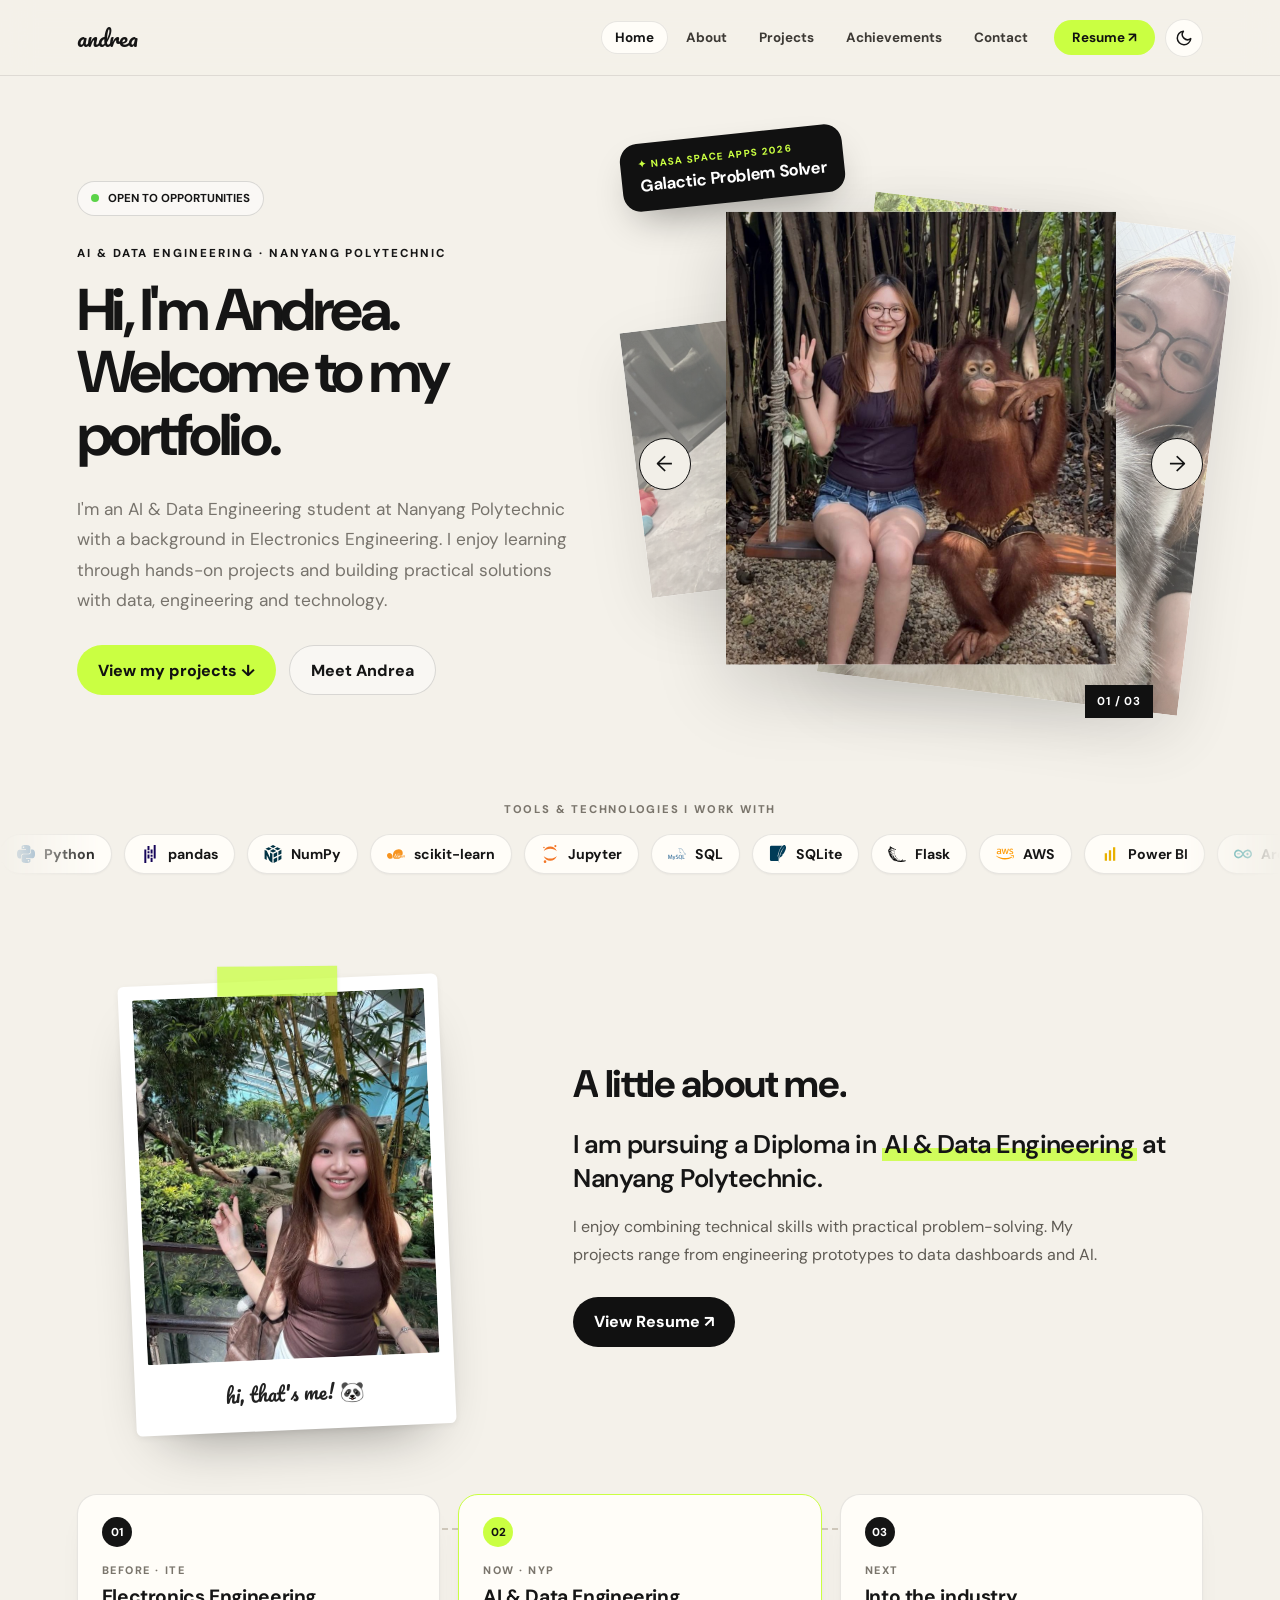
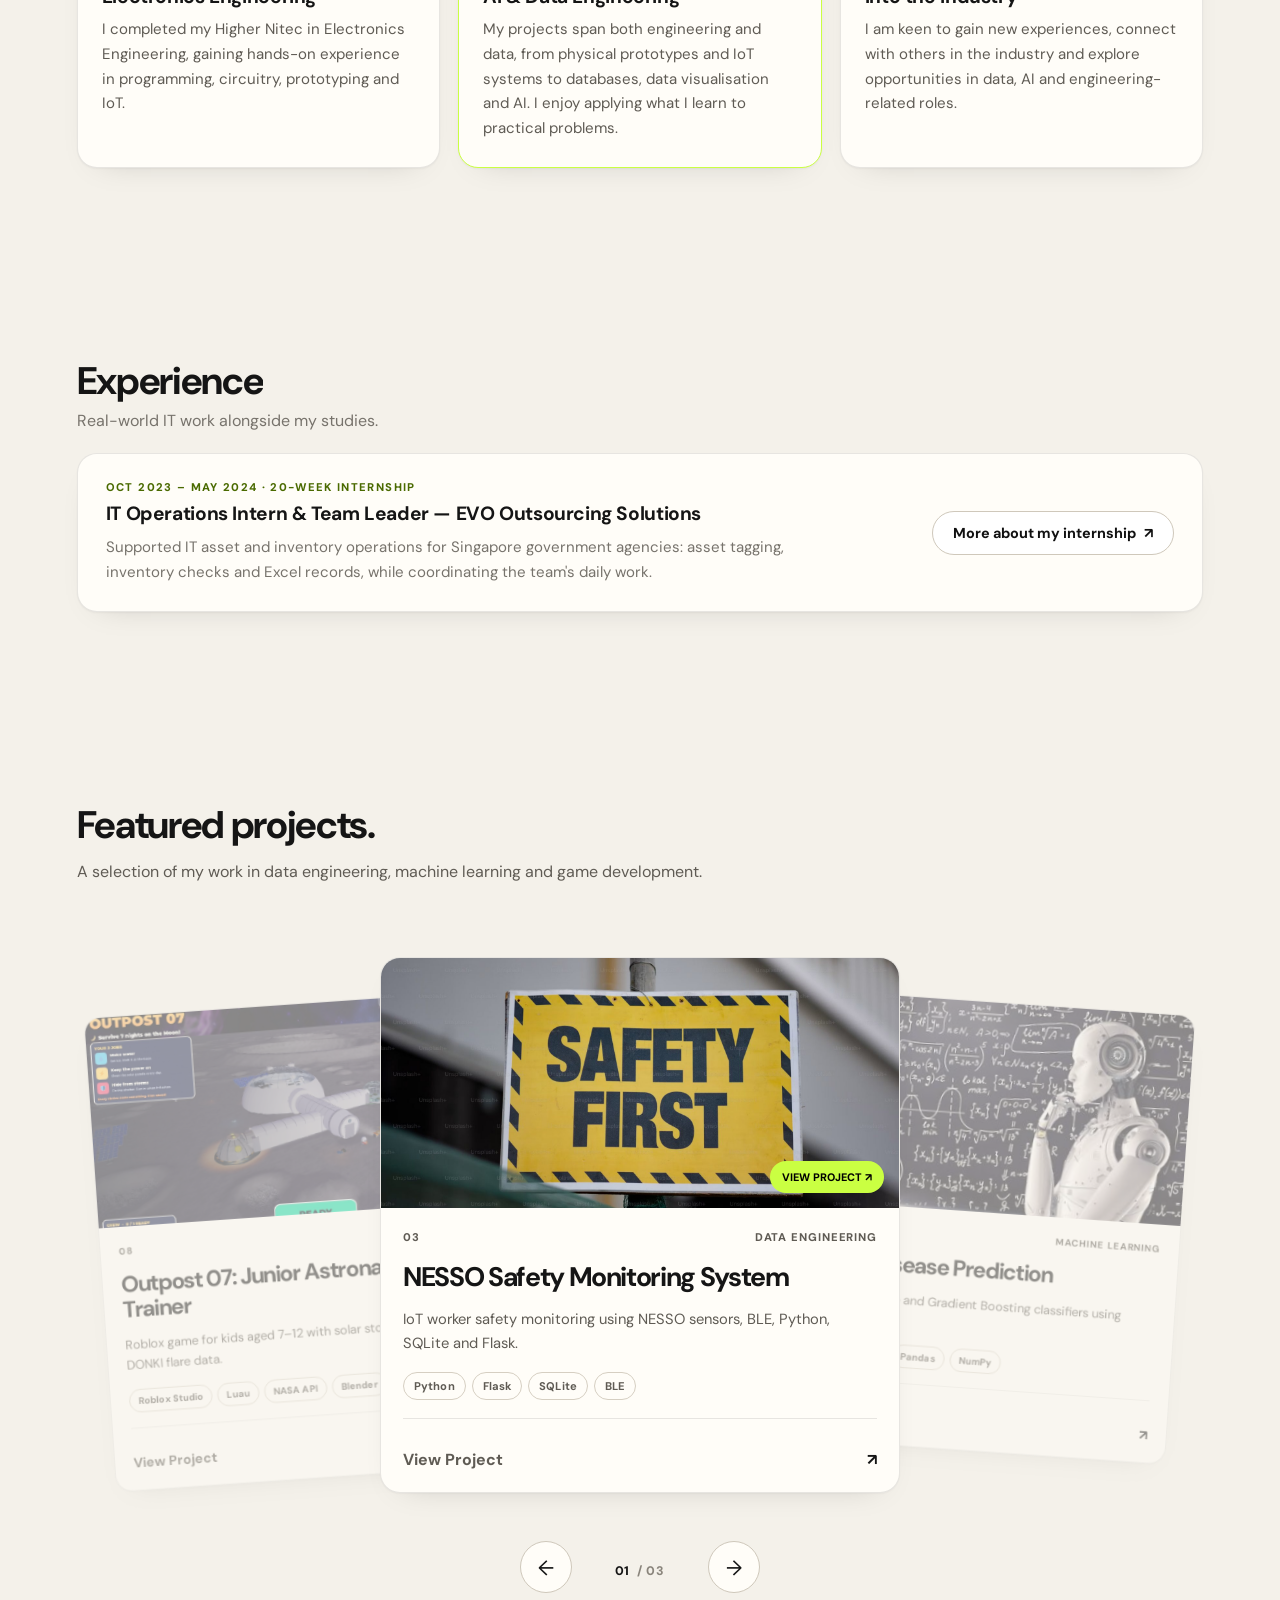
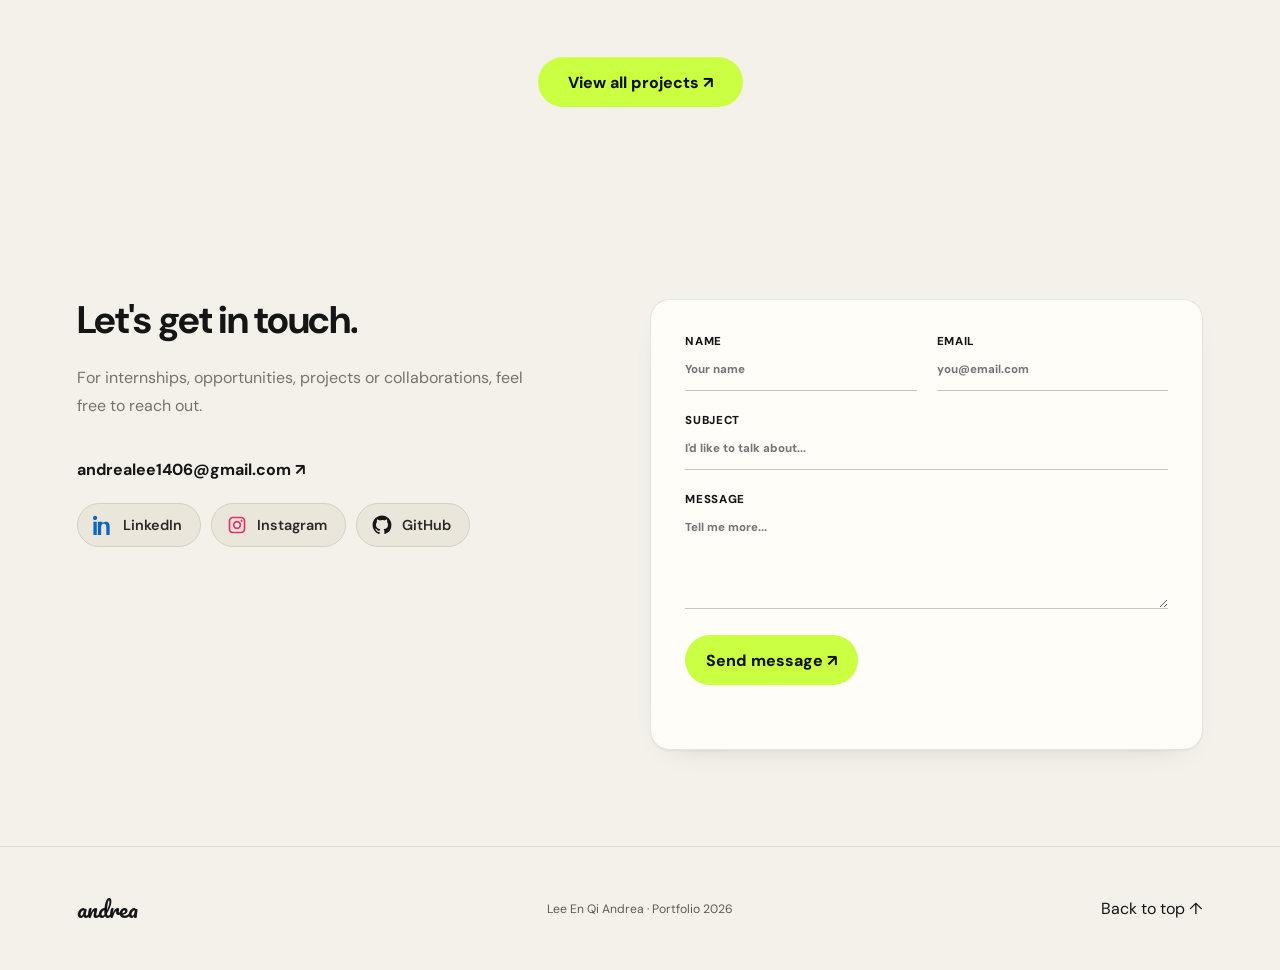
==== commit 066e1fc8: "Redesign the About section Polaroid photo with a lime tape strip and handwritten caption beside the " ====
--- a/index.html
+++ b/index.html
@@ -13,17 +13,23 @@
   <meta property="og:title" content="Andrea Lee | Portfolio">
   <meta property="og:description" content="AI &amp; Data Engineering student at Nanyang Polytechnic. Projects in data, machine learning, cloud, IoT and game development.">
   <meta property="og:url" content="https://andrea-lee-portfolio.onrender.com/">
-  <meta property="og:image" content="https://andrea-lee-portfolio.onrender.com/static/images/hero/photo-1.jpg">
+  <meta property="og:image" content="https://andrea-lee-portfolio.onrender.com/static/images/og-card.jpg">
   <meta name="twitter:card" content="summary_large_image">
+  <meta property="og:image:width" content="1200">
+  <meta property="og:image:height" content="630">
+  <meta property="og:image:alt" content="Andrea Lee | Portfolio">
+  <meta name="twitter:title" content="Andrea Lee | Portfolio">
+  <meta name="twitter:description" content="AI &amp; Data Engineering student at Nanyang Polytechnic. Projects in data, machine learning, cloud, IoT and game development.">
+  <meta name="twitter:image" content="https://andrea-lee-portfolio.onrender.com/static/images/og-card.jpg">
   <link rel="icon" href="data:image/svg+xml,%3Csvg xmlns=%27http://www.w3.org/2000/svg%27 viewBox=%270 0 100 100%27%3E%3Crect width=%27100%27 height=%27100%27 rx=%2724%27 fill=%27%23111%27/%3E%3Ctext x=%2750%27 y=%2770%27 font-size=%2762%27 text-anchor=%27middle%27 fill=%27%23caff42%27 font-family=%27Georgia,serif%27 font-style=%27italic%27%3Ea%3C/text%3E%3C/svg%3E">
   <meta name="theme-color" content="#f3f0ea">
 
   <link rel="preconnect" href="https://fonts.googleapis.com">
   <link rel="preconnect" href="https://fonts.gstatic.com" crossorigin>
   <link href="https://fonts.googleapis.com/css2?family=DM+Sans:wght@400;500;600;700&family=Pacifico&display=swap" rel="stylesheet">
-  <link rel="stylesheet" href="static/css/style.css?v=20261116s">
-<link rel="stylesheet" href="static/css/smooth.css?v=20261116s">
-<link rel="stylesheet" href="static/css/theme.css?v=20261116s">
+  <link rel="stylesheet" href="static/css/style.css?v=20261119b">
+<link rel="stylesheet" href="static/css/smooth.css?v=20261119b">
+<link rel="stylesheet" href="static/css/theme.css?v=20261119b">
 </head>
 
 <body>
@@ -139,48 +145,43 @@
 
       <p class="section-label reveal">01 / ABOUT ME</p>
 
-      <div class="about-grid about-v2">
-
-        <div class="about-side reveal">
-          <h2>
-    A little <span>about me.</span>
-</h2>
-          <figure class="about-portrait">
-            <span class="about-portrait-back" aria-hidden="true"></span>
+      <div class="about-v3">
+
+        <div class="ab-top">
+          <figure class="ab-polaroid reveal">
+            <span class="ab-tape" aria-hidden="true"></span>
             <img src="static/images/about-portrait.jpg?v=2" alt="Andrea smiling at the zoo with a giant panda asleep behind her" loading="lazy" decoding="async" width="608" height="780">
-            <figcaption class="about-note" aria-hidden="true">hi, that's me!</figcaption>
+            <figcaption>hi, that's me! <span aria-hidden="true">🐼</span></figcaption>
           </figure>
-        </div>
-
-        <div class="about-copy reveal">
-
-          <p class="lead">
-            I am pursuing a Diploma in AI &amp; Data Engineering at Nanyang Polytechnic.
-          </p>
-
-          <p class="about-intro">
-            I enjoy combining technical skills with practical problem-solving.
-            My projects range from engineering prototypes to data dashboards and AI.
-          </p>
-
-          <ol class="about-journey">
-            <li>
-              <span class="about-step">Before · ITE</span>
-              <p>I completed my Higher Nitec in Electronics Engineering, gaining hands-on experience in programming, circuitry, prototyping and IoT.</p>
-            </li>
-            <li>
-              <span class="about-step">Now · NYP</span>
-              <p>My projects span both engineering and data, from physical prototypes and IoT systems to databases, data visualisation and AI. I enjoy applying what I learn to practical problems.</p>
-            </li>
-            <li>
-              <span class="about-step">Next</span>
-              <p>I am keen to gain new experiences, connect with others in the industry and explore opportunities in data, AI and engineering-related roles.</p>
-            </li>
-          </ol>
-
-          <a class="btn dark" href="static/resume.pdf" target="_blank" rel="noopener noreferrer">View Resume ↗</a>
-
-        </div>
+
+          <div class="ab-intro reveal">
+            <h2>A little <span>about me.</span></h2>
+            <p class="ab-lead">I am pursuing a Diploma in <mark>AI &amp; Data Engineering</mark> at Nanyang Polytechnic.</p>
+            <p class="ab-text">I enjoy combining technical skills with practical problem-solving. My projects range from engineering prototypes to data dashboards and AI.</p>
+            <a class="btn dark" href="static/resume.pdf" target="_blank" rel="noopener noreferrer">View Resume ↗</a>
+          </div>
+        </div>
+
+        <ol class="ab-path reveal" aria-label="My journey">
+          <li>
+            <span class="ab-num">01</span>
+            <span class="ab-when">Before · ITE</span>
+            <h3>Electronics Engineering</h3>
+            <p>I completed my Higher Nitec in Electronics Engineering, gaining hands-on experience in programming, circuitry, prototyping and IoT.</p>
+          </li>
+          <li class="is-now">
+            <span class="ab-num">02</span>
+            <span class="ab-when">Now · NYP</span>
+            <h3>AI &amp; Data Engineering</h3>
+            <p>My projects span both engineering and data, from physical prototypes and IoT systems to databases, data visualisation and AI. I enjoy applying what I learn to practical problems.</p>
+          </li>
+          <li>
+            <span class="ab-num">03</span>
+            <span class="ab-when">Next</span>
+            <h3>Into the industry</h3>
+            <p>I am keen to gain new experiences, connect with others in the industry and explore opportunities in data, AI and engineering-related roles.</p>
+          </li>
+        </ol>
 
       </div>
 
@@ -359,8 +360,8 @@
     <a href="#home">Back to top ↑</a>
   </footer>
 
-  <script src="static/js/main.js?v=20261116s"></script>
-<script src="static/js/interactions.js?v=20261116s" defer></script>
-  <script src="static/js/formsubmit-contact.js?v=20261116s" defer></script>
+  <script src="static/js/main.js?v=20261119b"></script>
+<script src="static/js/interactions.js?v=20261119b" defer></script>
+  <script src="static/js/formsubmit-contact.js?v=20261119b" defer></script>
 </body>
 </html>
--- a/static/css/smooth.css
+++ b/static/css/smooth.css
@@ -135,3 +135,41 @@
 .project-sort select{appearance:none;-webkit-appearance:none;padding:9px 36px 9px 14px;border:1px solid #cfc8bb;border-radius:999px;background:var(--card) url("data:image/svg+xml,%3Csvg xmlns='http://www.w3.org/2000/svg' viewBox='0 0 24 24' fill='none' stroke='%23151515' stroke-width='2.4' stroke-linecap='round'%3E%3Cpath d='m6 9 6 6 6-6'/%3E%3C/svg%3E") no-repeat right 12px center/14px;color:var(--ink);font:inherit;font-weight:700;font-size:.86rem;cursor:pointer}
 .project-sort select:hover{border-color:var(--ink)}
 .filters-row{display:flex;align-items:center;gap:14px;flex-wrap:wrap}
+
+/* Certificate cards with two buttons: keep them on one row */
+.aw-actions{display:flex;flex-wrap:wrap;gap:8px;margin-top:auto;padding-top:12px}
+.aw-actions .aw-action{margin-top:0!important}
+
+/* =====================================================
+   ABOUT v3: polaroid + intro, then a three-step path
+===================================================== */
+.about-v3{display:flex;flex-direction:column;gap:64px}
+.ab-top{display:grid;grid-template-columns:minmax(0,.8fr) minmax(0,1.2fr);gap:clamp(40px,6vw,96px);align-items:center}
+.ab-polaroid{position:relative;margin:0;justify-self:center;width:min(340px,100%);padding:14px 14px 0;background:#fff;border-radius:6px;box-shadow:0 30px 60px -32px rgba(0,0,0,.45),0 2px 6px rgba(0,0,0,.06);transform:rotate(-2.5deg);transition:transform .35s cubic-bezier(.2,.8,.2,1)}
+.ab-polaroid:hover{transform:rotate(0deg) translateY(-4px)}
+.ab-polaroid img{display:block;width:100%;aspect-ratio:4/5;object-fit:cover;border-radius:2px}
+.ab-polaroid figcaption{padding:16px 6px 20px;text-align:center;font-family:"Pacifico",cursive;font-size:1.25rem;color:#222}
+.ab-tape{position:absolute;top:-14px;left:50%;width:120px;height:30px;transform:translateX(-50%) rotate(2deg);background:rgba(202,255,66,.75);box-shadow:0 2px 4px rgba(0,0,0,.08)}
+.ab-intro h2{font-size:clamp(1.9rem,3vw,2.6rem)!important;line-height:1.1;letter-spacing:-.035em}
+.ab-intro h2 span{font-style:normal!important}
+.ab-lead{margin-top:22px;font-size:clamp(1.35rem,2vw,1.75rem);line-height:1.35;font-weight:600;letter-spacing:-.02em;color:var(--ink)}
+.ab-lead mark{background:linear-gradient(transparent 60%,rgba(202,255,66,.85) 60%);color:inherit;padding:0 .1em}
+.ab-text{margin-top:16px;max-width:560px;color:var(--ink-soft);line-height:1.75}
+.ab-intro .btn{margin-top:28px}
+.ab-path{list-style:none;margin:0;padding:0;display:grid;grid-template-columns:repeat(3,minmax(0,1fr));gap:18px;counter-reset:none;position:relative}
+.ab-path:before{content:"";position:absolute;left:4%;right:4%;top:34px;border-top:2px dashed #cfc8bb;z-index:0}
+.ab-path li{position:relative;z-index:1;display:flex;flex-direction:column;gap:8px;padding:22px 24px 26px;border:1px solid var(--hair);border-radius:var(--radius);background:var(--card);box-shadow:var(--shadow);transition:transform .25s,border-color .25s}
+.ab-path li:hover{transform:translateY(-4px);border-color:#c9c2b4}
+.ab-num{display:grid;place-items:center;width:30px;height:30px;border-radius:50%;background:var(--ink);color:#fff;font-size:.72rem;font-weight:800}
+.ab-path li.is-now .ab-num{background:#caff42;color:#111}
+.ab-path li.is-now{border-color:#caff42}
+.ab-when{margin-top:8px;font-size:.68rem;font-weight:800;letter-spacing:.14em;text-transform:uppercase;color:#7a756c}
+.ab-path h3{font-size:1.2rem;letter-spacing:-.02em;line-height:1.25}
+.ab-path p{margin:0;color:var(--ink-soft);line-height:1.65;font-size:.94rem}
+@media(max-width:900px){.ab-top{grid-template-columns:1fr}.ab-path{grid-template-columns:1fr}.ab-path:before{left:39px;right:auto;top:30px;bottom:30px;border-top:0;border-left:2px dashed #cfc8bb}.about-v3{gap:44px}}
+@media(prefers-reduced-motion:reduce){.ab-polaroid,.ab-path li{transition:none}}
+.about-v3 .ab-polaroid img{height:auto!important;min-height:0!important;max-height:none!important;aspect-ratio:4/5!important;object-fit:cover!important;object-position:center 40%}
+.about-v3 .ab-polaroid{width:min(320px,100%)}
+@media(max-width:900px){.about-v3 .ab-polaroid{width:min(300px,86%)}}
+.about-v3 .ab-polaroid{rotate:-2.5deg;transition:rotate .35s cubic-bezier(.2,.8,.2,1),translate .35s,opacity .65s,transform .65s}
+.about-v3 .ab-polaroid:hover{rotate:0deg;translate:0 -4px}
--- a/static/css/theme.css
+++ b/static/css/theme.css
@@ -384,3 +384,11 @@
 @media(min-width:681px){.site-header nav{margin-left:auto}}
 html[data-theme="dark"] .project-sort select{background-color:#1a1a1a;border-color:rgba(255,255,255,.18);color:var(--ink);background-image:url("data:image/svg+xml,%3Csvg xmlns='http://www.w3.org/2000/svg' viewBox='0 0 24 24' fill='none' stroke='%23f2f0ea' stroke-width='2.4' stroke-linecap='round'%3E%3Cpath d='m6 9 6 6 6-6'/%3E%3C/svg%3E")}
 html[data-theme="dark"] .project-sort span{color:var(--ink-soft)!important}
+html[data-theme="dark"] .ab-polaroid{background:#f4f1ea}
+html[data-theme="dark"] .ab-polaroid figcaption{color:#222!important}
+html[data-theme="dark"] .ab-num{background:#f2f0ea;color:#111}
+html[data-theme="dark"] .ab-path li.is-now .ab-num{background:#caff42}
+html[data-theme="dark"] .ab-path:before{border-color:rgba(255,255,255,.18)}
+html[data-theme="dark"] .ab-lead mark{background:linear-gradient(transparent 60%,rgba(202,255,66,.35) 60%)}
+html[data-theme="dark"] .ab-path li{background:#161616!important;border-color:rgba(255,255,255,.1)!important}
+html[data-theme="dark"] .ab-path li.is-now{border-color:#caff42!important}
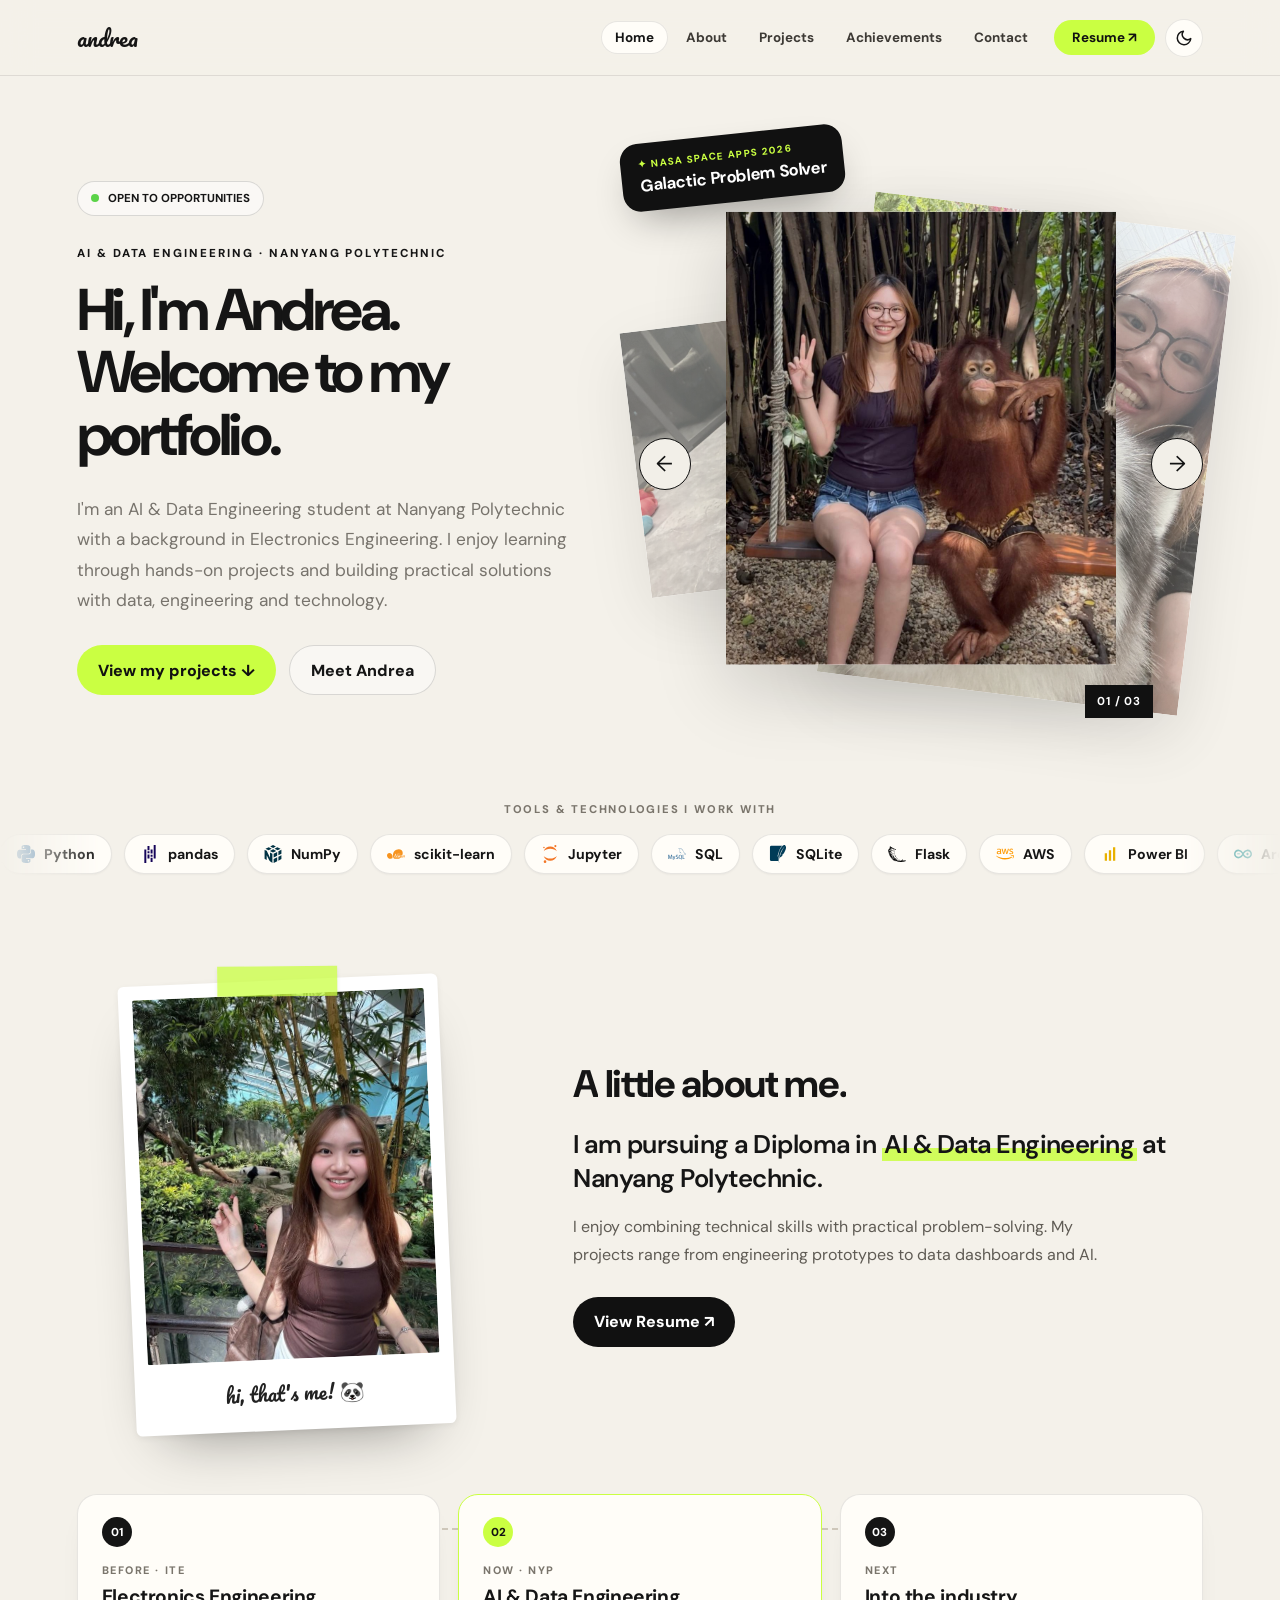
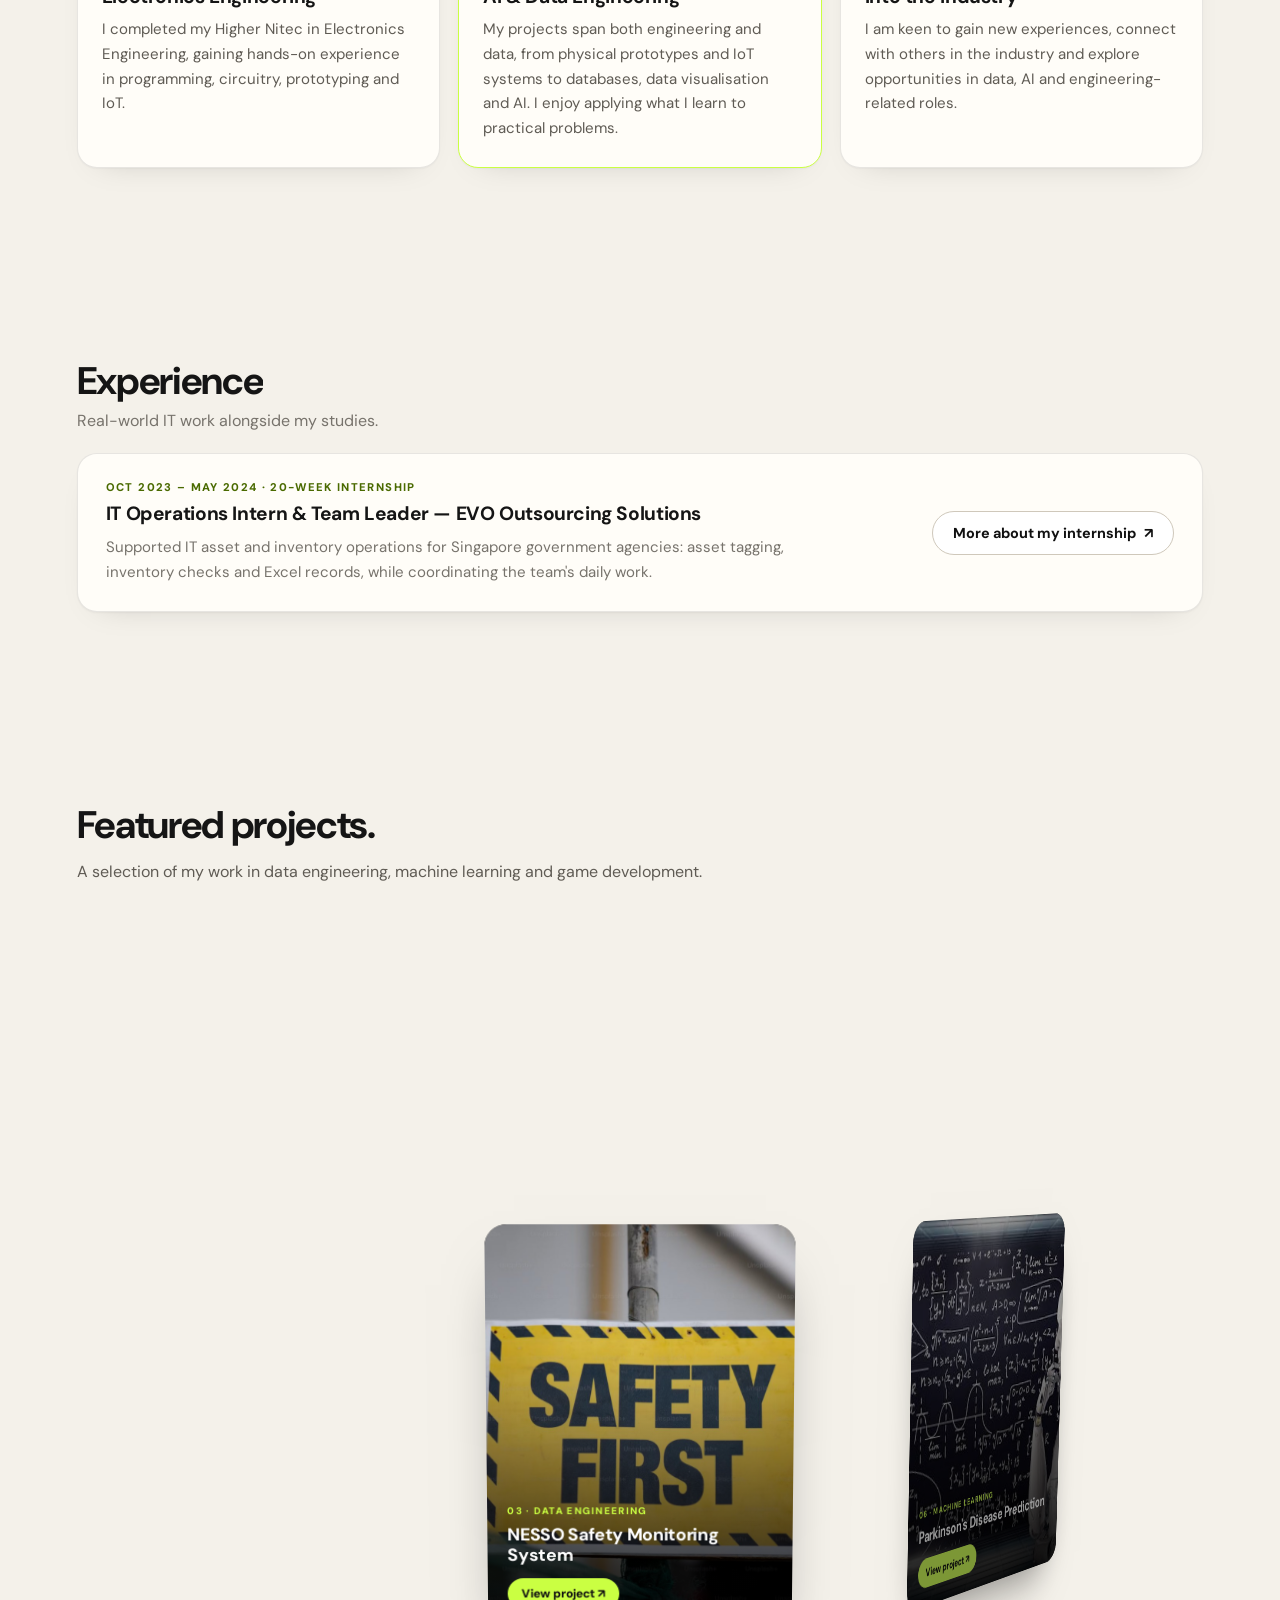
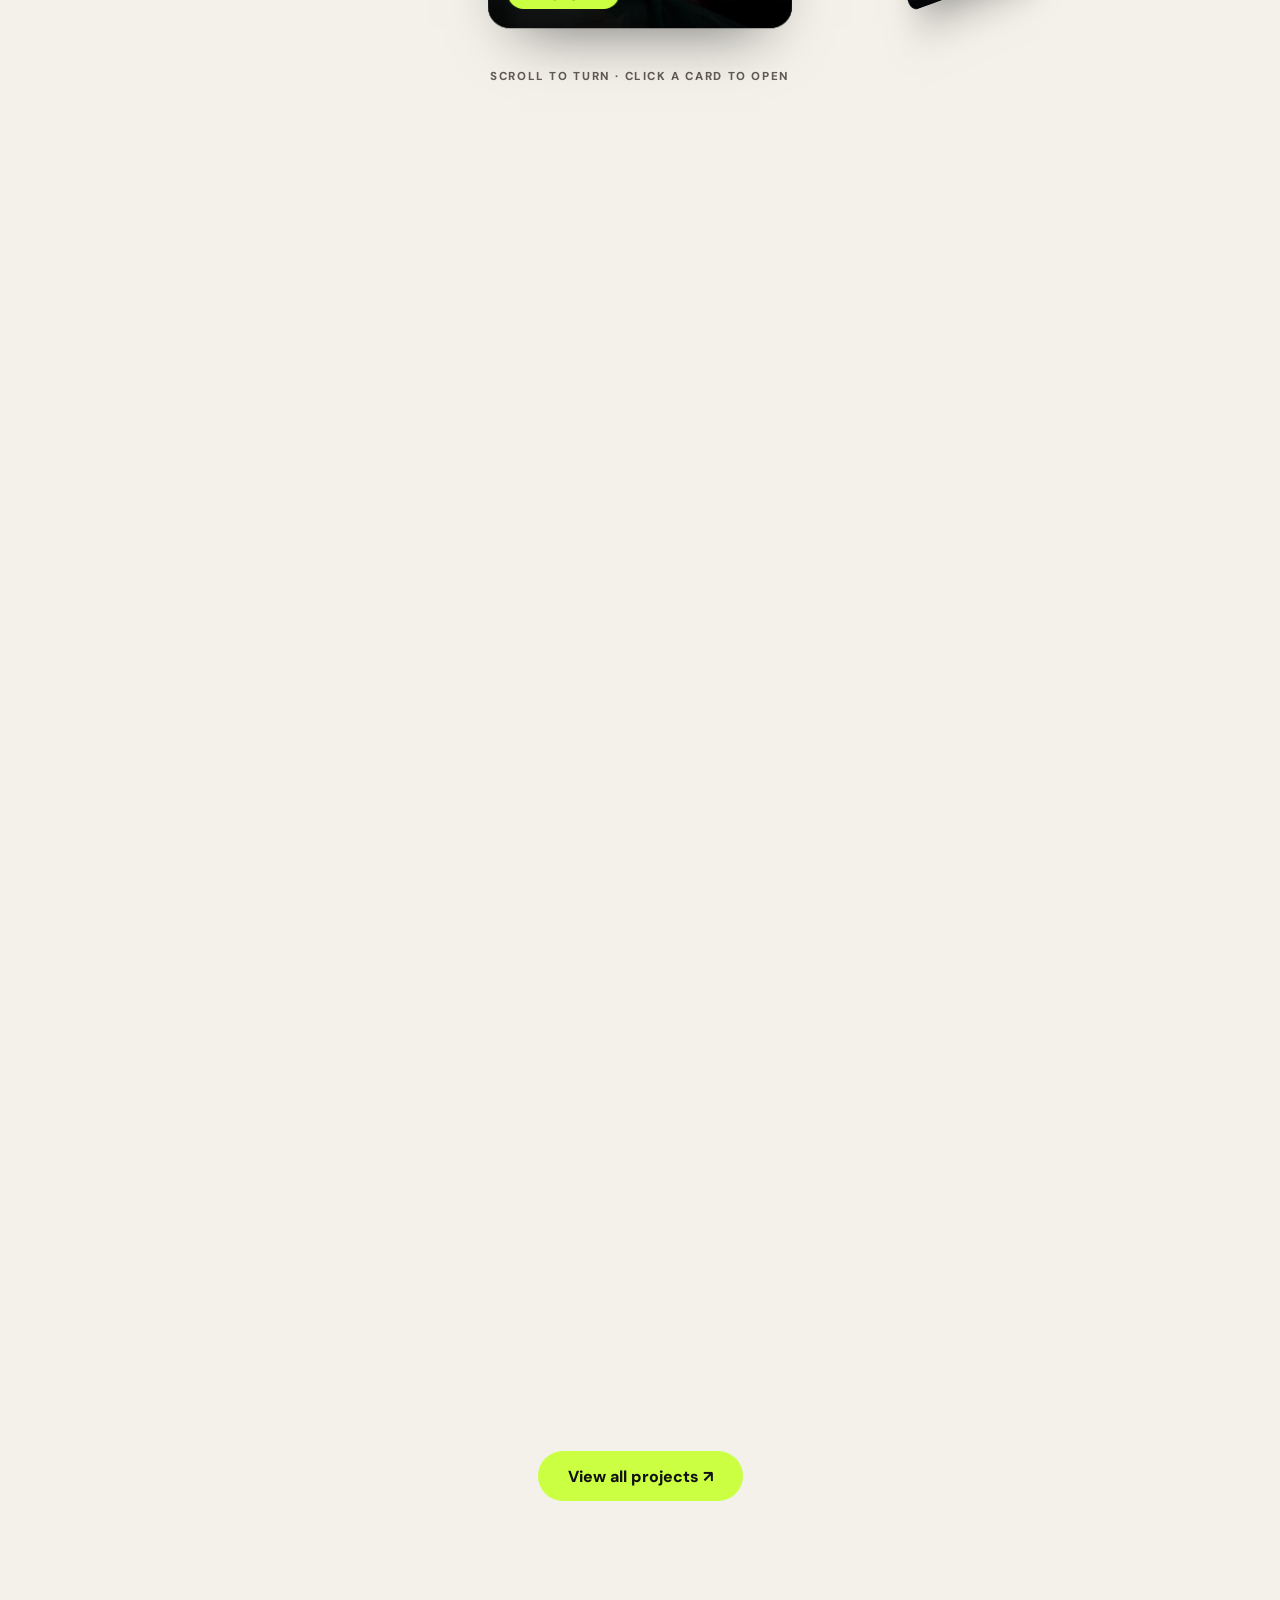
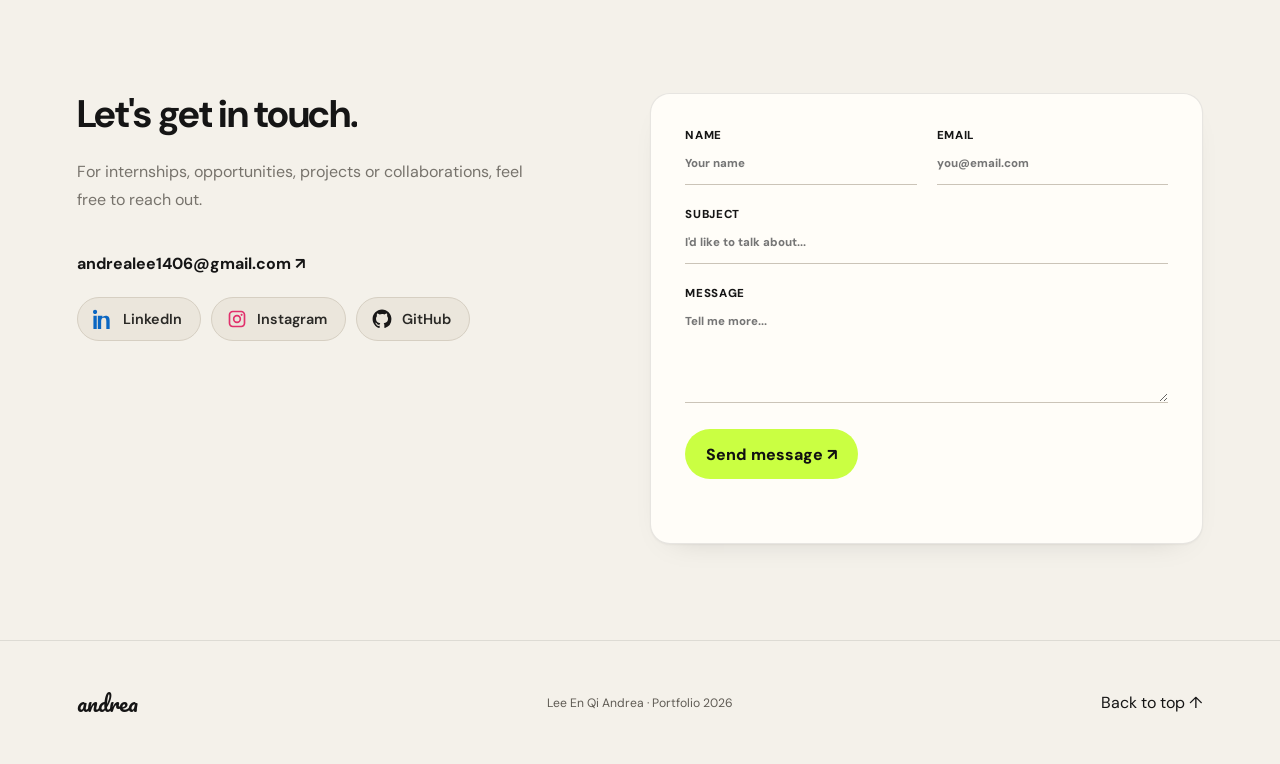
==== commit be539a93: "Featured projects: 3D arc of cover cards that turns as you scroll The three featured projects (NESSO" ====
--- a/index.html
+++ b/index.html
@@ -27,9 +27,9 @@
   <link rel="preconnect" href="https://fonts.googleapis.com">
   <link rel="preconnect" href="https://fonts.gstatic.com" crossorigin>
   <link href="https://fonts.googleapis.com/css2?family=DM+Sans:wght@400;500;600;700&family=Pacifico&display=swap" rel="stylesheet">
-  <link rel="stylesheet" href="static/css/style.css?v=20261119b">
-<link rel="stylesheet" href="static/css/smooth.css?v=20261119b">
-<link rel="stylesheet" href="static/css/theme.css?v=20261119b">
+  <link rel="stylesheet" href="static/css/style.css?v=20261119f">
+<link rel="stylesheet" href="static/css/smooth.css?v=20261119f">
+<link rel="stylesheet" href="static/css/theme.css?v=20261119f">
 </head>
 
 <body>
@@ -208,52 +208,29 @@
           <p>A selection of my work in data engineering, machine learning and game development.</p>
         </div>
       </div>
-      <div class="fp-carousel reveal" id="fpCarousel" aria-roledescription="carousel" aria-label="Featured projects">
-        <div class="fp-track">
-<a class="project-card fp-card" data-category="data-cloud" href="projects/nesso.html">
-<div class="project-media">
-<img loading="lazy" decoding="async" alt="Safety First illustration representing the NESSO worker safety monitoring project" src="static/images/nesso-safety-cover.jpg"/>
-<span class="view-chip">VIEW PROJECT ↗</span>
-</div>
-<div class="project-body">
-<div class="project-meta"><span>03</span><span>DATA ENGINEERING</span></div>
-<h3>NESSO Safety Monitoring System</h3>
-<p>IoT worker safety monitoring using NESSO sensors, BLE, Python, SQLite and Flask.</p>
-<div class="card-tags"><span>Python</span><span>Flask</span><span>SQLite</span><span>BLE</span></div>
-<div class="open-row"><span>View Project</span><b>↗</b></div>
-</div>
-</a>
-<a class="project-card fp-card" data-category="ai" href="projects/parkinsons-prediction.html">
-<div class="project-media ml-project-media">
-<img loading="lazy" decoding="async" alt="Artificial intelligence robot with mathematical equations" class="parkinsons-cover" src="static/images/parkinsons-project-cover.png"/>
-<span class="view-chip">VIEW PROJECT ↗</span>
-</div>
-<div class="project-body">
-<div class="project-meta"><span>06</span><span>MACHINE LEARNING</span></div>
-<h3>Parkinson's Disease Prediction</h3>
-<p>Comparing Decision Tree and Gradient Boosting classifiers using Python and scikit-learn.</p>
-<div class="card-tags"><span>Python</span><span>scikit-learn</span><span>Pandas</span><span>NumPy</span></div>
-<div class="open-row"><span>View Project</span><b>↗</b></div>
-</div>
-</a>
-<a class="project-card fp-card" data-category="hackathon" href="projects/lunar-expedition.html">
-<div class="project-media">
-<img loading="lazy" decoding="async" alt="Outpost 07 lunar outpost in Roblox" src="static/images/outpost-07/outpost.jpg"/>
-<video class="card-preview" src="static/videos/outpost07-card-preview.mp4" muted loop playsinline preload="none" aria-hidden="true" tabindex="-1"></video>
-<span class="view-chip">VIEW PROJECT ↗</span>
-</div>
-<div class="project-body">
-<div class="project-meta"><span>08</span><span>NASA SPACE APPS 2026</span></div>
-<h3>Outpost 07: Junior Astronaut Mission Trainer</h3>
-<p>Roblox game for kids aged 7–12 with solar storms driven by real NASA DONKI flare data.</p>
-<div class="card-tags"><span>Roblox Studio</span><span>Luau</span><span>NASA API</span><span>Blender</span></div>
-<div class="open-row"><span>View Project</span><b>↗</b></div>
-</div>
-</a>
-        </div>
-        <button class="fp-arrow fp-prev" type="button" aria-label="Previous project">←</button>
-        <button class="fp-arrow fp-next" type="button" aria-label="Next project">→</button>
-        <div class="fp-counter" aria-live="polite"><span class="fp-current">01</span><span>/ 03</span></div>
+      <div class="ring-scroll" id="ringScroll" style="--n:3">
+        <div class="ring-sticky">
+          <div class="ring-stage">
+            <div class="ring" id="ring">
+          <a class="ring-card" href="projects/nesso.html" style="--i:0">
+            <img src="static/images/nesso-safety-cover.jpg" alt="Safety First illustration representing the NESSO worker safety monitoring project" loading="lazy" decoding="async">
+            <span class="ring-shade" aria-hidden="true"></span>
+            <span class="ring-info"><span class="ring-meta">03 · DATA ENGINEERING</span><strong>NESSO Safety Monitoring System</strong><span class="ring-btn">View project ↗</span></span>
+          </a>
+          <a class="ring-card" href="projects/parkinsons-prediction.html" style="--i:1">
+            <img src="static/images/parkinsons-project-cover.png" alt="Artificial intelligence robot with mathematical equations" loading="lazy" decoding="async">
+            <span class="ring-shade" aria-hidden="true"></span>
+            <span class="ring-info"><span class="ring-meta">06 · MACHINE LEARNING</span><strong>Parkinson's Disease Prediction</strong><span class="ring-btn">View project ↗</span></span>
+          </a>
+          <a class="ring-card" href="projects/lunar-expedition.html" style="--i:2">
+            <img src="static/images/outpost-07/outpost.jpg" alt="Outpost 07 lunar outpost in Roblox" loading="lazy" decoding="async">
+            <span class="ring-shade" aria-hidden="true"></span>
+            <span class="ring-info"><span class="ring-meta">08 · HACKATHON · NASA SPACE APPS</span><strong>Outpost 07: Junior Astronaut Mission Trainer</strong><span class="ring-btn">View project ↗</span></span>
+          </a>
+            </div>
+          </div>
+          <p class="ring-hint" aria-hidden="true">Scroll to turn · click a card to open</p>
+        </div>
       </div>
       <div class="all-projects-action reveal">
         <a href="pages/projects.html" class="btn accent">View all projects ↗</a>
@@ -360,8 +337,8 @@
     <a href="#home">Back to top ↑</a>
   </footer>
 
-  <script src="static/js/main.js?v=20261119b"></script>
-<script src="static/js/interactions.js?v=20261119b" defer></script>
-  <script src="static/js/formsubmit-contact.js?v=20261119b" defer></script>
+  <script src="static/js/main.js?v=20261119f"></script>
+<script src="static/js/interactions.js?v=20261119f" defer></script>
+  <script src="static/js/formsubmit-contact.js?v=20261119f" defer></script>
 </body>
 </html>
--- a/static/css/smooth.css
+++ b/static/css/smooth.css
@@ -173,3 +173,44 @@
 @media(max-width:900px){.about-v3 .ab-polaroid{width:min(300px,86%)}}
 .about-v3 .ab-polaroid{rotate:-2.5deg;transition:rotate .35s cubic-bezier(.2,.8,.2,1),translate .35s,opacity .65s,transform .65s}
 .about-v3 .ab-polaroid:hover{rotate:0deg;translate:0 -4px}
+
+/* =====================================================
+   FEATURED PROJECTS: 3D ring that spins as you scroll
+===================================================== */
+.ring-scroll{position:relative;height:320vh;margin-top:10px}
+.ring-sticky{position:sticky;top:0;height:100vh;display:flex;flex-direction:column;align-items:center;justify-content:center;overflow:hidden}
+.ring-stage{position:relative;width:100%;height:min(560px,70vh);perspective:1600px;perspective-origin:50% 40%}
+.ring{position:absolute;left:50%;top:50%;width:0;height:0;transform-style:preserve-3d;will-change:transform;
+  --w:clamp(220px,24vw,320px);--r:calc(var(--w) * 1.55)}
+.ring-card{position:absolute;left:calc(var(--w) / -2);top:calc(var(--w) * -0.66);width:var(--w);aspect-ratio:3/4;border-radius:22px;overflow:hidden;background:#1d1d1d;
+  transform:rotateY(calc(var(--i) * (360deg / var(--n)))) translateZ(var(--r));backface-visibility:hidden;-webkit-backface-visibility:hidden;
+  box-shadow:0 30px 60px -30px rgba(0,0,0,.55);transition:filter .3s,opacity .3s;text-decoration:none;color:#fff}
+.ring-card img{position:absolute;inset:0;width:100%;height:100%;object-fit:cover;transition:transform .5s}
+.ring-shade{position:absolute;inset:0;background:linear-gradient(180deg,rgba(0,0,0,0) 35%,rgba(0,0,0,.82) 100%)}
+.ring-info{position:absolute;left:0;right:0;bottom:0;padding:20px;display:flex;flex-direction:column;gap:8px}
+.ring-meta{font-size:.62rem;font-weight:800;letter-spacing:.13em;color:#caff42!important;text-transform:uppercase}
+.ring-info strong{font-size:clamp(1.05rem,1.4vw,1.3rem);line-height:1.2;letter-spacing:-.02em;color:#fff!important}
+.ring-btn{align-self:flex-start;margin-top:4px;padding:8px 14px;border-radius:999px;background:#caff42;color:#111!important;font-size:.76rem;font-weight:800;transition:transform .2s}
+.ring-card:hover img{transform:scale(1.05)}
+.ring-card:hover .ring-btn{transform:translateY(-2px)}
+.ring-card.is-back{filter:brightness(.55) saturate(.8)}
+.ring-hint{margin-top:18px;font-size:.72rem;font-weight:800;letter-spacing:.14em;text-transform:uppercase;color:#8a857c}
+@media(max-width:680px){.ring{--w:62vw;--r:calc(var(--w) * 1.3)}.ring-scroll{height:260vh}.ring-stage{perspective:1100px}}
+@media(prefers-reduced-motion:reduce){
+  .ring-scroll{height:auto}.ring-sticky{position:static;height:auto;overflow:visible}
+  .ring-stage{height:auto;perspective:none}.ring{position:static;width:auto;height:auto;transform:none!important;display:grid;grid-template-columns:repeat(auto-fill,minmax(220px,1fr));gap:16px}
+  .ring-card{position:relative;left:auto;top:auto;width:auto;transform:none!important}.ring-hint{display:none}}
+html body .projects .ring-card .ring-info strong,html[data-theme] body .projects .ring-card .ring-info strong{color:#fff!important}
+html body .projects .ring-card .ring-meta,html[data-theme] body .projects .ring-card .ring-meta{color:#caff42!important}
+html body .projects .ring-card .ring-btn,html[data-theme] body .projects .ring-card .ring-btn{color:#111!important}
+#ringScroll .ring-card .ring-info strong{color:#fff!important}
+#ringScroll .ring-card .ring-meta{color:#caff42!important}
+#ringScroll .ring-card .ring-btn{color:#111!important}
+#ringScroll .ring-shade{background:linear-gradient(180deg,rgba(0,0,0,0) 30%,rgba(0,0,0,.88) 100%)}
+
+/* Three featured cards on a curved arc instead of a full ring */
+#ringScroll{height:230vh}
+#ringScroll .ring{--step:46deg;--r:calc(var(--w) * 1.75)}
+#ringScroll .ring-card{transform:rotateY(calc(var(--i) * var(--step))) translateZ(var(--r))}
+#ringScroll .ring-card.is-back{filter:brightness(.6) saturate(.85)}
+@media(max-width:680px){#ringScroll .ring{--step:58deg;--r:calc(var(--w) * 1.25)}#ringScroll{height:200vh}}
--- a/static/css/theme.css
+++ b/static/css/theme.css
@@ -392,3 +392,4 @@
 html[data-theme="dark"] .ab-lead mark{background:linear-gradient(transparent 60%,rgba(202,255,66,.35) 60%)}
 html[data-theme="dark"] .ab-path li{background:#161616!important;border-color:rgba(255,255,255,.1)!important}
 html[data-theme="dark"] .ab-path li.is-now{border-color:#caff42!important}
+html[data-theme="dark"] .ring-hint{color:#8a857c!important}
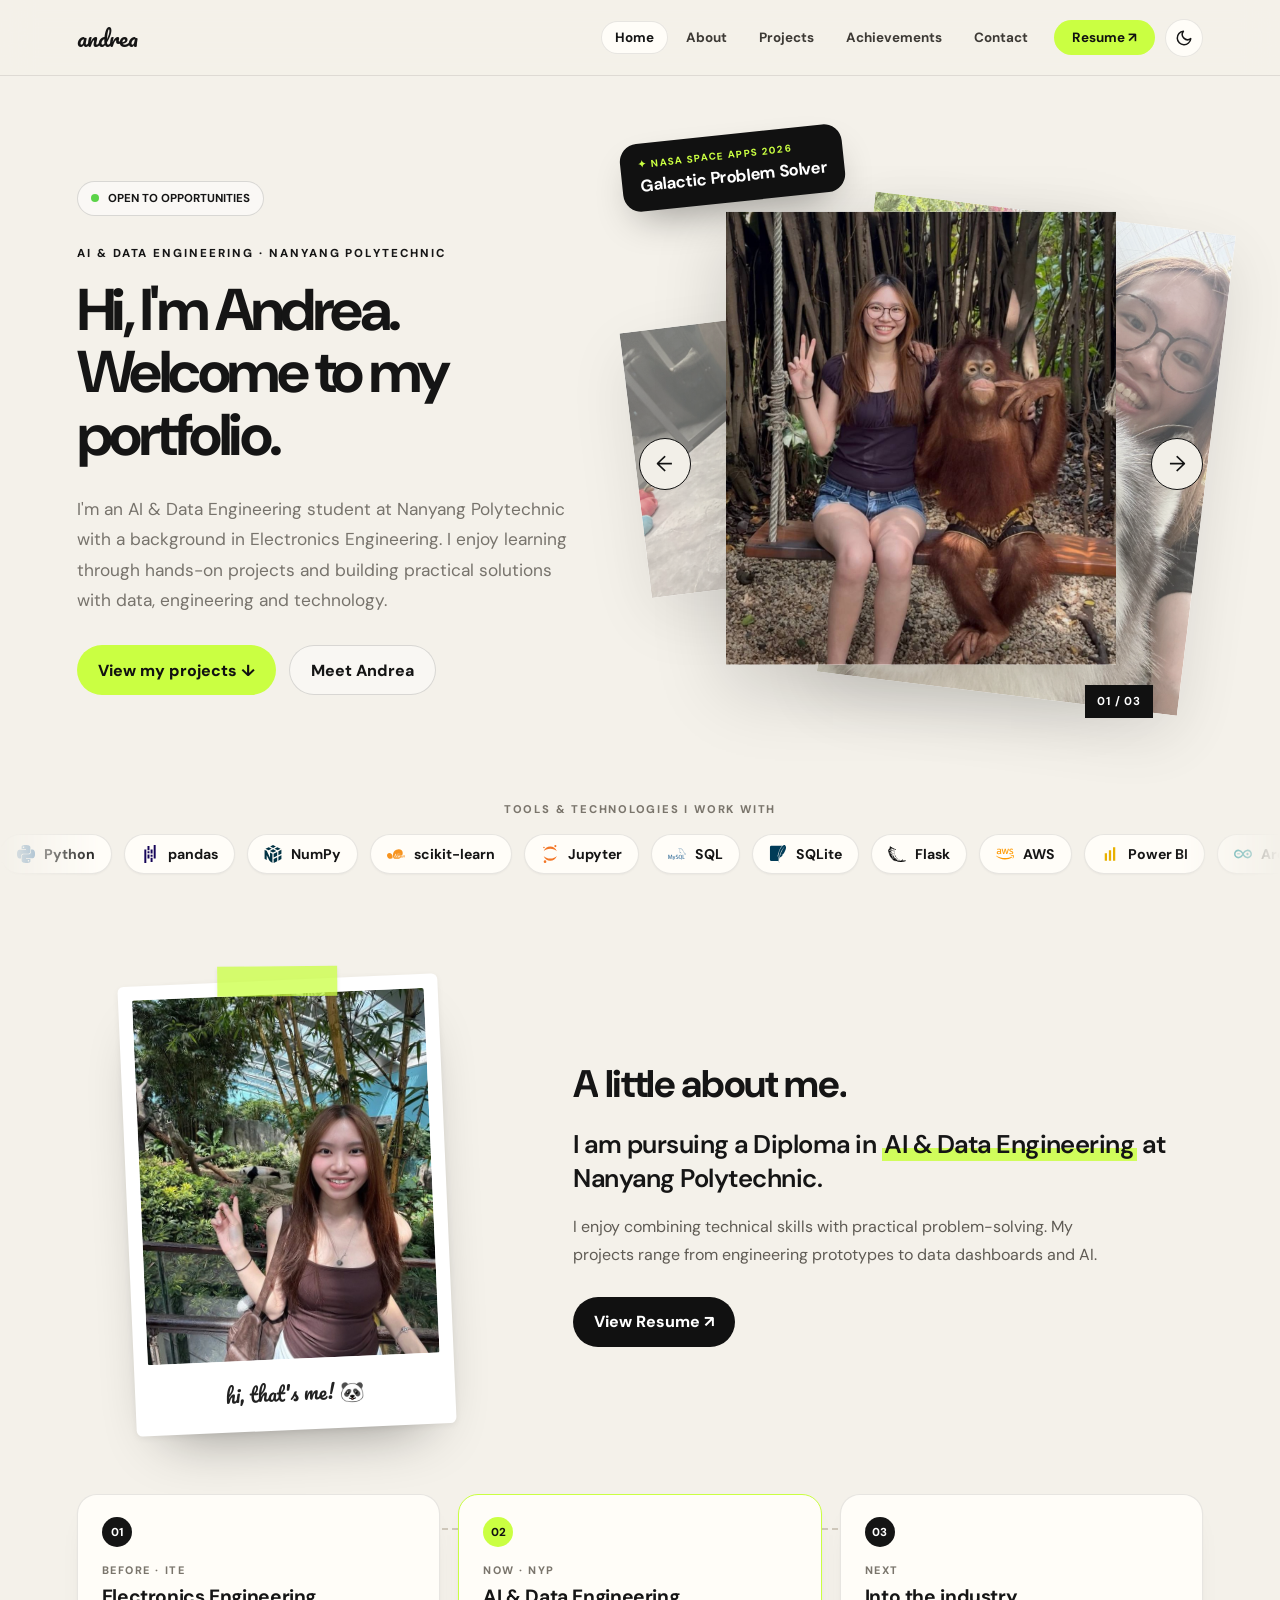
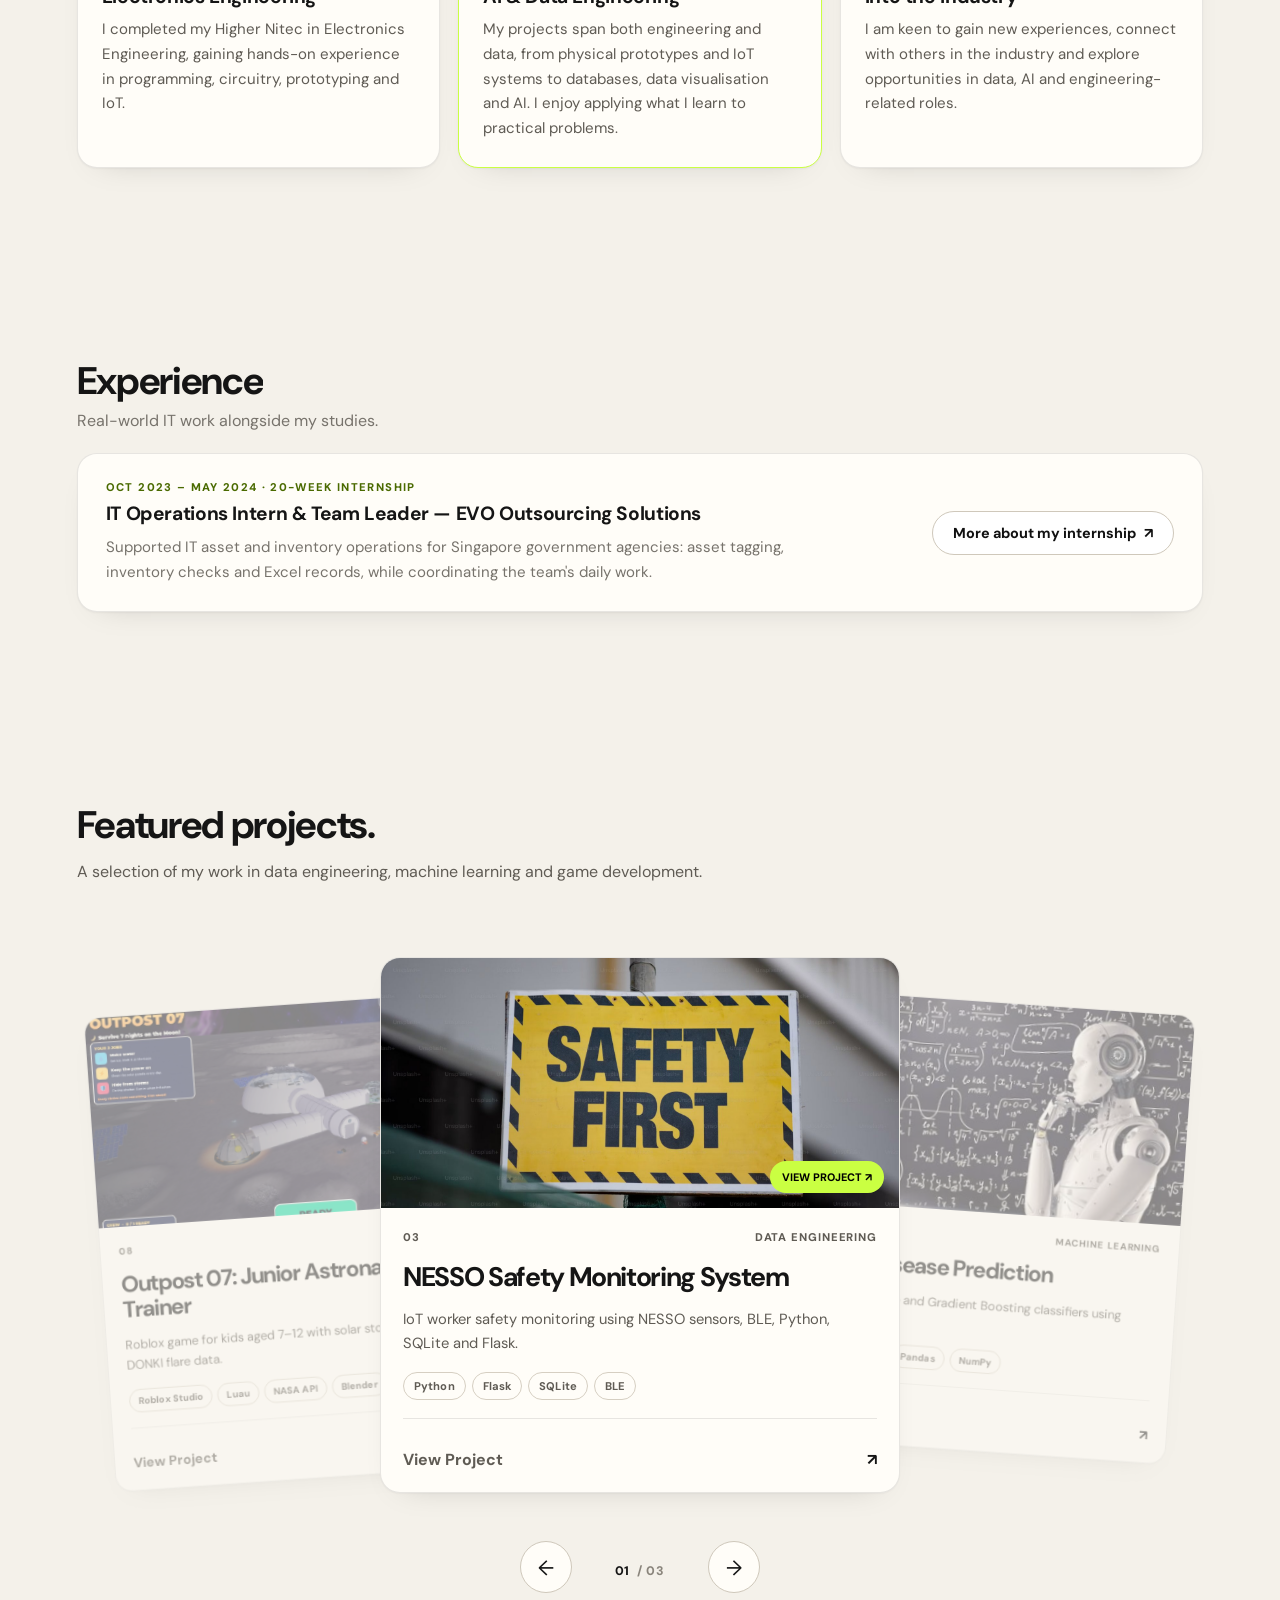
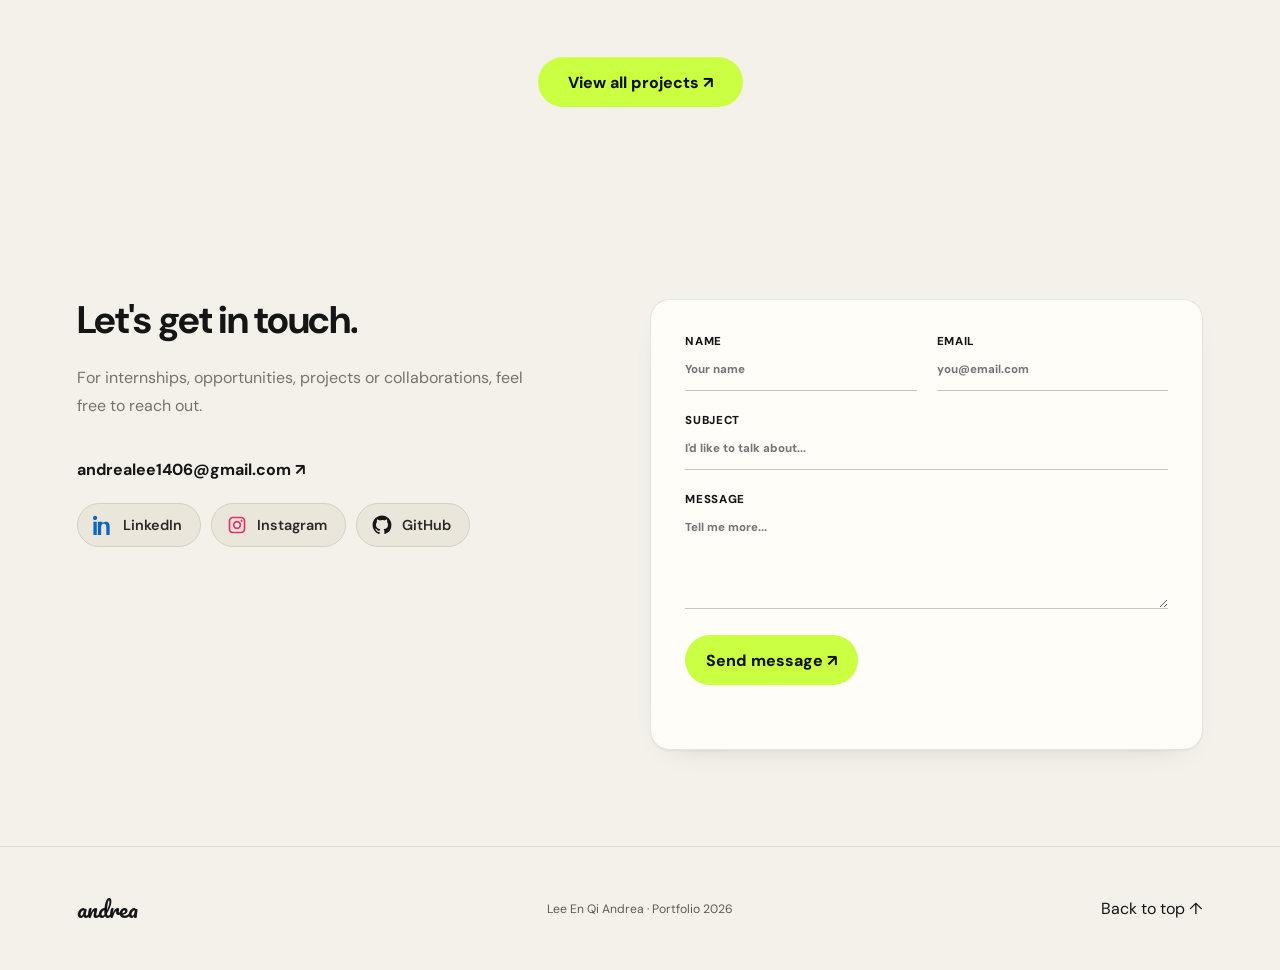
==== commit 00d8ebc4: "Revert "Featured projects: 3D arc of cover cards that turns as you scroll" This reverts commit be539" ====
--- a/index.html
+++ b/index.html
@@ -27,9 +27,9 @@
   <link rel="preconnect" href="https://fonts.googleapis.com">
   <link rel="preconnect" href="https://fonts.gstatic.com" crossorigin>
   <link href="https://fonts.googleapis.com/css2?family=DM+Sans:wght@400;500;600;700&family=Pacifico&display=swap" rel="stylesheet">
-  <link rel="stylesheet" href="static/css/style.css?v=20261119f">
-<link rel="stylesheet" href="static/css/smooth.css?v=20261119f">
-<link rel="stylesheet" href="static/css/theme.css?v=20261119f">
+  <link rel="stylesheet" href="static/css/style.css?v=20261119b">
+<link rel="stylesheet" href="static/css/smooth.css?v=20261119b">
+<link rel="stylesheet" href="static/css/theme.css?v=20261119b">
 </head>
 
 <body>
@@ -208,29 +208,52 @@
           <p>A selection of my work in data engineering, machine learning and game development.</p>
         </div>
       </div>
-      <div class="ring-scroll" id="ringScroll" style="--n:3">
-        <div class="ring-sticky">
-          <div class="ring-stage">
-            <div class="ring" id="ring">
-          <a class="ring-card" href="projects/nesso.html" style="--i:0">
-            <img src="static/images/nesso-safety-cover.jpg" alt="Safety First illustration representing the NESSO worker safety monitoring project" loading="lazy" decoding="async">
-            <span class="ring-shade" aria-hidden="true"></span>
-            <span class="ring-info"><span class="ring-meta">03 · DATA ENGINEERING</span><strong>NESSO Safety Monitoring System</strong><span class="ring-btn">View project ↗</span></span>
-          </a>
-          <a class="ring-card" href="projects/parkinsons-prediction.html" style="--i:1">
-            <img src="static/images/parkinsons-project-cover.png" alt="Artificial intelligence robot with mathematical equations" loading="lazy" decoding="async">
-            <span class="ring-shade" aria-hidden="true"></span>
-            <span class="ring-info"><span class="ring-meta">06 · MACHINE LEARNING</span><strong>Parkinson's Disease Prediction</strong><span class="ring-btn">View project ↗</span></span>
-          </a>
-          <a class="ring-card" href="projects/lunar-expedition.html" style="--i:2">
-            <img src="static/images/outpost-07/outpost.jpg" alt="Outpost 07 lunar outpost in Roblox" loading="lazy" decoding="async">
-            <span class="ring-shade" aria-hidden="true"></span>
-            <span class="ring-info"><span class="ring-meta">08 · HACKATHON · NASA SPACE APPS</span><strong>Outpost 07: Junior Astronaut Mission Trainer</strong><span class="ring-btn">View project ↗</span></span>
-          </a>
-            </div>
-          </div>
-          <p class="ring-hint" aria-hidden="true">Scroll to turn · click a card to open</p>
-        </div>
+      <div class="fp-carousel reveal" id="fpCarousel" aria-roledescription="carousel" aria-label="Featured projects">
+        <div class="fp-track">
+<a class="project-card fp-card" data-category="data-cloud" href="projects/nesso.html">
+<div class="project-media">
+<img loading="lazy" decoding="async" alt="Safety First illustration representing the NESSO worker safety monitoring project" src="static/images/nesso-safety-cover.jpg"/>
+<span class="view-chip">VIEW PROJECT ↗</span>
+</div>
+<div class="project-body">
+<div class="project-meta"><span>03</span><span>DATA ENGINEERING</span></div>
+<h3>NESSO Safety Monitoring System</h3>
+<p>IoT worker safety monitoring using NESSO sensors, BLE, Python, SQLite and Flask.</p>
+<div class="card-tags"><span>Python</span><span>Flask</span><span>SQLite</span><span>BLE</span></div>
+<div class="open-row"><span>View Project</span><b>↗</b></div>
+</div>
+</a>
+<a class="project-card fp-card" data-category="ai" href="projects/parkinsons-prediction.html">
+<div class="project-media ml-project-media">
+<img loading="lazy" decoding="async" alt="Artificial intelligence robot with mathematical equations" class="parkinsons-cover" src="static/images/parkinsons-project-cover.png"/>
+<span class="view-chip">VIEW PROJECT ↗</span>
+</div>
+<div class="project-body">
+<div class="project-meta"><span>06</span><span>MACHINE LEARNING</span></div>
+<h3>Parkinson's Disease Prediction</h3>
+<p>Comparing Decision Tree and Gradient Boosting classifiers using Python and scikit-learn.</p>
+<div class="card-tags"><span>Python</span><span>scikit-learn</span><span>Pandas</span><span>NumPy</span></div>
+<div class="open-row"><span>View Project</span><b>↗</b></div>
+</div>
+</a>
+<a class="project-card fp-card" data-category="hackathon" href="projects/lunar-expedition.html">
+<div class="project-media">
+<img loading="lazy" decoding="async" alt="Outpost 07 lunar outpost in Roblox" src="static/images/outpost-07/outpost.jpg"/>
+<video class="card-preview" src="static/videos/outpost07-card-preview.mp4" muted loop playsinline preload="none" aria-hidden="true" tabindex="-1"></video>
+<span class="view-chip">VIEW PROJECT ↗</span>
+</div>
+<div class="project-body">
+<div class="project-meta"><span>08</span><span>NASA SPACE APPS 2026</span></div>
+<h3>Outpost 07: Junior Astronaut Mission Trainer</h3>
+<p>Roblox game for kids aged 7–12 with solar storms driven by real NASA DONKI flare data.</p>
+<div class="card-tags"><span>Roblox Studio</span><span>Luau</span><span>NASA API</span><span>Blender</span></div>
+<div class="open-row"><span>View Project</span><b>↗</b></div>
+</div>
+</a>
+        </div>
+        <button class="fp-arrow fp-prev" type="button" aria-label="Previous project">←</button>
+        <button class="fp-arrow fp-next" type="button" aria-label="Next project">→</button>
+        <div class="fp-counter" aria-live="polite"><span class="fp-current">01</span><span>/ 03</span></div>
       </div>
       <div class="all-projects-action reveal">
         <a href="pages/projects.html" class="btn accent">View all projects ↗</a>
@@ -337,8 +360,8 @@
     <a href="#home">Back to top ↑</a>
   </footer>
 
-  <script src="static/js/main.js?v=20261119f"></script>
-<script src="static/js/interactions.js?v=20261119f" defer></script>
-  <script src="static/js/formsubmit-contact.js?v=20261119f" defer></script>
+  <script src="static/js/main.js?v=20261119b"></script>
+<script src="static/js/interactions.js?v=20261119b" defer></script>
+  <script src="static/js/formsubmit-contact.js?v=20261119b" defer></script>
 </body>
 </html>
--- a/static/css/smooth.css
+++ b/static/css/smooth.css
@@ -173,44 +173,3 @@
 @media(max-width:900px){.about-v3 .ab-polaroid{width:min(300px,86%)}}
 .about-v3 .ab-polaroid{rotate:-2.5deg;transition:rotate .35s cubic-bezier(.2,.8,.2,1),translate .35s,opacity .65s,transform .65s}
 .about-v3 .ab-polaroid:hover{rotate:0deg;translate:0 -4px}
-
-/* =====================================================
-   FEATURED PROJECTS: 3D ring that spins as you scroll
-===================================================== */
-.ring-scroll{position:relative;height:320vh;margin-top:10px}
-.ring-sticky{position:sticky;top:0;height:100vh;display:flex;flex-direction:column;align-items:center;justify-content:center;overflow:hidden}
-.ring-stage{position:relative;width:100%;height:min(560px,70vh);perspective:1600px;perspective-origin:50% 40%}
-.ring{position:absolute;left:50%;top:50%;width:0;height:0;transform-style:preserve-3d;will-change:transform;
-  --w:clamp(220px,24vw,320px);--r:calc(var(--w) * 1.55)}
-.ring-card{position:absolute;left:calc(var(--w) / -2);top:calc(var(--w) * -0.66);width:var(--w);aspect-ratio:3/4;border-radius:22px;overflow:hidden;background:#1d1d1d;
-  transform:rotateY(calc(var(--i) * (360deg / var(--n)))) translateZ(var(--r));backface-visibility:hidden;-webkit-backface-visibility:hidden;
-  box-shadow:0 30px 60px -30px rgba(0,0,0,.55);transition:filter .3s,opacity .3s;text-decoration:none;color:#fff}
-.ring-card img{position:absolute;inset:0;width:100%;height:100%;object-fit:cover;transition:transform .5s}
-.ring-shade{position:absolute;inset:0;background:linear-gradient(180deg,rgba(0,0,0,0) 35%,rgba(0,0,0,.82) 100%)}
-.ring-info{position:absolute;left:0;right:0;bottom:0;padding:20px;display:flex;flex-direction:column;gap:8px}
-.ring-meta{font-size:.62rem;font-weight:800;letter-spacing:.13em;color:#caff42!important;text-transform:uppercase}
-.ring-info strong{font-size:clamp(1.05rem,1.4vw,1.3rem);line-height:1.2;letter-spacing:-.02em;color:#fff!important}
-.ring-btn{align-self:flex-start;margin-top:4px;padding:8px 14px;border-radius:999px;background:#caff42;color:#111!important;font-size:.76rem;font-weight:800;transition:transform .2s}
-.ring-card:hover img{transform:scale(1.05)}
-.ring-card:hover .ring-btn{transform:translateY(-2px)}
-.ring-card.is-back{filter:brightness(.55) saturate(.8)}
-.ring-hint{margin-top:18px;font-size:.72rem;font-weight:800;letter-spacing:.14em;text-transform:uppercase;color:#8a857c}
-@media(max-width:680px){.ring{--w:62vw;--r:calc(var(--w) * 1.3)}.ring-scroll{height:260vh}.ring-stage{perspective:1100px}}
-@media(prefers-reduced-motion:reduce){
-  .ring-scroll{height:auto}.ring-sticky{position:static;height:auto;overflow:visible}
-  .ring-stage{height:auto;perspective:none}.ring{position:static;width:auto;height:auto;transform:none!important;display:grid;grid-template-columns:repeat(auto-fill,minmax(220px,1fr));gap:16px}
-  .ring-card{position:relative;left:auto;top:auto;width:auto;transform:none!important}.ring-hint{display:none}}
-html body .projects .ring-card .ring-info strong,html[data-theme] body .projects .ring-card .ring-info strong{color:#fff!important}
-html body .projects .ring-card .ring-meta,html[data-theme] body .projects .ring-card .ring-meta{color:#caff42!important}
-html body .projects .ring-card .ring-btn,html[data-theme] body .projects .ring-card .ring-btn{color:#111!important}
-#ringScroll .ring-card .ring-info strong{color:#fff!important}
-#ringScroll .ring-card .ring-meta{color:#caff42!important}
-#ringScroll .ring-card .ring-btn{color:#111!important}
-#ringScroll .ring-shade{background:linear-gradient(180deg,rgba(0,0,0,0) 30%,rgba(0,0,0,.88) 100%)}
-
-/* Three featured cards on a curved arc instead of a full ring */
-#ringScroll{height:230vh}
-#ringScroll .ring{--step:46deg;--r:calc(var(--w) * 1.75)}
-#ringScroll .ring-card{transform:rotateY(calc(var(--i) * var(--step))) translateZ(var(--r))}
-#ringScroll .ring-card.is-back{filter:brightness(.6) saturate(.85)}
-@media(max-width:680px){#ringScroll .ring{--step:58deg;--r:calc(var(--w) * 1.25)}#ringScroll{height:200vh}}
--- a/static/css/theme.css
+++ b/static/css/theme.css
@@ -392,4 +392,3 @@
 html[data-theme="dark"] .ab-lead mark{background:linear-gradient(transparent 60%,rgba(202,255,66,.35) 60%)}
 html[data-theme="dark"] .ab-path li{background:#161616!important;border-color:rgba(255,255,255,.1)!important}
 html[data-theme="dark"] .ab-path li.is-now{border-color:#caff42!important}
-html[data-theme="dark"] .ring-hint{color:#8a857c!important}
